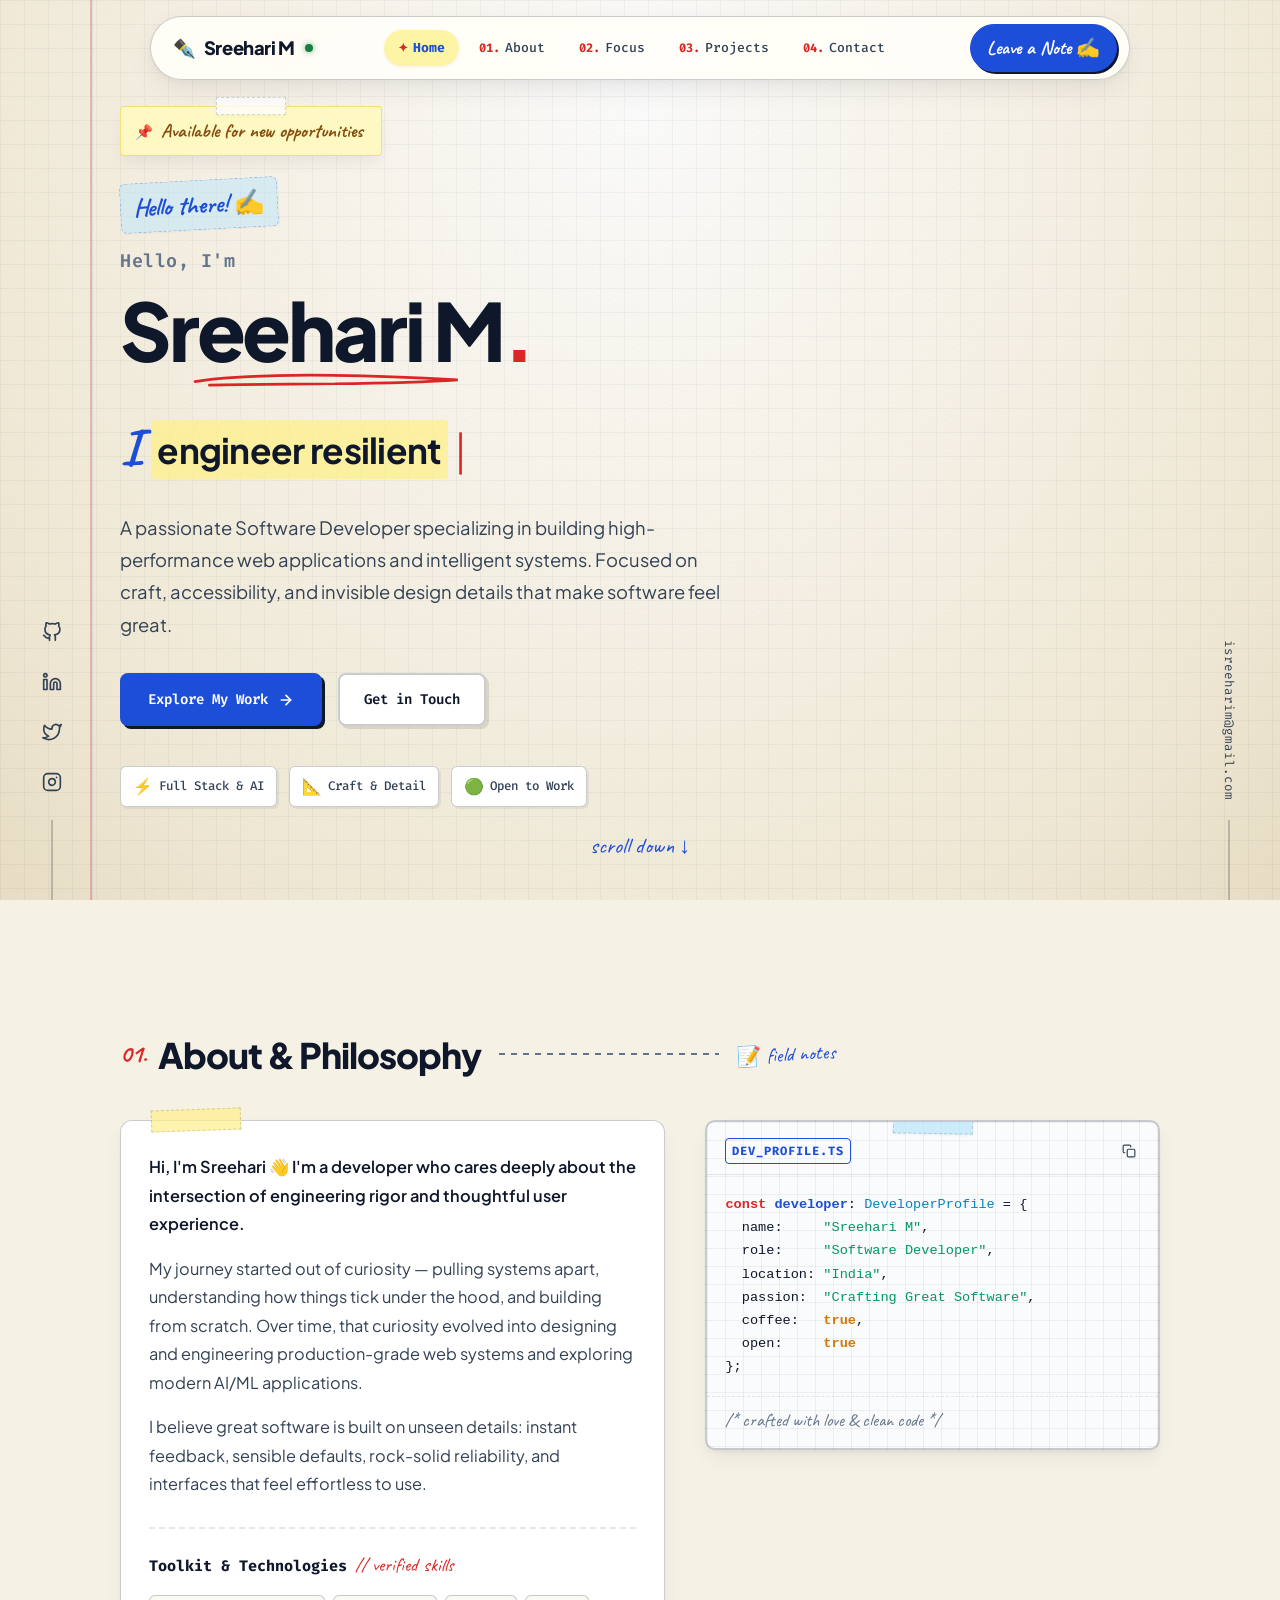
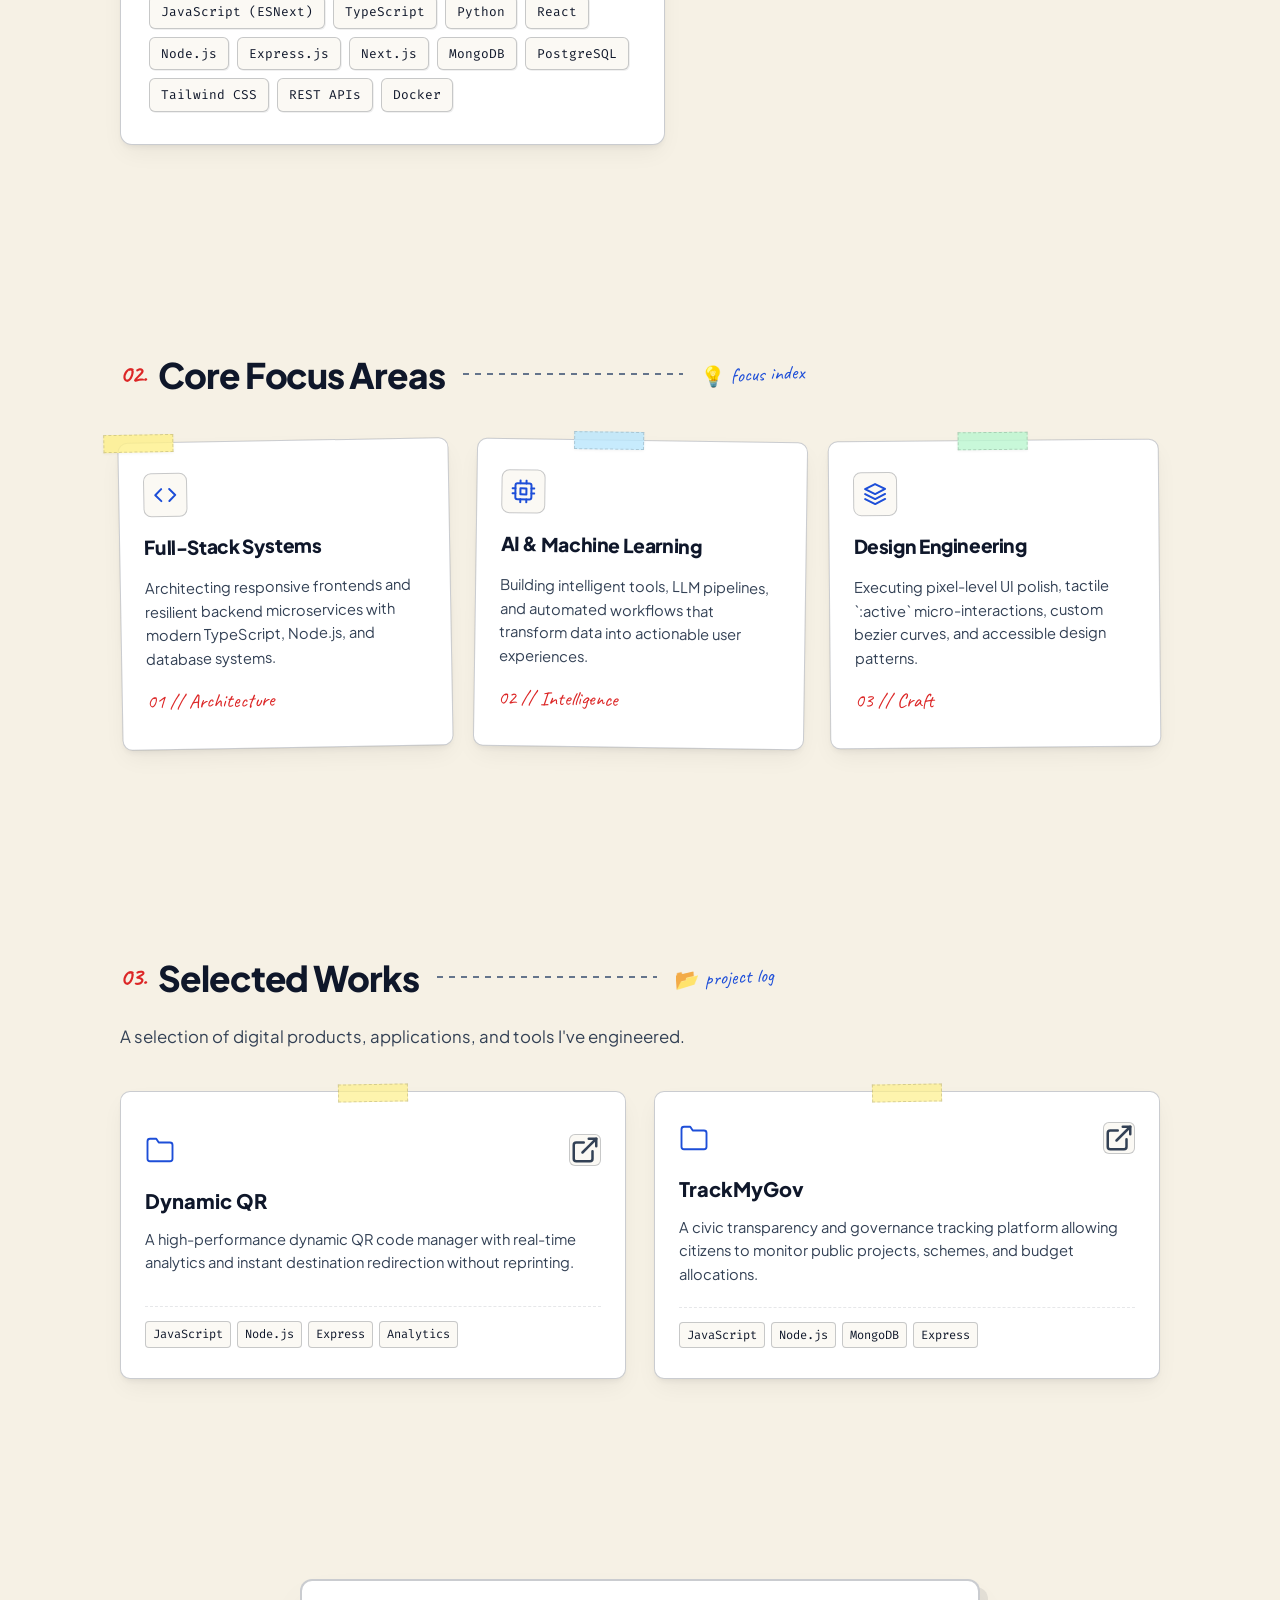
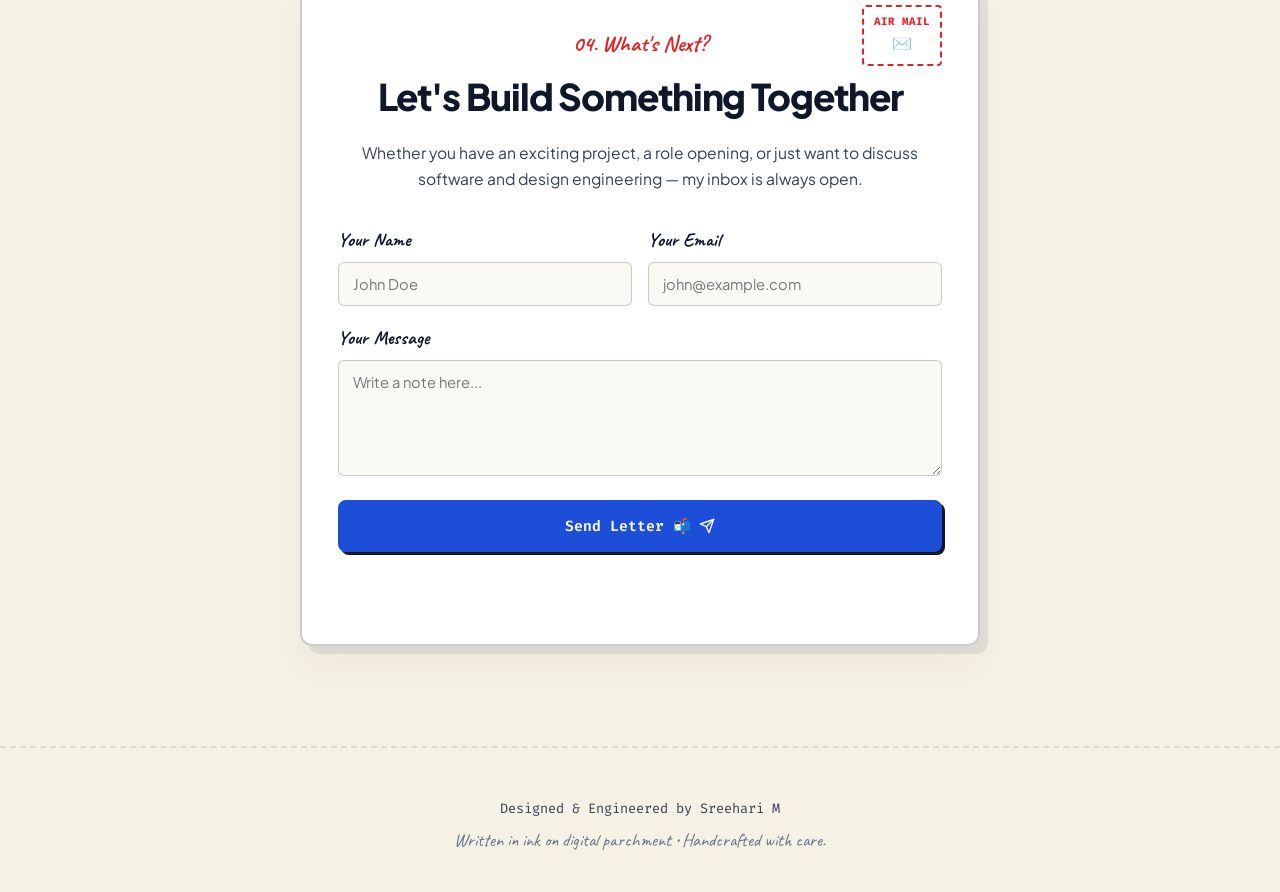
==== index.html @ 0501f44b "Facelift top navbar with capsule pill, unify brand name without dot separator, and fix spacing betwe" ====
<!DOCTYPE html>
<html lang="en">
<head>
    <meta charset="UTF-8">
    <meta name="viewport" content="width=device-width, initial-scale=1.0">
    <meta name="description" id="meta-desc" content="Sreehari M — Software Developer & Engineer. Notebook portfolio showcasing full-stack systems, AI/ML, and crafted software.">
    <title id="site-title">Sreehari M | Developer's Notebook</title>
    
    <!-- Design System Styles -->
    <link rel="stylesheet" href="styles.css">
    
    <!-- Typography: Caveat (Handwritten Ink) + Plus Jakarta Sans + Fira Code (Monospace Notes) -->
    <link rel="preconnect" href="https://fonts.googleapis.com">
    <link rel="preconnect" href="https://fonts.gstatic.com" crossorigin>
    <link href="https://fonts.googleapis.com/css2?family=Caveat:wght@400;500;600;700&family=Fira+Code:wght@400;500;600&family=Plus+Jakarta+Sans:wght@400;500;600;700;800&family=Space+Grotesk:wght@500;600;700&display=swap" rel="stylesheet">
    
    <!-- Data Store & Application Logic -->
    <script src="data.js"></script>
    <script src="script.js" defer></script>
</head>
<body class="site-body paper-theme">

    <!-- ── PAGE LOADER ───────────────────────────────────────────── -->
    <div id="loader" class="page-loader" aria-hidden="true">
        <div class="loader-inner">
            <div class="notebook-pen-icon">
                <svg xmlns="http://www.w3.org/2000/svg" width="36" height="36" viewBox="0 0 24 24" fill="none" stroke="currentColor" stroke-width="2" stroke-linecap="round" stroke-linejoin="round"><path d="M12 19l7-7 3 3-7 7-3-3z"></path><path d="M18 13l-1.5-7.5L2 2l3.5 14.5L13 18l5-5z"></path><path d="M2 2l7.586 7.586"></path><circle cx="11" cy="11" r="2"></circle></svg>
            </div>
            <div class="loader-mark" id="loader-logo">S<span>.</span></div>
            <div class="loader-subtext">Opening notebook...</div>
        </div>
    </div>

    <!-- ── NOTEBOOK DESK BACKGROUND & MARGIN LINE ────────────────── -->
    <div class="desk-canvas"></div>
    <div class="notebook-sheet-margin"></div>

    <!-- ── FLOATING NOTEBOOK TABS NAVBAR ─────────────────────────── -->
    <header class="navbar-wrapper" id="navbar">
        <div class="navbar-capsule">
            <a href="#hero" class="nav-logo" id="nav-logo" aria-label="Home">
                <span class="pen-icon">✒️</span>
                <span class="logo-text">Sreehari M</span>
                <span class="online-indicator" title="Available for opportunities"></span>
            </a>

            <nav class="nav-menu" aria-label="Main Navigation">
                <ul class="nav-links">
                    <li><a href="#hero" class="nav-link active"><span class="tab-doodle">✦</span> Home</a></li>
                    <li><a href="#about" class="nav-link"><span class="tab-num">01.</span> About</a></li>
                    <li><a href="#highlights" class="nav-link"><span class="tab-num">02.</span> Focus</a></li>
                    <li><a href="#projects" class="nav-link"><span class="tab-num">03.</span> Projects</a></li>
                    <li><a href="#contact" class="nav-link"><span class="tab-num">04.</span> Contact</a></li>
                </ul>
            </nav>

            <div class="nav-actions">
                <a href="#contact" class="nav-cta-btn">
                    <span>Leave a Note ✍️</span>
                </a>
                <button class="hamburger" id="hamburger" aria-label="Toggle Navigation Menu">
                    <span></span><span></span><span></span>
                </button>
            </div>
        </div>
    </header>

    <!-- ── MOBILE NAVIGATION DRAWER ──────────────────────────────── -->
    <div class="mobile-nav" id="mobile-nav">
        <div class="mobile-nav-header">
            <div class="mobile-brand">Sreehari M <span class="hand-tag">// notebook</span></div>
            <button class="mobile-nav-close" id="mobile-nav-close" aria-label="Close Menu">✕</button>
        </div>
        <ul class="mobile-links-list">
            <li><a href="#hero" class="mobile-link"><span>00.</span> Home Page</a></li>
            <li><a href="#about" class="mobile-link"><span>01.</span> About &amp; Story</a></li>
            <li><a href="#highlights" class="mobile-link"><span>02.</span> Focus Areas</a></li>
            <li><a href="#projects" class="mobile-link"><span>03.</span> Selected Works</a></li>
            <li><a href="#contact" class="mobile-link"><span>04.</span> Send a Message</a></li>
        </ul>
        <div class="mobile-nav-footer">
            <div class="hand-note">Ink &amp; Paper Edition</div>
            <a href="mailto:isreeharim@gmail.com" class="mobile-email" id="mobile-email-link">isreeharim@gmail.com</a>
        </div>
    </div>
    <div class="mobile-overlay" id="mobile-overlay"></div>

    <!-- ── FIXED DESKTOP SOCIAL BAR (LEFT) ───────────────────────── -->
    <div class="fixed-side side-left" id="social-sidebar-left">
        <div class="side-icons-stack">
            <a href="https://github.com/isreeharim" target="_blank" rel="noopener noreferrer" aria-label="GitHub Profile" id="social-github" class="side-icon-link" title="GitHub">
                <svg xmlns="http://www.w3.org/2000/svg" viewBox="0 0 24 24" fill="none" stroke="currentColor" stroke-width="2" stroke-linecap="round" stroke-linejoin="round"><path d="M9 19c-5 1.5-5-2.5-7-3m14 6v-3.87a3.37 3.37 0 0 0-.94-2.61c3.14-.35 6.44-1.54 6.44-7A5.44 5.44 0 0 0 20 4.77 5.07 5.07 0 0 0 19.91 1S18.73.65 16 2.48a13.38 13.38 0 0 0-7 0C6.27.65 5.09 1 5.09 1A5.07 5.07 0 0 0 5 4.77a5.44 5.44 0 0 0-1.5 3.78c0 5.42 3.3 6.61 6.44 7A3.37 3.37 0 0 0 9 18.13V22"></path></svg>
            </a>
            <a href="https://www.linkedin.com/in/isreeharim/" target="_blank" rel="noopener noreferrer" aria-label="LinkedIn Profile" id="social-linkedin" class="side-icon-link" title="LinkedIn">
                <svg xmlns="http://www.w3.org/2000/svg" viewBox="0 0 24 24" fill="none" stroke="currentColor" stroke-width="2" stroke-linecap="round" stroke-linejoin="round"><path d="M16 8a6 6 0 0 1 6 6v7h-4v-7a2 2 0 0 0-2-2 2 2 0 0 0-2 2v7h-4v-7a6 6 0 0 1 6-6z"></path><rect x="2" y="9" width="4" height="12"></rect><circle cx="4" cy="4" r="2"></circle></svg>
            </a>
            <a href="https://x.com/iamsreehari_" target="_blank" rel="noopener noreferrer" aria-label="Twitter / X Profile" id="social-twitter" class="side-icon-link" title="X / Twitter">
                <svg xmlns="http://www.w3.org/2000/svg" viewBox="0 0 24 24" fill="none" stroke="currentColor" stroke-width="2" stroke-linecap="round" stroke-linejoin="round"><path d="M23 3a10.9 10.9 0 0 1-3.14 1.53 4.48 4.48 0 0 0-7.86 3v1A10.66 10.66 0 0 1 3 4s-4 9 5 13a11.64 11.64 0 0 1-7 2c9 5 20 0 20-11.5a4.5 4.5 0 0 0-.08-.83A7.72 7.72 0 0 0 23 3z"></path></svg>
            </a>
            <a href="https://www.instagram.com/iamsreehari_/" target="_blank" rel="noopener noreferrer" aria-label="Instagram Profile" id="social-instagram" class="side-icon-link" title="Instagram">
                <svg xmlns="http://www.w3.org/2000/svg" viewBox="0 0 24 24" fill="none" stroke="currentColor" stroke-width="2" stroke-linecap="round" stroke-linejoin="round"><rect x="2" y="2" width="20" height="20" rx="5" ry="5"></rect><path d="M16 11.37A4 4 0 1 1 12.63 8 4 4 0 0 1 16 11.37z"></path><line x1="17.5" y1="6.5" x2="17.51" y2="6.5"></line></svg>
            </a>
        </div>
        <div class="side-line"></div>
    </div>

    <!-- ── FIXED DESKTOP EMAIL BAR (RIGHT) ──────────────────────── -->
    <div class="fixed-side side-right" id="email-sidebar-right">
        <a href="mailto:isreeharim@gmail.com" class="side-email-text" id="sidebar-email-link">isreeharim@gmail.com</a>
        <div class="side-line"></div>
    </div>

    <!-- ── MAIN NOTEBOOK CONTENT ─────────────────────────────────── -->
    <main id="main-content" class="notebook-container">

        <!-- ════ SECTION: HERO ════ -->
        <section id="hero" class="hero-section">
            <div class="hero-container">

                <!-- Post-It Sticky Status Note -->
                <div class="sticky-status-note fade-up" id="hero-status-note" style="--delay: 0.1s">
                    <span class="washi-tape-strip"></span>
                    <span class="pin-dot">📌</span>
                    <span class="status-text" id="hero-badge">Available for new opportunities</span>
                </div>

                <!-- Handwritten Greeting & Name -->
                <div class="hero-intro fade-up" style="--delay: 0.2s">
                    <div class="hand-annotation">Hello there! ✍️</div>
                    <p class="hero-greeting" id="hero-greeting">Hello, I'm</p>
                    <h1 class="hero-name" id="hero-name">
                        <span class="name-text">Sreehari M</span><span class="hero-period">.</span>
                        <svg class="hand-drawn-underline" viewBox="0 0 300 20" fill="none" xmlns="http://www.w3.org/2000/svg">
                            <path d="M4 14C50 6 150 4 296 12C210 18 100 16 20 18" stroke="#dc2626" stroke-width="3" stroke-linecap="round"/>
                        </svg>
                    </h1>
                </div>

                <!-- Dynamic Typewriter Line with Inked Cursor -->
                <div class="hero-typewriter-wrapper fade-up" style="--delay: 0.3s">
                    <span class="typewriter-prefix">I </span>
                    <span class="typewriter-content highlighter-highlight" id="typed-text">engineer resilient full-stack systems.</span>
                    <span class="typewriter-cursor">|</span>
                </div>

                <!-- Bio Summary Inked Paragraph -->
                <p class="hero-summary fade-up" id="hero-summary" style="--delay: 0.4s">
                    A passionate Software Developer specializing in building high-performance web applications and intelligent systems. Focused on craft, accessibility, and invisible design details that make software feel great.
                </p>

                <!-- Stamped CTA Buttons -->
                <div class="hero-actions fade-up" style="--delay: 0.5s">
                    <a href="#projects" class="btn-stamped-primary" id="hero-projects-btn">
                        <span>Explore My Work</span>
                        <svg xmlns="http://www.w3.org/2000/svg" width="16" height="16" viewBox="0 0 24 24" fill="none" stroke="currentColor" stroke-width="2.5" stroke-linecap="round" stroke-linejoin="round"><line x1="5" y1="12" x2="19" y2="12"></line><polyline points="12 5 19 12 12 19"></polyline></svg>
                    </a>
                    <a href="#contact" class="btn-paper-secondary" id="hero-contact-btn">
                        <span>Get in Touch</span>
                    </a>
                </div>

                <!-- Quick Metric Notebook Tags -->
                <div class="hero-metrics-row fade-up" id="hero-metrics" style="--delay: 0.6s">
                    <div class="metric-pill">
                        <span class="metric-icon">⚡</span>
                        <span class="metric-label">Full Stack &amp; AI</span>
                    </div>
                    <div class="metric-pill">
                        <span class="metric-icon">📐</span>
                        <span class="metric-label">Craft &amp; Detail</span>
                    </div>
                    <div class="metric-pill">
                        <span class="metric-icon">🟢</span>
                        <span class="metric-label">Open to Work</span>
                    </div>
                </div>

            </div>

            <!-- Scroll Cue -->
            <div class="scroll-cue">
                <a href="#about" aria-label="Scroll to About Section">
                    <span class="hand-scroll-text">scroll down ↓</span>
                </a>
            </div>
        </section>

        <!-- ════ SECTION: ABOUT & PHILOSOPHY ════ -->
        <section id="about" class="section-layout reveal-on-scroll">
            <div class="section-header">
                <h2 class="section-title">
                    <span class="section-num">01.</span>
                    <span id="about-title-text">About &amp; Philosophy</span>
                </h2>
                <div class="section-title-line"></div>
                <div class="header-doodle">📝 field notes</div>
            </div>

            <div class="about-grid">
                <!-- Narrative Text & Skills -->
                <div class="about-text-column paper-card">
                    <div class="washi-tape-top"></div>
                    <div class="about-paragraphs-flow" id="about-paragraphs">
                        <p>Hi, I'm Sreehari 👋 I'm a developer who cares deeply about the intersection of engineering rigor and thoughtful user experience.</p>
                        <p>My journey started out of curiosity — pulling systems apart, understanding how things tick under the hood, and building from scratch. Over time, that curiosity evolved into designing and engineering production-grade web systems and exploring modern AI/ML applications.</p>
                        <p>I believe great software is built on unseen details: instant feedback, sensible defaults, rock-solid reliability, and interfaces that feel effortless to use.</p>
                    </div>

                    <div class="skills-showcase-box">
                        <div class="skills-box-title">
                            <span>Toolkit &amp; Technologies</span>
                            <span class="hand-sub">// verified skills</span>
                        </div>
                        <ul class="skills-pills-cloud" id="skills-list">
                            <li>JavaScript (ESNext)</li>
                            <li>TypeScript</li>
                            <li>Python</li>
                            <li>React</li>
                            <li>Node.js</li>
                            <li>Express.js</li>
                            <li>Next.js</li>
                            <li>MongoDB</li>
                            <li>PostgreSQL</li>
                            <li>Tailwind CSS</li>
                            <li>REST APIs</li>
                            <li>Docker</li>
                        </ul>
                    </div>
                </div>

                <!-- Engineering Graph Paper Code Sheet -->
                <div class="about-card-column">
                    <div class="graph-sheet-card" id="code-card">
                        <div class="washi-tape-strip top-center"></div>
                        <div class="graph-topbar">
                            <div class="sheet-stamp">DEV_PROFILE.TS</div>
                            <button type="button" class="terminal-copy-btn" id="copy-code-btn" title="Copy code snippet" aria-label="Copy Code">
                                <svg xmlns="http://www.w3.org/2000/svg" width="14" height="14" viewBox="0 0 24 24" fill="none" stroke="currentColor" stroke-width="2" stroke-linecap="round" stroke-linejoin="round"><rect x="9" y="9" width="13" height="13" rx="2" ry="2"></rect><path d="M5 15H4a2 2 0 0 1-2-2V4a2 2 0 0 1 2-2h9a2 2 0 0 1 2 2v1"></path></svg>
                                <span class="copy-tooltip">Copied!</span>
                            </button>
                        </div>
                        <div class="graph-body">
                            <pre><code id="code-card-content"><span class="t-kw">const</span> <span class="t-fn">developer</span>: <span class="t-type">DeveloperProfile</span> = {
  name:     <span class="t-str">"Sreehari M"</span>,
  role:     <span class="t-str">"Software Developer"</span>,
  location: <span class="t-str">"India"</span>,
  passion:  <span class="t-str">"Crafting Great Software"</span>,
  coffee:   <span class="t-bool">true</span>,
  open:     <span class="t-bool">true</span>
};</code></pre>
                        </div>
                        <div class="graph-footer-note">
                            <span class="hand-comment">/* crafted with love &amp; clean code */</span>
                        </div>
                    </div>
                </div>
            </div>
        </section>

        <!-- ════ SECTION: HIGHLIGHTS & FOCUS ════ -->
        <section id="highlights" class="section-layout reveal-on-scroll">
            <div class="section-header">
                <h2 class="section-title">
                    <span class="section-num">02.</span>
                    <span>Core Focus Areas</span>
                </h2>
                <div class="section-title-line"></div>
                <div class="header-doodle">💡 focus index</div>
            </div>

            <div class="highlights-grid">
                <div class="highlight-paper-card card-tilt-left">
                    <div class="washi-tape-strip tape-left"></div>
                    <div class="highlight-icon-box">
                        <svg xmlns="http://www.w3.org/2000/svg" width="24" height="24" viewBox="0 0 24 24" fill="none" stroke="currentColor" stroke-width="2" stroke-linecap="round" stroke-linejoin="round"><polyline points="16 18 22 12 16 6"></polyline><polyline points="8 6 2 12 8 18"></polyline></svg>
                    </div>
                    <h3>Full-Stack Systems</h3>
                    <p>Architecting responsive frontends and resilient backend microservices with modern TypeScript, Node.js, and database systems.</p>
                    <div class="card-hand-tag">01 // Architecture</div>
                </div>

                <div class="highlight-paper-card card-tilt-center">
                    <div class="washi-tape-strip tape-center"></div>
                    <div class="highlight-icon-box">
                        <svg xmlns="http://www.w3.org/2000/svg" width="24" height="24" viewBox="0 0 24 24" fill="none" stroke="currentColor" stroke-width="2" stroke-linecap="round" stroke-linejoin="round"><rect x="4" y="4" width="16" height="16" rx="2" ry="2"></rect><rect x="9" y="9" width="6" height="6"></rect><line x1="9" y1="1" x2="9" y2="4"></line><line x1="15" y1="1" x2="15" y2="4"></line><line x1="9" y1="20" x2="9" y2="23"></line><line x1="15" y1="20" x2="15" y2="23"></line><line x1="20" y1="9" x2="23" y2="9"></line><line x1="20" y1="14" x2="23" y2="14"></line><line x1="1" y1="9" x2="4" y2="9"></line><line x1="1" y1="14" x2="4" y2="14"></line></svg>
                    </div>
                    <h3>AI &amp; Machine Learning</h3>
                    <p>Building intelligent tools, LLM pipelines, and automated workflows that transform data into actionable user experiences.</p>
                    <div class="card-hand-tag">02 // Intelligence</div>
                </div>

                <div class="highlight-paper-card card-tilt-right">
                    <div class="washi-tape-strip tape-right"></div>
                    <div class="highlight-icon-box">
                        <svg xmlns="http://www.w3.org/2000/svg" width="24" height="24" viewBox="0 0 24 24" fill="none" stroke="currentColor" stroke-width="2" stroke-linecap="round" stroke-linejoin="round"><polygon points="12 2 2 7 12 12 22 7 12 2"></polygon><polyline points="2 17 12 22 22 17"></polyline><polyline points="2 12 12 17 22 12"></polyline></svg>
                    </div>
                    <h3>Design Engineering</h3>
                    <p>Executing pixel-level UI polish, tactile `:active` micro-interactions, custom bezier curves, and accessible design patterns.</p>
                    <div class="card-hand-tag">03 // Craft</div>
                </div>
            </div>
        </section>

        <!-- ════ SECTION: PROJECTS (CRUD RENDER) ════ -->
        <section id="projects" class="section-layout reveal-on-scroll">
            <div class="section-header">
                <h2 class="section-title">
                    <span class="section-num">03.</span>
                    <span>Selected Works</span>
                </h2>
                <div class="section-title-line"></div>
                <div class="header-doodle">📂 project log</div>
            </div>

            <p class="section-subtitle">
                A selection of digital products, applications, and tools I've engineered.
            </p>

            <div class="project-grid" id="project-grid">
                <!-- Dynamically hydrated from data.js -->
            </div>
        </section>

        <!-- ════ SECTION: CONTACT (AIRMAIL / MEMO STYLE) ════ -->
        <section id="contact" class="section-layout reveal-on-scroll contact-section">
            <div class="postcard-wrapper">
                <div class="postcard-stamp-box">
                    <div class="postage-stamp">
                        <span>AIR MAIL</span>
                        <div class="stamp-icon">✉️</div>
                    </div>
                    <div class="postage-lines"></div>
                </div>

                <div class="postcard-inner">
                    <p class="contact-overline" id="contact-overline">04. What's Next?</p>
                    <h2 class="contact-heading" id="contact-heading">Let's Build Something Together</h2>
                    <p class="contact-desc" id="contact-desc">
                        Whether you have an exciting project, a role opening, or just want to discuss software and design engineering — my inbox is always open.
                    </p>

                    <form id="contact-form" class="contact-form">
                        <div class="form-row-2">
                            <div class="form-field-group">
                                <label for="contact-name">Your Name</label>
                                <input type="text" id="contact-name" name="name" required placeholder="John Doe">
                            </div>
                            <div class="form-field-group">
                                <label for="contact-email">Your Email</label>
                                <input type="email" id="contact-email" name="email" required placeholder="john@example.com">
                            </div>
                        </div>

                        <div class="form-field-group">
                            <label for="contact-message">Your Message</label>
                            <textarea id="contact-message" name="message" required rows="5" placeholder="Write a note here..."></textarea>
                        </div>

                        <button type="submit" class="btn-submit-stamp" id="submit-btn">
                            <span id="submit-btn-text">Send Letter 📬</span>
                            <svg xmlns="http://www.w3.org/2000/svg" width="16" height="16" viewBox="0 0 24 24" fill="none" stroke="currentColor" stroke-width="2" stroke-linecap="round" stroke-linejoin="round"><line x1="22" y1="2" x2="11" y2="13"></line><polygon points="22 2 15 22 11 13 2 9 22 2"></polygon></svg>
                        </button>

                        <div id="form-status" class="form-status" role="alert"></div>
                    </form>
                </div>
            </div>
        </section>

    </main>

    <!-- ── FOOTER ────────────────────────────────────────────────── -->
    <footer class="site-footer">
        <div class="footer-content">
            <p class="footer-copy" id="footer-text">Designed &amp; Engineered by <span class="ink-blue-text">Sreehari M</span></p>
            <p class="footer-sub" id="footer-subtext">Written in ink on digital parchment • Handcrafted with care.</p>
        </div>
    </footer>

</body>
</html>
---- styles.css ----
/* ============================================================
   PORTFOLIO DESIGN SYSTEM — Paper & Pen Notebook Theme
   Warm Parchment, Fountain Pen Inks, Washi Tape & Handwritten Notes
============================================================ */

/* ── 1. DESIGN TOKENS ────────────────────────────────────────── */
:root {
  /* Paper Canvas & Surfaces */
  --bg-desk:           #f2eee5;
  --bg-paper:          #fbf9f4;
  --bg-card:           #ffffff;
  --bg-card-hover:     #fffdfa;
  --bg-sticky:         #fef9c3;
  --bg-sticky-cyan:    #e0f2fe;

  /* Inks & Colors */
  --ink-primary:       #0f172a;  /* Deep Fountain Pen Charcoal */
  --ink-secondary:     #334155;  /* Deep Slate Ink */
  --ink-muted:         #64748b;  /* Graphite Pencil Gray */
  --ink-blue:          #1d4ed8;  /* Royal Ballpoint Blue */
  --ink-blue-hover:    #1e40af;
  --ink-red:           #dc2626;  /* Teacher's Red Margin Pencil */
  --ink-green:         #15803d;  /* Stamp Green */
  
  /* Highlighter Markers */
  --highlighter-yellow: rgba(254, 240, 138, 0.75);
  --highlighter-cyan:   rgba(186, 230, 253, 0.75);
  --highlighter-green:  rgba(187, 247, 208, 0.75);
  --highlighter-rose:   rgba(254, 205, 211, 0.75);

  /* Washi Tape & Borders */
  --washi-tape:        rgba(255, 255, 255, 0.85);
  --border-paper:      rgba(15, 23, 42, 0.1);
  --border-ink:        rgba(15, 23, 42, 0.22);
  --border-red-margin: rgba(220, 38, 38, 0.25);

  /* Paper Shadows */
  --shadow-paper:      0 4px 6px -1px rgba(0, 0, 0, 0.05), 0 2px 4px -2px rgba(0, 0, 0, 0.04), 0 10px 25px -4px rgba(15, 23, 42, 0.06);
  --shadow-paper-lift: 0 16px 32px -6px rgba(15, 23, 42, 0.1), 0 4px 8px -2px rgba(15, 23, 42, 0.04);
  --shadow-sticky:     0 8px 16px -4px rgba(15, 23, 42, 0.08);

  /* Typography */
  --font-hand:         'Caveat', 'Patrick Hand', cursive;
  --font-sans:         'Plus Jakarta Sans', 'Inter', -apple-system, sans-serif;
  --font-mono:         'Fira Code', ui-monospace, monospace;

  /* Emil Kowalski Physics Easing */
  --ease-out:          cubic-bezier(0.23, 1, 0.32, 1);
  --ease-in-out:       cubic-bezier(0.77, 0, 0.175, 1);
  --ease-drawer:       cubic-bezier(0.32, 0.72, 0, 1);
  --ease-spring:       cubic-bezier(0.175, 0.885, 0.32, 1.15);

  /* Layout */
  --nav-height:        76px;
  --side-width:        55px;
  --container-max:     1120px;
}

/* ── 2. RESET & NOTEBOOK CANVAS ──────────────────────────────── */
*, *::before, *::after {
  margin: 0;
  padding: 0;
  box-sizing: border-box;
}

html {
  scroll-behavior: smooth;
  scrollbar-width: thin;
  scrollbar-color: var(--ink-blue) var(--bg-paper);
  background-color: var(--bg-paper);
}

::-webkit-scrollbar { width: 7px; }
::-webkit-scrollbar-track { background: var(--bg-desk); }
::-webkit-scrollbar-thumb { background: rgba(29, 78, 216, 0.4); border-radius: 4px; }
::-webkit-scrollbar-thumb:hover { background: var(--ink-blue); }

body.paper-theme {
  background-color: #f6f1e5;
  color: var(--ink-primary);
  font-family: var(--font-sans);
  line-height: 1.68;
  overflow-x: hidden;
  position: relative;
  min-height: 100vh;
}

/* Authentic Paper Texture Canvas */
.desk-canvas {
  position: fixed;
  inset: 0;
  pointer-events: none;
  z-index: 1;
  background-image: 
    /* 1. Organic Paper Fiber Noise */
    url("data:image/svg+xml,%3Csvg viewBox='0 0 200 200' xmlns='http://www.w3.org/2000/svg'%3E%3Cfilter id='paperNoise'%3E%3CfeTurbulence type='fractalNoise' baseFrequency='0.75' numOctaves='4' stitchTiles='stitch'/%3E%3CfeColorMatrix type='matrix' values='0 0 0 0 0.12 0 0 0 0 0.10 0 0 0 0 0.08 0 0 0 0.065 0'/%3E%3C/filter%3E%3Crect width='100%25' height='100%25' filter='url(%23paperNoise)'/%3E%3C/svg%3E"),
    /* 2. Faint Graph Notebook Grid */
    linear-gradient(rgba(15, 23, 42, 0.038) 1px, transparent 1px),
    linear-gradient(90deg, rgba(15, 23, 42, 0.038) 1px, transparent 1px),
    /* 3. Warm Ambient Desk Lamp Light on Parchment */
    radial-gradient(ellipse at 50% 12%, #ffffff 0%, #faf6eb 40%, #f3ebd7 80%, #ebe0c7 100%);
  background-size: 160px 160px, 24px 24px, 24px 24px, 100% 100%;
}

/* Red Margin Line on the left side of the notebook */
.notebook-sheet-margin {
  position: fixed;
  top: 0;
  bottom: 0;
  left: 90px;
  width: 3px;
  border-left: 2px solid rgba(220, 38, 38, 0.28);
  border-right: 1px solid rgba(37, 99, 235, 0.1);
  pointer-events: none;
  z-index: 2;
}

@media (max-width: 1100px) {
  .notebook-sheet-margin { display: none; }
}

a {
  color: var(--ink-blue);
  text-decoration: none;
  transition: color 0.18s var(--ease-out);
}

ul { list-style: none; }
button { font-family: inherit; }

::selection {
  background: var(--highlighter-yellow);
  color: var(--ink-primary);
}

/* ── 3. PAGE LOADER ─────────────────────────────────────────── */
.page-loader {
  position: fixed;
  inset: 0;
  background: var(--bg-paper);
  z-index: 10000;
  display: flex;
  align-items: center;
  justify-content: center;
  transition: opacity 0.4s var(--ease-out), visibility 0.4s var(--ease-out);
}

.page-loader.hidden {
  opacity: 0;
  visibility: hidden;
  pointer-events: none;
}

.loader-inner {
  display: flex;
  flex-direction: column;
  align-items: center;
  gap: 12px;
}

.notebook-pen-icon {
  color: var(--ink-blue);
  animation: writePen 1.2s infinite ease-in-out;
}

@keyframes writePen {
  0%   { transform: rotate(0deg) translateY(0); }
  50%  { transform: rotate(-8deg) translateY(-6px); }
  100% { transform: rotate(0deg) translateY(0); }
}

.loader-mark {
  font-size: 3rem;
  font-weight: 800;
  font-family: var(--font-hand);
  color: var(--ink-primary);
}

.loader-mark span { color: var(--ink-red); }

.loader-subtext {
  font-family: var(--font-hand);
  font-size: 1.2rem;
  color: var(--ink-muted);
}

/* ── 4. FLOATING NOTEBOOK TABS NAVBAR ────────────────────────── */
.navbar-wrapper {
  position: fixed;
  top: 16px;
  left: 0;
  right: 0;
  z-index: 1000;
  display: flex;
  justify-content: center;
  padding: 0 24px;
  transition: transform 0.3s var(--ease-out);
}

.navbar-wrapper.scroll-down {
  transform: translateY(-120%);
}

.navbar-capsule {
  background: rgba(255, 254, 248, 0.92);
  backdrop-filter: blur(16px);
  -webkit-backdrop-filter: blur(16px);
  border: 1.5px solid var(--border-ink);
  border-radius: 999px;
  padding: 7px 12px 7px 22px;
  display: flex;
  align-items: center;
  justify-content: space-between;
  gap: 32px;
  box-shadow: 0 10px 30px -6px rgba(15, 23, 42, 0.1), 0 2px 6px rgba(0, 0, 0, 0.04);
  max-width: 980px;
  width: 100%;
  transition: all 0.2s var(--ease-out);
}

.nav-logo {
  display: inline-flex;
  align-items: center;
  gap: 8px;
  font-family: var(--font-sans);
  font-size: 1.15rem;
  font-weight: 800;
  color: var(--ink-primary);
  text-decoration: none;
  letter-spacing: -0.02em;
  white-space: nowrap;
}

.pen-icon {
  font-size: 1.15rem;
  transition: transform 0.2s ease;
}

.nav-logo:hover .pen-icon {
  transform: rotate(-12deg) scale(1.1);
}

.nav-logo:hover .logo-text {
  color: var(--ink-blue);
}

.online-indicator {
  width: 8px;
  height: 8px;
  border-radius: 50%;
  background: var(--ink-green);
  box-shadow: 0 0 6px rgba(21, 128, 61, 0.6);
  margin-left: 2px;
}

.nav-links {
  display: flex;
  align-items: center;
  gap: 6px;
}

.nav-link {
  font-family: var(--font-mono);
  font-size: 0.82rem;
  font-weight: 500;
  color: var(--ink-secondary);
  padding: 7px 14px;
  border-radius: 999px;
  transition: all 0.18s var(--ease-out);
  display: inline-flex;
  align-items: center;
  gap: 5px;
  white-space: nowrap;
}

.nav-link .tab-doodle, .nav-link .tab-num {
  color: var(--ink-red);
  font-size: 0.76rem;
  font-weight: 700;
}

.nav-link:hover {
  color: var(--ink-blue);
  background: var(--highlighter-yellow);
  transform: translateY(-1px);
}

.nav-link.active {
  color: var(--ink-blue);
  background: var(--highlighter-yellow);
  font-weight: 700;
  box-shadow: 0 1px 3px rgba(0,0,0,0.06);
}

.nav-cta-btn {
  display: inline-flex;
  align-items: center;
  gap: 6px;
  background: var(--ink-blue);
  color: #ffffff !important;
  border: 1.5px solid var(--ink-blue);
  padding: 7px 16px;
  border-radius: 999px;
  font-family: var(--font-hand);
  font-size: 1.2rem;
  font-weight: 700;
  box-shadow: 2px 2px 0 var(--ink-primary);
  transition: all 0.18s var(--ease-out);
  white-space: nowrap;
}

.nav-cta-btn:hover {
  background: var(--ink-blue-hover);
  transform: translate(-1px, -1px) rotate(-1deg);
  box-shadow: 3px 3px 0 var(--ink-primary);
}

.nav-cta-btn:active {
  transform: translate(1px, 1px);
  box-shadow: 0px 0px 0 var(--ink-primary);
  transition-duration: 60ms;
}

/* ── 5. FIXED SIDEBARS (DESKTOP) ─────────────────────────────── */
.fixed-side {
  position: fixed;
  bottom: 0;
  z-index: 50;
  display: flex;
  flex-direction: column;
  align-items: center;
  width: var(--side-width);
}

.side-left { left: 24px; }
.side-right { right: 24px; }

.side-icons-stack {
  display: flex;
  flex-direction: column;
  align-items: center;
  gap: 14px;
  margin-bottom: 20px;
}

.side-icon-link {
  color: var(--ink-secondary);
  display: flex;
  align-items: center;
  justify-content: center;
  width: 36px;
  height: 36px;
  border-radius: 8px;
  border: 1px solid transparent;
  transition: transform 0.18s var(--ease-out), color 0.18s ease, background 0.18s ease;
}

.side-icon-link svg { width: 20px; height: 20px; }

.side-icon-link:hover {
  color: var(--ink-blue);
  background: var(--highlighter-yellow);
  border-color: var(--border-ink);
  transform: translateY(-2px) rotate(3deg);
}

.side-email-text {
  writing-mode: vertical-rl;
  font-family: var(--font-mono);
  font-size: 0.78rem;
  letter-spacing: 0.08em;
  color: var(--ink-secondary);
  margin-bottom: 20px;
  transition: all 0.18s ease;
}

.side-email-text:hover {
  color: var(--ink-blue);
  transform: translateY(-3px);
}

.side-line {
  width: 2px;
  height: 80px;
  background: var(--border-ink);
}

/* ── 6. MAIN LAYOUT & SECTIONS ───────────────────────────────── */
main#main-content {
  position: relative;
  z-index: 10;
  padding: 0 40px;
  max-width: var(--container-max);
  margin: 0 auto;
}

.section-layout {
  padding: 100px 0;
  position: relative;
}

.section-header {
  display: flex;
  align-items: center;
  gap: 18px;
  margin-bottom: 36px;
}

.section-title {
  font-size: clamp(1.6rem, 3.5vw, 2.2rem);
  font-weight: 800;
  color: var(--ink-primary);
  letter-spacing: -0.03em;
  display: flex;
  align-items: center;
  gap: 12px;
}

.section-num {
  font-family: var(--font-hand);
  color: var(--ink-red);
  font-size: 1.6rem;
  font-weight: 700;
}

.section-title-line {
  height: 2px;
  flex: 1;
  max-width: 220px;
  background: repeating-linear-gradient(90deg, var(--ink-muted) 0, var(--ink-muted) 6px, transparent 6px, transparent 12px);
}

.header-doodle {
  font-family: var(--font-hand);
  font-size: 1.25rem;
  color: var(--ink-blue);
  transform: rotate(-3deg);
}

.section-subtitle {
  font-size: 1.05rem;
  color: var(--ink-secondary);
  margin-top: -20px;
  margin-bottom: 40px;
  max-width: 600px;
}

/* ── 7. HERO SECTION ─────────────────────────────────────────── */
.hero-section {
  min-height: 94vh;
  display: flex;
  flex-direction: column;
  justify-content: center;
  padding-top: calc(var(--nav-height) + 30px);
  padding-bottom: 60px;
}

.hero-container {
  display: flex;
  flex-direction: column;
  align-items: flex-start;
}

/* Sticky Status Note */
.sticky-status-note {
  position: relative;
  background: var(--bg-sticky);
  border: 1px solid rgba(234, 179, 8, 0.4);
  padding: 8px 18px 8px 14px;
  border-radius: 4px;
  box-shadow: var(--shadow-sticky);
  transform: rotate(-1.5deg);
  margin-bottom: 24px;
  display: inline-flex;
  align-items: center;
  gap: 8px;
}

.washi-tape-strip {
  position: absolute;
  top: -10px;
  left: 50%;
  transform: translateX(-50%);
  width: 70px;
  height: 18px;
  background: rgba(255, 255, 255, 0.75);
  border: 1px dashed rgba(0, 0, 0, 0.15);
  box-shadow: 0 1px 3px rgba(0,0,0,0.05);
}

.pin-dot { font-size: 0.9rem; }

.status-text {
  font-family: var(--font-hand);
  font-size: 1.2rem;
  font-weight: 700;
  color: #854d0e;
}

/* Hero Intro & Underline */
.hero-intro {
  position: relative;
  margin-bottom: 16px;
  display: flex;
  flex-direction: column;
  align-items: flex-start;
  gap: 10px;
}

.hand-annotation {
  font-family: var(--font-hand);
  font-size: 1.55rem;
  font-weight: 700;
  color: var(--ink-blue);
  transform: rotate(-3deg);
  display: inline-block;
  padding: 3px 12px;
  background: rgba(186, 230, 253, 0.5);
  border: 1.5px dashed rgba(29, 78, 216, 0.3);
  border-radius: 6px;
  margin-bottom: 6px;
  box-shadow: 1px 1px 0 rgba(0,0,0,0.04);
}

.hero-greeting {
  font-family: var(--font-mono);
  color: var(--ink-muted);
  font-size: clamp(1rem, 2vw, 1.15rem);
  font-weight: 600;
  letter-spacing: 0.03em;
  margin: 0;
}

.hero-name {
  font-size: clamp(2.8rem, 6.5vw, 5rem);
  font-weight: 800;
  letter-spacing: -0.04em;
  color: var(--ink-primary);
  line-height: 1.08;
  position: relative;
  display: inline-block;
}

.hero-period { color: var(--ink-red); }

.hand-drawn-underline {
  position: absolute;
  bottom: -14px;
  left: 0;
  width: 100%;
  height: 18px;
  pointer-events: none;
}

/* Dynamic Typewriter with Highlighter & Rubber Eraser */
.hero-typewriter-wrapper {
  font-size: clamp(1.3rem, 3.5vw, 2.2rem);
  font-weight: 700;
  color: var(--ink-secondary);
  letter-spacing: -0.02em;
  margin-top: 14px;
  margin-bottom: 20px;
  min-height: 1.3em;
  display: flex;
  align-items: baseline;
  flex-wrap: wrap;
  position: relative;
}

.typewriter-prefix {
  font-family: var(--font-hand);
  font-size: 1.5em;
  color: var(--ink-blue);
  margin-right: 10px;
}

.typewriter-content.highlighter-highlight {
  background: var(--highlighter-yellow);
  padding: 0 6px;
  border-radius: 4px;
  color: var(--ink-primary);
  transition: filter 0.1s ease, opacity 0.1s ease;
}

/* Rubber Eraser Effect */
.hero-typewriter-wrapper.is-erasing .typewriter-content.highlighter-highlight {
  filter: blur(0.7px);
  opacity: 0.8;
  background: rgba(254, 240, 138, 0.5);
  animation: eraserFriction 0.09s infinite linear alternate;
}

.typewriter-cursor {
  color: var(--ink-red);
  font-family: var(--font-mono);
  font-weight: 400;
  margin-left: 2px;
  animation: blinkCursor 0.85s infinite steps(2, start);
  display: inline-block;
}

.hero-typewriter-wrapper.is-erasing .typewriter-cursor {
  color: #f43f5e;
  animation: eraserRub 0.14s infinite ease-in-out !important;
  transform-origin: bottom center;
}

.hero-typewriter-wrapper.is-erasing .typewriter-cursor::after {
  content: ' 🧼';
  font-size: 0.65em;
  vertical-align: 2px;
}

@keyframes eraserFriction {
  0%   { transform: translate(-1.5px, 0.5px) rotate(-0.8deg); }
  100% { transform: translate(1.5px, -0.5px) rotate(0.8deg); }
}

@keyframes eraserRub {
  0%   { transform: rotate(-12deg) translateY(-2px); }
  50%  { transform: rotate(12deg) translateY(0); }
  100% { transform: rotate(-12deg) translateY(-2px); }
}

@keyframes blinkCursor {
  to { visibility: hidden; }
}

.sticky-status-note.hidden {
  display: none !important;
}

/* Bio Summary */
.hero-summary {
  font-size: clamp(1rem, 2vw, 1.15rem);
  color: var(--ink-secondary);
  max-width: 620px;
  line-height: 1.75;
  margin-bottom: 32px;
}

/* Stamped Buttons */
.hero-actions {
  display: flex;
  align-items: center;
  gap: 16px;
  flex-wrap: wrap;
  margin-bottom: 40px;
}

.btn-stamped-primary {
  display: inline-flex;
  align-items: center;
  gap: 10px;
  background: var(--ink-blue);
  color: #ffffff;
  font-family: var(--font-mono);
  font-size: 0.88rem;
  font-weight: 600;
  padding: 13px 26px;
  border-radius: 8px;
  cursor: pointer;
  border: 2px solid var(--ink-blue);
  box-shadow: 3px 3px 0 var(--ink-primary);
  transition: transform 0.15s var(--ease-out), box-shadow 0.15s var(--ease-out), background 0.15s ease;
}

.btn-stamped-primary:hover {
  background: var(--ink-blue-hover);
  transform: translate(-2px, -2px);
  box-shadow: 5px 5px 0 var(--ink-primary);
}

.btn-stamped-primary:active {
  transform: translate(2px, 2px);
  box-shadow: 1px 1px 0 var(--ink-primary);
  transition-duration: 60ms;
}

.btn-paper-secondary {
  display: inline-flex;
  align-items: center;
  gap: 8px;
  background: var(--bg-card);
  color: var(--ink-primary);
  font-family: var(--font-mono);
  font-size: 0.88rem;
  font-weight: 600;
  padding: 13px 24px;
  border-radius: 8px;
  border: 2px solid var(--border-ink);
  box-shadow: 3px 3px 0 rgba(0,0,0,0.1);
  transition: all 0.15s var(--ease-out);
}

.btn-paper-secondary:hover {
  color: var(--ink-blue);
  border-color: var(--ink-blue);
  background: var(--highlighter-yellow);
  transform: translate(-2px, -2px);
  box-shadow: 5px 5px 0 var(--border-ink);
}

.btn-paper-secondary:active {
  transform: translate(2px, 2px);
  box-shadow: 1px 1px 0 var(--border-ink);
  transition-duration: 60ms;
}

/* Quick Metrics Row */
.hero-metrics-row {
  display: flex;
  gap: 12px;
  flex-wrap: wrap;
}

.metric-pill {
  display: inline-flex;
  align-items: center;
  gap: 6px;
  background: var(--bg-card);
  border: 1px solid var(--border-ink);
  border-radius: 6px;
  padding: 6px 12px;
  box-shadow: 2px 2px 0 rgba(0,0,0,0.06);
}

.metric-label {
  font-family: var(--font-mono);
  font-size: 0.78rem;
  color: var(--ink-secondary);
  font-weight: 500;
}

/* Scroll Cue */
.scroll-cue {
  text-align: center;
  margin-top: 20px;
}

.hand-scroll-text {
  font-family: var(--font-hand);
  font-size: 1.4rem;
  color: var(--ink-blue);
  display: inline-block;
  animation: bounceDown 1.5s infinite;
}

@keyframes bounceDown {
  0%, 100% { transform: translateY(0); }
  50%      { transform: translateY(6px); }
}

/* ── 8. ABOUT SECTION ────────────────────────────────────────── */
.about-grid {
  display: grid;
  grid-template-columns: 1.2fr 1fr;
  gap: 40px;
  align-items: start;
}

.paper-card {
  background: var(--bg-card);
  border: 1px solid var(--border-ink);
  border-radius: 12px;
  padding: 32px 28px;
  box-shadow: var(--shadow-paper);
  position: relative;
}

.washi-tape-top {
  position: absolute;
  top: -12px;
  left: 30px;
  width: 90px;
  height: 22px;
  background: rgba(254, 240, 138, 0.7);
  border: 1px dashed rgba(0,0,0,0.15);
  transform: rotate(-2deg);
}

.about-paragraphs-flow {
  display: flex;
  flex-direction: column;
  gap: 16px;
  font-size: 1.02rem;
  color: var(--ink-secondary);
  line-height: 1.75;
}

.about-paragraphs-flow p:first-of-type {
  font-weight: 600;
  color: var(--ink-primary);
}

.skills-showcase-box {
  margin-top: 28px;
  padding-top: 20px;
  border-top: 2px dashed var(--border-paper);
}

.skills-box-title {
  display: flex;
  align-items: baseline;
  gap: 8px;
  font-size: 0.95rem;
  font-family: var(--font-mono);
  font-weight: 700;
  color: var(--ink-primary);
  margin-bottom: 14px;
}

.hand-sub {
  font-family: var(--font-hand);
  font-size: 1.2rem;
  color: var(--ink-red);
  font-weight: normal;
}

.skills-pills-cloud {
  display: flex;
  flex-wrap: wrap;
  gap: 8px;
}

.skills-pills-cloud li {
  font-family: var(--font-mono);
  font-size: 0.8rem;
  background: var(--bg-paper);
  border: 1px solid var(--border-ink);
  color: var(--ink-primary);
  padding: 5px 11px;
  border-radius: 6px;
  box-shadow: 1px 1px 0 rgba(0,0,0,0.06);
  transition: all 0.15s var(--ease-out);
}

.skills-pills-cloud li:hover {
  background: var(--highlighter-yellow);
  border-color: var(--ink-blue);
  color: var(--ink-blue);
  transform: translateY(-2px) rotate(1deg);
}

/* Engineering Graph Paper Card */
.graph-sheet-card {
  background-color: #fafbfc;
  background-image: 
    linear-gradient(rgba(30, 41, 59, 0.06) 1px, transparent 1px),
    linear-gradient(90deg, rgba(30, 41, 59, 0.06) 1px, transparent 1px);
  background-size: 18px 18px;
  border: 2px solid var(--border-ink);
  border-radius: 10px;
  box-shadow: var(--shadow-paper);
  position: relative;
  overflow: hidden;
  transition: transform 0.2s var(--ease-out), box-shadow 0.2s ease;
}

.graph-sheet-card:hover {
  transform: translateY(-3px) rotate(0.5deg);
  box-shadow: var(--shadow-paper-lift);
}

.washi-tape-strip.top-center {
  position: absolute;
  top: -8px;
  left: 50%;
  transform: translateX(-50%) rotate(1deg);
  width: 80px;
  height: 20px;
  background: rgba(186, 230, 253, 0.7);
  border: 1px dashed rgba(0,0,0,0.15);
}

.graph-topbar {
  display: flex;
  align-items: center;
  justify-content: space-between;
  padding: 16px 18px 10px;
  border-bottom: 1px solid var(--border-paper);
}

.sheet-stamp {
  font-family: var(--font-mono);
  font-size: 0.75rem;
  font-weight: 700;
  letter-spacing: 0.08em;
  color: var(--ink-blue);
  border: 1px solid var(--ink-blue);
  padding: 2px 6px;
  border-radius: 4px;
}

.terminal-copy-btn {
  background: transparent;
  border: none;
  color: var(--ink-secondary);
  cursor: pointer;
  padding: 4px;
  border-radius: 4px;
  display: flex;
  align-items: center;
  position: relative;
}

.terminal-copy-btn:hover { color: var(--ink-blue); }

.copy-tooltip {
  position: absolute;
  top: -24px;
  right: 0;
  background: var(--ink-primary);
  color: #ffffff;
  font-family: var(--font-hand);
  font-size: 1rem;
  padding: 1px 6px;
  border-radius: 4px;
  opacity: 0;
  visibility: hidden;
  transition: opacity 0.2s ease;
}

.terminal-copy-btn.copied .copy-tooltip {
  opacity: 1;
  visibility: visible;
}

.graph-body {
  padding: 18px;
  font-family: var(--font-mono);
  font-size: 0.85rem;
  line-height: 1.7;
}

.graph-body pre { margin: 0; overflow-x: auto; }

/* Hand-inked Syntax Highlighting */
.t-kw   { color: var(--ink-red); font-weight: 600; }
.t-fn   { color: var(--ink-blue); font-weight: 600; }
.t-type { color: #0284c7; }
.t-str  { color: #059669; }
.t-bool { color: #d97706; font-weight: 600; }

.graph-footer-note {
  padding: 8px 18px 12px;
  border-top: 1px dashed var(--border-paper);
}

.hand-comment {
  font-family: var(--font-hand);
  font-size: 1.15rem;
  color: var(--ink-muted);
}

/* ── 9. HIGHLIGHTS / FOCUS AREAS ─────────────────────────────── */
.highlights-grid {
  display: grid;
  grid-template-columns: repeat(3, 1fr);
  gap: 24px;
}

.highlight-paper-card {
  background: var(--bg-card);
  border: 1px solid var(--border-ink);
  border-radius: 10px;
  padding: 30px 24px;
  box-shadow: var(--shadow-paper);
  position: relative;
  display: flex;
  flex-direction: column;
  gap: 14px;
  transition: transform 0.2s var(--ease-out), box-shadow 0.2s ease;
}

.card-tilt-left   { transform: rotate(-1deg); }
.card-tilt-center { transform: rotate(0.8deg); }
.card-tilt-right  { transform: rotate(-0.5deg); }

.highlight-paper-card:hover {
  transform: translateY(-4px) rotate(0deg);
  box-shadow: var(--shadow-paper-lift);
}

.washi-tape-strip.tape-left   { top: -9px; left: 20px; background: rgba(254, 240, 138, 0.8); }
.washi-tape-strip.tape-center { top: -9px; left: 40%; transform: translateX(-50%); background: rgba(186, 230, 253, 0.8); }
.washi-tape-strip.tape-right  { top: -9px; right: 20px; background: rgba(187, 247, 208, 0.8); }

.highlight-icon-box {
  width: 44px;
  height: 44px;
  border-radius: 8px;
  background: var(--bg-paper);
  border: 1px solid var(--border-ink);
  color: var(--ink-blue);
  display: flex;
  align-items: center;
  justify-content: center;
}

.highlight-paper-card h3 {
  font-size: 1.2rem;
  font-weight: 800;
  color: var(--ink-primary);
  letter-spacing: -0.02em;
}

.highlight-paper-card p {
  font-size: 0.92rem;
  color: var(--ink-secondary);
  line-height: 1.6;
}

.card-hand-tag {
  font-family: var(--font-hand);
  font-size: 1.25rem;
  color: var(--ink-red);
  margin-top: auto;
}

/* ── 10. PROJECTS GRID & CARDS ───────────────────────────────── */
.project-grid {
  display: grid;
  grid-template-columns: repeat(auto-fill, minmax(340px, 1fr));
  gap: 28px;
}

.project-card {
  background: var(--bg-card);
  border: 1px solid var(--border-ink);
  border-radius: 10px;
  padding: 30px 24px;
  display: flex;
  flex-direction: column;
  justify-content: space-between;
  position: relative;
  box-shadow: var(--shadow-paper);
  transition: transform 0.2s var(--ease-out), box-shadow 0.2s ease;
  min-height: 280px;
}

.project-card::before {
  content: '';
  position: absolute;
  top: -8px;
  left: 50%;
  transform: translateX(-50%) rotate(-1deg);
  width: 70px;
  height: 18px;
  background: rgba(254, 240, 138, 0.7);
  border: 1px dashed rgba(0,0,0,0.15);
}

.project-card:hover {
  transform: translateY(-4px) rotate(0deg);
  box-shadow: var(--shadow-paper-lift);
}

.project-card:active {
  transform: scale(0.98) translateY(-2px);
  transition-duration: 80ms;
}

.project-top {
  display: flex;
  align-items: center;
  justify-content: space-between;
  margin-bottom: 18px;
}

.folder-icon {
  color: var(--ink-blue);
  display: flex;
  align-items: center;
}

.folder-icon svg { width: 30px; height: 30px; }

.project-links {
  display: flex;
  align-items: center;
  gap: 8px;
}

.icon-btn {
  color: var(--ink-secondary);
  display: flex;
  align-items: center;
  justify-content: center;
  width: 32px;
  height: 32px;
  border-radius: 6px;
  background: var(--bg-paper);
  border: 1px solid var(--border-ink);
  transition: all 0.15s ease;
}

.icon-btn:hover {
  color: var(--ink-blue);
  background: var(--highlighter-yellow);
  transform: translateY(-2px);
}

.project-title {
  font-size: 1.25rem;
  font-weight: 800;
  color: var(--ink-primary);
  margin-bottom: 10px;
}

.project-description {
  font-size: 0.92rem;
  color: var(--ink-secondary);
  line-height: 1.6;
  margin-bottom: 20px;
}

.project-tech-list {
  display: flex;
  flex-wrap: wrap;
  gap: 6px;
  padding-top: 14px;
  border-top: 1px dashed var(--border-paper);
}

.project-tech-list li {
  font-family: var(--font-mono);
  font-size: 0.75rem;
  color: var(--ink-primary);
  background: var(--bg-paper);
  border: 1px solid var(--border-ink);
  padding: 2px 7px;
  border-radius: 4px;
}

/* ── 11. CONTACT SECTION (AIRMAIL POSTCARD) ──────────────────── */
.contact-section {
  display: flex;
  justify-content: center;
}

.postcard-wrapper {
  position: relative;
  width: 100%;
  max-width: 680px;
  background: #ffffff;
  border: 2px solid var(--border-ink);
  border-radius: 12px;
  padding: 44px 36px;
  box-shadow: 8px 8px 0 rgba(15, 23, 42, 0.08), 0 20px 40px rgba(0, 0, 0, 0.04);
}

.postcard-stamp-box {
  position: absolute;
  top: 24px;
  right: 28px;
  display: flex;
  align-items: center;
  gap: 8px;
}

.postage-stamp {
  border: 2px dashed var(--ink-red);
  padding: 6px 10px;
  border-radius: 4px;
  text-align: center;
  font-family: var(--font-mono);
  font-size: 0.68rem;
  font-weight: 700;
  color: var(--ink-red);
}

.stamp-icon { font-size: 1rem; }

.postcard-inner { text-align: center; }

.contact-overline {
  font-family: var(--font-hand);
  font-size: 1.4rem;
  color: var(--ink-red);
  font-weight: 700;
  margin-bottom: 4px;
}

.contact-heading {
  font-size: clamp(1.8rem, 4vw, 2.3rem);
  font-weight: 800;
  color: var(--ink-primary);
  letter-spacing: -0.03em;
  margin-bottom: 12px;
}

.contact-desc {
  font-size: 0.98rem;
  color: var(--ink-secondary);
  line-height: 1.65;
  margin-bottom: 32px;
}

.contact-form {
  display: flex;
  flex-direction: column;
  gap: 16px;
  text-align: left;
}

.form-row-2 {
  display: grid;
  grid-template-columns: repeat(2, 1fr);
  gap: 16px;
}

.form-field-group {
  display: flex;
  flex-direction: column;
  gap: 6px;
}

.form-field-group label {
  font-family: var(--font-hand);
  font-size: 1.2rem;
  color: var(--ink-primary);
  font-weight: 700;
}

.form-field-group input,
.form-field-group textarea {
  width: 100%;
  background: var(--bg-paper);
  border: 1px solid var(--border-ink);
  border-radius: 6px;
  padding: 12px 14px;
  color: var(--ink-primary);
  font-family: var(--font-sans);
  font-size: 0.92rem;
  outline: none;
  transition: all 0.18s ease;
}

.form-field-group input:focus,
.form-field-group textarea:focus {
  border-color: var(--ink-blue);
  background: #ffffff;
  box-shadow: 0 0 0 3px rgba(29, 78, 216, 0.12);
}

.btn-submit-stamp {
  display: inline-flex;
  align-items: center;
  justify-content: center;
  gap: 8px;
  background: var(--ink-blue);
  color: #ffffff;
  font-family: var(--font-mono);
  font-size: 0.92rem;
  font-weight: 600;
  padding: 14px 28px;
  border-radius: 8px;
  border: 2px solid var(--ink-blue);
  box-shadow: 3px 3px 0 var(--ink-primary);
  cursor: pointer;
  margin-top: 8px;
  transition: all 0.15s var(--ease-out);
}

.btn-submit-stamp:hover {
  background: var(--ink-blue-hover);
  transform: translate(-2px, -2px);
  box-shadow: 5px 5px 0 var(--ink-primary);
}

.btn-submit-stamp:active {
  transform: translate(2px, 2px);
  box-shadow: 1px 1px 0 var(--ink-primary);
  transition-duration: 60ms;
}

.form-status {
  font-family: var(--font-hand);
  font-size: 1.25rem;
  text-align: center;
  min-height: 24px;
  margin-top: 8px;
}

/* ── 12. SITE FOOTER ─────────────────────────────────────────── */
.site-footer {
  text-align: center;
  padding: 50px 20px 36px;
  position: relative;
  z-index: 10;
  border-top: 2px dashed var(--border-paper);
}

.footer-copy {
  font-family: var(--font-mono);
  font-size: 0.85rem;
  color: var(--ink-secondary);
  margin-bottom: 4px;
}

.ink-blue-text {
  color: var(--ink-blue);
  font-weight: 600;
}

.footer-sub {
  font-family: var(--font-hand);
  font-size: 1.15rem;
  color: var(--ink-muted);
}

/* ── 13. ANIMATIONS & REVEALS ────────────────────────────────── */
.fade-up {
  opacity: 0;
  transform: translateY(20px);
  transition: opacity 0.45s var(--ease-out), transform 0.45s var(--ease-out);
  transition-delay: var(--delay, 0s);
}

.fade-up.visible {
  opacity: 1;
  transform: translateY(0);
}

.reveal-on-scroll {
  opacity: 0;
  transform: translateY(24px);
  transition: opacity 0.5s var(--ease-out), transform 0.5s var(--ease-out);
}

.reveal-on-scroll.show {
  opacity: 1;
  transform: translateY(0);
}

/* ── 14. MOBILE NAVIGATION ───────────────────────────────────── */
.hamburger {
  display: none;
  flex-direction: column;
  justify-content: space-between;
  width: 24px;
  height: 16px;
  background: transparent;
  border: none;
  cursor: pointer;
  padding: 0;
}

.hamburger span {
  display: block;
  width: 100%;
  height: 2px;
  background: var(--ink-primary);
  border-radius: 2px;
}

.mobile-nav {
  position: fixed;
  top: 0;
  right: -100%;
  width: 80vw;
  max-width: 320px;
  height: 100vh;
  background: var(--bg-paper);
  z-index: 2000;
  display: flex;
  flex-direction: column;
  justify-content: space-between;
  padding: 36px 28px;
  border-left: 2px solid var(--border-ink);
  box-shadow: -10px 0 30px rgba(0,0,0,0.1);
  transition: right 0.35s var(--ease-drawer);
}

.mobile-nav.open { right: 0; }

.mobile-nav-header {
  display: flex;
  align-items: center;
  justify-content: space-between;
}

.mobile-brand {
  font-size: 1.15rem;
  font-weight: 800;
  color: var(--ink-primary);
}

.mobile-brand .dot { color: var(--ink-red); }
.hand-tag { font-family: var(--font-hand); font-size: 1rem; color: var(--ink-blue); }

.mobile-nav-close {
  background: transparent;
  border: none;
  color: var(--ink-primary);
  font-size: 1.4rem;
  cursor: pointer;
}

.mobile-links-list {
  display: flex;
  flex-direction: column;
  gap: 18px;
}

.mobile-link {
  font-family: var(--font-mono);
  font-size: 1.05rem;
  color: var(--ink-primary);
  display: flex;
  align-items: center;
  gap: 8px;
}

.mobile-link span { color: var(--ink-red); font-size: 0.85rem; }

.mobile-nav-footer {
  padding-top: 16px;
  border-top: 1px dashed var(--border-ink);
}

.hand-note {
  font-family: var(--font-hand);
  font-size: 1.2rem;
  color: var(--ink-muted);
}

.mobile-email {
  font-family: var(--font-mono);
  font-size: 0.82rem;
  color: var(--ink-blue);
}

.mobile-overlay {
  display: none;
  position: fixed;
  inset: 0;
  background: rgba(15, 23, 42, 0.4);
  z-index: 1500;
  backdrop-filter: blur(2px);
}

.mobile-overlay.open { display: block; }

/* ── 15. RESPONSIVE BREAKPOINTS ──────────────────────────────── */
@media (max-width: 1100px) {
  .fixed-side { display: none; }
  main#main-content { padding: 0 24px; }
}

@media (max-width: 900px) {
  .about-grid { grid-template-columns: 1fr; }
  .highlights-grid { grid-template-columns: 1fr; }
  .postcard-wrapper { padding: 36px 24px; }
}

@media (max-width: 768px) {
  .nav-menu { display: none; }
  .hamburger { display: flex; }
  .navbar-capsule { padding: 8px 14px; gap: 14px; }
  .form-row-2 { grid-template-columns: 1fr; }
  .hero-section { padding-top: calc(var(--nav-height) + 10px); }
  .postcard-stamp-box { position: static; margin-bottom: 18px; justify-content: center; }
}
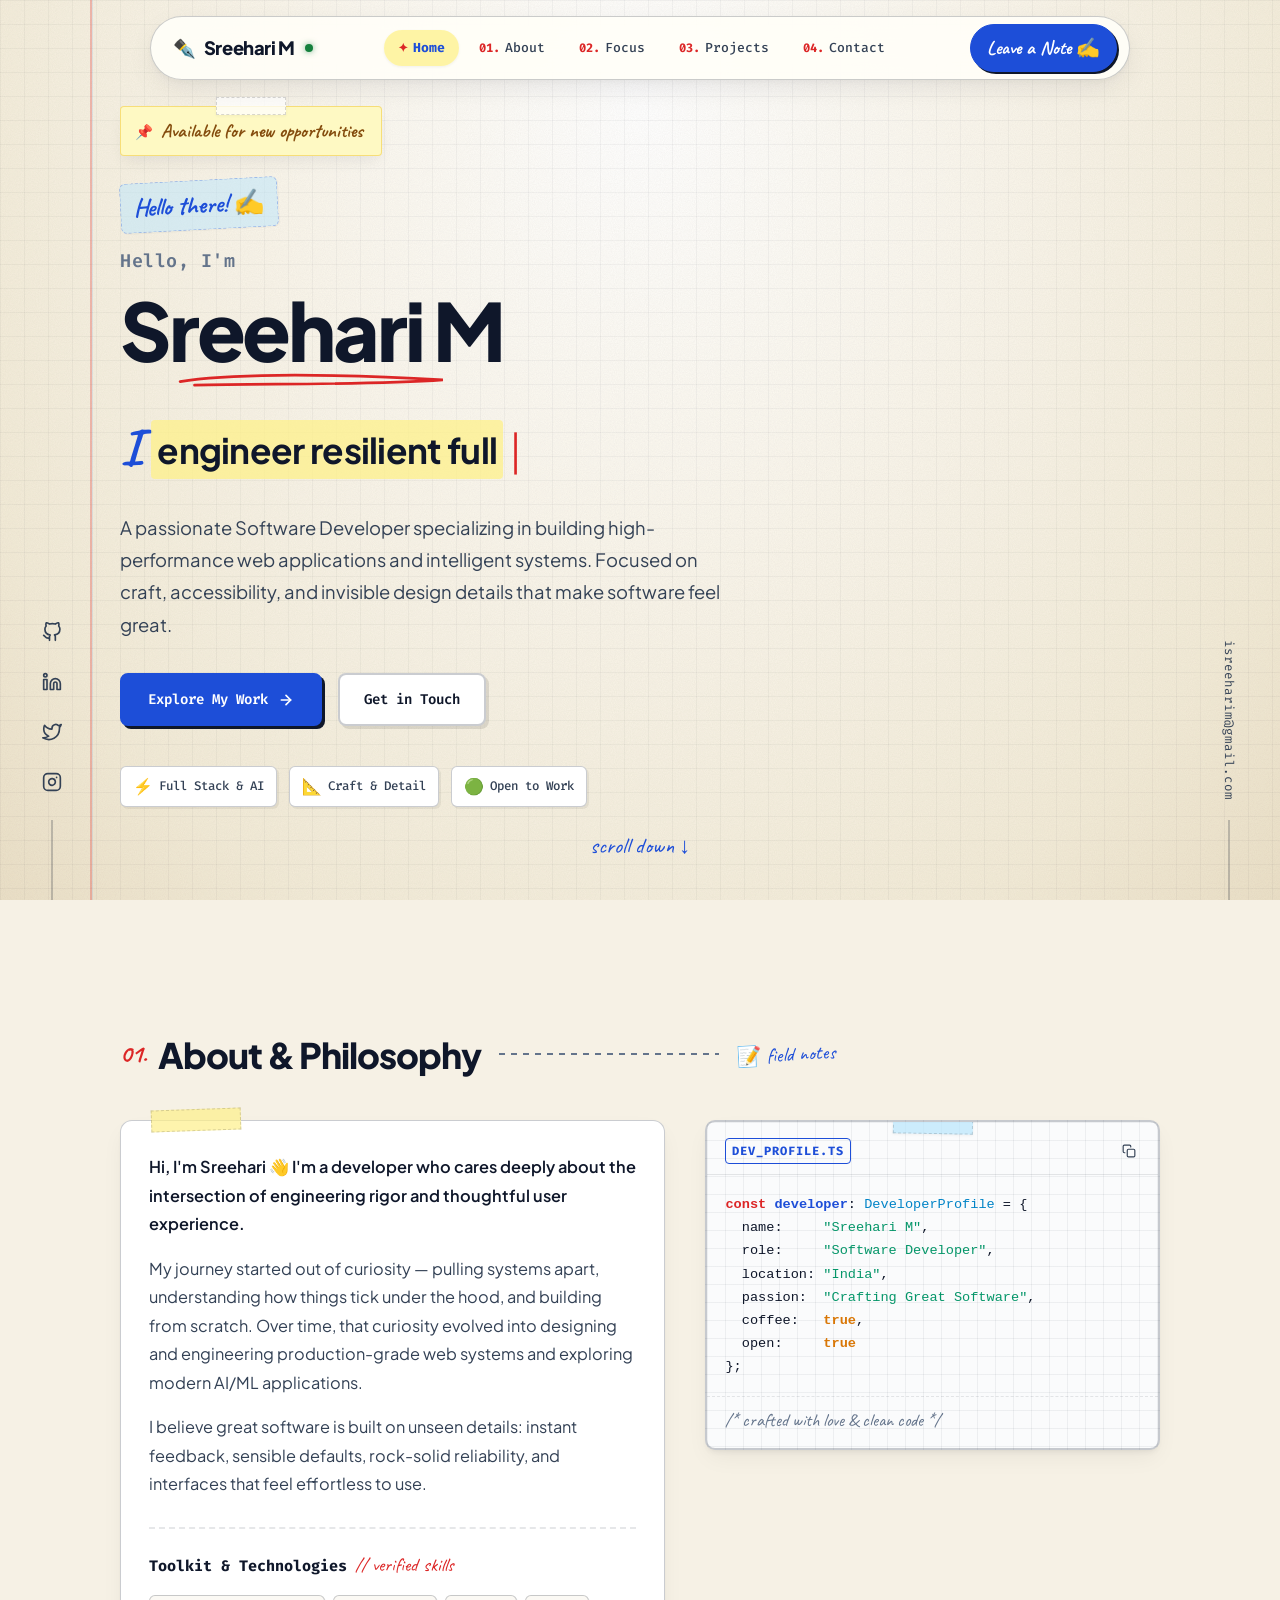
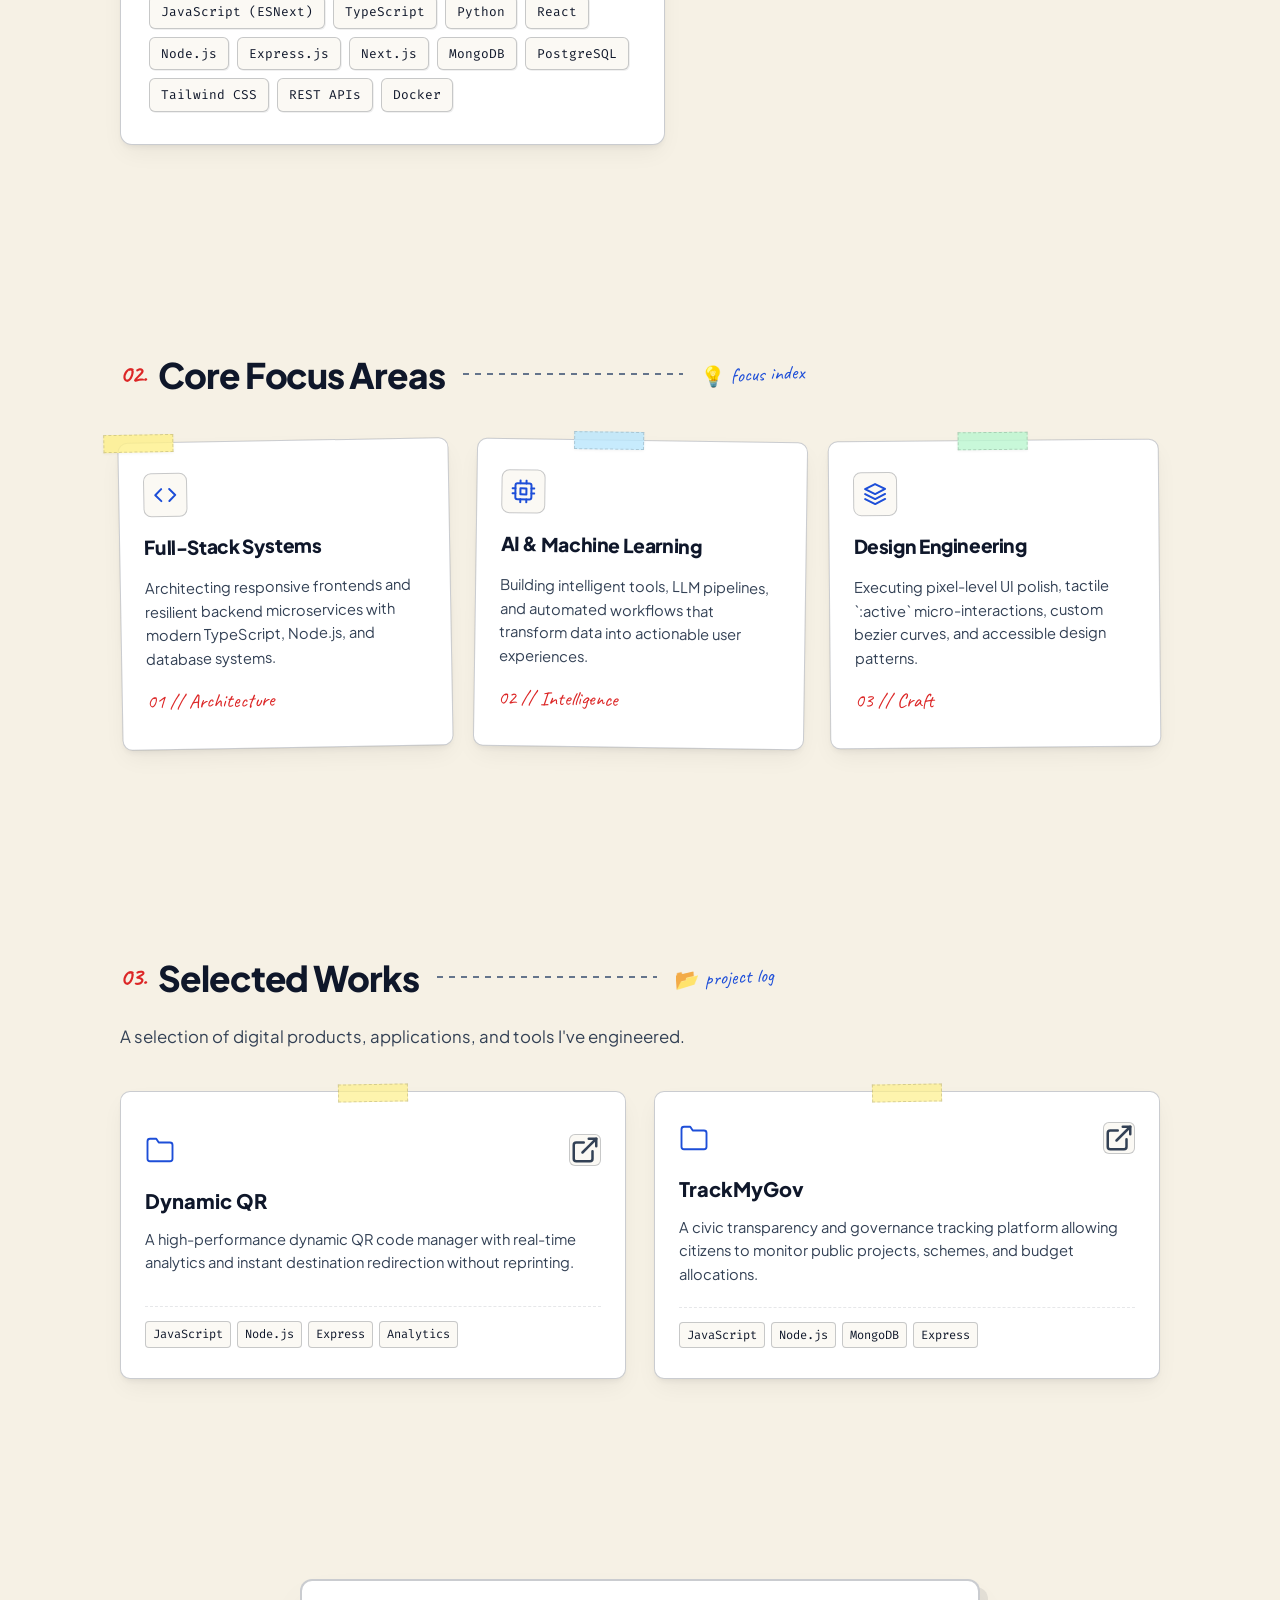
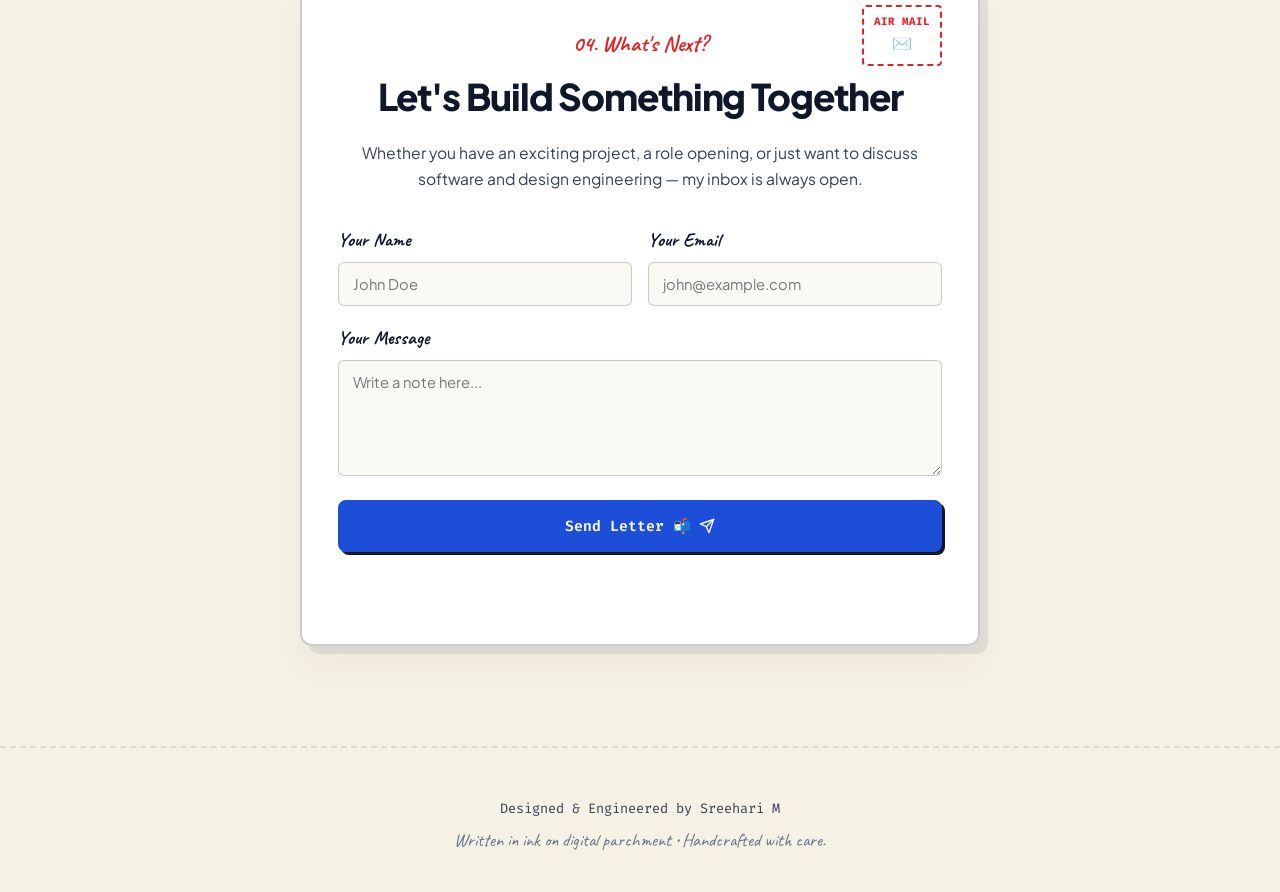
==== commit 7940bbb3: "Remove trailing period from hero title and unify name across portfolio and admin studio" ====
--- a/index.html
+++ b/index.html
@@ -129,7 +129,7 @@
                     <div class="hand-annotation">Hello there! ✍️</div>
                     <p class="hero-greeting" id="hero-greeting">Hello, I'm</p>
                     <h1 class="hero-name" id="hero-name">
-                        <span class="name-text">Sreehari M</span><span class="hero-period">.</span>
+                        <span class="name-text">Sreehari M</span>
                         <svg class="hand-drawn-underline" viewBox="0 0 300 20" fill="none" xmlns="http://www.w3.org/2000/svg">
                             <path d="M4 14C50 6 150 4 296 12C210 18 100 16 20 18" stroke="#dc2626" stroke-width="3" stroke-linecap="round"/>
                         </svg>
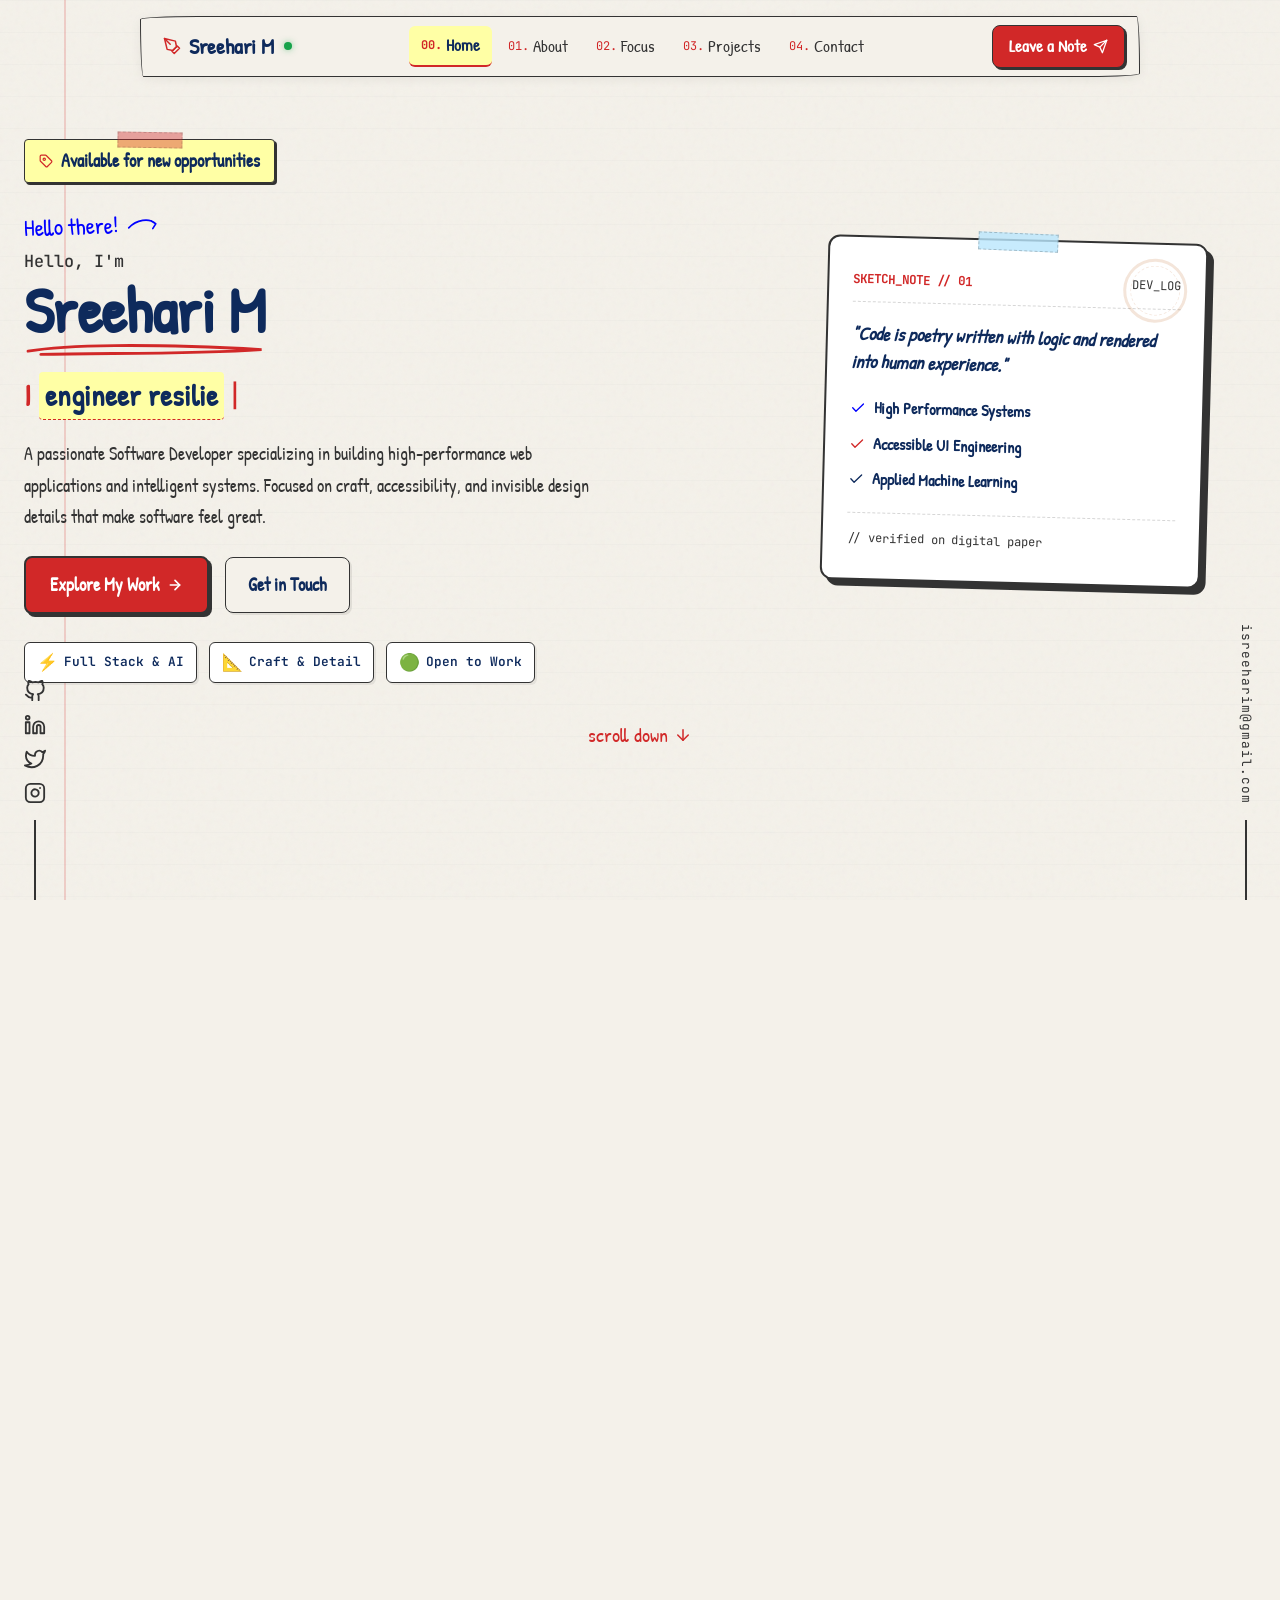
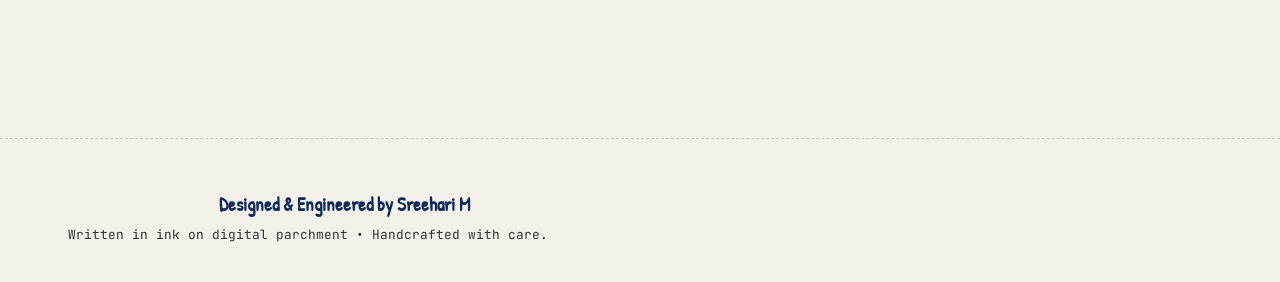
==== commit 8bb07081: "Implement Hand-Drawn Sketch-Note design system with Patrick Hand & JetBrains Mono typography, asymme" ====
--- a/index.html
+++ b/index.html
@@ -3,60 +3,64 @@
 <head>
     <meta charset="UTF-8">
     <meta name="viewport" content="width=device-width, initial-scale=1.0">
-    <meta name="description" id="meta-desc" content="Sreehari M — Software Developer & Engineer. Notebook portfolio showcasing full-stack systems, AI/ML, and crafted software.">
-    <title id="site-title">Sreehari M | Developer's Notebook</title>
+    <meta name="description" id="meta-desc" content="Sreehari M — Software Developer & Engineer. Hand-drawn sketchnote portfolio showcasing full-stack systems, machine learning, and crafted digital tools.">
+    <title id="site-title">Sreehari M | Sketchnote Portfolio</title>
     
-    <!-- Design System Styles -->
+    <!-- Design System Stylesheet -->
     <link rel="stylesheet" href="styles.css">
     
-    <!-- Typography: Caveat (Handwritten Ink) + Plus Jakarta Sans + Fira Code (Monospace Notes) -->
+    <!-- Typography: Patrick Hand (Handwritten Display & Body) + JetBrains Mono (Technical Monospace) -->
     <link rel="preconnect" href="https://fonts.googleapis.com">
     <link rel="preconnect" href="https://fonts.gstatic.com" crossorigin>
-    <link href="https://fonts.googleapis.com/css2?family=Caveat:wght@400;500;600;700&family=Fira+Code:wght@400;500;600&family=Plus+Jakarta+Sans:wght@400;500;600;700;800&family=Space+Grotesk:wght@500;600;700&display=swap" rel="stylesheet">
+    <link href="https://fonts.googleapis.com/css2?family=JetBrains+Mono:wght@400;500;600;700&family=Patrick+Hand&display=swap" rel="stylesheet">
     
-    <!-- Data Store & Application Logic -->
+    <!-- State Management & App Logic -->
     <script src="data.js"></script>
     <script src="script.js" defer></script>
 </head>
-<body class="site-body paper-theme">
+<body class="site-body sketch-theme">
 
     <!-- ── PAGE LOADER ───────────────────────────────────────────── -->
     <div id="loader" class="page-loader" aria-hidden="true">
         <div class="loader-inner">
-            <div class="notebook-pen-icon">
+            <div class="sketch-pen-icon">
                 <svg xmlns="http://www.w3.org/2000/svg" width="36" height="36" viewBox="0 0 24 24" fill="none" stroke="currentColor" stroke-width="2" stroke-linecap="round" stroke-linejoin="round"><path d="M12 19l7-7 3 3-7 7-3-3z"></path><path d="M18 13l-1.5-7.5L2 2l3.5 14.5L13 18l5-5z"></path><path d="M2 2l7.586 7.586"></path><circle cx="11" cy="11" r="2"></circle></svg>
             </div>
-            <div class="loader-mark" id="loader-logo">S<span>.</span></div>
-            <div class="loader-subtext">Opening notebook...</div>
+            <div class="loader-mark" id="loader-logo">Sreehari M</div>
+            <div class="loader-subtext">Sketching notebook...</div>
         </div>
     </div>
 
-    <!-- ── NOTEBOOK DESK BACKGROUND & MARGIN LINE ────────────────── -->
+    <!-- ── DESK & MATTE PAPER TEXTURE CANVAS ─────────────────────── -->
     <div class="desk-canvas"></div>
+    <div class="notebook-ruled-lines"></div>
     <div class="notebook-sheet-margin"></div>
 
-    <!-- ── FLOATING NOTEBOOK TABS NAVBAR ─────────────────────────── -->
+    <!-- ── FLOATING SKETCH NAVBAR ────────────────────────────────── -->
     <header class="navbar-wrapper" id="navbar">
         <div class="navbar-capsule">
             <a href="#hero" class="nav-logo" id="nav-logo" aria-label="Home">
-                <span class="pen-icon">✒️</span>
+                <span class="logo-icon-svg">
+                    <svg xmlns="http://www.w3.org/2000/svg" width="18" height="18" viewBox="0 0 24 24" fill="none" stroke="currentColor" stroke-width="2" stroke-linecap="round" stroke-linejoin="round"><path d="M12 19l7-7 3 3-7 7-3-3z"></path><path d="M18 13l-1.5-7.5L2 2l3.5 14.5L13 18l5-5z"></path><path d="M2 2l7.586 7.586"></path></svg>
+                </span>
                 <span class="logo-text">Sreehari M</span>
                 <span class="online-indicator" title="Available for opportunities"></span>
             </a>
 
             <nav class="nav-menu" aria-label="Main Navigation">
                 <ul class="nav-links">
-                    <li><a href="#hero" class="nav-link active"><span class="tab-doodle">✦</span> Home</a></li>
-                    <li><a href="#about" class="nav-link"><span class="tab-num">01.</span> About</a></li>
-                    <li><a href="#highlights" class="nav-link"><span class="tab-num">02.</span> Focus</a></li>
-                    <li><a href="#projects" class="nav-link"><span class="tab-num">03.</span> Projects</a></li>
-                    <li><a href="#contact" class="nav-link"><span class="tab-num">04.</span> Contact</a></li>
+                    <li><a href="#hero" class="nav-link active"><span class="tab-marker">00.</span> Home</a></li>
+                    <li><a href="#about" class="nav-link"><span class="tab-marker">01.</span> About</a></li>
+                    <li><a href="#highlights" class="nav-link"><span class="tab-marker">02.</span> Focus</a></li>
+                    <li><a href="#projects" class="nav-link"><span class="tab-marker">03.</span> Projects</a></li>
+                    <li><a href="#contact" class="nav-link"><span class="tab-marker">04.</span> Contact</a></li>
                 </ul>
             </nav>
 
             <div class="nav-actions">
                 <a href="#contact" class="nav-cta-btn">
-                    <span>Leave a Note ✍️</span>
+                    <span>Leave a Note</span>
+                    <svg xmlns="http://www.w3.org/2000/svg" width="15" height="15" viewBox="0 0 24 24" fill="none" stroke="currentColor" stroke-width="2" stroke-linecap="round" stroke-linejoin="round"><line x1="22" y1="2" x2="11" y2="13"></line><polygon points="22 2 15 22 11 13 2 9 22 2"></polygon></svg>
                 </a>
                 <button class="hamburger" id="hamburger" aria-label="Toggle Navigation Menu">
                     <span></span><span></span><span></span>
@@ -68,7 +72,7 @@
     <!-- ── MOBILE NAVIGATION DRAWER ──────────────────────────────── -->
     <div class="mobile-nav" id="mobile-nav">
         <div class="mobile-nav-header">
-            <div class="mobile-brand">Sreehari M <span class="hand-tag">// notebook</span></div>
+            <div class="mobile-brand">Sreehari M <span class="hand-tag">// sketch</span></div>
             <button class="mobile-nav-close" id="mobile-nav-close" aria-label="Close Menu">✕</button>
         </div>
         <ul class="mobile-links-list">
@@ -76,10 +80,10 @@
             <li><a href="#about" class="mobile-link"><span>01.</span> About &amp; Story</a></li>
             <li><a href="#highlights" class="mobile-link"><span>02.</span> Focus Areas</a></li>
             <li><a href="#projects" class="mobile-link"><span>03.</span> Selected Works</a></li>
-            <li><a href="#contact" class="mobile-link"><span>04.</span> Send a Message</a></li>
+            <li><a href="#contact" class="mobile-link"><span>04.</span> Send Message</a></li>
         </ul>
         <div class="mobile-nav-footer">
-            <div class="hand-note">Ink &amp; Paper Edition</div>
+            <div class="hand-note">Sketchnote Edition</div>
             <a href="mailto:isreeharim@gmail.com" class="mobile-email" id="mobile-email-link">isreeharim@gmail.com</a>
         </div>
     </div>
@@ -110,68 +114,120 @@
         <div class="side-line"></div>
     </div>
 
-    <!-- ── MAIN NOTEBOOK CONTENT ─────────────────────────────────── -->
-    <main id="main-content" class="notebook-container">
-
-        <!-- ════ SECTION: HERO ════ -->
+    <!-- ── MAIN NOTEBOOK CONTAINER ───────────────────────────────── -->
+    <main id="main-content" class="sketch-container">
+
+        <!-- ════ SECTION: HERO (ASYMMETRIC COMPOSITION) ════ -->
         <section id="hero" class="hero-section">
-            <div class="hero-container">
-
-                <!-- Post-It Sticky Status Note -->
-                <div class="sticky-status-note fade-up" id="hero-status-note" style="--delay: 0.1s">
-                    <span class="washi-tape-strip"></span>
-                    <span class="pin-dot">📌</span>
-                    <span class="status-text" id="hero-badge">Available for new opportunities</span>
-                </div>
-
-                <!-- Handwritten Greeting & Name -->
-                <div class="hero-intro fade-up" style="--delay: 0.2s">
-                    <div class="hand-annotation">Hello there! ✍️</div>
-                    <p class="hero-greeting" id="hero-greeting">Hello, I'm</p>
-                    <h1 class="hero-name" id="hero-name">
-                        <span class="name-text">Sreehari M</span>
-                        <svg class="hand-drawn-underline" viewBox="0 0 300 20" fill="none" xmlns="http://www.w3.org/2000/svg">
-                            <path d="M4 14C50 6 150 4 296 12C210 18 100 16 20 18" stroke="#dc2626" stroke-width="3" stroke-linecap="round"/>
-                        </svg>
-                    </h1>
-                </div>
-
-                <!-- Dynamic Typewriter Line with Inked Cursor -->
-                <div class="hero-typewriter-wrapper fade-up" style="--delay: 0.3s">
-                    <span class="typewriter-prefix">I </span>
-                    <span class="typewriter-content highlighter-highlight" id="typed-text">engineer resilient full-stack systems.</span>
-                    <span class="typewriter-cursor">|</span>
-                </div>
-
-                <!-- Bio Summary Inked Paragraph -->
-                <p class="hero-summary fade-up" id="hero-summary" style="--delay: 0.4s">
-                    A passionate Software Developer specializing in building high-performance web applications and intelligent systems. Focused on craft, accessibility, and invisible design details that make software feel great.
-                </p>
-
-                <!-- Stamped CTA Buttons -->
-                <div class="hero-actions fade-up" style="--delay: 0.5s">
-                    <a href="#projects" class="btn-stamped-primary" id="hero-projects-btn">
-                        <span>Explore My Work</span>
-                        <svg xmlns="http://www.w3.org/2000/svg" width="16" height="16" viewBox="0 0 24 24" fill="none" stroke="currentColor" stroke-width="2.5" stroke-linecap="round" stroke-linejoin="round"><line x1="5" y1="12" x2="19" y2="12"></line><polyline points="12 5 19 12 12 19"></polyline></svg>
-                    </a>
-                    <a href="#contact" class="btn-paper-secondary" id="hero-contact-btn">
-                        <span>Get in Touch</span>
-                    </a>
-                </div>
-
-                <!-- Quick Metric Notebook Tags -->
-                <div class="hero-metrics-row fade-up" id="hero-metrics" style="--delay: 0.6s">
-                    <div class="metric-pill">
-                        <span class="metric-icon">⚡</span>
-                        <span class="metric-label">Full Stack &amp; AI</span>
-                    </div>
-                    <div class="metric-pill">
-                        <span class="metric-icon">📐</span>
-                        <span class="metric-label">Craft &amp; Detail</span>
-                    </div>
-                    <div class="metric-pill">
-                        <span class="metric-icon">🟢</span>
-                        <span class="metric-label">Open to Work</span>
+            <div class="hero-layout-grid">
+
+                <!-- Left Column: Primary Content -->
+                <div class="hero-content-col">
+
+                    <!-- Sticky Status Tag (Yellow Highlighter Surface) -->
+                    <div class="sticky-status-note fade-up" id="hero-status-note" style="--delay: 0.1s">
+                        <span class="washi-tape-strip"></span>
+                        <span class="status-pin-icon">
+                            <svg xmlns="http://www.w3.org/2000/svg" width="14" height="14" viewBox="0 0 24 24" fill="none" stroke="currentColor" stroke-width="2" stroke-linecap="round" stroke-linejoin="round"><path d="M21.41 11.58l-9-9C12.05 2.22 11.55 2 11 2H4a2 2 0 0 0-2 2v7c0 .55.22 1.05.59 1.42l9 9c.36.36.86.58 1.41.58.55 0 1.05-.22 1.41-.59l7-7c.37-.36.59-.86.59-1.41 0-.55-.23-1.06-.59-1.42z"></path><circle cx="9" cy="9" r="2"></circle></svg>
+                        </span>
+                        <span class="status-text" id="hero-badge">Available for new opportunities</span>
+                    </div>
+
+                    <!-- Greeting & Main Name Title -->
+                    <div class="hero-intro fade-up" style="--delay: 0.2s">
+                        <div class="hand-annotation">
+                            <span>Hello there!</span>
+                            <svg class="hand-arrow-svg" viewBox="0 0 40 20" fill="none" xmlns="http://www.w3.org/2000/svg">
+                                <path d="M2 14C12 4 28 2 36 10M36 10L30 6M36 10L32 16" stroke="#0000FF" stroke-width="2" stroke-linecap="round" stroke-linejoin="round"/>
+                            </svg>
+                        </div>
+                        <p class="hero-greeting" id="hero-greeting">Hello, I'm</p>
+                        <h1 class="hero-name" id="hero-name">
+                            <span class="name-text">Sreehari M</span>
+                            <svg class="hand-drawn-underline" viewBox="0 0 300 20" fill="none" xmlns="http://www.w3.org/2000/svg">
+                                <path d="M4 14C50 6 150 4 296 12C210 18 100 16 20 18" stroke="#D12828" stroke-width="3.5" stroke-linecap="round"/>
+                            </svg>
+                        </h1>
+                    </div>
+
+                    <!-- Dynamic Typewriter Line with Highlighter Swash -->
+                    <div class="hero-typewriter-wrapper fade-up" style="--delay: 0.3s">
+                        <span class="typewriter-prefix">I </span>
+                        <span class="typewriter-content highlighter-highlight" id="typed-text">engineer resilient full-stack systems.</span>
+                        <span class="typewriter-cursor">|</span>
+                    </div>
+
+                    <!-- Bio Summary -->
+                    <p class="hero-summary fade-up" id="hero-summary" style="--delay: 0.4s">
+                        A passionate Software Developer specializing in building high-performance web applications and intelligent systems. Focused on craft, accessibility, and invisible design details that make software feel great.
+                    </p>
+
+                    <!-- Stamped Action Buttons -->
+                    <div class="hero-actions fade-up" style="--delay: 0.5s">
+                        <a href="#projects" class="btn-primary-sketch" id="hero-projects-btn">
+                            <span>Explore My Work</span>
+                            <svg xmlns="http://www.w3.org/2000/svg" width="16" height="16" viewBox="0 0 24 24" fill="none" stroke="currentColor" stroke-width="2.5" stroke-linecap="round" stroke-linejoin="round"><line x1="5" y1="12" x2="19" y2="12"></line><polyline points="12 5 19 12 12 19"></polyline></svg>
+                        </a>
+                        <a href="#contact" class="btn-secondary-sketch" id="hero-contact-btn">
+                            <span>Get in Touch</span>
+                        </a>
+                    </div>
+
+                    <!-- Quick Metric Focus Pills -->
+                    <div class="hero-metrics-row fade-up" id="hero-metrics" style="--delay: 0.6s">
+                        <div class="metric-pill">
+                            <span class="metric-icon-svg">
+                                <svg xmlns="http://www.w3.org/2000/svg" width="14" height="14" viewBox="0 0 24 24" fill="none" stroke="currentColor" stroke-width="2" stroke-linecap="round" stroke-linejoin="round"><polygon points="13 2 3 14 12 14 11 22 21 10 12 10 13 2"></polygon></svg>
+                            </span>
+                            <span class="metric-label">Full Stack &amp; AI</span>
+                        </div>
+                        <div class="metric-pill">
+                            <span class="metric-icon-svg">
+                                <svg xmlns="http://www.w3.org/2000/svg" width="14" height="14" viewBox="0 0 24 24" fill="none" stroke="currentColor" stroke-width="2" stroke-linecap="round" stroke-linejoin="round"><path d="M12 20h9"></path><path d="M16.5 3.5a2.121 2.121 0 0 1 3 3L7 19l-4 1 1-4L16.5 3.5z"></path></svg>
+                            </span>
+                            <span class="metric-label">Craft &amp; Detail</span>
+                        </div>
+                        <div class="metric-pill">
+                            <span class="metric-icon-svg">
+                                <svg xmlns="http://www.w3.org/2000/svg" width="14" height="14" viewBox="0 0 24 24" fill="none" stroke="currentColor" stroke-width="2" stroke-linecap="round" stroke-linejoin="round"><circle cx="12" cy="12" r="10"></circle><polyline points="12 6 12 12 14 14"></polyline></svg>
+                            </span>
+                            <span class="metric-label">Open to Work</span>
+                        </div>
+                    </div>
+
+                </div>
+
+                <!-- Right Column: Sketchnote Sticky Graphic & Doodle Card -->
+                <div class="hero-sketch-col fade-up" style="--delay: 0.35s">
+                    <div class="sketch-doodle-card">
+                        <div class="washi-tape-strip top-center"></div>
+                        <div class="coffee-ring-accent"></div>
+                        <div class="sketch-card-header">
+                            <span class="sketch-tag">SKETCH_NOTE // 01</span>
+                            <span class="sketch-date">DEV_LOG</span>
+                        </div>
+                        <div class="sketch-doodle-body">
+                            <div class="doodle-quote">
+                                "Code is poetry written with logic and rendered into human experience."
+                            </div>
+                            <div class="doodle-traits-list">
+                                <div class="trait-item">
+                                    <svg xmlns="http://www.w3.org/2000/svg" width="16" height="16" viewBox="0 0 24 24" fill="none" stroke="#0000FF" stroke-width="2" stroke-linecap="round" stroke-linejoin="round"><polyline points="20 6 9 17 4 12"></polyline></svg>
+                                    <span>High Performance Systems</span>
+                                </div>
+                                <div class="trait-item">
+                                    <svg xmlns="http://www.w3.org/2000/svg" width="16" height="16" viewBox="0 0 24 24" fill="none" stroke="#D12828" stroke-width="2" stroke-linecap="round" stroke-linejoin="round"><polyline points="20 6 9 17 4 12"></polyline></svg>
+                                    <span>Accessible UI Engineering</span>
+                                </div>
+                                <div class="trait-item">
+                                    <svg xmlns="http://www.w3.org/2000/svg" width="16" height="16" viewBox="0 0 24 24" fill="none" stroke="#0E2A5C" stroke-width="2" stroke-linecap="round" stroke-linejoin="round"><polyline points="20 6 9 17 4 12"></polyline></svg>
+                                    <span>Applied Machine Learning</span>
+                                </div>
+                            </div>
+                        </div>
+                        <div class="sketch-card-footer">
+                            <span class="hand-footnote">// verified on digital paper</span>
+                        </div>
                     </div>
                 </div>
 
@@ -180,12 +236,13 @@
             <!-- Scroll Cue -->
             <div class="scroll-cue">
                 <a href="#about" aria-label="Scroll to About Section">
-                    <span class="hand-scroll-text">scroll down ↓</span>
+                    <span class="hand-scroll-text">scroll down</span>
+                    <svg xmlns="http://www.w3.org/2000/svg" width="18" height="18" viewBox="0 0 24 24" fill="none" stroke="currentColor" stroke-width="2" stroke-linecap="round" stroke-linejoin="round"><line x1="12" y1="5" x2="12" y2="19"></line><polyline points="19 12 12 19 5 12"></polyline></svg>
                 </a>
             </div>
         </section>
 
-        <!-- ════ SECTION: ABOUT & PHILOSOPHY ════ -->
+        <!-- ════ SECTION: ABOUT & PHILOSOPHY (ZIGZAG COMPOSITION) ════ -->
         <section id="about" class="section-layout reveal-on-scroll">
             <div class="section-header">
                 <h2 class="section-title">
@@ -193,15 +250,15 @@
                     <span id="about-title-text">About &amp; Philosophy</span>
                 </h2>
                 <div class="section-title-line"></div>
-                <div class="header-doodle">📝 field notes</div>
-            </div>
-
-            <div class="about-grid">
+                <div class="header-doodle">field notes</div>
+            </div>
+
+            <div class="about-zigzag-grid">
                 <!-- Narrative Text & Skills -->
-                <div class="about-text-column paper-card">
+                <div class="about-text-column sketch-card">
                     <div class="washi-tape-top"></div>
                     <div class="about-paragraphs-flow" id="about-paragraphs">
-                        <p>Hi, I'm Sreehari 👋 I'm a developer who cares deeply about the intersection of engineering rigor and thoughtful user experience.</p>
+                        <p>Hi, I'm Sreehari. I'm a developer who cares deeply about the intersection of engineering rigor and thoughtful user experience.</p>
                         <p>My journey started out of curiosity — pulling systems apart, understanding how things tick under the hood, and building from scratch. Over time, that curiosity evolved into designing and engineering production-grade web systems and exploring modern AI/ML applications.</p>
                         <p>I believe great software is built on unseen details: instant feedback, sensible defaults, rock-solid reliability, and interfaces that feel effortless to use.</p>
                     </div>
@@ -228,7 +285,7 @@
                     </div>
                 </div>
 
-                <!-- Engineering Graph Paper Code Sheet -->
+                <!-- Code Sheet Box -->
                 <div class="about-card-column">
                     <div class="graph-sheet-card" id="code-card">
                         <div class="washi-tape-strip top-center"></div>
@@ -250,14 +307,14 @@
 };</code></pre>
                         </div>
                         <div class="graph-footer-note">
-                            <span class="hand-comment">/* crafted with love &amp; clean code */</span>
+                            <span class="hand-comment">/* crafted with clean code and purpose */</span>
                         </div>
                     </div>
                 </div>
             </div>
         </section>
 
-        <!-- ════ SECTION: HIGHLIGHTS & FOCUS ════ -->
+        <!-- ════ SECTION: HIGHLIGHTS (ASYMMETRIC GRID — NO 3 EQUAL COLS) ════ -->
         <section id="highlights" class="section-layout reveal-on-scroll">
             <div class="section-header">
                 <h2 class="section-title">
@@ -265,21 +322,24 @@
                     <span>Core Focus Areas</span>
                 </h2>
                 <div class="section-title-line"></div>
-                <div class="header-doodle">💡 focus index</div>
-            </div>
-
-            <div class="highlights-grid">
-                <div class="highlight-paper-card card-tilt-left">
+                <div class="header-doodle">focus index</div>
+            </div>
+
+            <!-- Asymmetric Grid: 1 Wide Card + 2 Stacked/Offset Cards -->
+            <div class="highlights-asymmetric-grid">
+                <!-- Large Featured Focus Card -->
+                <div class="highlight-sketch-card featured-focus card-tilt-left">
                     <div class="washi-tape-strip tape-left"></div>
                     <div class="highlight-icon-box">
                         <svg xmlns="http://www.w3.org/2000/svg" width="24" height="24" viewBox="0 0 24 24" fill="none" stroke="currentColor" stroke-width="2" stroke-linecap="round" stroke-linejoin="round"><polyline points="16 18 22 12 16 6"></polyline><polyline points="8 6 2 12 8 18"></polyline></svg>
                     </div>
-                    <h3>Full-Stack Systems</h3>
-                    <p>Architecting responsive frontends and resilient backend microservices with modern TypeScript, Node.js, and database systems.</p>
+                    <h3>Full-Stack Systems Architecture</h3>
+                    <p>Architecting responsive frontends and resilient backend microservices with modern TypeScript, Node.js, REST endpoints, and relational/document databases.</p>
                     <div class="card-hand-tag">01 // Architecture</div>
                 </div>
 
-                <div class="highlight-paper-card card-tilt-center">
+                <!-- Secondary Focus Card A -->
+                <div class="highlight-sketch-card card-tilt-center">
                     <div class="washi-tape-strip tape-center"></div>
                     <div class="highlight-icon-box">
                         <svg xmlns="http://www.w3.org/2000/svg" width="24" height="24" viewBox="0 0 24 24" fill="none" stroke="currentColor" stroke-width="2" stroke-linecap="round" stroke-linejoin="round"><rect x="4" y="4" width="16" height="16" rx="2" ry="2"></rect><rect x="9" y="9" width="6" height="6"></rect><line x1="9" y1="1" x2="9" y2="4"></line><line x1="15" y1="1" x2="15" y2="4"></line><line x1="9" y1="20" x2="9" y2="23"></line><line x1="15" y1="20" x2="15" y2="23"></line><line x1="20" y1="9" x2="23" y2="9"></line><line x1="20" y1="14" x2="23" y2="14"></line><line x1="1" y1="9" x2="4" y2="9"></line><line x1="1" y1="14" x2="4" y2="14"></line></svg>
@@ -289,13 +349,14 @@
                     <div class="card-hand-tag">02 // Intelligence</div>
                 </div>
 
-                <div class="highlight-paper-card card-tilt-right">
+                <!-- Secondary Focus Card B -->
+                <div class="highlight-sketch-card card-tilt-right">
                     <div class="washi-tape-strip tape-right"></div>
                     <div class="highlight-icon-box">
                         <svg xmlns="http://www.w3.org/2000/svg" width="24" height="24" viewBox="0 0 24 24" fill="none" stroke="currentColor" stroke-width="2" stroke-linecap="round" stroke-linejoin="round"><polygon points="12 2 2 7 12 12 22 7 12 2"></polygon><polyline points="2 17 12 22 22 17"></polyline><polyline points="2 12 12 17 22 12"></polyline></svg>
                     </div>
                     <h3>Design Engineering</h3>
-                    <p>Executing pixel-level UI polish, tactile `:active` micro-interactions, custom bezier curves, and accessible design patterns.</p>
+                    <p>Executing pixel-level UI polish, tactile active micro-interactions, custom bezier curves, and accessible design patterns.</p>
                     <div class="card-hand-tag">03 // Craft</div>
                 </div>
             </div>
@@ -309,7 +370,7 @@
                     <span>Selected Works</span>
                 </h2>
                 <div class="section-title-line"></div>
-                <div class="header-doodle">📂 project log</div>
+                <div class="header-doodle">project log</div>
             </div>
 
             <p class="section-subtitle">
@@ -321,13 +382,15 @@
             </div>
         </section>
 
-        <!-- ════ SECTION: CONTACT (AIRMAIL / MEMO STYLE) ════ -->
+        <!-- ════ SECTION: CONTACT (SKETCH MEMO & AIRMAIL) ════ -->
         <section id="contact" class="section-layout reveal-on-scroll contact-section">
             <div class="postcard-wrapper">
                 <div class="postcard-stamp-box">
                     <div class="postage-stamp">
                         <span>AIR MAIL</span>
-                        <div class="stamp-icon">✉️</div>
+                        <div class="stamp-icon-svg">
+                            <svg xmlns="http://www.w3.org/2000/svg" width="16" height="16" viewBox="0 0 24 24" fill="none" stroke="currentColor" stroke-width="2" stroke-linecap="round" stroke-linejoin="round"><path d="M4 4h16c1.1 0 2 .9 2 2v12c0 1.1-.9 2-2 2H4c-1.1 0-2-.9-2-2V6c0-1.1.9-2 2-2z"></path><polyline points="22,6 12,13 2,6"></polyline></svg>
+                        </div>
                     </div>
                     <div class="postage-lines"></div>
                 </div>
@@ -353,11 +416,11 @@
 
                         <div class="form-field-group">
                             <label for="contact-message">Your Message</label>
-                            <textarea id="contact-message" name="message" required rows="5" placeholder="Write a note here..."></textarea>
-                        </div>
-
-                        <button type="submit" class="btn-submit-stamp" id="submit-btn">
-                            <span id="submit-btn-text">Send Letter 📬</span>
+                            <textarea id="contact-message" name="message" required rows="5" placeholder="Write your note here..."></textarea>
+                        </div>
+
+                        <button type="submit" class="btn-primary-sketch" id="submit-btn">
+                            <span id="submit-btn-text">Send Message</span>
                             <svg xmlns="http://www.w3.org/2000/svg" width="16" height="16" viewBox="0 0 24 24" fill="none" stroke="currentColor" stroke-width="2" stroke-linecap="round" stroke-linejoin="round"><line x1="22" y1="2" x2="11" y2="13"></line><polygon points="22 2 15 22 11 13 2 9 22 2"></polygon></svg>
                         </button>
 
@@ -372,7 +435,7 @@
     <!-- ── FOOTER ────────────────────────────────────────────────── -->
     <footer class="site-footer">
         <div class="footer-content">
-            <p class="footer-copy" id="footer-text">Designed &amp; Engineered by <span class="ink-blue-text">Sreehari M</span></p>
+            <p class="footer-copy" id="footer-text">Designed &amp; Engineered by <span class="ink-accent-text">Sreehari M</span></p>
             <p class="footer-sub" id="footer-subtext">Written in ink on digital parchment • Handcrafted with care.</p>
         </div>
     </footer>
--- a/styles.css
+++ b/styles.css
@@ -1,148 +1,161 @@
-/* ============================================================
-   PORTFOLIO DESIGN SYSTEM — Paper & Pen Notebook Theme
-   Warm Parchment, Fountain Pen Inks, Washi Tape & Handwritten Notes
-============================================================ */
+/* ═══════════════════════════════════════════════════════════════════
+   HAND-DRAWN SKETCH-NOTE DESIGN SYSTEM
+   Version: Alpha
+   Theme: Notebook Paper, Sketch Style, Doodles, Patrick Hand & JetBrains Mono
+   ═══════════════════════════════════════════════════════════════════ */
 
 /* ── 1. DESIGN TOKENS ────────────────────────────────────────── */
 :root {
-  /* Paper Canvas & Surfaces */
-  --bg-desk:           #f2eee5;
-  --bg-paper:          #fbf9f4;
-  --bg-card:           #ffffff;
-  --bg-card-hover:     #fffdfa;
-  --bg-sticky:         #fef9c3;
-  --bg-sticky-cyan:    #e0f2fe;
-
-  /* Inks & Colors */
-  --ink-primary:       #0f172a;  /* Deep Fountain Pen Charcoal */
-  --ink-secondary:     #334155;  /* Deep Slate Ink */
-  --ink-muted:         #64748b;  /* Graphite Pencil Gray */
-  --ink-blue:          #1d4ed8;  /* Royal Ballpoint Blue */
-  --ink-blue-hover:    #1e40af;
-  --ink-red:           #dc2626;  /* Teacher's Red Margin Pencil */
-  --ink-green:         #15803d;  /* Stamp Green */
+  /* Color Palette */
+  --color-primary: #F4F1EA;       /* Primary notebook paper background surface */
+  --color-secondary: #0E2A5C;     /* Primary text color (Deep Navy Ink) */
+  --color-tertiary: #D12828;      /* Primary accent, CTAs, active marks (Red Ink) */
+  --color-neutral: #333333;       /* Graphite grey: secondary text, sketch borders */
+  --color-surface: #FFFFA5;       /* Highlighter yellow surface */
+  --color-accent-blue: #0000FF;   /* Ballpoint blue secondary accent */
   
-  /* Highlighter Markers */
-  --highlighter-yellow: rgba(254, 240, 138, 0.75);
-  --highlighter-cyan:   rgba(186, 230, 253, 0.75);
-  --highlighter-green:  rgba(187, 247, 208, 0.75);
-  --highlighter-rose:   rgba(254, 205, 211, 0.75);
-
-  /* Washi Tape & Borders */
-  --washi-tape:        rgba(255, 255, 255, 0.85);
-  --border-paper:      rgba(15, 23, 42, 0.1);
-  --border-ink:        rgba(15, 23, 42, 0.22);
-  --border-red-margin: rgba(220, 38, 38, 0.25);
-
-  /* Paper Shadows */
-  --shadow-paper:      0 4px 6px -1px rgba(0, 0, 0, 0.05), 0 2px 4px -2px rgba(0, 0, 0, 0.04), 0 10px 25px -4px rgba(15, 23, 42, 0.06);
-  --shadow-paper-lift: 0 16px 32px -6px rgba(15, 23, 42, 0.1), 0 4px 8px -2px rgba(15, 23, 42, 0.04);
-  --shadow-sticky:     0 8px 16px -4px rgba(15, 23, 42, 0.08);
+  --color-white: #FFFFFF;
+  --color-paper-card: #FFFFFF;
+  --color-border-sketch: #333333;
+  --color-border-muted: rgba(51, 51, 51, 0.2);
+  --color-text-muted: #555555;
 
   /* Typography */
-  --font-hand:         'Caveat', 'Patrick Hand', cursive;
-  --font-sans:         'Plus Jakarta Sans', 'Inter', -apple-system, sans-serif;
-  --font-mono:         'Fira Code', ui-monospace, monospace;
-
-  /* Emil Kowalski Physics Easing */
-  --ease-out:          cubic-bezier(0.23, 1, 0.32, 1);
-  --ease-in-out:       cubic-bezier(0.77, 0, 0.175, 1);
-  --ease-drawer:       cubic-bezier(0.32, 0.72, 0, 1);
-  --ease-spring:       cubic-bezier(0.175, 0.885, 0.32, 1.15);
-
-  /* Layout */
-  --nav-height:        76px;
-  --side-width:        55px;
-  --container-max:     1120px;
-}
-
-/* ── 2. RESET & NOTEBOOK CANVAS ──────────────────────────────── */
+  --font-display: 'Patrick Hand', cursive, sans-serif;
+  --font-body: 'Patrick Hand', cursive, sans-serif;
+  --font-mono: 'JetBrains Mono', monospace;
+
+  /* Spacing Rhythm (Base unit: 0.5rem = 8px) */
+  --space-1: 0.25rem;  /* 4px */
+  --space-2: 0.5rem;   /* 8px */
+  --space-3: 0.75rem;  /* 12px */
+  --space-4: 1rem;     /* 16px */
+  --space-5: 1.25rem;  /* 20px */
+  --space-6: 1.5rem;   /* 24px */
+  --space-8: 2rem;     /* 32px */
+  --space-10: 2.5rem;  /* 40px */
+  --space-12: 3rem;    /* 48px */
+  --space-16: 4rem;    /* 64px */
+
+  --section-gap: clamp(4rem, 8vw, 8rem);
+  --max-width: 1280px;
+  --nav-height: 72px;
+
+  /* Physics & Motion */
+  --ease-out: cubic-bezier(0.16, 1, 0.3, 1);
+  --transition-smooth: 220ms var(--ease-out);
+
+  /* Elevation Shadows */
+  --shadow-sketch: 0 2px 12px rgba(0, 0, 0, 0.06);
+  --shadow-sketch-lift: 0 10px 24px -4px rgba(14, 42, 92, 0.12);
+  --shadow-press: 0 1px 3px rgba(0, 0, 0, 0.1);
+
+  /* Z-Index Contract */
+  --z-base: 0;
+  --z-sticky-nav: 100;
+  --z-overlay: 200;
+  --z-modal: 300;
+  --z-toast: 500;
+}
+
+/* ── 2. BASE RESETS & DESK PAPER TEXTURE ──────────────────────── */
 *, *::before, *::after {
+  box-sizing: border-box;
   margin: 0;
   padding: 0;
-  box-sizing: border-box;
 }
 
 html {
   scroll-behavior: smooth;
-  scrollbar-width: thin;
-  scrollbar-color: var(--ink-blue) var(--bg-paper);
-  background-color: var(--bg-paper);
-}
-
-::-webkit-scrollbar { width: 7px; }
-::-webkit-scrollbar-track { background: var(--bg-desk); }
-::-webkit-scrollbar-thumb { background: rgba(29, 78, 216, 0.4); border-radius: 4px; }
-::-webkit-scrollbar-thumb:hover { background: var(--ink-blue); }
-
-body.paper-theme {
-  background-color: #f6f1e5;
-  color: var(--ink-primary);
-  font-family: var(--font-sans);
-  line-height: 1.68;
+  font-size: 16px;
+  -webkit-font-smoothing: antialiased;
+  -moz-osx-font-smoothing: grayscale;
+}
+
+body.site-body {
+  background-color: var(--color-primary);
+  color: var(--color-secondary);
+  font-family: var(--font-body);
+  font-size: 1.05rem;
+  line-height: 1.6;
+  min-height: 100dvh;
+  position: relative;
   overflow-x: hidden;
-  position: relative;
-  min-height: 100vh;
-}
-
-/* Authentic Paper Texture Canvas */
+}
+
+/* Matte Paper Grain Texture Canvas */
 .desk-canvas {
   position: fixed;
   inset: 0;
   pointer-events: none;
-  z-index: 1;
-  background-image: 
-    /* 1. Organic Paper Fiber Noise */
-    url("data:image/svg+xml,%3Csvg viewBox='0 0 200 200' xmlns='http://www.w3.org/2000/svg'%3E%3Cfilter id='paperNoise'%3E%3CfeTurbulence type='fractalNoise' baseFrequency='0.75' numOctaves='4' stitchTiles='stitch'/%3E%3CfeColorMatrix type='matrix' values='0 0 0 0 0.12 0 0 0 0 0.10 0 0 0 0 0.08 0 0 0 0.065 0'/%3E%3C/filter%3E%3Crect width='100%25' height='100%25' filter='url(%23paperNoise)'/%3E%3C/svg%3E"),
-    /* 2. Faint Graph Notebook Grid */
-    linear-gradient(rgba(15, 23, 42, 0.038) 1px, transparent 1px),
-    linear-gradient(90deg, rgba(15, 23, 42, 0.038) 1px, transparent 1px),
-    /* 3. Warm Ambient Desk Lamp Light on Parchment */
-    radial-gradient(ellipse at 50% 12%, #ffffff 0%, #faf6eb 40%, #f3ebd7 80%, #ebe0c7 100%);
-  background-size: 160px 160px, 24px 24px, 24px 24px, 100% 100%;
-}
-
-/* Red Margin Line on the left side of the notebook */
+  z-index: var(--z-base);
+  opacity: 0.45;
+  background-image: url("data:image/svg+xml,%3Csvg viewBox='0 0 200 200' xmlns='http://www.w3.org/2000/svg'%3E%3Cfilter id='noiseFilter'%3E%3CfeTurbulence type='fractalNoise' baseFrequency='0.8' numOctaves='3' stitchTiles='stitch'/%3E%3C/filter%3E%3Crect width='100%25' height='100%25' filter='url(%23noiseFilter)' opacity='0.08'/%3E%3C/svg%3E");
+}
+
+/* Horizontal Notebook Ruled Lines */
+.notebook-ruled-lines {
+  position: fixed;
+  inset: 0;
+  pointer-events: none;
+  z-index: var(--z-base);
+  opacity: 0.35;
+  background-image: linear-gradient(rgba(14, 42, 92, 0.04) 1px, transparent 1px);
+  background-size: 100% 32px;
+}
+
+/* Red Notebook Margin Guide */
 .notebook-sheet-margin {
   position: fixed;
   top: 0;
   bottom: 0;
-  left: 90px;
-  width: 3px;
-  border-left: 2px solid rgba(220, 38, 38, 0.28);
-  border-right: 1px solid rgba(37, 99, 235, 0.1);
+  left: 64px;
+  width: 2px;
+  background-color: rgba(209, 40, 40, 0.18);
   pointer-events: none;
-  z-index: 2;
-}
-
-@media (max-width: 1100px) {
-  .notebook-sheet-margin { display: none; }
+  z-index: var(--z-base);
+}
+
+@media (max-width: 768px) {
+  .notebook-sheet-margin { left: 20px; opacity: 0.6; }
+}
+
+/* ── 3. TYPOGRAPHY & HEADINGS ────────────────────────────────── */
+h1, h2, h3, h4, h5, h6 {
+  font-family: var(--font-display);
+  color: var(--color-secondary);
+  font-weight: 700;
+  line-height: 1.15;
+  letter-spacing: -0.01em;
+}
+
+h1 { font-size: 2.25rem; }
+h2 { font-size: 1.65rem; }
+h3 { font-size: 1.35rem; }
+
+p {
+  max-width: 72ch;
+  color: var(--color-secondary);
 }
 
 a {
-  color: var(--ink-blue);
+  color: inherit;
   text-decoration: none;
-  transition: color 0.18s var(--ease-out);
+  transition: color var(--transition-smooth);
 }
 
 ul { list-style: none; }
-button { font-family: inherit; }
-
-::selection {
-  background: var(--highlighter-yellow);
-  color: var(--ink-primary);
-}
-
-/* ── 3. PAGE LOADER ─────────────────────────────────────────── */
+
+/* ── 4. PAGE LOADER ───────────────────────────────────────────── */
 .page-loader {
   position: fixed;
   inset: 0;
-  background: var(--bg-paper);
-  z-index: 10000;
+  background-color: var(--color-primary);
   display: flex;
   align-items: center;
   justify-content: center;
-  transition: opacity 0.4s var(--ease-out), visibility 0.4s var(--ease-out);
+  z-index: var(--z-toast);
+  transition: opacity 0.3s ease, visibility 0.3s ease;
 }
 
 .page-loader.hidden {
@@ -152,176 +165,266 @@
 }
 
 .loader-inner {
+  text-align: center;
   display: flex;
   flex-direction: column;
   align-items: center;
   gap: 12px;
 }
 
-.notebook-pen-icon {
-  color: var(--ink-blue);
-  animation: writePen 1.2s infinite ease-in-out;
-}
-
-@keyframes writePen {
-  0%   { transform: rotate(0deg) translateY(0); }
-  50%  { transform: rotate(-8deg) translateY(-6px); }
-  100% { transform: rotate(0deg) translateY(0); }
+.sketch-pen-icon {
+  color: var(--color-tertiary);
+  animation: sketchBob 1.2s infinite ease-in-out alternate;
+}
+
+@keyframes sketchBob {
+  0% { transform: translateY(0) rotate(0deg); }
+  100% { transform: translateY(-8px) rotate(12deg); }
 }
 
 .loader-mark {
-  font-size: 3rem;
-  font-weight: 800;
-  font-family: var(--font-hand);
-  color: var(--ink-primary);
-}
-
-.loader-mark span { color: var(--ink-red); }
+  font-family: var(--font-display);
+  font-size: 2.2rem;
+  font-weight: 700;
+  color: var(--color-secondary);
+  border-bottom: 2px solid var(--color-tertiary);
+  padding-bottom: 4px;
+}
 
 .loader-subtext {
-  font-family: var(--font-hand);
-  font-size: 1.2rem;
-  color: var(--ink-muted);
-}
-
-/* ── 4. FLOATING NOTEBOOK TABS NAVBAR ────────────────────────── */
+  font-family: var(--font-mono);
+  font-size: 0.85rem;
+  color: var(--color-neutral);
+}
+
+/* ── 5. FLOATING SKETCH NAVBAR ────────────────────────────────── */
 .navbar-wrapper {
   position: fixed;
   top: 16px;
   left: 0;
   right: 0;
-  z-index: 1000;
+  z-index: var(--z-sticky-nav);
   display: flex;
   justify-content: center;
-  padding: 0 24px;
-  transition: transform 0.3s var(--ease-out);
+  padding: 0 1.5rem;
+  transition: transform 0.28s var(--ease-out);
 }
 
 .navbar-wrapper.scroll-down {
-  transform: translateY(-120%);
+  transform: translateY(-125%);
 }
 
 .navbar-capsule {
-  background: rgba(255, 254, 248, 0.92);
-  backdrop-filter: blur(16px);
-  -webkit-backdrop-filter: blur(16px);
-  border: 1.5px solid var(--border-ink);
-  border-radius: 999px;
-  padding: 7px 12px 7px 22px;
+  background: rgba(244, 241, 234, 0.95);
+  backdrop-filter: blur(12px);
+  -webkit-backdrop-filter: blur(12px);
+  border: 1.5px solid var(--color-border-sketch);
+  border-radius: 255px 15px 225px 15px/15px 225px 15px 255px; /* Sketched pill */
+  padding: 8px 14px 8px 22px;
   display: flex;
   align-items: center;
   justify-content: space-between;
-  gap: 32px;
-  box-shadow: 0 10px 30px -6px rgba(15, 23, 42, 0.1), 0 2px 6px rgba(0, 0, 0, 0.04);
-  max-width: 980px;
+  gap: 28px;
+  box-shadow: var(--shadow-sketch);
+  max-width: 1000px;
   width: 100%;
-  transition: all 0.2s var(--ease-out);
 }
 
 .nav-logo {
   display: inline-flex;
   align-items: center;
   gap: 8px;
-  font-family: var(--font-sans);
-  font-size: 1.15rem;
-  font-weight: 800;
-  color: var(--ink-primary);
-  text-decoration: none;
-  letter-spacing: -0.02em;
+  font-family: var(--font-display);
+  font-size: 1.35rem;
+  font-weight: 700;
+  color: var(--color-secondary);
   white-space: nowrap;
 }
 
-.pen-icon {
-  font-size: 1.15rem;
-  transition: transform 0.2s ease;
-}
-
-.nav-logo:hover .pen-icon {
-  transform: rotate(-12deg) scale(1.1);
-}
-
-.nav-logo:hover .logo-text {
-  color: var(--ink-blue);
+.logo-icon-svg {
+  color: var(--color-tertiary);
+  display: flex;
+  align-items: center;
 }
 
 .online-indicator {
   width: 8px;
   height: 8px;
   border-radius: 50%;
-  background: var(--ink-green);
-  box-shadow: 0 0 6px rgba(21, 128, 61, 0.6);
+  background: #16a34a;
+  box-shadow: 0 0 6px rgba(22, 163, 74, 0.5);
   margin-left: 2px;
 }
 
 .nav-links {
   display: flex;
   align-items: center;
-  gap: 6px;
+  gap: 4px;
 }
 
 .nav-link {
-  font-family: var(--font-mono);
-  font-size: 0.82rem;
-  font-weight: 500;
-  color: var(--ink-secondary);
-  padding: 7px 14px;
-  border-radius: 999px;
-  transition: all 0.18s var(--ease-out);
+  font-family: var(--font-display);
+  font-size: 1.05rem;
+  color: var(--color-neutral);
+  padding: 6px 12px;
+  border-radius: 6px;
+  transition: all var(--transition-smooth);
   display: inline-flex;
   align-items: center;
-  gap: 5px;
+  gap: 4px;
   white-space: nowrap;
 }
 
-.nav-link .tab-doodle, .nav-link .tab-num {
-  color: var(--ink-red);
-  font-size: 0.76rem;
-  font-weight: 700;
+.tab-marker {
+  font-family: var(--font-mono);
+  font-size: 0.75rem;
+  color: var(--color-tertiary);
 }
 
 .nav-link:hover {
-  color: var(--ink-blue);
-  background: var(--highlighter-yellow);
-  transform: translateY(-1px);
+  color: var(--color-secondary);
+  background: var(--color-surface);
 }
 
 .nav-link.active {
-  color: var(--ink-blue);
-  background: var(--highlighter-yellow);
-  font-weight: 700;
-  box-shadow: 0 1px 3px rgba(0,0,0,0.06);
+  color: var(--color-secondary);
+  background: var(--color-surface);
+  font-weight: 700;
+  border-bottom: 2px solid var(--color-tertiary);
 }
 
 .nav-cta-btn {
   display: inline-flex;
   align-items: center;
   gap: 6px;
-  background: var(--ink-blue);
-  color: #ffffff !important;
-  border: 1.5px solid var(--ink-blue);
+  background: var(--color-tertiary);
+  color: #FFFFFF !important;
+  border: 1.5px solid var(--color-border-sketch);
   padding: 7px 16px;
-  border-radius: 999px;
-  font-family: var(--font-hand);
-  font-size: 1.2rem;
-  font-weight: 700;
-  box-shadow: 2px 2px 0 var(--ink-primary);
-  transition: all 0.18s var(--ease-out);
+  border-radius: 8px;
+  font-family: var(--font-display);
+  font-size: 1.05rem;
+  font-weight: 700;
+  box-shadow: 2px 2px 0 var(--color-border-sketch);
+  transition: transform 0.15s ease, box-shadow 0.15s ease;
   white-space: nowrap;
 }
 
 .nav-cta-btn:hover {
-  background: var(--ink-blue-hover);
-  transform: translate(-1px, -1px) rotate(-1deg);
-  box-shadow: 3px 3px 0 var(--ink-primary);
+  background: #b91c1c;
+  transform: translate(-1px, -1px);
+  box-shadow: 3px 3px 0 var(--color-border-sketch);
 }
 
 .nav-cta-btn:active {
   transform: translate(1px, 1px);
-  box-shadow: 0px 0px 0 var(--ink-primary);
-  transition-duration: 60ms;
-}
-
-/* ── 5. FIXED SIDEBARS (DESKTOP) ─────────────────────────────── */
+  box-shadow: 0 0 0 var(--color-border-sketch);
+}
+
+.hamburger {
+  display: none;
+  flex-direction: column;
+  justify-content: space-between;
+  width: 26px;
+  height: 18px;
+  background: transparent;
+  border: none;
+  cursor: pointer;
+  padding: 0;
+}
+
+.hamburger span {
+  display: block;
+  height: 2.5px;
+  width: 100%;
+  background: var(--color-secondary);
+  border-radius: 2px;
+}
+
+/* Mobile Nav Drawer */
+.mobile-nav {
+  position: fixed;
+  top: 0;
+  right: -320px;
+  width: 290px;
+  height: 100dvh;
+  background: var(--color-primary);
+  border-left: 2px solid var(--color-border-sketch);
+  z-index: var(--z-modal);
+  padding: 24px;
+  display: flex;
+  flex-direction: column;
+  justify-content: space-between;
+  transition: right 0.3s var(--ease-out);
+  box-shadow: -8px 0 24px rgba(0, 0, 0, 0.08);
+}
+
+.mobile-nav.open { right: 0; }
+
+.mobile-nav-header {
+  display: flex;
+  align-items: center;
+  justify-content: space-between;
+  border-bottom: 1.5px dashed var(--color-border-muted);
+  padding-bottom: 16px;
+}
+
+.mobile-brand {
+  font-family: var(--font-display);
+  font-size: 1.3rem;
+  font-weight: 700;
+  color: var(--color-secondary);
+}
+
+.mobile-nav-close {
+  background: transparent;
+  border: 1px solid var(--color-border-sketch);
+  border-radius: 6px;
+  width: 32px;
+  height: 32px;
+  cursor: pointer;
+  font-size: 1.1rem;
+}
+
+.mobile-links-list {
+  display: flex;
+  flex-direction: column;
+  gap: 16px;
+  margin: 32px 0;
+}
+
+.mobile-link {
+  font-family: var(--font-display);
+  font-size: 1.3rem;
+  color: var(--color-secondary);
+  display: flex;
+  align-items: center;
+  gap: 8px;
+}
+
+.mobile-link span {
+  font-family: var(--font-mono);
+  font-size: 0.85rem;
+  color: var(--color-tertiary);
+}
+
+.mobile-overlay {
+  position: fixed;
+  inset: 0;
+  background: rgba(14, 42, 92, 0.3);
+  backdrop-filter: blur(4px);
+  z-index: var(--z-overlay);
+  opacity: 0;
+  visibility: hidden;
+  transition: opacity 0.25s ease;
+}
+
+.mobile-overlay.open {
+  opacity: 1;
+  visibility: visible;
+}
+
+/* ── 6. FIXED SIDEBARS ───────────────────────────────────────── */
 .fixed-side {
   position: fixed;
   bottom: 0;
@@ -329,7 +432,7 @@
   display: flex;
   flex-direction: column;
   align-items: center;
-  width: var(--side-width);
+  gap: 16px;
 }
 
 .side-left { left: 24px; }
@@ -338,124 +441,126 @@
 .side-icons-stack {
   display: flex;
   flex-direction: column;
-  align-items: center;
-  gap: 14px;
-  margin-bottom: 20px;
+  gap: 12px;
 }
 
 .side-icon-link {
-  color: var(--ink-secondary);
+  color: var(--color-neutral);
+  width: 22px;
+  height: 22px;
   display: flex;
   align-items: center;
   justify-content: center;
-  width: 36px;
-  height: 36px;
-  border-radius: 8px;
-  border: 1px solid transparent;
-  transition: transform 0.18s var(--ease-out), color 0.18s ease, background 0.18s ease;
-}
-
-.side-icon-link svg { width: 20px; height: 20px; }
+  transition: transform 0.2s ease, color 0.2s ease;
+}
 
 .side-icon-link:hover {
-  color: var(--ink-blue);
-  background: var(--highlighter-yellow);
-  border-color: var(--border-ink);
-  transform: translateY(-2px) rotate(3deg);
+  color: var(--color-tertiary);
+  transform: translateY(-2px);
 }
 
 .side-email-text {
+  font-family: var(--font-mono);
+  font-size: 0.8rem;
+  color: var(--color-neutral);
   writing-mode: vertical-rl;
-  font-family: var(--font-mono);
-  font-size: 0.78rem;
   letter-spacing: 0.08em;
-  color: var(--ink-secondary);
-  margin-bottom: 20px;
-  transition: all 0.18s ease;
+  transition: color 0.2s ease, transform 0.2s ease;
 }
 
 .side-email-text:hover {
-  color: var(--ink-blue);
-  transform: translateY(-3px);
+  color: var(--color-tertiary);
+  transform: translateY(-2px);
 }
 
 .side-line {
-  width: 2px;
+  width: 1.5px;
   height: 80px;
-  background: var(--border-ink);
-}
-
-/* ── 6. MAIN LAYOUT & SECTIONS ───────────────────────────────── */
-main#main-content {
+  background-color: var(--color-border-sketch);
+}
+
+@media (max-width: 1024px) {
+  .fixed-side { display: none; }
+}
+
+/* ── 7. MAIN LAYOUT & SECTIONS ───────────────────────────────── */
+.sketch-container {
+  max-width: var(--max-width);
+  margin: 0 auto;
+  padding: 0 1.5rem;
   position: relative;
   z-index: 10;
-  padding: 0 40px;
-  max-width: var(--container-max);
-  margin: 0 auto;
 }
 
 .section-layout {
-  padding: 100px 0;
-  position: relative;
+  padding: var(--section-gap) 0 0;
 }
 
 .section-header {
   display: flex;
   align-items: center;
-  gap: 18px;
+  gap: 16px;
   margin-bottom: 36px;
 }
 
 .section-title {
-  font-size: clamp(1.6rem, 3.5vw, 2.2rem);
-  font-weight: 800;
-  color: var(--ink-primary);
-  letter-spacing: -0.03em;
-  display: flex;
-  align-items: center;
-  gap: 12px;
+  font-size: 1.8rem;
+  font-weight: 700;
+  color: var(--color-secondary);
+  display: inline-flex;
+  align-items: center;
+  gap: 8px;
+  white-space: nowrap;
 }
 
 .section-num {
-  font-family: var(--font-hand);
-  color: var(--ink-red);
-  font-size: 1.6rem;
-  font-weight: 700;
+  font-family: var(--font-mono);
+  font-size: 1.1rem;
+  color: var(--color-tertiary);
 }
 
 .section-title-line {
-  height: 2px;
-  flex: 1;
-  max-width: 220px;
-  background: repeating-linear-gradient(90deg, var(--ink-muted) 0, var(--ink-muted) 6px, transparent 6px, transparent 12px);
+  flex-grow: 1;
+  height: 1.5px;
+  background-image: linear-gradient(90deg, var(--color-border-sketch) 50%, transparent 50%);
+  background-size: 8px 1.5px;
+  max-width: 380px;
 }
 
 .header-doodle {
-  font-family: var(--font-hand);
-  font-size: 1.25rem;
-  color: var(--ink-blue);
-  transform: rotate(-3deg);
+  font-family: var(--font-mono);
+  font-size: 0.82rem;
+  color: var(--color-tertiary);
+  border: 1px dashed var(--color-tertiary);
+  padding: 2px 8px;
+  border-radius: 4px;
+  transform: rotate(-1.5deg);
 }
 
 .section-subtitle {
-  font-size: 1.05rem;
-  color: var(--ink-secondary);
-  margin-top: -20px;
-  margin-bottom: 40px;
-  max-width: 600px;
-}
-
-/* ── 7. HERO SECTION ─────────────────────────────────────────── */
+  font-size: 1.15rem;
+  color: var(--color-neutral);
+  margin-bottom: 32px;
+}
+
+/* ── 8. HERO SECTION (ASYMMETRIC COMPOSITION) ────────────────── */
 .hero-section {
-  min-height: 94vh;
+  min-height: calc(100dvh - var(--nav-height));
   display: flex;
   flex-direction: column;
   justify-content: center;
   padding-top: calc(var(--nav-height) + 30px);
-  padding-bottom: 60px;
-}
-
-.hero-container {
+  padding-bottom: 40px;
+}
+
+.hero-layout-grid {
+  display: grid;
+  grid-template-columns: 1.3fr 0.9fr;
+  gap: 48px;
+  align-items: center;
+}
+
+.hero-content-col {
   display: flex;
   flex-direction: column;
   align-items: flex-start;
@@ -464,11 +569,11 @@
 /* Sticky Status Note */
 .sticky-status-note {
   position: relative;
-  background: var(--bg-sticky);
-  border: 1px solid rgba(234, 179, 8, 0.4);
-  padding: 8px 18px 8px 14px;
+  background: var(--color-surface);
+  border: 1.5px solid var(--color-border-sketch);
+  padding: 6px 14px;
   border-radius: 4px;
-  box-shadow: var(--shadow-sticky);
+  box-shadow: 2px 2px 0 var(--color-border-sketch);
   transform: rotate(-1.5deg);
   margin-bottom: 24px;
   display: inline-flex;
@@ -478,236 +583,186 @@
 
 .washi-tape-strip {
   position: absolute;
-  top: -10px;
+  top: -8px;
   left: 50%;
-  transform: translateX(-50%);
-  width: 70px;
-  height: 18px;
-  background: rgba(255, 255, 255, 0.75);
+  transform: translateX(-50%) rotate(1deg);
+  width: 65px;
+  height: 16px;
+  background: rgba(209, 40, 40, 0.4);
   border: 1px dashed rgba(0, 0, 0, 0.15);
-  box-shadow: 0 1px 3px rgba(0,0,0,0.05);
-}
-
-.pin-dot { font-size: 0.9rem; }
+  pointer-events: none;
+}
+
+.status-pin-icon {
+  color: var(--color-tertiary);
+  display: flex;
+  align-items: center;
+}
 
 .status-text {
-  font-family: var(--font-hand);
-  font-size: 1.2rem;
-  font-weight: 700;
-  color: #854d0e;
-}
-
-/* Hero Intro & Underline */
+  font-family: var(--font-display);
+  font-size: 1.15rem;
+  font-weight: 700;
+  color: var(--color-secondary);
+}
+
+/* Hero Intro & Name */
 .hero-intro {
-  position: relative;
-  margin-bottom: 16px;
-  display: flex;
-  flex-direction: column;
-  align-items: flex-start;
-  gap: 10px;
+  margin-bottom: 14px;
 }
 
 .hand-annotation {
-  font-family: var(--font-hand);
-  font-size: 1.55rem;
-  font-weight: 700;
-  color: var(--ink-blue);
-  transform: rotate(-3deg);
-  display: inline-block;
-  padding: 3px 12px;
-  background: rgba(186, 230, 253, 0.5);
-  border: 1.5px dashed rgba(29, 78, 216, 0.3);
-  border-radius: 6px;
-  margin-bottom: 6px;
-  box-shadow: 1px 1px 0 rgba(0,0,0,0.04);
+  font-family: var(--font-display);
+  font-size: 1.45rem;
+  color: var(--color-accent-blue);
+  display: inline-flex;
+  align-items: center;
+  gap: 8px;
+  transform: rotate(-2deg);
+  margin-bottom: 4px;
+}
+
+.hand-arrow-svg {
+  width: 32px;
+  height: 16px;
 }
 
 .hero-greeting {
   font-family: var(--font-mono);
-  color: var(--ink-muted);
-  font-size: clamp(1rem, 2vw, 1.15rem);
-  font-weight: 600;
-  letter-spacing: 0.03em;
-  margin: 0;
+  color: var(--color-neutral);
+  font-size: 1.05rem;
+  font-weight: 500;
 }
 
 .hero-name {
-  font-size: clamp(2.8rem, 6.5vw, 5rem);
-  font-weight: 800;
-  letter-spacing: -0.04em;
-  color: var(--ink-primary);
+  font-size: clamp(2.5rem, 5vw, 4rem);
+  font-weight: 700;
+  color: var(--color-secondary);
   line-height: 1.08;
   position: relative;
   display: inline-block;
 }
 
-.hero-period { color: var(--ink-red); }
-
 .hand-drawn-underline {
   position: absolute;
-  bottom: -14px;
+  bottom: -12px;
   left: 0;
   width: 100%;
-  height: 18px;
+  height: 16px;
   pointer-events: none;
 }
 
-/* Dynamic Typewriter with Highlighter & Rubber Eraser */
+/* Dynamic Typewriter */
 .hero-typewriter-wrapper {
-  font-size: clamp(1.3rem, 3.5vw, 2.2rem);
-  font-weight: 700;
-  color: var(--ink-secondary);
-  letter-spacing: -0.02em;
+  font-size: clamp(1.3rem, 3vw, 1.85rem);
+  font-weight: 700;
+  color: var(--color-secondary);
   margin-top: 14px;
-  margin-bottom: 20px;
-  min-height: 1.3em;
+  margin-bottom: 18px;
+  min-height: 1.4em;
   display: flex;
   align-items: baseline;
   flex-wrap: wrap;
-  position: relative;
 }
 
 .typewriter-prefix {
-  font-family: var(--font-hand);
-  font-size: 1.5em;
-  color: var(--ink-blue);
-  margin-right: 10px;
+  font-family: var(--font-display);
+  color: var(--color-tertiary);
+  margin-right: 8px;
 }
 
 .typewriter-content.highlighter-highlight {
-  background: var(--highlighter-yellow);
+  background: var(--color-surface);
   padding: 0 6px;
   border-radius: 4px;
-  color: var(--ink-primary);
-  transition: filter 0.1s ease, opacity 0.1s ease;
-}
-
-/* Rubber Eraser Effect */
-.hero-typewriter-wrapper.is-erasing .typewriter-content.highlighter-highlight {
-  filter: blur(0.7px);
-  opacity: 0.8;
-  background: rgba(254, 240, 138, 0.5);
-  animation: eraserFriction 0.09s infinite linear alternate;
+  border-bottom: 1.5px dashed var(--color-tertiary);
 }
 
 .typewriter-cursor {
-  color: var(--ink-red);
+  color: var(--color-tertiary);
   font-family: var(--font-mono);
   font-weight: 400;
   margin-left: 2px;
   animation: blinkCursor 0.85s infinite steps(2, start);
-  display: inline-block;
-}
-
-.hero-typewriter-wrapper.is-erasing .typewriter-cursor {
-  color: #f43f5e;
-  animation: eraserRub 0.14s infinite ease-in-out !important;
-  transform-origin: bottom center;
-}
-
-.hero-typewriter-wrapper.is-erasing .typewriter-cursor::after {
-  content: ' 🧼';
-  font-size: 0.65em;
-  vertical-align: 2px;
-}
-
-@keyframes eraserFriction {
-  0%   { transform: translate(-1.5px, 0.5px) rotate(-0.8deg); }
-  100% { transform: translate(1.5px, -0.5px) rotate(0.8deg); }
-}
-
-@keyframes eraserRub {
-  0%   { transform: rotate(-12deg) translateY(-2px); }
-  50%  { transform: rotate(12deg) translateY(0); }
-  100% { transform: rotate(-12deg) translateY(-2px); }
 }
 
 @keyframes blinkCursor {
-  to { visibility: hidden; }
-}
-
-.sticky-status-note.hidden {
-  display: none !important;
-}
-
-/* Bio Summary */
+  0%, 100% { opacity: 1; }
+  50% { opacity: 0; }
+}
+
 .hero-summary {
-  font-size: clamp(1rem, 2vw, 1.15rem);
-  color: var(--ink-secondary);
-  max-width: 620px;
-  line-height: 1.75;
-  margin-bottom: 32px;
-}
-
-/* Stamped Buttons */
+  font-size: 1.15rem;
+  color: var(--color-neutral);
+  line-height: 1.7;
+  margin-bottom: 24px;
+}
+
+/* Action Buttons */
 .hero-actions {
   display: flex;
-  align-items: center;
   gap: 16px;
+  align-items: center;
   flex-wrap: wrap;
-  margin-bottom: 40px;
-}
-
-.btn-stamped-primary {
+  margin-bottom: 28px;
+}
+
+.btn-primary-sketch {
   display: inline-flex;
   align-items: center;
-  gap: 10px;
-  background: var(--ink-blue);
-  color: #ffffff;
-  font-family: var(--font-mono);
-  font-size: 0.88rem;
-  font-weight: 600;
-  padding: 13px 26px;
+  gap: 8px;
+  background: var(--color-tertiary);
+  color: #FFFFFF !important;
+  font-family: var(--font-display);
+  font-size: 1.15rem;
+  font-weight: 700;
+  padding: 12px 24px;
   border-radius: 8px;
+  border: 2px solid var(--color-border-sketch);
+  box-shadow: 3px 3px 0 var(--color-border-sketch);
   cursor: pointer;
-  border: 2px solid var(--ink-blue);
-  box-shadow: 3px 3px 0 var(--ink-primary);
-  transition: transform 0.15s var(--ease-out), box-shadow 0.15s var(--ease-out), background 0.15s ease;
-}
-
-.btn-stamped-primary:hover {
-  background: var(--ink-blue-hover);
+  transition: transform 0.15s ease, box-shadow 0.15s ease;
+}
+
+.btn-primary-sketch:hover {
+  background: #b91c1c;
   transform: translate(-2px, -2px);
-  box-shadow: 5px 5px 0 var(--ink-primary);
-}
-
-.btn-stamped-primary:active {
+  box-shadow: 5px 5px 0 var(--color-border-sketch);
+}
+
+.btn-primary-sketch:active {
   transform: translate(2px, 2px);
-  box-shadow: 1px 1px 0 var(--ink-primary);
-  transition-duration: 60ms;
-}
-
-.btn-paper-secondary {
+  box-shadow: 1px 1px 0 var(--color-border-sketch);
+}
+
+.btn-secondary-sketch {
   display: inline-flex;
   align-items: center;
   gap: 8px;
-  background: var(--bg-card);
-  color: var(--ink-primary);
-  font-family: var(--font-mono);
-  font-size: 0.88rem;
-  font-weight: 600;
-  padding: 13px 24px;
+  background: var(--color-primary);
+  color: var(--color-secondary);
+  font-family: var(--font-display);
+  font-size: 1.15rem;
+  font-weight: 700;
+  padding: 12px 22px;
   border-radius: 8px;
-  border: 2px solid var(--border-ink);
-  box-shadow: 3px 3px 0 rgba(0,0,0,0.1);
-  transition: all 0.15s var(--ease-out);
-}
-
-.btn-paper-secondary:hover {
-  color: var(--ink-blue);
-  border-color: var(--ink-blue);
-  background: var(--highlighter-yellow);
+  border: 1.5px solid var(--color-border-sketch);
+  box-shadow: 2px 2px 0 rgba(0, 0, 0, 0.08);
+  transition: all 0.15s ease;
+}
+
+.btn-secondary-sketch:hover {
+  background: var(--color-surface);
   transform: translate(-2px, -2px);
-  box-shadow: 5px 5px 0 var(--border-ink);
-}
-
-.btn-paper-secondary:active {
-  transform: translate(2px, 2px);
-  box-shadow: 1px 1px 0 var(--border-ink);
-  transition-duration: 60ms;
-}
-
-/* Quick Metrics Row */
+  box-shadow: 4px 4px 0 var(--color-border-sketch);
+}
+
+.btn-secondary-sketch:active {
+  transform: translate(1px, 1px);
+  box-shadow: 1px 1px 0 var(--color-border-sketch);
+}
+
+/* Metric Row */
 .hero-metrics-row {
   display: flex;
   gap: 12px;
@@ -718,64 +773,174 @@
   display: inline-flex;
   align-items: center;
   gap: 6px;
-  background: var(--bg-card);
-  border: 1px solid var(--border-ink);
+  background: #FFFFFF;
+  border: 1.5px solid var(--color-border-sketch);
   border-radius: 6px;
   padding: 6px 12px;
-  box-shadow: 2px 2px 0 rgba(0,0,0,0.06);
+  box-shadow: 2px 2px 0 rgba(0, 0, 0, 0.06);
+}
+
+.metric-icon-svg {
+  color: var(--color-tertiary);
+  display: flex;
+  align-items: center;
 }
 
 .metric-label {
   font-family: var(--font-mono);
+  font-size: 0.8rem;
+  color: var(--color-secondary);
+  font-weight: 600;
+}
+
+/* Hero Right Column: Sketchnote Sticky Graphic */
+.hero-sketch-col {
+  display: flex;
+  justify-content: center;
+}
+
+.sketch-doodle-card {
+  width: 100%;
+  max-width: 380px;
+  background: #FFFFFF;
+  border: 2px solid var(--color-border-sketch);
+  border-radius: 12px;
+  padding: 32px 24px 28px;
+  position: relative;
+  box-shadow: 6px 6px 0 var(--color-border-sketch);
+  transform: rotate(1.5deg);
+  transition: transform 0.2s ease, box-shadow 0.2s ease;
+}
+
+.sketch-doodle-card:hover {
+  transform: translateY(-4px) rotate(0deg);
+  box-shadow: 8px 8px 0 var(--color-border-sketch);
+}
+
+.coffee-ring-accent {
+  position: absolute;
+  top: 14px;
+  right: 18px;
+  width: 64px;
+  height: 64px;
+  border-radius: 50%;
+  border: 3px solid rgba(180, 83, 9, 0.25);
+  pointer-events: none;
+  opacity: 0.6;
+}
+
+.coffee-ring-accent::after {
+  content: '';
+  position: absolute;
+  inset: 4px;
+  border-radius: 50%;
+  border: 1.5px dashed rgba(180, 83, 9, 0.2);
+}
+
+.sketch-card-header {
+  display: flex;
+  align-items: center;
+  justify-content: space-between;
+  border-bottom: 1.5px dashed var(--color-border-muted);
+  padding-bottom: 12px;
+  margin-bottom: 18px;
+}
+
+.sketch-tag {
+  font-family: var(--font-mono);
   font-size: 0.78rem;
-  color: var(--ink-secondary);
-  font-weight: 500;
+  font-weight: 700;
+  color: var(--color-tertiary);
+}
+
+.sketch-date {
+  font-family: var(--font-mono);
+  font-size: 0.75rem;
+  color: var(--color-neutral);
+}
+
+.doodle-quote {
+  font-size: 1.15rem;
+  font-weight: 700;
+  color: var(--color-secondary);
+  line-height: 1.5;
+  margin-bottom: 20px;
+  font-style: italic;
+}
+
+.doodle-traits-list {
+  display: flex;
+  flex-direction: column;
+  gap: 10px;
+  margin-bottom: 20px;
+}
+
+.trait-item {
+  display: flex;
+  align-items: center;
+  gap: 8px;
+  font-size: 1rem;
+  color: var(--color-secondary);
+  font-weight: 600;
+}
+
+.sketch-card-footer {
+  border-top: 1.5px dashed var(--color-border-muted);
+  padding-top: 10px;
+}
+
+.hand-footnote {
+  font-family: var(--font-mono);
+  font-size: 0.75rem;
+  color: var(--color-neutral);
 }
 
 /* Scroll Cue */
 .scroll-cue {
   text-align: center;
-  margin-top: 20px;
-}
-
-.hand-scroll-text {
-  font-family: var(--font-hand);
-  font-size: 1.4rem;
-  color: var(--ink-blue);
-  display: inline-block;
+  margin-top: 36px;
+}
+
+.scroll-cue a {
+  display: inline-flex;
+  align-items: center;
+  gap: 6px;
+  font-family: var(--font-display);
+  font-size: 1.25rem;
+  color: var(--color-tertiary);
   animation: bounceDown 1.5s infinite;
 }
 
 @keyframes bounceDown {
   0%, 100% { transform: translateY(0); }
-  50%      { transform: translateY(6px); }
-}
-
-/* ── 8. ABOUT SECTION ────────────────────────────────────────── */
-.about-grid {
+  50% { transform: translateY(6px); }
+}
+
+/* ── 9. ABOUT SECTION (ZIGZAG COMPOSITION) ───────────────────── */
+.about-zigzag-grid {
   display: grid;
   grid-template-columns: 1.2fr 1fr;
   gap: 40px;
   align-items: start;
 }
 
-.paper-card {
-  background: var(--bg-card);
-  border: 1px solid var(--border-ink);
-  border-radius: 12px;
-  padding: 32px 28px;
-  box-shadow: var(--shadow-paper);
+.sketch-card {
+  background: #FFFFFF;
+  border: 2px solid var(--color-border-sketch);
+  border-radius: 10px;
+  padding: 34px 28px;
   position: relative;
+  box-shadow: var(--shadow-sketch);
 }
 
 .washi-tape-top {
   position: absolute;
-  top: -12px;
-  left: 30px;
+  top: -10px;
+  left: 36px;
   width: 90px;
-  height: 22px;
-  background: rgba(254, 240, 138, 0.7);
-  border: 1px dashed rgba(0,0,0,0.15);
+  height: 20px;
+  background: rgba(255, 255, 165, 0.85);
+  border: 1px dashed rgba(0, 0, 0, 0.2);
   transform: rotate(-2deg);
 }
 
@@ -783,37 +948,30 @@
   display: flex;
   flex-direction: column;
   gap: 16px;
-  font-size: 1.02rem;
-  color: var(--ink-secondary);
-  line-height: 1.75;
-}
-
-.about-paragraphs-flow p:first-of-type {
-  font-weight: 600;
-  color: var(--ink-primary);
+  font-size: 1.1rem;
+  line-height: 1.7;
 }
 
 .skills-showcase-box {
   margin-top: 28px;
   padding-top: 20px;
-  border-top: 2px dashed var(--border-paper);
+  border-top: 1.5px dashed var(--color-border-muted);
 }
 
 .skills-box-title {
   display: flex;
   align-items: baseline;
   gap: 8px;
-  font-size: 0.95rem;
-  font-family: var(--font-mono);
-  font-weight: 700;
-  color: var(--ink-primary);
+  font-size: 1.15rem;
+  font-weight: 700;
+  color: var(--color-secondary);
   margin-bottom: 14px;
 }
 
 .hand-sub {
-  font-family: var(--font-hand);
-  font-size: 1.2rem;
-  color: var(--ink-red);
+  font-family: var(--font-mono);
+  font-size: 0.8rem;
+  color: var(--color-tertiary);
   font-weight: normal;
 }
 
@@ -826,19 +984,19 @@
 .skills-pills-cloud li {
   font-family: var(--font-mono);
   font-size: 0.8rem;
-  background: var(--bg-paper);
-  border: 1px solid var(--border-ink);
-  color: var(--ink-primary);
-  padding: 5px 11px;
-  border-radius: 6px;
-  box-shadow: 1px 1px 0 rgba(0,0,0,0.06);
-  transition: all 0.15s var(--ease-out);
+  background: var(--color-primary);
+  border: 1.5px solid var(--color-border-sketch);
+  color: var(--color-secondary);
+  padding: 5px 12px;
+  border-radius: 4px;
+  box-shadow: 1.5px 1.5px 0 rgba(0, 0, 0, 0.08);
+  transition: all 0.15s ease;
 }
 
 .skills-pills-cloud li:hover {
-  background: var(--highlighter-yellow);
-  border-color: var(--ink-blue);
-  color: var(--ink-blue);
+  background: var(--color-surface);
+  border-color: var(--color-tertiary);
+  color: var(--color-tertiary);
   transform: translateY(-2px) rotate(1deg);
 }
 
@@ -846,20 +1004,14 @@
 .graph-sheet-card {
   background-color: #fafbfc;
   background-image: 
-    linear-gradient(rgba(30, 41, 59, 0.06) 1px, transparent 1px),
-    linear-gradient(90deg, rgba(30, 41, 59, 0.06) 1px, transparent 1px);
+    linear-gradient(rgba(14, 42, 92, 0.05) 1px, transparent 1px),
+    linear-gradient(90deg, rgba(14, 42, 92, 0.05) 1px, transparent 1px);
   background-size: 18px 18px;
-  border: 2px solid var(--border-ink);
+  border: 2px solid var(--color-border-sketch);
   border-radius: 10px;
-  box-shadow: var(--shadow-paper);
   position: relative;
+  box-shadow: var(--shadow-sketch);
   overflow: hidden;
-  transition: transform 0.2s var(--ease-out), box-shadow 0.2s ease;
-}
-
-.graph-sheet-card:hover {
-  transform: translateY(-3px) rotate(0.5deg);
-  box-shadow: var(--shadow-paper-lift);
 }
 
 .washi-tape-strip.top-center {
@@ -868,9 +1020,9 @@
   left: 50%;
   transform: translateX(-50%) rotate(1deg);
   width: 80px;
-  height: 20px;
-  background: rgba(186, 230, 253, 0.7);
-  border: 1px dashed rgba(0,0,0,0.15);
+  height: 18px;
+  background: rgba(186, 230, 253, 0.8);
+  border: 1px dashed rgba(0, 0, 0, 0.2);
 }
 
 .graph-topbar {
@@ -878,16 +1030,15 @@
   align-items: center;
   justify-content: space-between;
   padding: 16px 18px 10px;
-  border-bottom: 1px solid var(--border-paper);
+  border-bottom: 1.5px solid var(--color-border-muted);
 }
 
 .sheet-stamp {
   font-family: var(--font-mono);
   font-size: 0.75rem;
   font-weight: 700;
-  letter-spacing: 0.08em;
-  color: var(--ink-blue);
-  border: 1px solid var(--ink-blue);
+  color: var(--color-tertiary);
+  border: 1px solid var(--color-tertiary);
   padding: 2px 6px;
   border-radius: 4px;
 }
@@ -895,26 +1046,25 @@
 .terminal-copy-btn {
   background: transparent;
   border: none;
-  color: var(--ink-secondary);
+  color: var(--color-neutral);
   cursor: pointer;
   padding: 4px;
-  border-radius: 4px;
   display: flex;
   align-items: center;
   position: relative;
 }
 
-.terminal-copy-btn:hover { color: var(--ink-blue); }
+.terminal-copy-btn:hover { color: var(--color-tertiary); }
 
 .copy-tooltip {
   position: absolute;
   top: -24px;
   right: 0;
-  background: var(--ink-primary);
-  color: #ffffff;
-  font-family: var(--font-hand);
-  font-size: 1rem;
-  padding: 1px 6px;
+  background: var(--color-secondary);
+  color: #FFFFFF;
+  font-family: var(--font-mono);
+  font-size: 0.75rem;
+  padding: 2px 6px;
   border-radius: 4px;
   opacity: 0;
   visibility: hidden;
@@ -936,106 +1086,111 @@
 .graph-body pre { margin: 0; overflow-x: auto; }
 
 /* Hand-inked Syntax Highlighting */
-.t-kw   { color: var(--ink-red); font-weight: 600; }
-.t-fn   { color: var(--ink-blue); font-weight: 600; }
+.t-kw   { color: var(--color-tertiary); font-weight: 600; }
+.t-fn   { color: var(--color-accent-blue); font-weight: 600; }
 .t-type { color: #0284c7; }
 .t-str  { color: #059669; }
 .t-bool { color: #d97706; font-weight: 600; }
 
 .graph-footer-note {
   padding: 8px 18px 12px;
-  border-top: 1px dashed var(--border-paper);
+  border-top: 1.5px dashed var(--color-border-muted);
 }
 
 .hand-comment {
-  font-family: var(--font-hand);
+  font-family: var(--font-display);
   font-size: 1.15rem;
-  color: var(--ink-muted);
-}
-
-/* ── 9. HIGHLIGHTS / FOCUS AREAS ─────────────────────────────── */
-.highlights-grid {
+  color: var(--color-neutral);
+}
+
+/* ── 10. HIGHLIGHTS (ASYMMETRIC GRID — NO 3 EQUAL COLS) ───────── */
+.highlights-asymmetric-grid {
   display: grid;
-  grid-template-columns: repeat(3, 1fr);
+  grid-template-columns: 1.4fr 1fr 1fr;
   gap: 24px;
 }
 
-.highlight-paper-card {
-  background: var(--bg-card);
-  border: 1px solid var(--border-ink);
+.highlight-sketch-card {
+  background: #FFFFFF;
+  border: 2px solid var(--color-border-sketch);
   border-radius: 10px;
   padding: 30px 24px;
-  box-shadow: var(--shadow-paper);
   position: relative;
   display: flex;
   flex-direction: column;
   gap: 14px;
-  transition: transform 0.2s var(--ease-out), box-shadow 0.2s ease;
+  box-shadow: var(--shadow-sketch);
+  transition: transform 0.2s ease, box-shadow 0.2s ease;
+}
+
+.highlight-sketch-card.featured-focus {
+  background: #fffdf5;
+  border-color: var(--color-border-sketch);
 }
 
 .card-tilt-left   { transform: rotate(-1deg); }
 .card-tilt-center { transform: rotate(0.8deg); }
-.card-tilt-right  { transform: rotate(-0.5deg); }
-
-.highlight-paper-card:hover {
+.card-tilt-right  { transform: rotate(-0.6deg); }
+
+.highlight-sketch-card:hover {
   transform: translateY(-4px) rotate(0deg);
-  box-shadow: var(--shadow-paper-lift);
-}
-
-.washi-tape-strip.tape-left   { top: -9px; left: 20px; background: rgba(254, 240, 138, 0.8); }
-.washi-tape-strip.tape-center { top: -9px; left: 40%; transform: translateX(-50%); background: rgba(186, 230, 253, 0.8); }
-.washi-tape-strip.tape-right  { top: -9px; right: 20px; background: rgba(187, 247, 208, 0.8); }
+  box-shadow: var(--shadow-sketch-lift);
+}
+
+.washi-tape-strip.tape-left   { top: -8px; left: 20px; background: rgba(255, 255, 165, 0.85); }
+.washi-tape-strip.tape-center { top: -8px; left: 40%; transform: translateX(-50%); background: rgba(186, 230, 253, 0.85); }
+.washi-tape-strip.tape-right  { top: -8px; right: 20px; background: rgba(187, 247, 208, 0.85); }
 
 .highlight-icon-box {
   width: 44px;
   height: 44px;
   border-radius: 8px;
-  background: var(--bg-paper);
-  border: 1px solid var(--border-ink);
-  color: var(--ink-blue);
+  background: var(--color-primary);
+  border: 1.5px solid var(--color-border-sketch);
+  color: var(--color-tertiary);
   display: flex;
   align-items: center;
   justify-content: center;
 }
 
-.highlight-paper-card h3 {
-  font-size: 1.2rem;
-  font-weight: 800;
-  color: var(--ink-primary);
-  letter-spacing: -0.02em;
-}
-
-.highlight-paper-card p {
-  font-size: 0.92rem;
-  color: var(--ink-secondary);
+.highlight-sketch-card h3 {
+  font-size: 1.35rem;
+  font-weight: 700;
+  color: var(--color-secondary);
+}
+
+.highlight-sketch-card p {
+  font-size: 1.05rem;
+  color: var(--color-neutral);
   line-height: 1.6;
 }
 
 .card-hand-tag {
-  font-family: var(--font-hand);
-  font-size: 1.25rem;
-  color: var(--ink-red);
+  font-family: var(--font-mono);
+  font-size: 0.85rem;
+  font-weight: 700;
+  color: var(--color-tertiary);
   margin-top: auto;
 }
 
-/* ── 10. PROJECTS GRID & CARDS ───────────────────────────────── */
+/* ── 11. PROJECTS GRID (ASYMMETRIC & SKETCH CARD TILES) ──────── */
 .project-grid {
   display: grid;
   grid-template-columns: repeat(auto-fill, minmax(340px, 1fr));
-  gap: 28px;
+  gap: 30px;
 }
 
 .project-card {
-  background: var(--bg-card);
-  border: 1px solid var(--border-ink);
+  background: #FFFFFF;
+  border: 2px solid var(--color-border-sketch);
   border-radius: 10px;
   padding: 30px 24px;
   display: flex;
   flex-direction: column;
   justify-content: space-between;
   position: relative;
-  box-shadow: var(--shadow-paper);
-  transition: transform 0.2s var(--ease-out), box-shadow 0.2s ease;
+  box-shadow: var(--shadow-sketch);
+  transition: transform 0.2s ease, box-shadow 0.2s ease;
   min-height: 280px;
 }
 
@@ -1046,19 +1201,18 @@
   left: 50%;
   transform: translateX(-50%) rotate(-1deg);
   width: 70px;
-  height: 18px;
-  background: rgba(254, 240, 138, 0.7);
-  border: 1px dashed rgba(0,0,0,0.15);
+  height: 16px;
+  background: rgba(255, 255, 165, 0.8);
+  border: 1px dashed rgba(0, 0, 0, 0.2);
 }
 
 .project-card:hover {
   transform: translateY(-4px) rotate(0deg);
-  box-shadow: var(--shadow-paper-lift);
+  box-shadow: var(--shadow-sketch-lift);
 }
 
 .project-card:active {
-  transform: scale(0.98) translateY(-2px);
-  transition-duration: 80ms;
+  transform: scale(0.98) translateY(-1px);
 }
 
 .project-top {
@@ -1069,12 +1223,12 @@
 }
 
 .folder-icon {
-  color: var(--ink-blue);
-  display: flex;
-  align-items: center;
-}
-
-.folder-icon svg { width: 30px; height: 30px; }
+  color: var(--color-tertiary);
+  display: flex;
+  align-items: center;
+}
+
+.folder-icon svg { width: 28px; height: 28px; }
 
 .project-links {
   display: flex;
@@ -1083,34 +1237,34 @@
 }
 
 .icon-btn {
-  color: var(--ink-secondary);
+  color: var(--color-neutral);
   display: flex;
   align-items: center;
   justify-content: center;
   width: 32px;
   height: 32px;
   border-radius: 6px;
-  background: var(--bg-paper);
-  border: 1px solid var(--border-ink);
+  background: var(--color-primary);
+  border: 1.5px solid var(--color-border-sketch);
   transition: all 0.15s ease;
 }
 
 .icon-btn:hover {
-  color: var(--ink-blue);
-  background: var(--highlighter-yellow);
+  color: var(--color-tertiary);
+  background: var(--color-surface);
   transform: translateY(-2px);
 }
 
 .project-title {
-  font-size: 1.25rem;
-  font-weight: 800;
-  color: var(--ink-primary);
-  margin-bottom: 10px;
+  font-size: 1.4rem;
+  font-weight: 700;
+  color: var(--color-secondary);
+  margin-bottom: 8px;
 }
 
 .project-description {
-  font-size: 0.92rem;
-  color: var(--ink-secondary);
+  font-size: 1.05rem;
+  color: var(--color-neutral);
   line-height: 1.6;
   margin-bottom: 20px;
 }
@@ -1120,20 +1274,20 @@
   flex-wrap: wrap;
   gap: 6px;
   padding-top: 14px;
-  border-top: 1px dashed var(--border-paper);
+  border-top: 1.5px dashed var(--color-border-muted);
 }
 
 .project-tech-list li {
   font-family: var(--font-mono);
   font-size: 0.75rem;
-  color: var(--ink-primary);
-  background: var(--bg-paper);
-  border: 1px solid var(--border-ink);
-  padding: 2px 7px;
+  color: var(--color-secondary);
+  background: var(--color-primary);
+  border: 1px solid var(--color-border-sketch);
+  padding: 2px 8px;
   border-radius: 4px;
 }
 
-/* ── 11. CONTACT SECTION (AIRMAIL POSTCARD) ──────────────────── */
+/* ── 12. CONTACT SECTION (AIRMAIL SKETCH MEMO) ───────────────── */
 .contact-section {
   display: flex;
   justify-content: center;
@@ -1143,11 +1297,11 @@
   position: relative;
   width: 100%;
   max-width: 680px;
-  background: #ffffff;
-  border: 2px solid var(--border-ink);
+  background: #FFFFFF;
+  border: 2px solid var(--color-border-sketch);
   border-radius: 12px;
   padding: 44px 36px;
-  box-shadow: 8px 8px 0 rgba(15, 23, 42, 0.08), 0 20px 40px rgba(0, 0, 0, 0.04);
+  box-shadow: 6px 6px 0 var(--color-border-sketch);
 }
 
 .postcard-stamp-box {
@@ -1160,39 +1314,45 @@
 }
 
 .postage-stamp {
-  border: 2px dashed var(--ink-red);
+  border: 1.5px dashed var(--color-tertiary);
   padding: 6px 10px;
   border-radius: 4px;
   text-align: center;
   font-family: var(--font-mono);
-  font-size: 0.68rem;
-  font-weight: 700;
-  color: var(--ink-red);
-}
-
-.stamp-icon { font-size: 1rem; }
+  font-size: 0.7rem;
+  font-weight: 700;
+  color: var(--color-tertiary);
+  background: #fff5f5;
+  display: flex;
+  align-items: center;
+  gap: 4px;
+}
+
+.stamp-icon-svg {
+  display: flex;
+  align-items: center;
+}
 
 .postcard-inner { text-align: center; }
 
 .contact-overline {
-  font-family: var(--font-hand);
-  font-size: 1.4rem;
-  color: var(--ink-red);
+  font-family: var(--font-mono);
+  font-size: 0.9rem;
+  color: var(--color-tertiary);
   font-weight: 700;
   margin-bottom: 4px;
 }
 
 .contact-heading {
   font-size: clamp(1.8rem, 4vw, 2.3rem);
-  font-weight: 800;
-  color: var(--ink-primary);
-  letter-spacing: -0.03em;
+  font-weight: 700;
+  color: var(--color-secondary);
   margin-bottom: 12px;
 }
 
 .contact-desc {
-  font-size: 0.98rem;
-  color: var(--ink-secondary);
+  font-size: 1.1rem;
+  color: var(--color-neutral);
   line-height: 1.65;
   margin-bottom: 32px;
 }
@@ -1217,249 +1377,123 @@
 }
 
 .form-field-group label {
-  font-family: var(--font-hand);
-  font-size: 1.2rem;
-  color: var(--ink-primary);
+  font-family: var(--font-display);
+  font-size: 1.25rem;
+  color: var(--color-secondary);
   font-weight: 700;
 }
 
 .form-field-group input,
 .form-field-group textarea {
   width: 100%;
-  background: var(--bg-paper);
-  border: 1px solid var(--border-ink);
+  background: var(--color-primary);
+  border: 1.5px solid var(--color-border-sketch);
   border-radius: 6px;
   padding: 12px 14px;
-  color: var(--ink-primary);
-  font-family: var(--font-sans);
-  font-size: 0.92rem;
+  color: var(--color-secondary);
+  font-family: var(--font-body);
+  font-size: 1.05rem;
   outline: none;
   transition: all 0.18s ease;
 }
 
 .form-field-group input:focus,
 .form-field-group textarea:focus {
-  border-color: var(--ink-blue);
-  background: #ffffff;
-  box-shadow: 0 0 0 3px rgba(29, 78, 216, 0.12);
-}
-
-.btn-submit-stamp {
-  display: inline-flex;
-  align-items: center;
-  justify-content: center;
-  gap: 8px;
-  background: var(--ink-blue);
-  color: #ffffff;
-  font-family: var(--font-mono);
-  font-size: 0.92rem;
-  font-weight: 600;
-  padding: 14px 28px;
-  border-radius: 8px;
-  border: 2px solid var(--ink-blue);
-  box-shadow: 3px 3px 0 var(--ink-primary);
-  cursor: pointer;
-  margin-top: 8px;
-  transition: all 0.15s var(--ease-out);
-}
-
-.btn-submit-stamp:hover {
-  background: var(--ink-blue-hover);
-  transform: translate(-2px, -2px);
-  box-shadow: 5px 5px 0 var(--ink-primary);
-}
-
-.btn-submit-stamp:active {
-  transform: translate(2px, 2px);
-  box-shadow: 1px 1px 0 var(--ink-primary);
-  transition-duration: 60ms;
+  border-color: var(--color-accent-blue);
+  background: #FFFFFF;
+  box-shadow: 0 0 0 2px var(--color-accent-blue);
 }
 
 .form-status {
-  font-family: var(--font-hand);
+  font-family: var(--font-display);
   font-size: 1.25rem;
   text-align: center;
   min-height: 24px;
   margin-top: 8px;
 }
 
-/* ── 12. SITE FOOTER ─────────────────────────────────────────── */
+/* ── 13. SITE FOOTER ─────────────────────────────────────────── */
 .site-footer {
   text-align: center;
   padding: 50px 20px 36px;
   position: relative;
   z-index: 10;
-  border-top: 2px dashed var(--border-paper);
+  border-top: 1.5px dashed var(--color-border-muted);
+  margin-top: 60px;
 }
 
 .footer-copy {
-  font-family: var(--font-mono);
-  font-size: 0.85rem;
-  color: var(--ink-secondary);
-  margin-bottom: 4px;
-}
-
-.ink-blue-text {
-  color: var(--ink-blue);
-  font-weight: 600;
-}
+  font-size: 1.2rem;
+  color: var(--color-secondary);
+  font-weight: 700;
+  margin-bottom: 6px;
+}
+
+.ink-accent-text { color: var(--color-tertiary); }
 
 .footer-sub {
-  font-family: var(--font-hand);
-  font-size: 1.15rem;
-  color: var(--ink-muted);
-}
-
-/* ── 13. ANIMATIONS & REVEALS ────────────────────────────────── */
-.fade-up {
-  opacity: 0;
-  transform: translateY(20px);
-  transition: opacity 0.45s var(--ease-out), transform 0.45s var(--ease-out);
-  transition-delay: var(--delay, 0s);
-}
-
-.fade-up.visible {
-  opacity: 1;
-  transform: translateY(0);
-}
-
-.reveal-on-scroll {
-  opacity: 0;
-  transform: translateY(24px);
-  transition: opacity 0.5s var(--ease-out), transform 0.5s var(--ease-out);
-}
-
-.reveal-on-scroll.show {
-  opacity: 1;
-  transform: translateY(0);
-}
-
-/* ── 14. MOBILE NAVIGATION ───────────────────────────────────── */
-.hamburger {
-  display: none;
-  flex-direction: column;
-  justify-content: space-between;
-  width: 24px;
-  height: 16px;
-  background: transparent;
-  border: none;
-  cursor: pointer;
-  padding: 0;
-}
-
-.hamburger span {
-  display: block;
-  width: 100%;
-  height: 2px;
-  background: var(--ink-primary);
-  border-radius: 2px;
-}
-
-.mobile-nav {
-  position: fixed;
-  top: 0;
-  right: -100%;
-  width: 80vw;
-  max-width: 320px;
-  height: 100vh;
-  background: var(--bg-paper);
-  z-index: 2000;
-  display: flex;
-  flex-direction: column;
-  justify-content: space-between;
-  padding: 36px 28px;
-  border-left: 2px solid var(--border-ink);
-  box-shadow: -10px 0 30px rgba(0,0,0,0.1);
-  transition: right 0.35s var(--ease-drawer);
-}
-
-.mobile-nav.open { right: 0; }
-
-.mobile-nav-header {
-  display: flex;
-  align-items: center;
-  justify-content: space-between;
-}
-
-.mobile-brand {
-  font-size: 1.15rem;
-  font-weight: 800;
-  color: var(--ink-primary);
-}
-
-.mobile-brand .dot { color: var(--ink-red); }
-.hand-tag { font-family: var(--font-hand); font-size: 1rem; color: var(--ink-blue); }
-
-.mobile-nav-close {
-  background: transparent;
-  border: none;
-  color: var(--ink-primary);
-  font-size: 1.4rem;
-  cursor: pointer;
-}
-
-.mobile-links-list {
-  display: flex;
-  flex-direction: column;
-  gap: 18px;
-}
-
-.mobile-link {
-  font-family: var(--font-mono);
-  font-size: 1.05rem;
-  color: var(--ink-primary);
-  display: flex;
-  align-items: center;
-  gap: 8px;
-}
-
-.mobile-link span { color: var(--ink-red); font-size: 0.85rem; }
-
-.mobile-nav-footer {
-  padding-top: 16px;
-  border-top: 1px dashed var(--border-ink);
-}
-
-.hand-note {
-  font-family: var(--font-hand);
-  font-size: 1.2rem;
-  color: var(--ink-muted);
-}
-
-.mobile-email {
-  font-family: var(--font-mono);
-  font-size: 0.82rem;
-  color: var(--ink-blue);
-}
-
-.mobile-overlay {
-  display: none;
-  position: fixed;
-  inset: 0;
-  background: rgba(15, 23, 42, 0.4);
-  z-index: 1500;
-  backdrop-filter: blur(2px);
-}
-
-.mobile-overlay.open { display: block; }
-
-/* ── 15. RESPONSIVE BREAKPOINTS ──────────────────────────────── */
-@media (max-width: 1100px) {
-  .fixed-side { display: none; }
-  main#main-content { padding: 0 24px; }
-}
-
-@media (max-width: 900px) {
-  .about-grid { grid-template-columns: 1fr; }
-  .highlights-grid { grid-template-columns: 1fr; }
-  .postcard-wrapper { padding: 36px 24px; }
+  font-family: var(--font-mono);
+  font-size: 0.8rem;
+  color: var(--color-neutral);
+}
+
+/* ── 14. RESPONSIVE BREAKPOINTS (COLLAPSE UNDER 768px) ───────── */
+@media (max-width: 1024px) {
+  .hero-layout-grid {
+    grid-template-columns: 1fr;
+    gap: 36px;
+  }
+  .about-zigzag-grid {
+    grid-template-columns: 1fr;
+  }
+  .highlights-asymmetric-grid {
+    grid-template-columns: 1fr 1fr;
+  }
 }
 
 @media (max-width: 768px) {
   .nav-menu { display: none; }
   .hamburger { display: flex; }
-  .navbar-capsule { padding: 8px 14px; gap: 14px; }
-  .form-row-2 { grid-template-columns: 1fr; }
-  .hero-section { padding-top: calc(var(--nav-height) + 10px); }
-  .postcard-stamp-box { position: static; margin-bottom: 18px; justify-content: center; }
-}
+  
+  .highlights-asymmetric-grid {
+    grid-template-columns: 1fr;
+  }
+  
+  .form-row-2 {
+    grid-template-columns: 1fr;
+  }
+  
+  .project-grid {
+    grid-template-columns: 1fr;
+  }
+  
+  .postcard-wrapper {
+    padding: 32px 20px;
+  }
+}
+
+/* ── 15. SCROLL REVEAL ANIMATIONS ────────────────────────────── */
+.fade-up {
+  opacity: 0;
+  transform: translateY(16px);
+  animation: fadeUpIn 420ms var(--ease-out) forwards;
+  animation-delay: var(--delay, 0s);
+}
+
+@keyframes fadeUpIn {
+  to {
+    opacity: 1;
+    transform: translateY(0);
+  }
+}
+
+.reveal-on-scroll {
+  opacity: 0;
+  transform: translateY(16px);
+  transition: opacity 420ms var(--ease-out), transform 420ms var(--ease-out);
+}
+
+.reveal-on-scroll.is-revealed {
+  opacity: 1;
+  transform: translateY(0);
+}
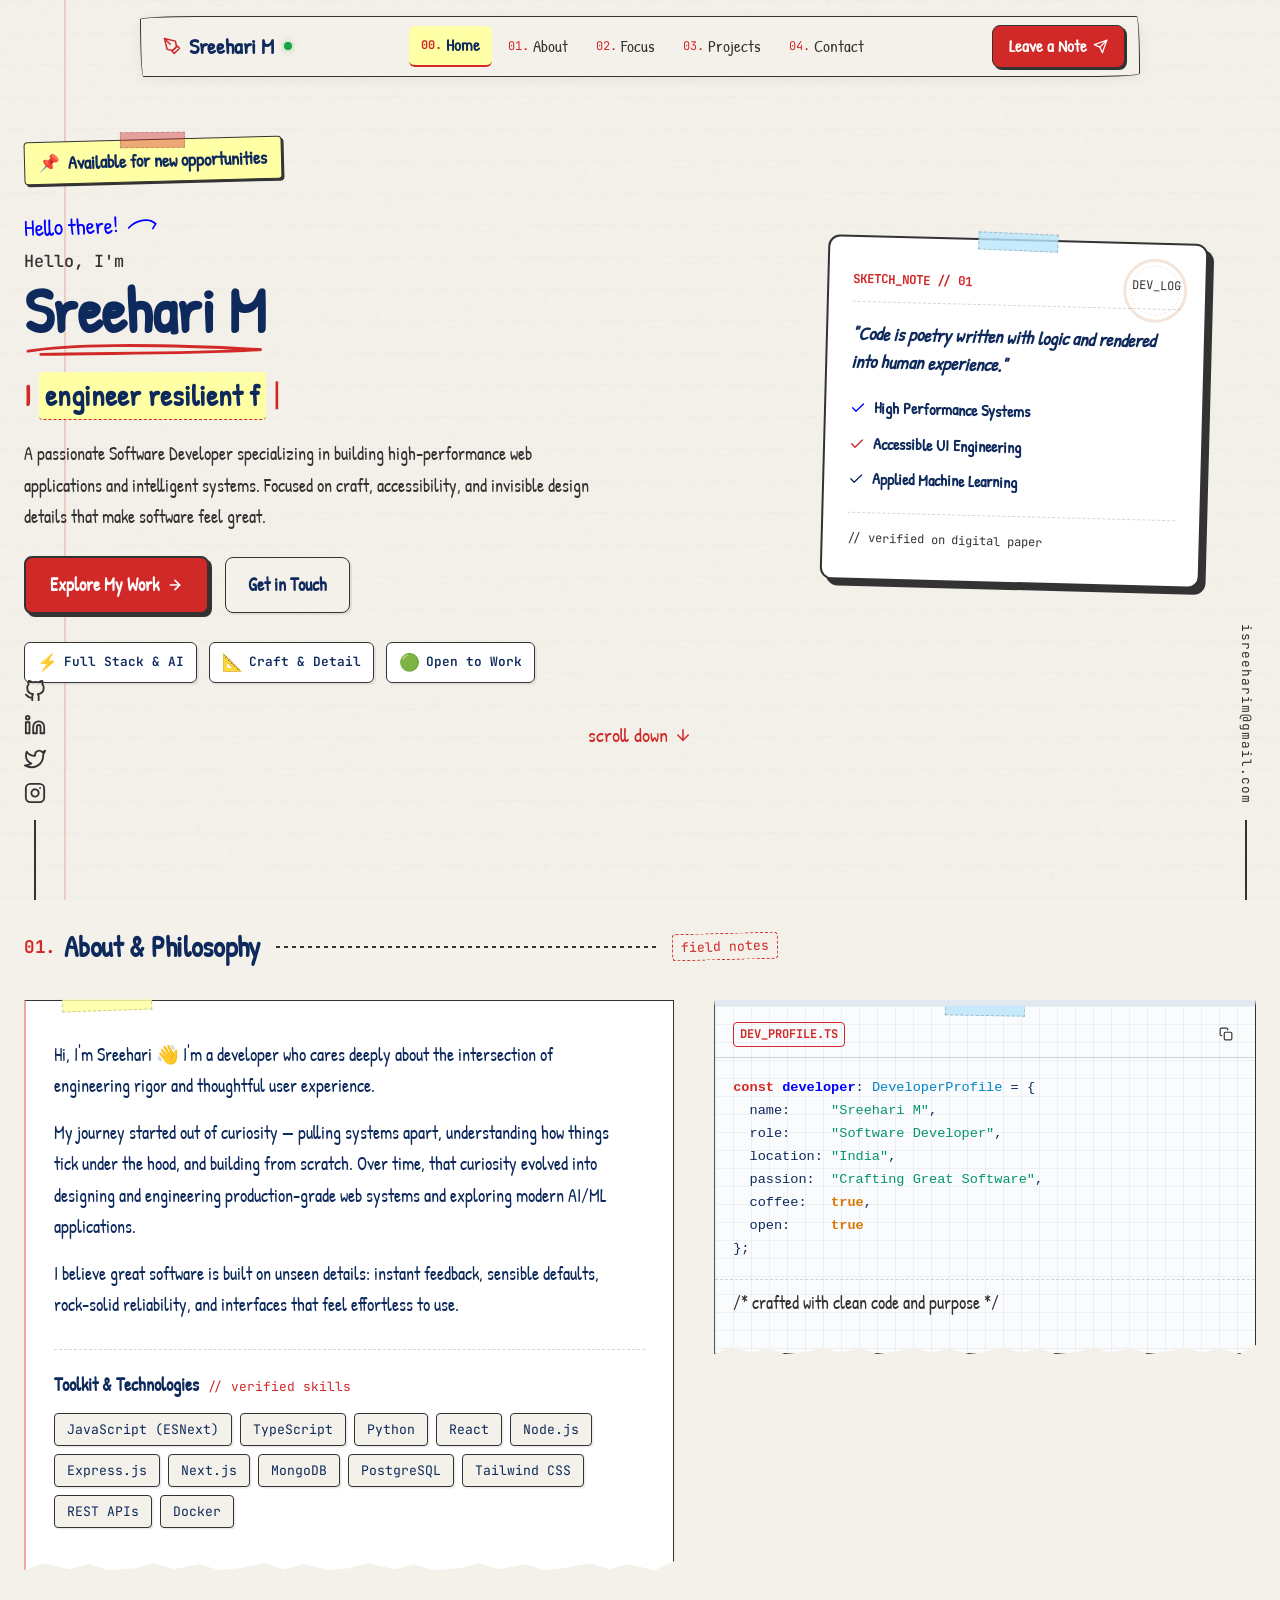
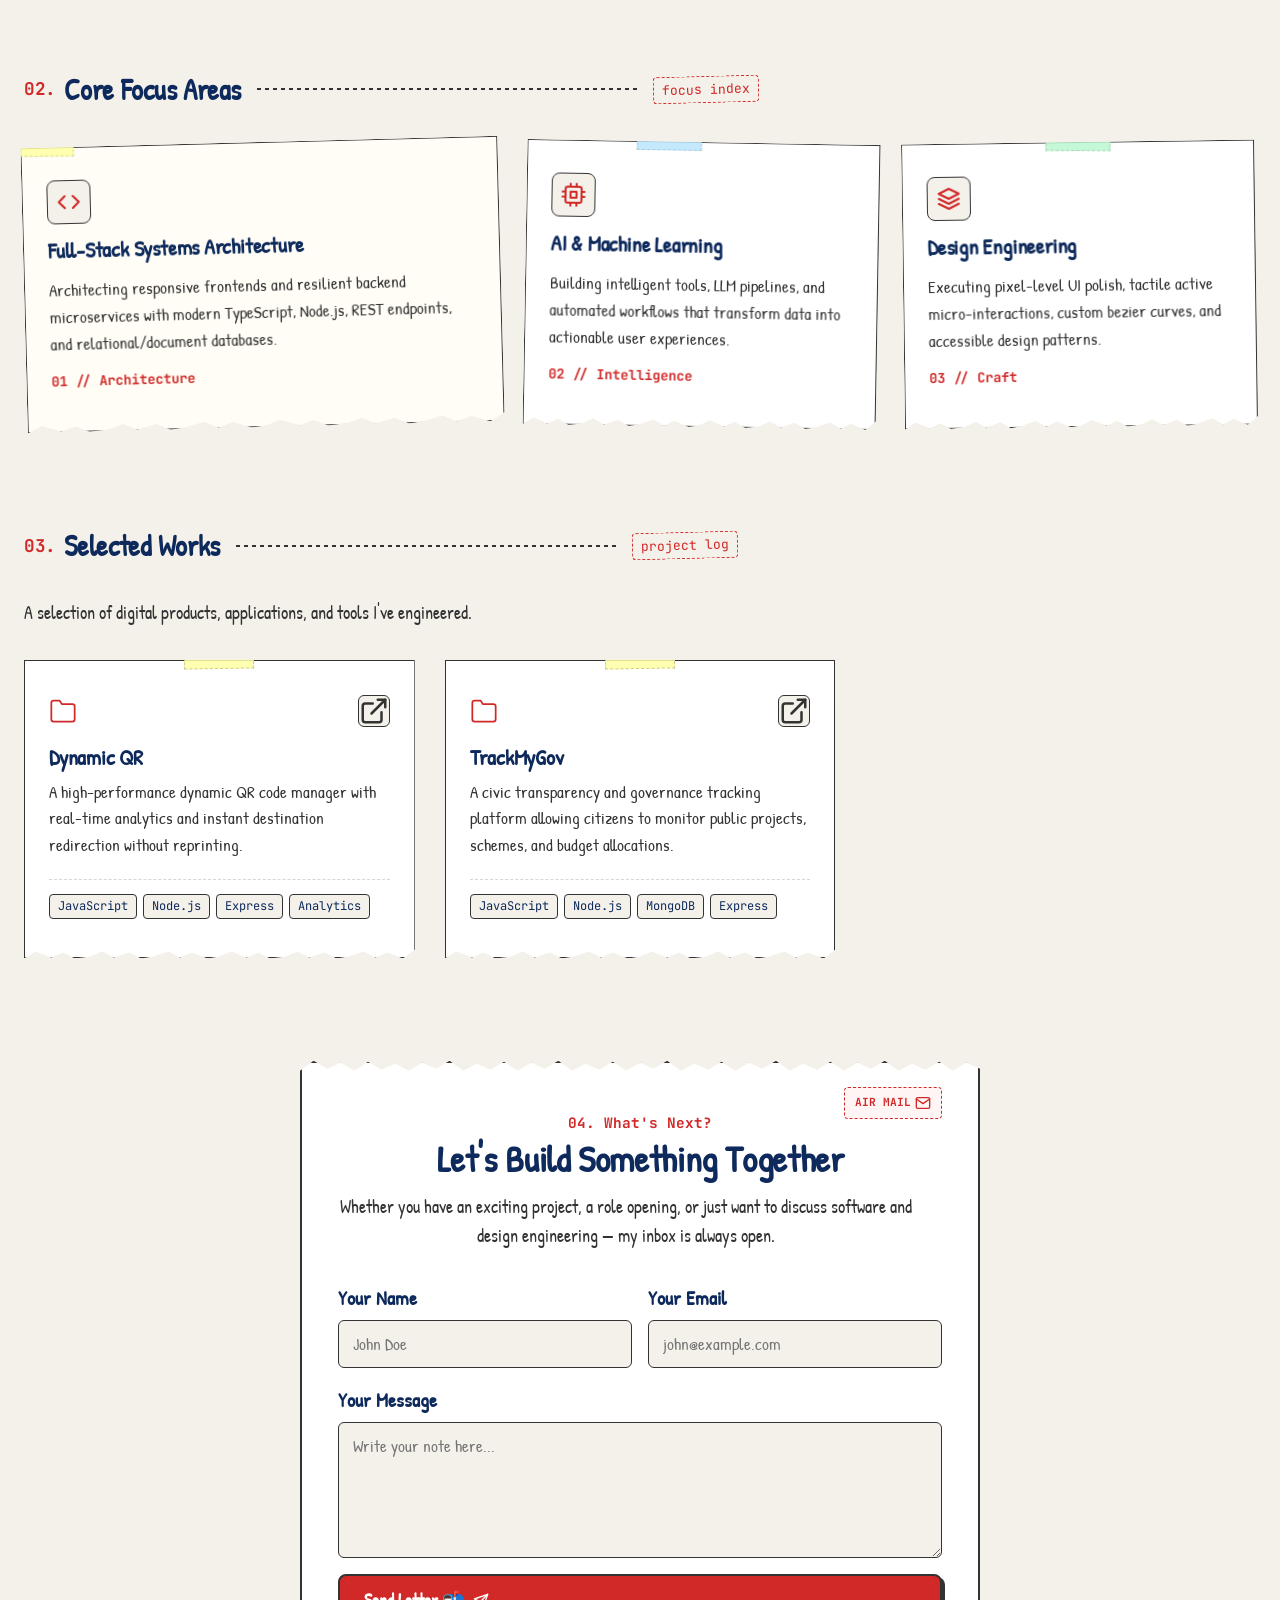
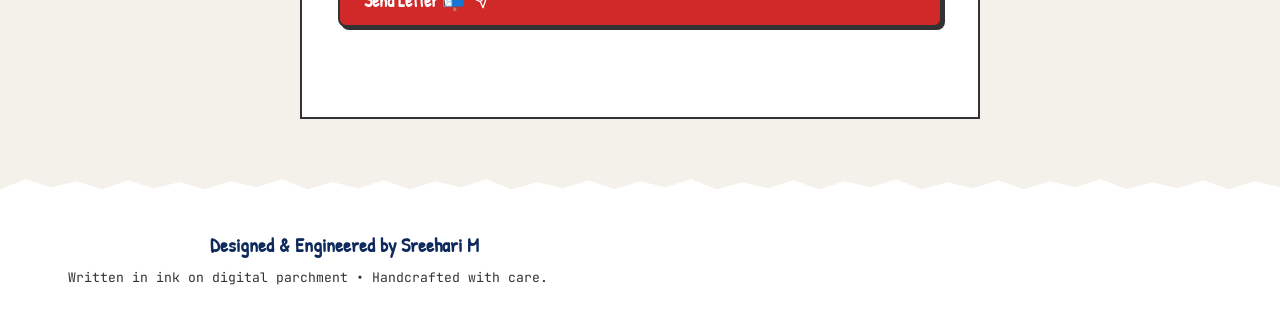
==== commit 131f505d: "Fix status sticky note toggle and display on landing page, and add instant tactile visual feedback o" ====
--- a/index.html
+++ b/index.html
@@ -127,9 +127,7 @@
                     <!-- Sticky Status Tag (Yellow Highlighter Surface) -->
                     <div class="sticky-status-note fade-up" id="hero-status-note" style="--delay: 0.1s">
                         <span class="washi-tape-strip"></span>
-                        <span class="status-pin-icon">
-                            <svg xmlns="http://www.w3.org/2000/svg" width="14" height="14" viewBox="0 0 24 24" fill="none" stroke="currentColor" stroke-width="2" stroke-linecap="round" stroke-linejoin="round"><path d="M21.41 11.58l-9-9C12.05 2.22 11.55 2 11 2H4a2 2 0 0 0-2 2v7c0 .55.22 1.05.59 1.42l9 9c.36.36.86.58 1.41.58.55 0 1.05-.22 1.41-.59l7-7c.37-.36.59-.86.59-1.41 0-.55-.23-1.06-.59-1.42z"></path><circle cx="9" cy="9" r="2"></circle></svg>
-                        </span>
+                        <span class="status-pin-icon">📌</span>
                         <span class="status-text" id="hero-badge">Available for new opportunities</span>
                     </div>
 
--- a/styles.css
+++ b/styles.css
@@ -56,6 +56,25 @@
   --z-overlay: 200;
   --z-modal: 300;
   --z-toast: 500;
+
+  /* Paper & Pen Notebook Ledger Tokens (for Admin Studio) */
+  --ink-primary: #0f172a;
+  --ink-secondary: #334155;
+  --ink-blue: #1d4ed8;
+  --ink-blue-hover: #1e40af;
+  --ink-red: #dc2626;
+  --ink-green: #15803d;
+  --ink-muted: #64748b;
+  --bg-paper: #fefcf7;
+  --bg-card: #ffffff;
+  --bg-sticky: #fef08a;
+  --border-ink: #334155;
+  --border-paper: #e2e8f0;
+  --highlighter-yellow: #fef08a;
+  --shadow-paper: 4px 4px 0 rgba(15, 23, 42, 0.08);
+  --shadow-paper-lift: 8px 8px 0 rgba(15, 23, 42, 0.12);
+  --font-hand: 'Caveat', cursive;
+  --font-sans: 'Plus Jakarta Sans', -apple-system, BlinkMacSystemFont, sans-serif;
 }
 
 /* ── 2. BASE RESETS & DESK PAPER TEXTURE ──────────────────────── */
@@ -156,6 +175,12 @@
   justify-content: center;
   z-index: var(--z-toast);
   transition: opacity 0.3s ease, visibility 0.3s ease;
+}
+
+.hidden,
+#hero-status-note.hidden,
+.sticky-status-note.hidden {
+  display: none !important;
 }
 
 .page-loader.hidden {
@@ -916,7 +941,7 @@
   50% { transform: translateY(6px); }
 }
 
-/* ── 9. ABOUT SECTION (ZIGZAG COMPOSITION) ───────────────────── */
+/* ── 9. ABOUT SECTION (TORN NOTEPAD & GRAPH SHEET) ───────────── */
 .about-zigzag-grid {
   display: grid;
   grid-template-columns: 1.2fr 1fr;
@@ -926,11 +951,26 @@
 
 .sketch-card {
   background: #FFFFFF;
-  border: 2px solid var(--color-border-sketch);
-  border-radius: 10px;
-  padding: 34px 28px;
+  border-left: 2.5px solid rgba(209, 40, 40, 0.4);
+  border-right: 1.5px solid var(--color-border-sketch);
+  border-top: 1.5px solid var(--color-border-sketch);
+  padding: 38px 28px 42px;
   position: relative;
-  box-shadow: var(--shadow-sketch);
+  clip-path: polygon(
+    0% 0%, 100% 0%, 100% calc(100% - 9px), 97% 100%, 93% calc(100% - 6px), 90% calc(100% - 1px),
+    87% calc(100% - 7px), 83% calc(100% - 2px), 80% 100%, 77% calc(100% - 6px), 73% calc(100% - 1px),
+    70% calc(100% - 7px), 67% calc(100% - 2px), 63% 100%, 60% calc(100% - 6px), 57% calc(100% - 1px),
+    53% calc(100% - 7px), 50% calc(100% - 2px), 47% 100%, 43% calc(100% - 6px), 40% calc(100% - 1px),
+    37% calc(100% - 7px), 33% calc(100% - 2px), 30% 100%, 27% calc(100% - 6px), 23% calc(100% - 1px),
+    20% calc(100% - 7px), 17% calc(100% - 2px), 13% 100%, 10% calc(100% - 6px), 7% calc(100% - 1px),
+    3% calc(100% - 7px), 0% 100%
+  );
+  filter: drop-shadow(0 10px 20px rgba(14, 42, 92, 0.08));
+  transition: transform 0.2s ease;
+}
+
+.sketch-card:hover {
+  transform: translateY(-3px);
 }
 
 .washi-tape-top {
@@ -942,13 +982,14 @@
   background: rgba(255, 255, 165, 0.85);
   border: 1px dashed rgba(0, 0, 0, 0.2);
   transform: rotate(-2deg);
+  z-index: 10;
 }
 
 .about-paragraphs-flow {
   display: flex;
   flex-direction: column;
   gap: 16px;
-  font-size: 1.1rem;
+  font-size: 1.15rem;
   line-height: 1.7;
 }
 
@@ -983,7 +1024,7 @@
 
 .skills-pills-cloud li {
   font-family: var(--font-mono);
-  font-size: 0.8rem;
+  font-size: 0.82rem;
   background: var(--color-primary);
   border: 1.5px solid var(--color-border-sketch);
   color: var(--color-secondary);
@@ -1000,17 +1041,27 @@
   transform: translateY(-2px) rotate(1deg);
 }
 
-/* Engineering Graph Paper Card */
+/* Engineering Graph Paper Card with Torn Deckled Bottom */
 .graph-sheet-card {
   background-color: #fafbfc;
   background-image: 
     linear-gradient(rgba(14, 42, 92, 0.05) 1px, transparent 1px),
     linear-gradient(90deg, rgba(14, 42, 92, 0.05) 1px, transparent 1px);
   background-size: 18px 18px;
-  border: 2px solid var(--color-border-sketch);
-  border-radius: 10px;
+  border: 1.5px solid var(--color-border-sketch);
+  border-top: 6px solid #e2e8f0;
   position: relative;
-  box-shadow: var(--shadow-sketch);
+  padding-bottom: 24px;
+  clip-path: polygon(
+    0% 0%, 100% 0%, 100% calc(100% - 9px), 97% 100%, 93% calc(100% - 6px), 90% calc(100% - 1px),
+    87% calc(100% - 7px), 83% calc(100% - 2px), 80% 100%, 77% calc(100% - 6px), 73% calc(100% - 1px),
+    70% calc(100% - 7px), 67% calc(100% - 2px), 63% 100%, 60% calc(100% - 6px), 57% calc(100% - 1px),
+    53% calc(100% - 7px), 50% calc(100% - 2px), 47% 100%, 43% calc(100% - 6px), 40% calc(100% - 1px),
+    37% calc(100% - 7px), 33% calc(100% - 2px), 30% 100%, 27% calc(100% - 6px), 23% calc(100% - 1px),
+    20% calc(100% - 7px), 17% calc(100% - 2px), 13% 100%, 10% calc(100% - 6px), 7% calc(100% - 1px),
+    3% calc(100% - 7px), 0% 100%
+  );
+  filter: drop-shadow(0 10px 20px rgba(14, 42, 92, 0.08));
   overflow: hidden;
 }
 
@@ -1023,6 +1074,7 @@
   height: 18px;
   background: rgba(186, 230, 253, 0.8);
   border: 1px dashed rgba(0, 0, 0, 0.2);
+  z-index: 10;
 }
 
 .graph-topbar {
@@ -1106,40 +1158,47 @@
 /* ── 10. HIGHLIGHTS (ASYMMETRIC GRID — NO 3 EQUAL COLS) ───────── */
 .highlights-asymmetric-grid {
   display: grid;
-  grid-template-columns: 1.4fr 1fr 1fr;
+  grid-template-columns: 1.35fr 1fr 1fr;
   gap: 24px;
 }
 
 .highlight-sketch-card {
   background: #FFFFFF;
-  border: 2px solid var(--color-border-sketch);
-  border-radius: 10px;
-  padding: 30px 24px;
+  border: 1.5px solid var(--color-border-sketch);
+  padding: 32px 24px 38px;
   position: relative;
   display: flex;
   flex-direction: column;
   gap: 14px;
-  box-shadow: var(--shadow-sketch);
-  transition: transform 0.2s ease, box-shadow 0.2s ease;
+  clip-path: polygon(
+    0% 0%, 100% 0%, 100% calc(100% - 9px), 97% 100%, 93% calc(100% - 6px), 90% calc(100% - 1px),
+    87% calc(100% - 7px), 83% calc(100% - 2px), 80% 100%, 77% calc(100% - 6px), 73% calc(100% - 1px),
+    70% calc(100% - 7px), 67% calc(100% - 2px), 63% 100%, 60% calc(100% - 6px), 57% calc(100% - 1px),
+    53% calc(100% - 7px), 50% calc(100% - 2px), 47% 100%, 43% calc(100% - 6px), 40% calc(100% - 1px),
+    37% calc(100% - 7px), 33% calc(100% - 2px), 30% 100%, 27% calc(100% - 6px), 23% calc(100% - 1px),
+    20% calc(100% - 7px), 17% calc(100% - 2px), 13% 100%, 10% calc(100% - 6px), 7% calc(100% - 1px),
+    3% calc(100% - 7px), 0% 100%
+  );
+  filter: drop-shadow(0 10px 20px rgba(14, 42, 92, 0.08));
+  transition: transform 0.2s ease, filter 0.2s ease;
 }
 
 .highlight-sketch-card.featured-focus {
   background: #fffdf5;
-  border-color: var(--color-border-sketch);
-}
-
-.card-tilt-left   { transform: rotate(-1deg); }
-.card-tilt-center { transform: rotate(0.8deg); }
-.card-tilt-right  { transform: rotate(-0.6deg); }
+}
+
+.card-tilt-left   { transform: rotate(-1.5deg); }
+.card-tilt-center { transform: rotate(1deg); }
+.card-tilt-right  { transform: rotate(-0.8deg); }
 
 .highlight-sketch-card:hover {
   transform: translateY(-4px) rotate(0deg);
-  box-shadow: var(--shadow-sketch-lift);
-}
-
-.washi-tape-strip.tape-left   { top: -8px; left: 20px; background: rgba(255, 255, 165, 0.85); }
-.washi-tape-strip.tape-center { top: -8px; left: 40%; transform: translateX(-50%); background: rgba(186, 230, 253, 0.85); }
-.washi-tape-strip.tape-right  { top: -8px; right: 20px; background: rgba(187, 247, 208, 0.85); }
+  filter: drop-shadow(0 14px 28px rgba(14, 42, 92, 0.12));
+}
+
+.washi-tape-strip.tape-left   { top: -8px; left: 20px; background: rgba(255, 255, 165, 0.85); z-index: 5; }
+.washi-tape-strip.tape-center { top: -8px; left: 40%; transform: translateX(-50%); background: rgba(186, 230, 253, 0.85); z-index: 5; }
+.washi-tape-strip.tape-right  { top: -8px; right: 20px; background: rgba(187, 247, 208, 0.85); z-index: 5; }
 
 .highlight-icon-box {
   width: 44px;
@@ -1173,7 +1232,7 @@
   margin-top: auto;
 }
 
-/* ── 11. PROJECTS GRID (ASYMMETRIC & SKETCH CARD TILES) ──────── */
+/* ── 11. PROJECTS GRID (TORN INDEX CARDS) ─────────────────────── */
 .project-grid {
   display: grid;
   grid-template-columns: repeat(auto-fill, minmax(340px, 1fr));
@@ -1182,16 +1241,24 @@
 
 .project-card {
   background: #FFFFFF;
-  border: 2px solid var(--color-border-sketch);
-  border-radius: 10px;
-  padding: 30px 24px;
+  border: 1.5px solid var(--color-border-sketch);
+  padding: 34px 24px 38px;
   display: flex;
   flex-direction: column;
   justify-content: space-between;
   position: relative;
-  box-shadow: var(--shadow-sketch);
-  transition: transform 0.2s ease, box-shadow 0.2s ease;
   min-height: 280px;
+  clip-path: polygon(
+    0% 0%, 100% 0%, 100% calc(100% - 9px), 97% 100%, 93% calc(100% - 6px), 90% calc(100% - 1px),
+    87% calc(100% - 7px), 83% calc(100% - 2px), 80% 100%, 77% calc(100% - 6px), 73% calc(100% - 1px),
+    70% calc(100% - 7px), 67% calc(100% - 2px), 63% 100%, 60% calc(100% - 6px), 57% calc(100% - 1px),
+    53% calc(100% - 7px), 50% calc(100% - 2px), 47% 100%, 43% calc(100% - 6px), 40% calc(100% - 1px),
+    37% calc(100% - 7px), 33% calc(100% - 2px), 30% 100%, 27% calc(100% - 6px), 23% calc(100% - 1px),
+    20% calc(100% - 7px), 17% calc(100% - 2px), 13% 100%, 10% calc(100% - 6px), 7% calc(100% - 1px),
+    3% calc(100% - 7px), 0% 100%
+  );
+  filter: drop-shadow(0 10px 20px rgba(14, 42, 92, 0.08));
+  transition: transform 0.2s ease, filter 0.2s ease;
 }
 
 .project-card::before {
@@ -1202,13 +1269,14 @@
   transform: translateX(-50%) rotate(-1deg);
   width: 70px;
   height: 16px;
-  background: rgba(255, 255, 165, 0.8);
+  background: rgba(255, 255, 165, 0.85);
   border: 1px dashed rgba(0, 0, 0, 0.2);
+  z-index: 5;
 }
 
 .project-card:hover {
-  transform: translateY(-4px) rotate(0deg);
-  box-shadow: var(--shadow-sketch-lift);
+  transform: translateY(-4px) rotate(0.5deg);
+  filter: drop-shadow(0 16px 30px rgba(14, 42, 92, 0.12));
 }
 
 .project-card:active {
@@ -1287,7 +1355,7 @@
   border-radius: 4px;
 }
 
-/* ── 12. CONTACT SECTION (AIRMAIL SKETCH MEMO) ───────────────── */
+/* ── 12. CONTACT SECTION (TORN AIRMAIL SKETCH MEMO) ──────────── */
 .contact-section {
   display: flex;
   justify-content: center;
@@ -1299,9 +1367,16 @@
   max-width: 680px;
   background: #FFFFFF;
   border: 2px solid var(--color-border-sketch);
-  border-radius: 12px;
-  padding: 44px 36px;
-  box-shadow: 6px 6px 0 var(--color-border-sketch);
+  padding: 48px 36px 42px;
+  clip-path: polygon(
+    0% 10px, 2% 0px, 4% 8px, 6% 2px, 8% 10px, 10% 1px, 12% 9px, 14% 3px, 16% 10px, 18% 2px,
+    20% 8px, 22% 0px, 24% 10px, 26% 3px, 28% 9px, 30% 1px, 32% 10px, 34% 2px, 36% 8px, 38% 0px,
+    40% 10px, 42% 3px, 44% 9px, 46% 1px, 48% 10px, 50% 2px, 52% 8px, 54% 0px, 56% 10px, 58% 3px,
+    60% 9px, 62% 1px, 64% 10px, 66% 2px, 68% 8px, 70% 0px, 72% 10px, 74% 3px, 76% 9px, 78% 1px,
+    80% 10px, 82% 2px, 84% 8px, 86% 0px, 88% 10px, 90% 3px, 92% 9px, 94% 1px, 96% 10px, 98% 2px,
+    100% 8px, 100% 100%, 0% 100%
+  );
+  filter: drop-shadow(0 12px 28px rgba(14, 42, 92, 0.09));
 }
 
 .postcard-stamp-box {
@@ -1412,18 +1487,27 @@
   margin-top: 8px;
 }
 
-/* ── 13. SITE FOOTER ─────────────────────────────────────────── */
+/* ── 13. SITE FOOTER (TORN PAPER SCRAP) ──────────────────────── */
 .site-footer {
   text-align: center;
   padding: 50px 20px 36px;
   position: relative;
   z-index: 10;
-  border-top: 1.5px dashed var(--color-border-muted);
+  background: #FFFFFF;
+  clip-path: polygon(
+    0% 10px, 2% 0px, 4% 8px, 6% 2px, 8% 10px, 10% 1px, 12% 9px, 14% 3px, 16% 10px, 18% 2px,
+    20% 8px, 22% 0px, 24% 10px, 26% 3px, 28% 9px, 30% 1px, 32% 10px, 34% 2px, 36% 8px, 38% 0px,
+    40% 10px, 42% 3px, 44% 9px, 46% 1px, 48% 10px, 50% 2px, 52% 8px, 54% 0px, 56% 10px, 58% 3px,
+    60% 9px, 62% 1px, 64% 10px, 66% 2px, 68% 8px, 70% 0px, 72% 10px, 74% 3px, 76% 9px, 78% 1px,
+    80% 10px, 82% 2px, 84% 8px, 86% 0px, 88% 10px, 90% 3px, 92% 9px, 94% 1px, 96% 10px, 98% 2px,
+    100% 8px, 100% 100%, 0% 100%
+  );
+  filter: drop-shadow(0 -6px 16px rgba(14, 42, 92, 0.05));
   margin-top: 60px;
 }
 
 .footer-copy {
-  font-size: 1.2rem;
+  font-size: 1.25rem;
   color: var(--color-secondary);
   font-weight: 700;
   margin-bottom: 6px;
@@ -1433,7 +1517,7 @@
 
 .footer-sub {
   font-family: var(--font-mono);
-  font-size: 0.8rem;
+  font-size: 0.82rem;
   color: var(--color-neutral);
 }
 
@@ -1472,28 +1556,15 @@
   }
 }
 
-/* ── 15. SCROLL REVEAL ANIMATIONS ────────────────────────────── */
-.fade-up {
-  opacity: 0;
-  transform: translateY(16px);
-  animation: fadeUpIn 420ms var(--ease-out) forwards;
-  animation-delay: var(--delay, 0s);
-}
-
-@keyframes fadeUpIn {
-  to {
-    opacity: 1;
-    transform: translateY(0);
-  }
-}
-
+/* ── 15. SCROLL REVEAL ANIMATIONS (GUARANTEED VISIBILITY) ─────── */
 .reveal-on-scroll {
-  opacity: 0;
-  transform: translateY(16px);
-  transition: opacity 420ms var(--ease-out), transform 420ms var(--ease-out);
-}
-
-.reveal-on-scroll.is-revealed {
   opacity: 1;
   transform: translateY(0);
-}
+  transition: opacity 350ms var(--ease-out), transform 350ms var(--ease-out);
+}
+
+.reveal-on-scroll.show,
+.reveal-on-scroll.is-revealed {
+  opacity: 1 !important;
+  transform: translateY(0) !important;
+}
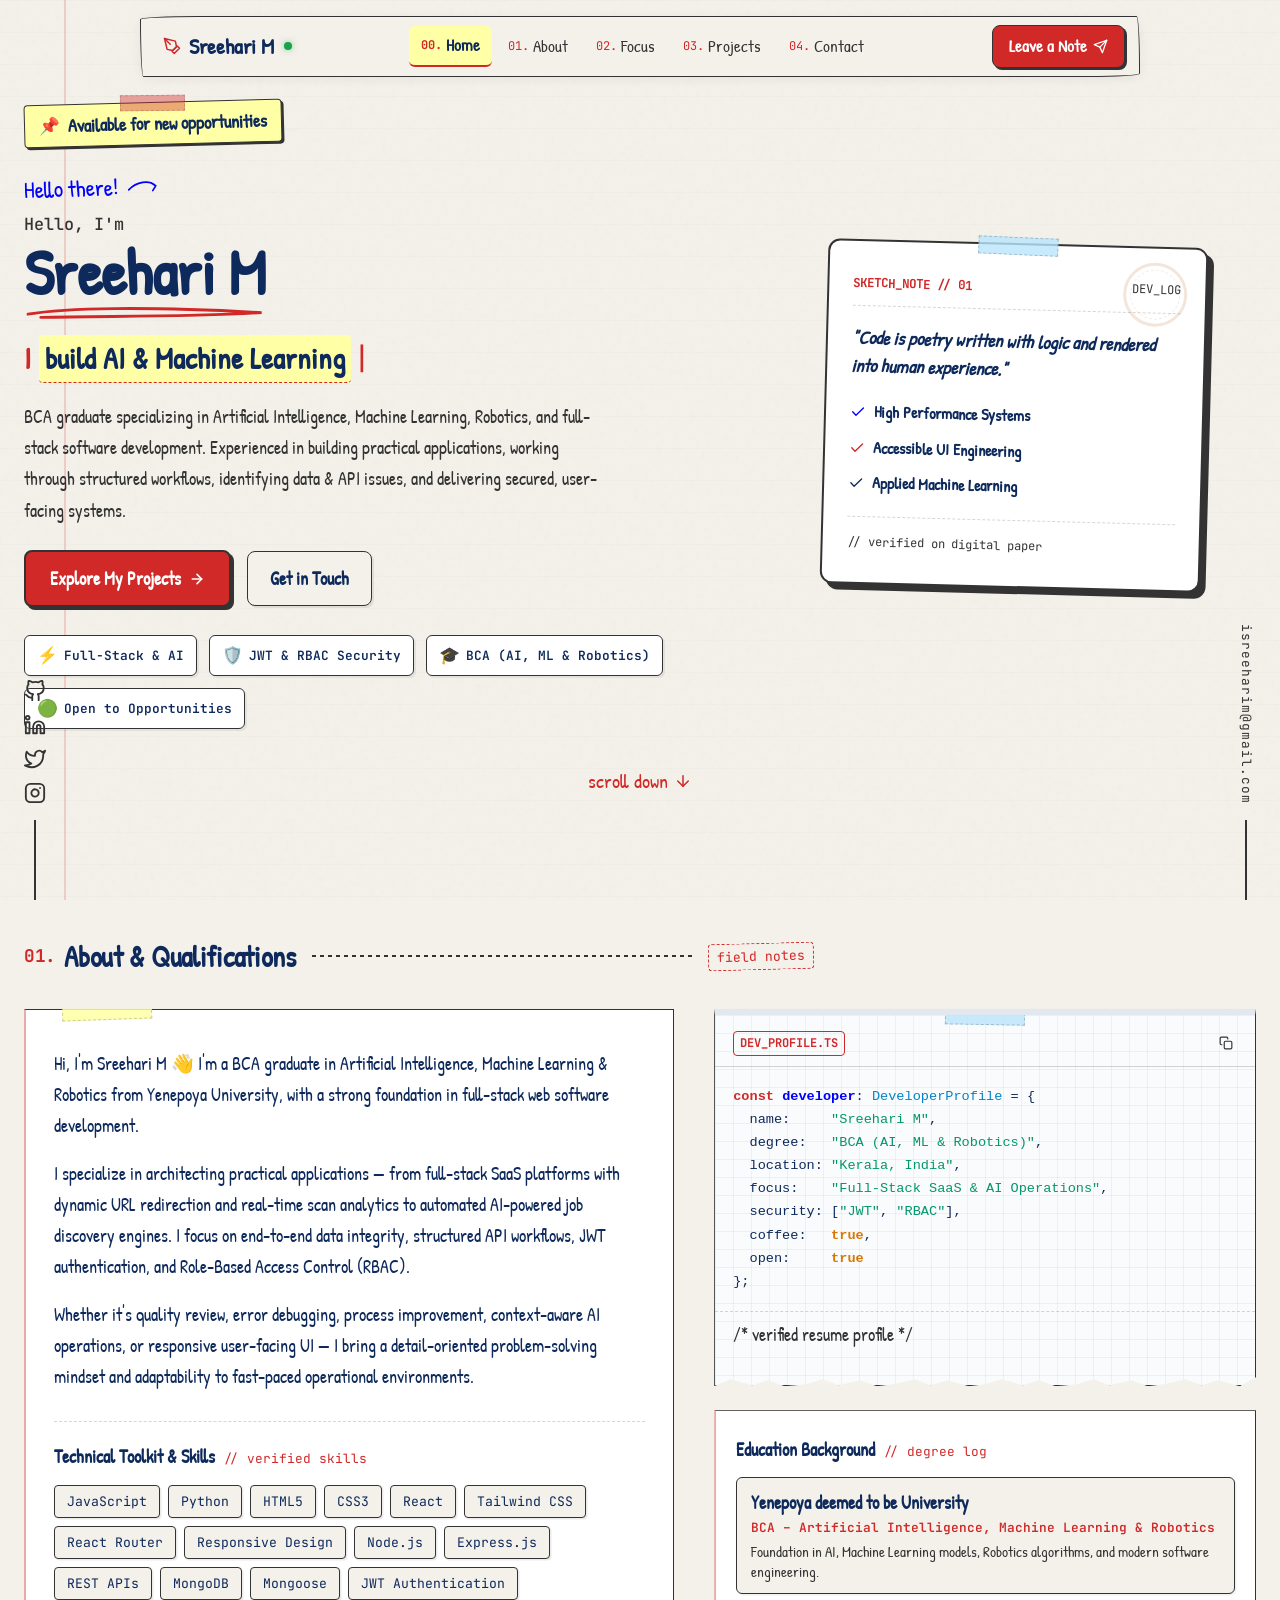
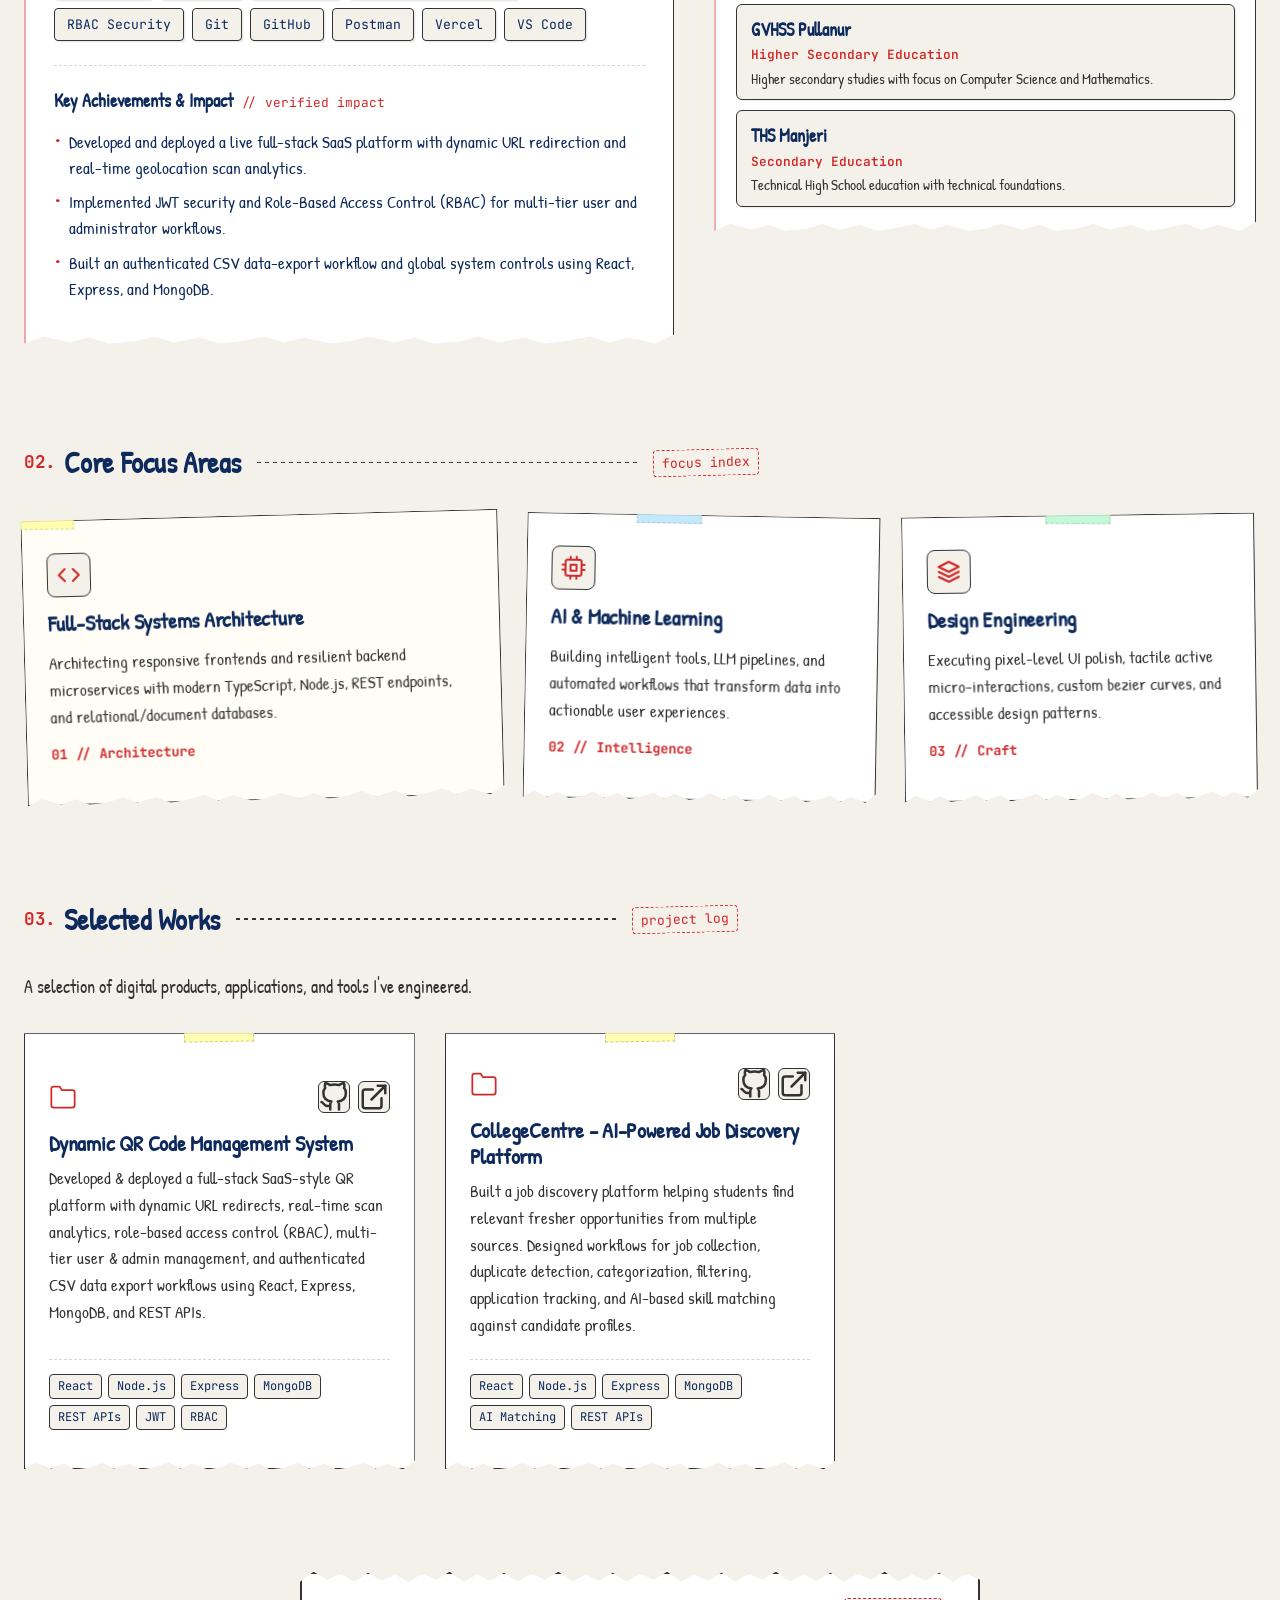
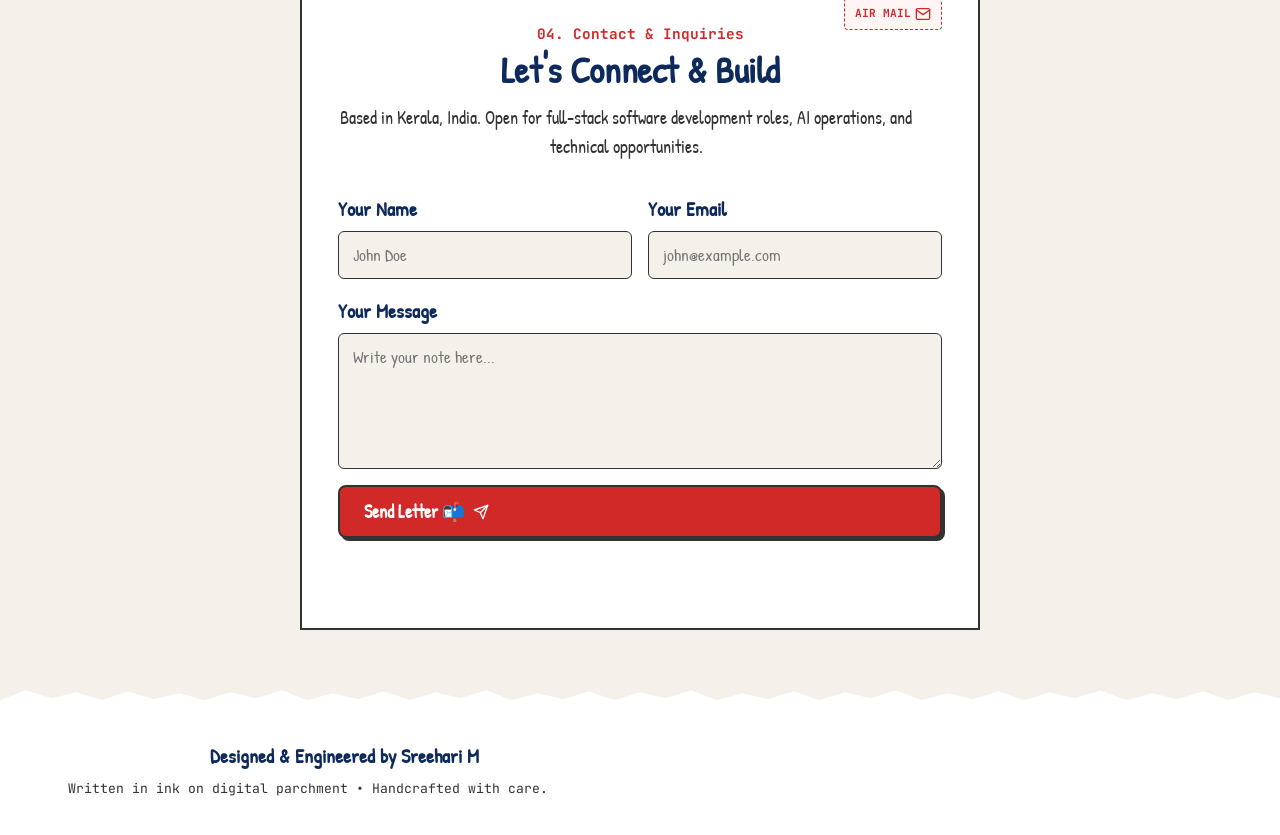
==== commit e2714553: "Update portfolio to 100% align with Sreehari M's official resume: education, SaaS projects, JWT/RBAC" ====
--- a/index.html
+++ b/index.html
@@ -256,35 +256,46 @@
                 <div class="about-text-column sketch-card">
                     <div class="washi-tape-top"></div>
                     <div class="about-paragraphs-flow" id="about-paragraphs">
-                        <p>Hi, I'm Sreehari. I'm a developer who cares deeply about the intersection of engineering rigor and thoughtful user experience.</p>
-                        <p>My journey started out of curiosity — pulling systems apart, understanding how things tick under the hood, and building from scratch. Over time, that curiosity evolved into designing and engineering production-grade web systems and exploring modern AI/ML applications.</p>
-                        <p>I believe great software is built on unseen details: instant feedback, sensible defaults, rock-solid reliability, and interfaces that feel effortless to use.</p>
+                        <p>Hi, I'm Sreehari M. I'm a BCA graduate in Artificial Intelligence, Machine Learning & Robotics from Yenepoya University, specializing in full-stack web software development.</p>
+                        <p>I build practical applications — from full-stack SaaS platforms with dynamic URL redirection and real-time analytics to automated AI-powered job discovery engines with JWT authentication and Role-Based Access Control (RBAC).</p>
                     </div>
 
                     <div class="skills-showcase-box">
                         <div class="skills-box-title">
-                            <span>Toolkit &amp; Technologies</span>
+                            <span>Technical Toolkit &amp; Skills</span>
                             <span class="hand-sub">// verified skills</span>
                         </div>
                         <ul class="skills-pills-cloud" id="skills-list">
-                            <li>JavaScript (ESNext)</li>
-                            <li>TypeScript</li>
+                            <li>JavaScript</li>
                             <li>Python</li>
                             <li>React</li>
+                            <li>Tailwind CSS</li>
                             <li>Node.js</li>
                             <li>Express.js</li>
-                            <li>Next.js</li>
+                            <li>REST APIs</li>
                             <li>MongoDB</li>
-                            <li>PostgreSQL</li>
-                            <li>Tailwind CSS</li>
-                            <li>REST APIs</li>
-                            <li>Docker</li>
+                            <li>JWT Auth</li>
+                            <li>RBAC Security</li>
+                            <li>Git &amp; GitHub</li>
+                            <li>VS Code</li>
                         </ul>
                     </div>
-                </div>
-
-                <!-- Code Sheet Box -->
-                <div class="about-card-column">
+
+                    <div class="achievements-showcase-box" style="margin-top:24px; padding-top:20px; border-top:1.5px dashed var(--color-border-muted);">
+                        <div class="skills-box-title">
+                            <span>Key Achievements &amp; Impact</span>
+                            <span class="hand-sub">// verified impact</span>
+                        </div>
+                        <ul class="achievements-list" id="achievements-list">
+                            <li class="achievement-item"><span class="achievement-bullet">•</span> <span>Developed &amp; deployed live full-stack SaaS platform with dynamic URL redirection &amp; real-time scan analytics.</span></li>
+                            <li class="achievement-item"><span class="achievement-bullet">•</span> <span>Implemented JWT security and Role-Based Access Control for multi-tier user &amp; administrator workflows.</span></li>
+                            <li class="achievement-item"><span class="achievement-bullet">•</span> <span>Built authenticated CSV data-export workflow &amp; global system controls using React, Express, &amp; MongoDB.</span></li>
+                        </ul>
+                    </div>
+                </div>
+
+                <!-- Code Sheet & Education Box -->
+                <div class="about-card-column" style="display:flex; flex-direction:column; gap:24px;">
                     <div class="graph-sheet-card" id="code-card">
                         <div class="washi-tape-strip top-center"></div>
                         <div class="graph-topbar">
@@ -297,15 +308,41 @@
                         <div class="graph-body">
                             <pre><code id="code-card-content"><span class="t-kw">const</span> <span class="t-fn">developer</span>: <span class="t-type">DeveloperProfile</span> = {
   name:     <span class="t-str">"Sreehari M"</span>,
-  role:     <span class="t-str">"Software Developer"</span>,
-  location: <span class="t-str">"India"</span>,
-  passion:  <span class="t-str">"Crafting Great Software"</span>,
+  degree:   <span class="t-str">"BCA (AI, ML & Robotics)"</span>,
+  location: <span class="t-str">"Kerala, India"</span>,
+  focus:    <span class="t-str">"Full-Stack SaaS & AI Operations"</span>,
+  security: [<span class="t-str">"JWT"</span>, <span class="t-str">"RBAC"</span>],
   coffee:   <span class="t-bool">true</span>,
   open:     <span class="t-bool">true</span>
 };</code></pre>
                         </div>
                         <div class="graph-footer-note">
-                            <span class="hand-comment">/* crafted with clean code and purpose */</span>
+                            <span class="hand-comment">/* verified resume profile */</span>
+                        </div>
+                    </div>
+
+                    <!-- Education Sketchnote Card -->
+                    <div class="sketch-card" style="padding: 24px 20px;">
+                        <div class="skills-box-title" style="margin-bottom:12px;">
+                            <span>Education Background</span>
+                            <span class="hand-sub">// degree log</span>
+                        </div>
+                        <div class="education-list" id="education-list">
+                            <div class="education-item">
+                                <div class="edu-institution">Yenepoya deemed to be University</div>
+                                <div class="edu-degree">BCA – Artificial Intelligence, Machine Learning &amp; Robotics</div>
+                                <div class="edu-detail">Foundation in AI algorithms, ML models, Robotics, and full-stack software development.</div>
+                            </div>
+                            <div class="education-item">
+                                <div class="edu-institution">GVHSS Pullanur</div>
+                                <div class="edu-degree">Higher Secondary Education</div>
+                                <div class="edu-detail">Higher secondary studies with Computer Science focus.</div>
+                            </div>
+                            <div class="education-item">
+                                <div class="edu-institution">THS Manjeri</div>
+                                <div class="edu-degree">Secondary Education</div>
+                                <div class="edu-detail">Technical High School education.</div>
+                            </div>
                         </div>
                     </div>
                 </div>
--- a/styles.css
+++ b/styles.css
@@ -1039,6 +1039,72 @@
   border-color: var(--color-tertiary);
   color: var(--color-tertiary);
   transform: translateY(-2px) rotate(1deg);
+}
+
+/* ── Education & Key Achievements Styles ──────────────────────── */
+.education-list {
+  display: flex;
+  flex-direction: column;
+  gap: 10px;
+}
+
+.education-item {
+  background: var(--color-primary);
+  border: 1.5px solid var(--color-border-sketch);
+  border-radius: 6px;
+  padding: 10px 14px;
+  box-shadow: 1.5px 1.5px 0 rgba(0, 0, 0, 0.06);
+  transition: transform 0.15s ease;
+}
+
+.education-item:hover {
+  transform: translateY(-2px);
+  border-color: var(--color-tertiary);
+}
+
+.edu-institution {
+  font-family: var(--font-display);
+  font-size: 1.15rem;
+  font-weight: 700;
+  color: var(--color-secondary);
+}
+
+.edu-degree {
+  font-family: var(--font-mono);
+  font-size: 0.8rem;
+  color: var(--color-tertiary);
+  font-weight: 600;
+  margin-top: 1px;
+}
+
+.edu-detail {
+  font-size: 0.92rem;
+  color: var(--color-neutral);
+  margin-top: 3px;
+  line-height: 1.4;
+}
+
+.achievements-list {
+  display: flex;
+  flex-direction: column;
+  gap: 8px;
+  margin-top: 10px;
+}
+
+.achievement-item {
+  display: flex;
+  align-items: flex-start;
+  gap: 8px;
+  font-size: 1.05rem;
+  color: var(--color-secondary);
+  line-height: 1.55;
+}
+
+.achievement-bullet {
+  color: var(--color-tertiary);
+  font-weight: 700;
+  font-size: 1.2rem;
+  line-height: 1;
 }
 
 /* Engineering Graph Paper Card with Torn Deckled Bottom */
@@ -1521,7 +1587,7 @@
   color: var(--color-neutral);
 }
 
-/* ── 14. RESPONSIVE BREAKPOINTS (COLLAPSE UNDER 768px) ───────── */
+/* ── 14. RESPONSIVE BREAKPOINTS (COMPREHENSIVE MOBILE SYSTEM) ── */
 @media (max-width: 1024px) {
   .hero-layout-grid {
     grid-template-columns: 1fr;
@@ -1529,30 +1595,263 @@
   }
   .about-zigzag-grid {
     grid-template-columns: 1fr;
+    gap: 32px;
   }
   .highlights-asymmetric-grid {
     grid-template-columns: 1fr 1fr;
-  }
+    gap: 20px;
+  }
+  .fixed-side { display: none; }
 }
 
 @media (max-width: 768px) {
+  .sketch-container {
+    padding: 0 16px;
+  }
+
+  .notebook-sheet-margin {
+    left: 10px;
+    opacity: 0.3;
+    width: 1.5px;
+  }
+
+  .section-layout {
+    padding: 3.5rem 0 0;
+  }
+
+  .section-header {
+    margin-bottom: 24px;
+    flex-wrap: wrap;
+    gap: 10px;
+  }
+
+  .section-title {
+    font-size: 1.5rem;
+    white-space: normal;
+  }
+
+  .section-title-line {
+    max-width: 120px;
+  }
+
+  .section-subtitle {
+    font-size: 1.05rem;
+    margin-bottom: 20px;
+  }
+
+  /* Navbar Mobile Layout */
+  .navbar-wrapper {
+    top: 10px;
+    padding: 0 12px;
+  }
+
+  .navbar-capsule {
+    padding: 6px 14px;
+    gap: 10px;
+  }
+
   .nav-menu { display: none; }
-  .hamburger { display: flex; }
-  
+
+  .hamburger {
+    display: flex;
+    width: 44px;
+    height: 44px;
+    align-items: center;
+    justify-content: center;
+    padding: 0;
+    touch-action: manipulation;
+  }
+
+  .hamburger span {
+    width: 22px;
+    height: 2.5px;
+  }
+
+  /* Hero Section Mobile */
+  .hero-section {
+    padding-top: calc(var(--nav-height) + 16px);
+    padding-bottom: 30px;
+    min-height: auto;
+  }
+
+  .hero-intro {
+    margin-bottom: 12px;
+  }
+
+  .hero-name {
+    font-size: clamp(2.4rem, 9vw, 3.2rem);
+    line-height: 1.15;
+  }
+
+  .hero-typewriter-wrapper {
+    font-size: clamp(1.2rem, 5vw, 1.55rem);
+    margin-bottom: 16px;
+  }
+
+  .hero-summary {
+    font-size: 1.1rem;
+    line-height: 1.6;
+    margin-bottom: 24px;
+  }
+
+  .hero-actions {
+    width: 100%;
+    margin-bottom: 24px;
+  }
+
+  .hero-metrics-row {
+    width: 100%;
+    gap: 8px;
+  }
+
+  .sketch-doodle-card {
+    max-width: 100%;
+    padding: 26px 18px 22px;
+    transform: none;
+  }
+
+  .sketch-doodle-card:hover {
+    transform: none;
+  }
+
+  /* Highlights & Projects Mobile */
   .highlights-asymmetric-grid {
     grid-template-columns: 1fr;
-  }
-  
+    gap: 20px;
+  }
+
+  .highlight-sketch-card {
+    transform: none !important;
+    padding: 28px 18px 32px;
+  }
+
+  .highlight-sketch-card:hover {
+    transform: translateY(-2px) !important;
+  }
+
+  .project-grid {
+    grid-template-columns: 1fr;
+    gap: 20px;
+  }
+
+  .project-card {
+    transform: none !important;
+    padding: 28px 18px 32px;
+    min-height: auto;
+  }
+
+  .project-card:hover {
+    transform: translateY(-2px) !important;
+  }
+
+  /* Contact Postcard Mobile */
+  .postcard-wrapper {
+    padding: 32px 18px 28px;
+  }
+
+  .postcard-stamp-box {
+    position: static;
+    margin-bottom: 16px;
+    justify-content: flex-end;
+  }
+
+  .contact-heading {
+    font-size: 1.75rem;
+  }
+
+  .contact-desc {
+    font-size: 1.05rem;
+    margin-bottom: 24px;
+  }
+
   .form-row-2 {
     grid-template-columns: 1fr;
-  }
-  
-  .project-grid {
-    grid-template-columns: 1fr;
-  }
-  
+    gap: 14px;
+  }
+
+  /* 16px font-size prevents iOS Safari zoom on focus */
+  .form-field-group input,
+  .form-field-group textarea {
+    font-size: 16px;
+    padding: 12px 14px;
+  }
+
+  .btn-primary-sketch,
+  .btn-secondary-sketch {
+    min-height: 48px;
+  }
+
+  /* Footer Mobile */
+  .site-footer {
+    padding: 38px 16px 28px;
+    margin-top: 40px;
+  }
+
+  .footer-copy {
+    font-size: 1.15rem;
+  }
+}
+
+@media (max-width: 480px) {
+  .nav-logo {
+    font-size: 1.2rem;
+  }
+
+  .nav-cta-btn {
+    display: none;
+  }
+
+  .hero-name {
+    font-size: 2.35rem;
+  }
+
+  .hero-greeting {
+    font-size: 1.2rem;
+  }
+
+  .hero-typewriter-wrapper {
+    font-size: 1.25rem;
+  }
+
+  .hero-actions {
+    flex-direction: column;
+    gap: 10px;
+  }
+
+  .btn-primary-sketch,
+  .btn-secondary-sketch {
+    width: 100%;
+    justify-content: center;
+    text-align: center;
+    padding: 12px 16px;
+    font-size: 1.15rem;
+  }
+
+  .metric-pill {
+    width: 100%;
+    justify-content: flex-start;
+    padding: 8px 12px;
+  }
+
+  .sketch-card {
+    padding: 24px 16px 30px;
+  }
+
+  .graph-topbar {
+    padding: 10px 12px;
+  }
+
+  .graph-body {
+    padding: 12px 10px;
+    font-size: 0.74rem;
+  }
+
   .postcard-wrapper {
-    padding: 32px 20px;
+    padding: 28px 14px 24px;
+  }
+
+  .contact-heading {
+    font-size: 1.55rem;
   }
 }
 
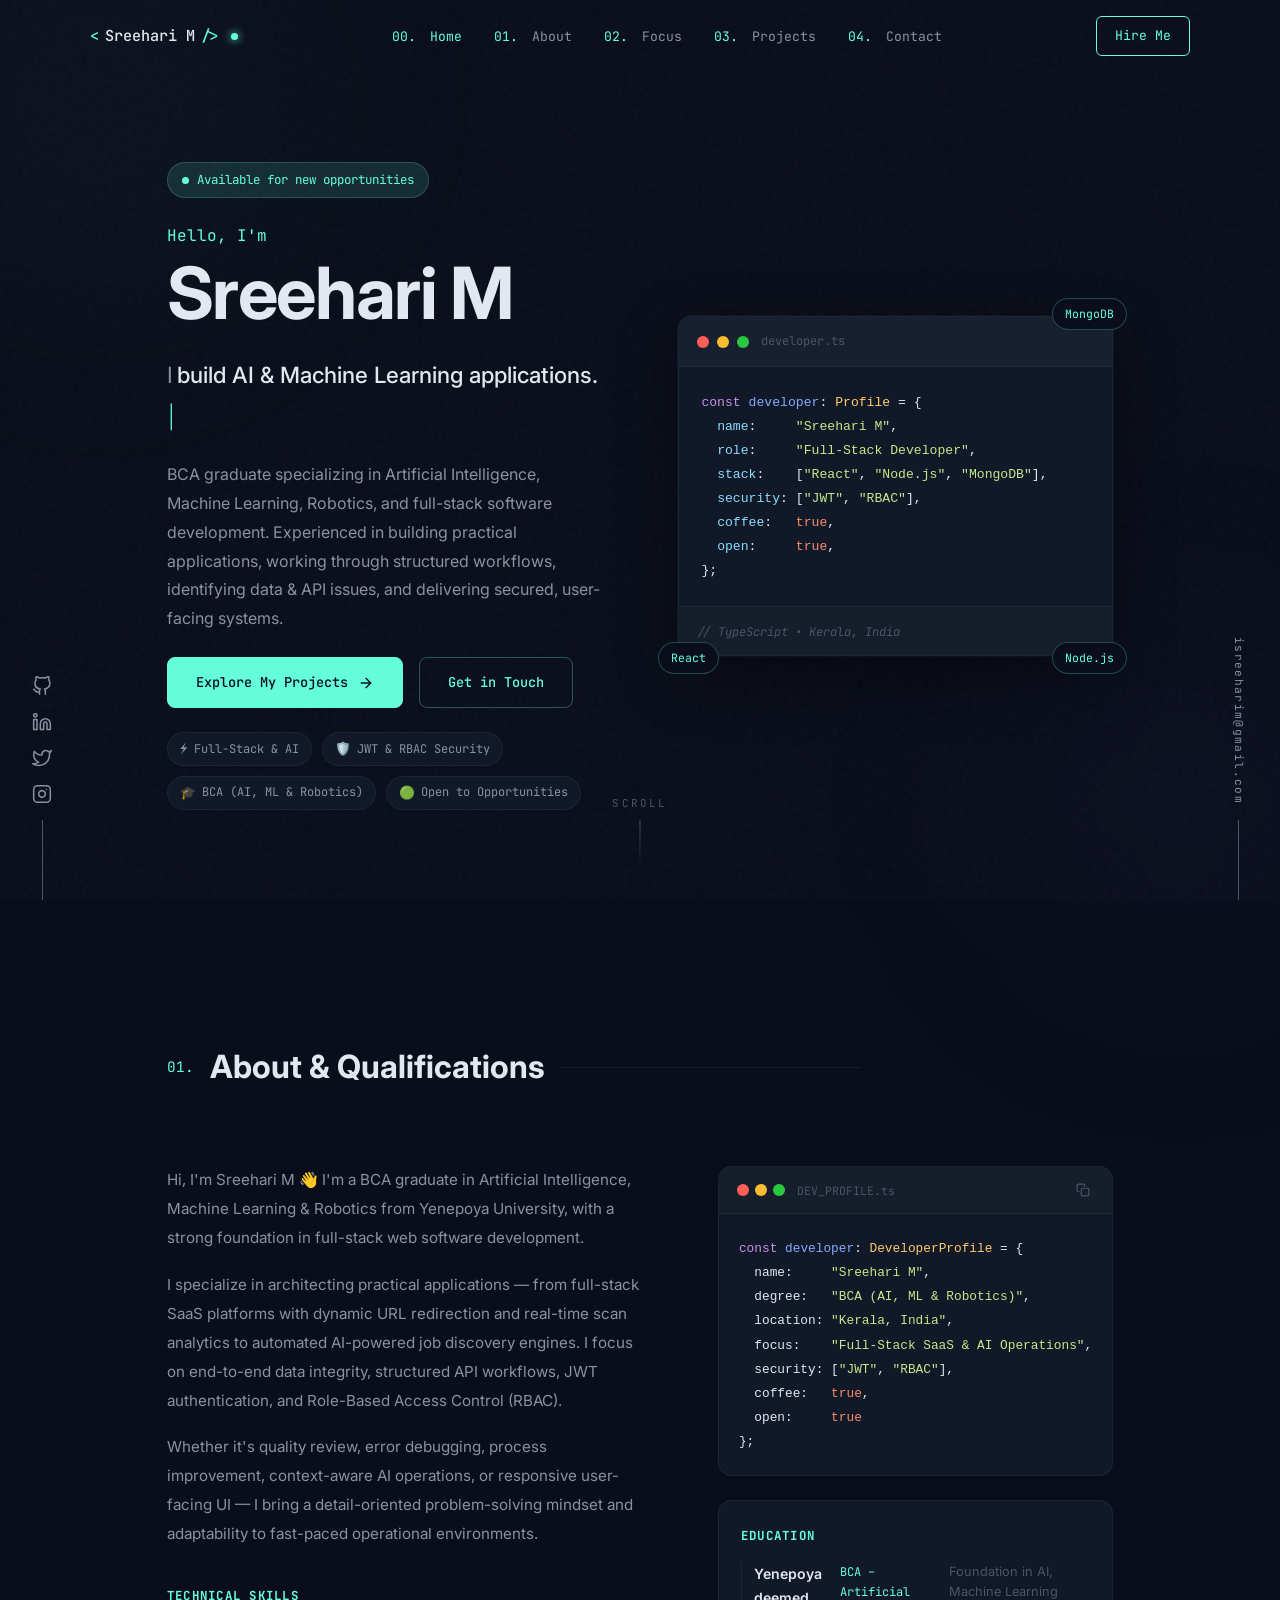
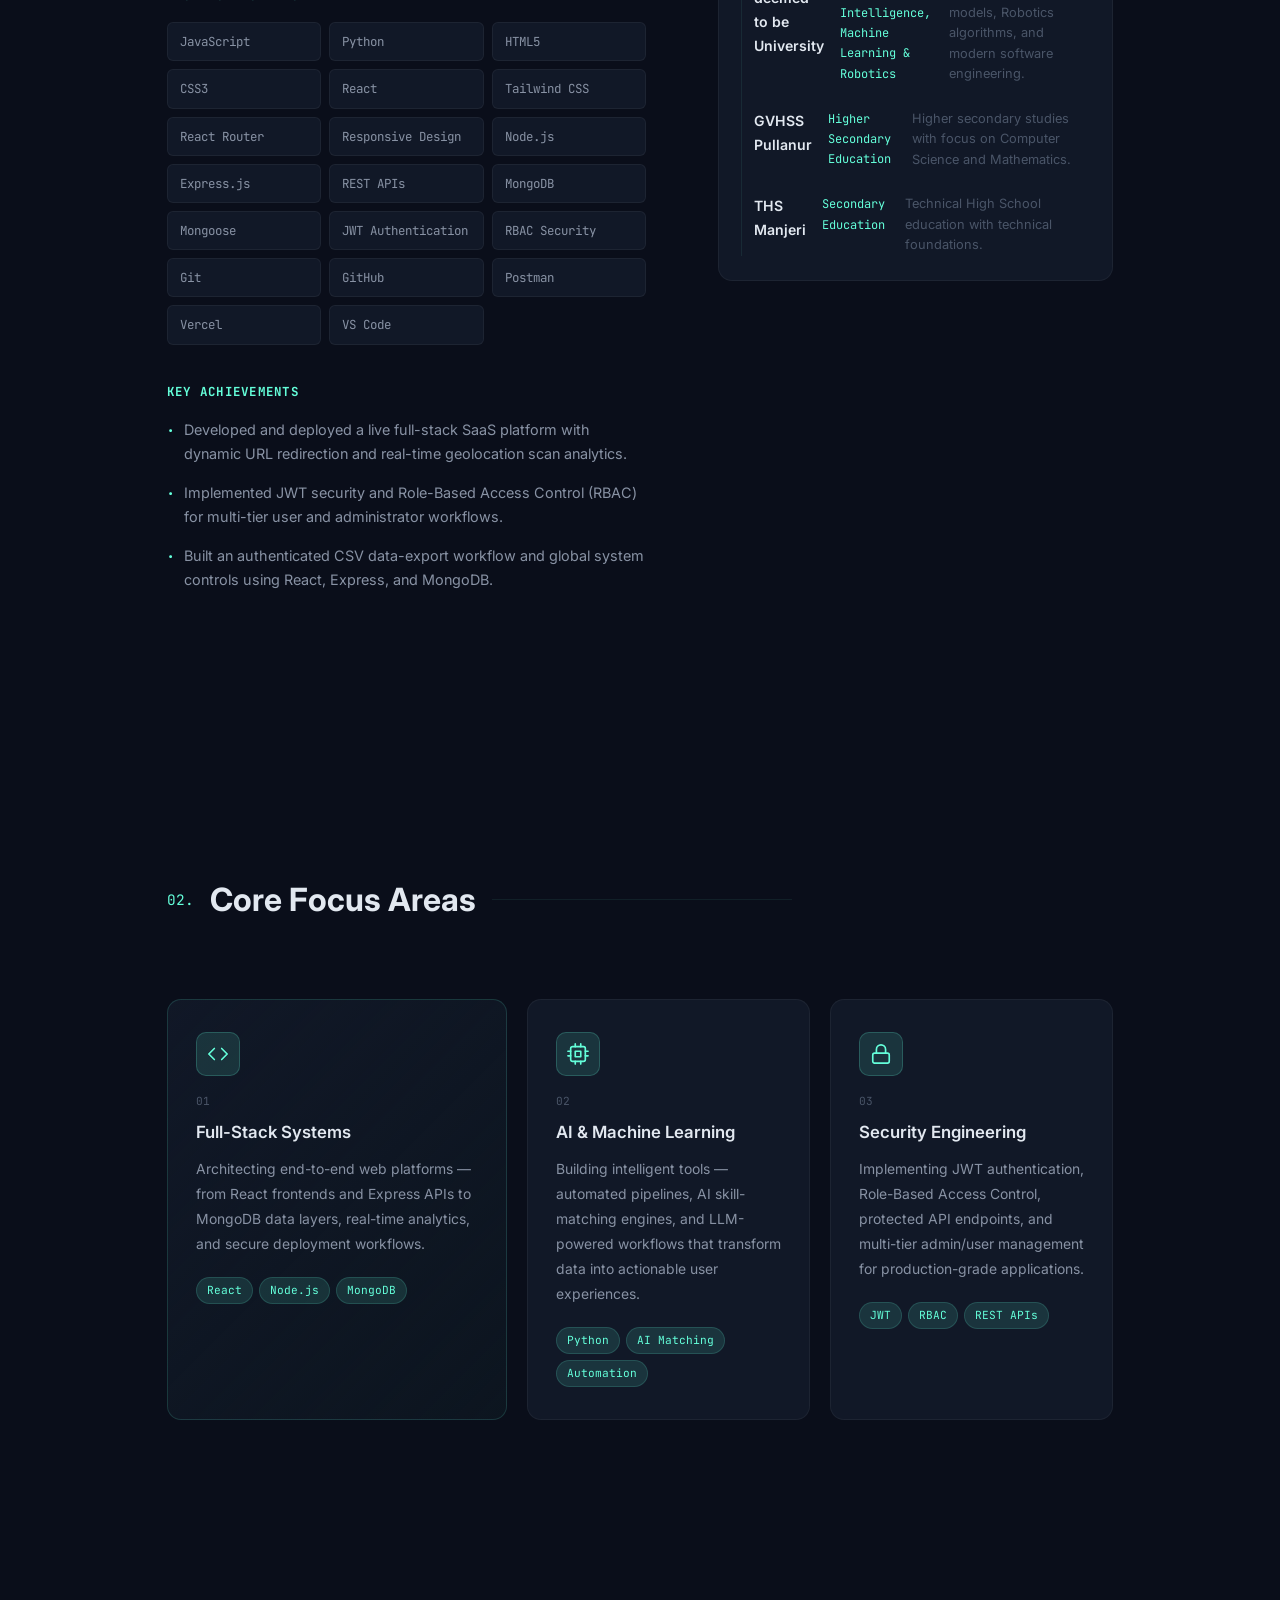
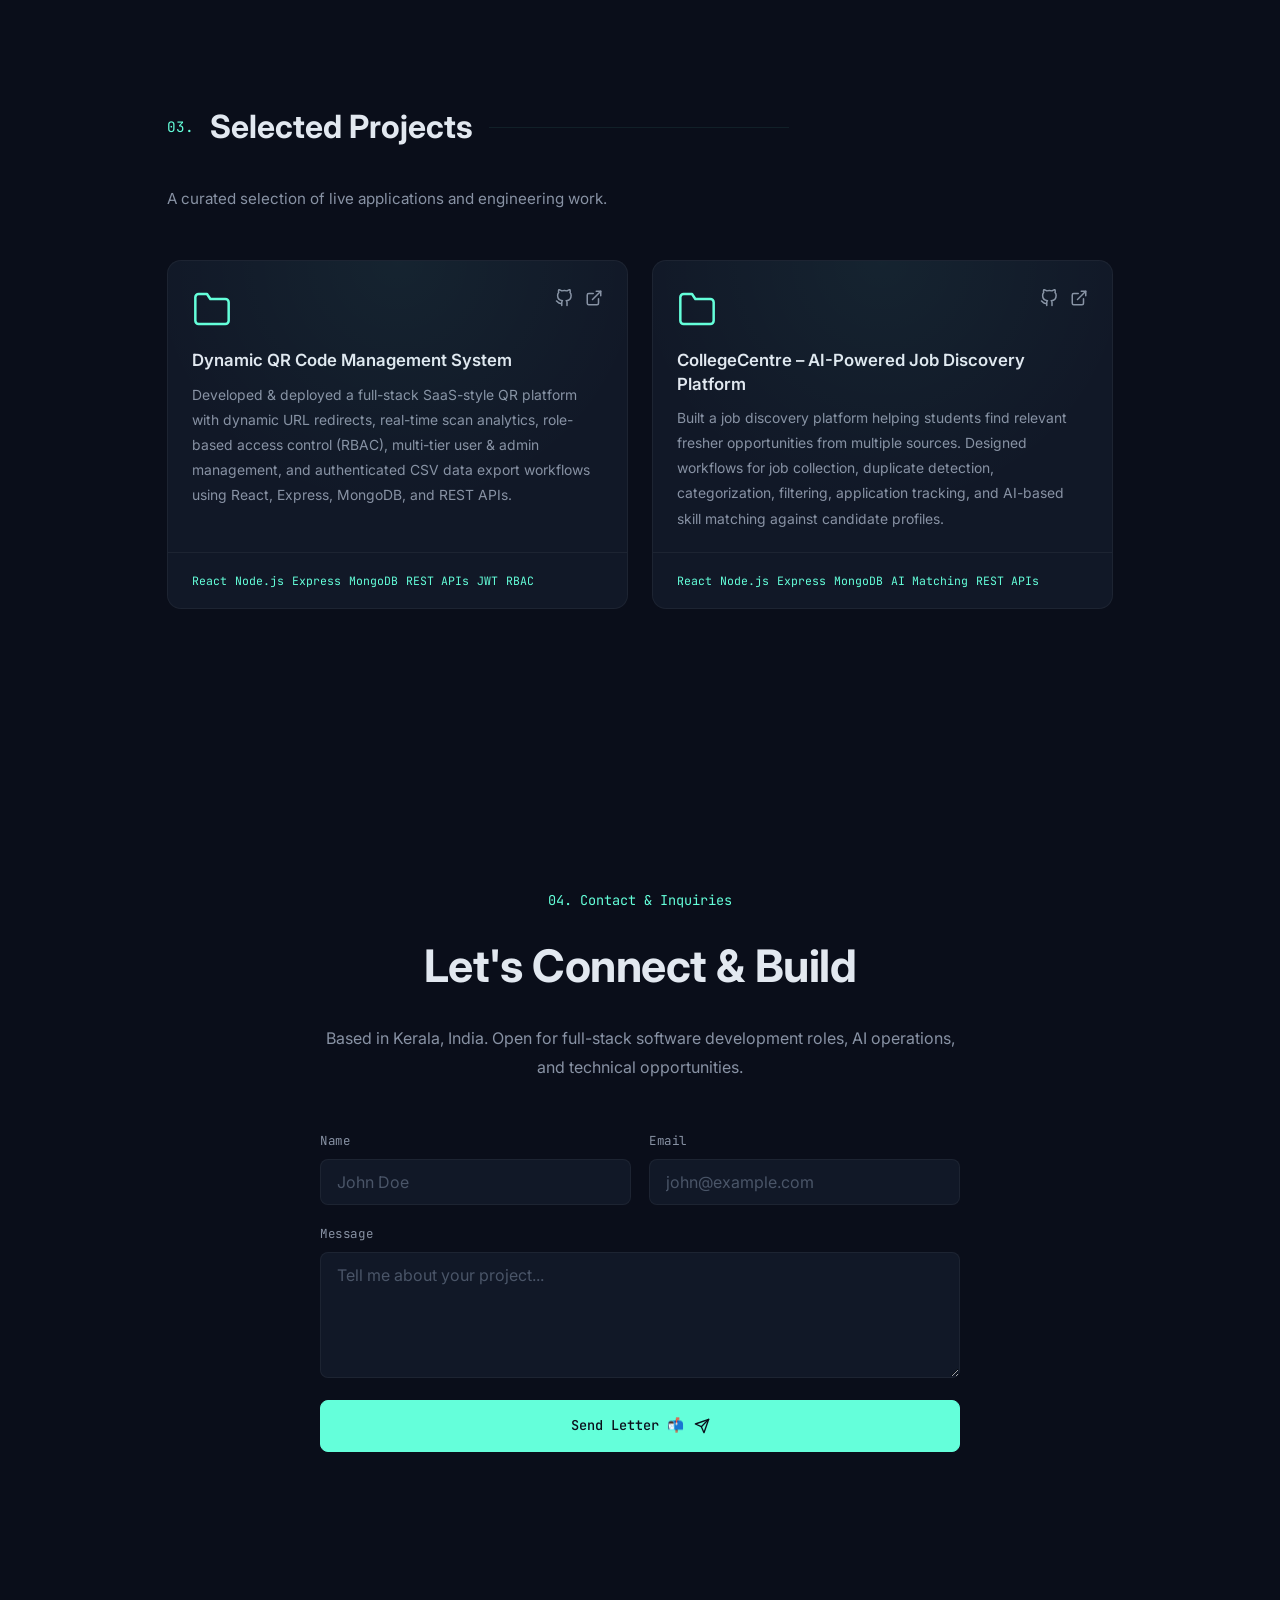
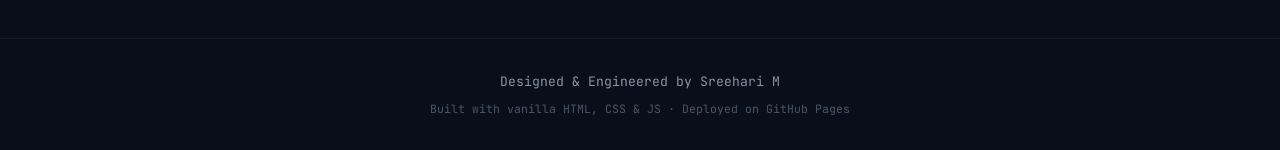
==== commit 5024e87a: "Redesign: premium dark developer portfolio UI from scratch" ====
--- a/index.html
+++ b/index.html
@@ -3,66 +3,61 @@
 <head>
     <meta charset="UTF-8">
     <meta name="viewport" content="width=device-width, initial-scale=1.0">
-    <meta name="description" id="meta-desc" content="Sreehari M — Software Developer & Engineer. Hand-drawn sketchnote portfolio showcasing full-stack systems, machine learning, and crafted digital tools.">
-    <title id="site-title">Sreehari M | Sketchnote Portfolio</title>
-    
-    <!-- Design System Stylesheet -->
+    <meta name="description" id="meta-desc" content="Sreehari M — Full-Stack & AI Software Developer. Building SaaS platforms, secured APIs, and intelligent systems with React, Node.js, and MongoDB.">
+    <title id="site-title">Sreehari M | Software Developer</title>
+
+    <!-- Stylesheet -->
     <link rel="stylesheet" href="styles.css">
-    
-    <!-- Typography: Patrick Hand (Handwritten Display & Body) + JetBrains Mono (Technical Monospace) -->
+
+    <!-- Typography: Inter (UI) + JetBrains Mono (Code) -->
     <link rel="preconnect" href="https://fonts.googleapis.com">
     <link rel="preconnect" href="https://fonts.gstatic.com" crossorigin>
-    <link href="https://fonts.googleapis.com/css2?family=JetBrains+Mono:wght@400;500;600;700&family=Patrick+Hand&display=swap" rel="stylesheet">
-    
-    <!-- State Management & App Logic -->
+    <link href="https://fonts.googleapis.com/css2?family=Inter:wght@300;400;500;600;700&family=JetBrains+Mono:wght@400;500;600&display=swap" rel="stylesheet">
+
+    <!-- Data Layer -->
     <script src="data.js"></script>
     <script src="script.js" defer></script>
 </head>
-<body class="site-body sketch-theme">
-
-    <!-- ── PAGE LOADER ───────────────────────────────────────────── -->
+<body class="site-body">
+
+    <!-- ── PAGE LOADER ──────────────────────────────────────────── -->
     <div id="loader" class="page-loader" aria-hidden="true">
         <div class="loader-inner">
-            <div class="sketch-pen-icon">
-                <svg xmlns="http://www.w3.org/2000/svg" width="36" height="36" viewBox="0 0 24 24" fill="none" stroke="currentColor" stroke-width="2" stroke-linecap="round" stroke-linejoin="round"><path d="M12 19l7-7 3 3-7 7-3-3z"></path><path d="M18 13l-1.5-7.5L2 2l3.5 14.5L13 18l5-5z"></path><path d="M2 2l7.586 7.586"></path><circle cx="11" cy="11" r="2"></circle></svg>
-            </div>
-            <div class="loader-mark" id="loader-logo">Sreehari M</div>
-            <div class="loader-subtext">Sketching notebook...</div>
+            <div class="loader-monogram" id="loader-logo">SM</div>
+            <div class="loader-bar"><span class="loader-bar-fill"></span></div>
         </div>
     </div>
 
-    <!-- ── DESK & MATTE PAPER TEXTURE CANVAS ─────────────────────── -->
-    <div class="desk-canvas"></div>
-    <div class="notebook-ruled-lines"></div>
-    <div class="notebook-sheet-margin"></div>
-
-    <!-- ── FLOATING SKETCH NAVBAR ────────────────────────────────── -->
+    <!-- ── NOISE TEXTURE OVERLAY ─────────────────────────────────── -->
+    <div class="noise-overlay" aria-hidden="true"></div>
+
+    <!-- ── GRADIENT ORBS ─────────────────────────────────────────── -->
+    <div class="orb orb-1" aria-hidden="true"></div>
+    <div class="orb orb-2" aria-hidden="true"></div>
+
+    <!-- ── NAVIGATION ────────────────────────────────────────────── -->
     <header class="navbar-wrapper" id="navbar">
-        <div class="navbar-capsule">
+        <div class="navbar-inner">
             <a href="#hero" class="nav-logo" id="nav-logo" aria-label="Home">
-                <span class="logo-icon-svg">
-                    <svg xmlns="http://www.w3.org/2000/svg" width="18" height="18" viewBox="0 0 24 24" fill="none" stroke="currentColor" stroke-width="2" stroke-linecap="round" stroke-linejoin="round"><path d="M12 19l7-7 3 3-7 7-3-3z"></path><path d="M18 13l-1.5-7.5L2 2l3.5 14.5L13 18l5-5z"></path><path d="M2 2l7.586 7.586"></path></svg>
-                </span>
+                <span class="logo-bracket">&lt;</span>
                 <span class="logo-text">Sreehari M</span>
-                <span class="online-indicator" title="Available for opportunities"></span>
+                <span class="logo-bracket">/&gt;</span>
+                <span class="online-dot" title="Available for opportunities"></span>
             </a>
 
             <nav class="nav-menu" aria-label="Main Navigation">
                 <ul class="nav-links">
-                    <li><a href="#hero" class="nav-link active"><span class="tab-marker">00.</span> Home</a></li>
-                    <li><a href="#about" class="nav-link"><span class="tab-marker">01.</span> About</a></li>
-                    <li><a href="#highlights" class="nav-link"><span class="tab-marker">02.</span> Focus</a></li>
-                    <li><a href="#projects" class="nav-link"><span class="tab-marker">03.</span> Projects</a></li>
-                    <li><a href="#contact" class="nav-link"><span class="tab-marker">04.</span> Contact</a></li>
+                    <li><a href="#hero"       class="nav-link active"><span class="nav-num">00.</span> Home</a></li>
+                    <li><a href="#about"      class="nav-link"><span class="nav-num">01.</span> About</a></li>
+                    <li><a href="#highlights" class="nav-link"><span class="nav-num">02.</span> Focus</a></li>
+                    <li><a href="#projects"   class="nav-link"><span class="nav-num">03.</span> Projects</a></li>
+                    <li><a href="#contact"    class="nav-link"><span class="nav-num">04.</span> Contact</a></li>
                 </ul>
             </nav>
 
             <div class="nav-actions">
-                <a href="#contact" class="nav-cta-btn">
-                    <span>Leave a Note</span>
-                    <svg xmlns="http://www.w3.org/2000/svg" width="15" height="15" viewBox="0 0 24 24" fill="none" stroke="currentColor" stroke-width="2" stroke-linecap="round" stroke-linejoin="round"><line x1="22" y1="2" x2="11" y2="13"></line><polygon points="22 2 15 22 11 13 2 9 22 2"></polygon></svg>
-                </a>
-                <button class="hamburger" id="hamburger" aria-label="Toggle Navigation Menu">
+                <a href="#contact" class="nav-cta">Hire Me</a>
+                <button class="hamburger" id="hamburger" aria-label="Toggle menu" aria-expanded="false">
                     <span></span><span></span><span></span>
                 </button>
             </div>
@@ -70,278 +65,253 @@
     </header>
 
     <!-- ── MOBILE NAVIGATION DRAWER ──────────────────────────────── -->
-    <div class="mobile-nav" id="mobile-nav">
+    <div class="mobile-nav" id="mobile-nav" role="dialog" aria-label="Navigation Menu">
         <div class="mobile-nav-header">
-            <div class="mobile-brand">Sreehari M <span class="hand-tag">// sketch</span></div>
-            <button class="mobile-nav-close" id="mobile-nav-close" aria-label="Close Menu">✕</button>
+            <span class="mobile-brand">Sreehari M</span>
+            <button class="mobile-nav-close" id="mobile-nav-close" aria-label="Close Menu">&times;</button>
         </div>
         <ul class="mobile-links-list">
-            <li><a href="#hero" class="mobile-link"><span>00.</span> Home Page</a></li>
-            <li><a href="#about" class="mobile-link"><span>01.</span> About &amp; Story</a></li>
-            <li><a href="#highlights" class="mobile-link"><span>02.</span> Focus Areas</a></li>
-            <li><a href="#projects" class="mobile-link"><span>03.</span> Selected Works</a></li>
-            <li><a href="#contact" class="mobile-link"><span>04.</span> Send Message</a></li>
+            <li><a href="#hero"       class="mobile-link"><span>00.</span> Home</a></li>
+            <li><a href="#about"      class="mobile-link"><span>01.</span> About</a></li>
+            <li><a href="#highlights" class="mobile-link"><span>02.</span> Focus</a></li>
+            <li><a href="#projects"   class="mobile-link"><span>03.</span> Projects</a></li>
+            <li><a href="#contact"    class="mobile-link"><span>04.</span> Contact</a></li>
         </ul>
         <div class="mobile-nav-footer">
-            <div class="hand-note">Sketchnote Edition</div>
             <a href="mailto:isreeharim@gmail.com" class="mobile-email" id="mobile-email-link">isreeharim@gmail.com</a>
         </div>
     </div>
     <div class="mobile-overlay" id="mobile-overlay"></div>
 
-    <!-- ── FIXED DESKTOP SOCIAL BAR (LEFT) ───────────────────────── -->
+    <!-- ── SOCIAL SIDEBAR LEFT ───────────────────────────────────── -->
     <div class="fixed-side side-left" id="social-sidebar-left">
         <div class="side-icons-stack">
-            <a href="https://github.com/isreeharim" target="_blank" rel="noopener noreferrer" aria-label="GitHub Profile" id="social-github" class="side-icon-link" title="GitHub">
-                <svg xmlns="http://www.w3.org/2000/svg" viewBox="0 0 24 24" fill="none" stroke="currentColor" stroke-width="2" stroke-linecap="round" stroke-linejoin="round"><path d="M9 19c-5 1.5-5-2.5-7-3m14 6v-3.87a3.37 3.37 0 0 0-.94-2.61c3.14-.35 6.44-1.54 6.44-7A5.44 5.44 0 0 0 20 4.77 5.07 5.07 0 0 0 19.91 1S18.73.65 16 2.48a13.38 13.38 0 0 0-7 0C6.27.65 5.09 1 5.09 1A5.07 5.07 0 0 0 5 4.77a5.44 5.44 0 0 0-1.5 3.78c0 5.42 3.3 6.61 6.44 7A3.37 3.37 0 0 0 9 18.13V22"></path></svg>
+            <a href="https://github.com/isreeharim" target="_blank" rel="noopener noreferrer" aria-label="GitHub" id="social-github" class="side-icon-link">
+                <svg viewBox="0 0 24 24" fill="none" stroke="currentColor" stroke-width="1.8" stroke-linecap="round" stroke-linejoin="round"><path d="M9 19c-5 1.5-5-2.5-7-3m14 6v-3.87a3.37 3.37 0 0 0-.94-2.61c3.14-.35 6.44-1.54 6.44-7A5.44 5.44 0 0 0 20 4.77 5.07 5.07 0 0 0 19.91 1S18.73.65 16 2.48a13.38 13.38 0 0 0-7 0C6.27.65 5.09 1 5.09 1A5.07 5.07 0 0 0 5 4.77a5.44 5.44 0 0 0-1.5 3.78c0 5.42 3.3 6.61 6.44 7A3.37 3.37 0 0 0 9 18.13V22"/></svg>
             </a>
-            <a href="https://www.linkedin.com/in/isreeharim/" target="_blank" rel="noopener noreferrer" aria-label="LinkedIn Profile" id="social-linkedin" class="side-icon-link" title="LinkedIn">
-                <svg xmlns="http://www.w3.org/2000/svg" viewBox="0 0 24 24" fill="none" stroke="currentColor" stroke-width="2" stroke-linecap="round" stroke-linejoin="round"><path d="M16 8a6 6 0 0 1 6 6v7h-4v-7a2 2 0 0 0-2-2 2 2 0 0 0-2 2v7h-4v-7a6 6 0 0 1 6-6z"></path><rect x="2" y="9" width="4" height="12"></rect><circle cx="4" cy="4" r="2"></circle></svg>
+            <a href="https://www.linkedin.com/in/isreeharim/" target="_blank" rel="noopener noreferrer" aria-label="LinkedIn" id="social-linkedin" class="side-icon-link">
+                <svg viewBox="0 0 24 24" fill="none" stroke="currentColor" stroke-width="1.8" stroke-linecap="round" stroke-linejoin="round"><path d="M16 8a6 6 0 0 1 6 6v7h-4v-7a2 2 0 0 0-2-2 2 2 0 0 0-2 2v7h-4v-7a6 6 0 0 1 6-6z"/><rect x="2" y="9" width="4" height="12"/><circle cx="4" cy="4" r="2"/></svg>
             </a>
-            <a href="https://x.com/iamsreehari_" target="_blank" rel="noopener noreferrer" aria-label="Twitter / X Profile" id="social-twitter" class="side-icon-link" title="X / Twitter">
-                <svg xmlns="http://www.w3.org/2000/svg" viewBox="0 0 24 24" fill="none" stroke="currentColor" stroke-width="2" stroke-linecap="round" stroke-linejoin="round"><path d="M23 3a10.9 10.9 0 0 1-3.14 1.53 4.48 4.48 0 0 0-7.86 3v1A10.66 10.66 0 0 1 3 4s-4 9 5 13a11.64 11.64 0 0 1-7 2c9 5 20 0 20-11.5a4.5 4.5 0 0 0-.08-.83A7.72 7.72 0 0 0 23 3z"></path></svg>
+            <a href="https://x.com/iamsreehari_" target="_blank" rel="noopener noreferrer" aria-label="X / Twitter" id="social-twitter" class="side-icon-link">
+                <svg viewBox="0 0 24 24" fill="none" stroke="currentColor" stroke-width="1.8" stroke-linecap="round" stroke-linejoin="round"><path d="M23 3a10.9 10.9 0 0 1-3.14 1.53 4.48 4.48 0 0 0-7.86 3v1A10.66 10.66 0 0 1 3 4s-4 9 5 13a11.64 11.64 0 0 1-7 2c9 5 20 0 20-11.5a4.5 4.5 0 0 0-.08-.83A7.72 7.72 0 0 0 23 3z"/></svg>
             </a>
-            <a href="https://www.instagram.com/iamsreehari_/" target="_blank" rel="noopener noreferrer" aria-label="Instagram Profile" id="social-instagram" class="side-icon-link" title="Instagram">
-                <svg xmlns="http://www.w3.org/2000/svg" viewBox="0 0 24 24" fill="none" stroke="currentColor" stroke-width="2" stroke-linecap="round" stroke-linejoin="round"><rect x="2" y="2" width="20" height="20" rx="5" ry="5"></rect><path d="M16 11.37A4 4 0 1 1 12.63 8 4 4 0 0 1 16 11.37z"></path><line x1="17.5" y1="6.5" x2="17.51" y2="6.5"></line></svg>
+            <a href="https://www.instagram.com/iamsreehari_/" target="_blank" rel="noopener noreferrer" aria-label="Instagram" id="social-instagram" class="side-icon-link">
+                <svg viewBox="0 0 24 24" fill="none" stroke="currentColor" stroke-width="1.8" stroke-linecap="round" stroke-linejoin="round"><rect x="2" y="2" width="20" height="20" rx="5" ry="5"/><path d="M16 11.37A4 4 0 1 1 12.63 8 4 4 0 0 1 16 11.37z"/><line x1="17.5" y1="6.5" x2="17.51" y2="6.5"/></svg>
             </a>
         </div>
         <div class="side-line"></div>
     </div>
 
-    <!-- ── FIXED DESKTOP EMAIL BAR (RIGHT) ──────────────────────── -->
+    <!-- ── EMAIL SIDEBAR RIGHT ───────────────────────────────────── -->
     <div class="fixed-side side-right" id="email-sidebar-right">
         <a href="mailto:isreeharim@gmail.com" class="side-email-text" id="sidebar-email-link">isreeharim@gmail.com</a>
         <div class="side-line"></div>
     </div>
 
-    <!-- ── MAIN NOTEBOOK CONTAINER ───────────────────────────────── -->
-    <main id="main-content" class="sketch-container">
-
-        <!-- ════ SECTION: HERO (ASYMMETRIC COMPOSITION) ════ -->
+    <!-- ── MAIN CONTENT ──────────────────────────────────────────── -->
+    <main id="main-content" class="main-content">
+
+        <!-- ═══════════════════════════════════════════════════════
+             SECTION 00 · HERO
+        ════════════════════════════════════════════════════════ -->
         <section id="hero" class="hero-section">
-            <div class="hero-layout-grid">
-
-                <!-- Left Column: Primary Content -->
-                <div class="hero-content-col">
-
-                    <!-- Sticky Status Tag (Yellow Highlighter Surface) -->
-                    <div class="sticky-status-note fade-up" id="hero-status-note" style="--delay: 0.1s">
-                        <span class="washi-tape-strip"></span>
-                        <span class="status-pin-icon">📌</span>
-                        <span class="status-text" id="hero-badge">Available for new opportunities</span>
-                    </div>
-
-                    <!-- Greeting & Main Name Title -->
-                    <div class="hero-intro fade-up" style="--delay: 0.2s">
-                        <div class="hand-annotation">
-                            <span>Hello there!</span>
-                            <svg class="hand-arrow-svg" viewBox="0 0 40 20" fill="none" xmlns="http://www.w3.org/2000/svg">
-                                <path d="M2 14C12 4 28 2 36 10M36 10L30 6M36 10L32 16" stroke="#0000FF" stroke-width="2" stroke-linecap="round" stroke-linejoin="round"/>
-                            </svg>
-                        </div>
+            <div class="hero-grid">
+
+                <!-- Left: Primary Content -->
+                <div class="hero-content">
+
+                    <!-- Status Badge -->
+                    <div class="status-badge fade-up" id="hero-status-note" style="--delay:0.1s">
+                        <span class="status-dot"></span>
+                        <span id="hero-badge">Available for new opportunities</span>
+                    </div>
+
+                    <!-- Greeting + Name -->
+                    <div class="hero-intro fade-up" style="--delay:0.2s">
                         <p class="hero-greeting" id="hero-greeting">Hello, I'm</p>
                         <h1 class="hero-name" id="hero-name">
                             <span class="name-text">Sreehari M</span>
-                            <svg class="hand-drawn-underline" viewBox="0 0 300 20" fill="none" xmlns="http://www.w3.org/2000/svg">
-                                <path d="M4 14C50 6 150 4 296 12C210 18 100 16 20 18" stroke="#D12828" stroke-width="3.5" stroke-linecap="round"/>
-                            </svg>
                         </h1>
                     </div>
 
-                    <!-- Dynamic Typewriter Line with Highlighter Swash -->
-                    <div class="hero-typewriter-wrapper fade-up" style="--delay: 0.3s">
+                    <!-- Typewriter -->
+                    <div class="hero-typewriter fade-up" style="--delay:0.3s">
                         <span class="typewriter-prefix">I </span>
-                        <span class="typewriter-content highlighter-highlight" id="typed-text">engineer resilient full-stack systems.</span>
+                        <span class="typewriter-content" id="typed-text">engineer resilient full-stack systems.</span>
                         <span class="typewriter-cursor">|</span>
                     </div>
 
-                    <!-- Bio Summary -->
-                    <p class="hero-summary fade-up" id="hero-summary" style="--delay: 0.4s">
-                        A passionate Software Developer specializing in building high-performance web applications and intelligent systems. Focused on craft, accessibility, and invisible design details that make software feel great.
+                    <!-- Summary -->
+                    <p class="hero-summary fade-up" id="hero-summary" style="--delay:0.4s">
+                        BCA graduate in AI, ML & Robotics. I build full-stack SaaS platforms, secured REST APIs, and intelligent systems — focused on clean architecture, developer craft, and real-world impact.
                     </p>
 
-                    <!-- Stamped Action Buttons -->
-                    <div class="hero-actions fade-up" style="--delay: 0.5s">
-                        <a href="#projects" class="btn-primary-sketch" id="hero-projects-btn">
-                            <span>Explore My Work</span>
-                            <svg xmlns="http://www.w3.org/2000/svg" width="16" height="16" viewBox="0 0 24 24" fill="none" stroke="currentColor" stroke-width="2.5" stroke-linecap="round" stroke-linejoin="round"><line x1="5" y1="12" x2="19" y2="12"></line><polyline points="12 5 19 12 12 19"></polyline></svg>
+                    <!-- CTAs -->
+                    <div class="hero-actions fade-up" style="--delay:0.5s">
+                        <a href="#projects" class="btn-primary" id="hero-projects-btn">
+                            <span>View Projects</span>
+                            <svg width="16" height="16" viewBox="0 0 24 24" fill="none" stroke="currentColor" stroke-width="2" stroke-linecap="round" stroke-linejoin="round"><line x1="5" y1="12" x2="19" y2="12"/><polyline points="12 5 19 12 12 19"/></svg>
                         </a>
-                        <a href="#contact" class="btn-secondary-sketch" id="hero-contact-btn">
+                        <a href="#contact" class="btn-secondary" id="hero-contact-btn">
                             <span>Get in Touch</span>
                         </a>
                     </div>
 
-                    <!-- Quick Metric Focus Pills -->
-                    <div class="hero-metrics-row fade-up" id="hero-metrics" style="--delay: 0.6s">
-                        <div class="metric-pill">
-                            <span class="metric-icon-svg">
-                                <svg xmlns="http://www.w3.org/2000/svg" width="14" height="14" viewBox="0 0 24 24" fill="none" stroke="currentColor" stroke-width="2" stroke-linecap="round" stroke-linejoin="round"><polygon points="13 2 3 14 12 14 11 22 21 10 12 10 13 2"></polygon></svg>
-                            </span>
-                            <span class="metric-label">Full Stack &amp; AI</span>
-                        </div>
-                        <div class="metric-pill">
-                            <span class="metric-icon-svg">
-                                <svg xmlns="http://www.w3.org/2000/svg" width="14" height="14" viewBox="0 0 24 24" fill="none" stroke="currentColor" stroke-width="2" stroke-linecap="round" stroke-linejoin="round"><path d="M12 20h9"></path><path d="M16.5 3.5a2.121 2.121 0 0 1 3 3L7 19l-4 1 1-4L16.5 3.5z"></path></svg>
-                            </span>
-                            <span class="metric-label">Craft &amp; Detail</span>
-                        </div>
-                        <div class="metric-pill">
-                            <span class="metric-icon-svg">
-                                <svg xmlns="http://www.w3.org/2000/svg" width="14" height="14" viewBox="0 0 24 24" fill="none" stroke="currentColor" stroke-width="2" stroke-linecap="round" stroke-linejoin="round"><circle cx="12" cy="12" r="10"></circle><polyline points="12 6 12 12 14 14"></polyline></svg>
-                            </span>
-                            <span class="metric-label">Open to Work</span>
-                        </div>
-                    </div>
-
-                </div>
-
-                <!-- Right Column: Sketchnote Sticky Graphic & Doodle Card -->
-                <div class="hero-sketch-col fade-up" style="--delay: 0.35s">
-                    <div class="sketch-doodle-card">
-                        <div class="washi-tape-strip top-center"></div>
-                        <div class="coffee-ring-accent"></div>
-                        <div class="sketch-card-header">
-                            <span class="sketch-tag">SKETCH_NOTE // 01</span>
-                            <span class="sketch-date">DEV_LOG</span>
-                        </div>
-                        <div class="sketch-doodle-body">
-                            <div class="doodle-quote">
-                                "Code is poetry written with logic and rendered into human experience."
+                    <!-- Stat Pills -->
+                    <div class="hero-metrics fade-up" id="hero-metrics" style="--delay:0.6s">
+                        <div class="metric-pill"><span class="metric-icon">⚡</span><span class="metric-label">Full-Stack & AI</span></div>
+                        <div class="metric-pill"><span class="metric-icon">🛡️</span><span class="metric-label">JWT & RBAC</span></div>
+                        <div class="metric-pill"><span class="metric-icon">🟢</span><span class="metric-label">Open to Work</span></div>
+                    </div>
+                </div>
+
+                <!-- Right: Code Terminal Card -->
+                <div class="hero-visual fade-up" style="--delay:0.35s">
+                    <div class="terminal-card">
+                        <div class="terminal-titlebar">
+                            <span class="dot dot-red"></span>
+                            <span class="dot dot-yellow"></span>
+                            <span class="dot dot-green"></span>
+                            <span class="terminal-label">developer.ts</span>
+                        </div>
+                        <div class="terminal-body">
+                            <pre><code><span class="t-kw">const</span> <span class="t-fn">developer</span>: <span class="t-type">Profile</span> = {
+  <span class="t-prop">name</span>:     <span class="t-str">"Sreehari M"</span>,
+  <span class="t-prop">role</span>:     <span class="t-str">"Full-Stack Developer"</span>,
+  <span class="t-prop">stack</span>:    [<span class="t-str">"React"</span>, <span class="t-str">"Node.js"</span>, <span class="t-str">"MongoDB"</span>],
+  <span class="t-prop">security</span>: [<span class="t-str">"JWT"</span>, <span class="t-str">"RBAC"</span>],
+  <span class="t-prop">coffee</span>:   <span class="t-bool">true</span>,
+  <span class="t-prop">open</span>:     <span class="t-bool">true</span>,
+};</code></pre>
+                        </div>
+                        <div class="terminal-statusbar">
+                            <span class="t-comment">// TypeScript • Kerala, India</span>
+                        </div>
+                    </div>
+
+                    <!-- Floating chips -->
+                    <div class="chip chip-1">React</div>
+                    <div class="chip chip-2">Node.js</div>
+                    <div class="chip chip-3">MongoDB</div>
+                </div>
+
+            </div>
+
+            <!-- Scroll indicator -->
+            <div class="scroll-indicator">
+                <a href="#about" aria-label="Scroll to About">
+                    <span class="scroll-text">scroll</span>
+                    <span class="scroll-line"></span>
+                </a>
+            </div>
+        </section>
+
+        <!-- ═══════════════════════════════════════════════════════
+             SECTION 01 · ABOUT
+        ════════════════════════════════════════════════════════ -->
+        <section id="about" class="section reveal-on-scroll">
+            <div class="section-header">
+                <span class="section-num">01.</span>
+                <h2 class="section-title"><span id="about-title-text">About Me</span></h2>
+                <div class="section-line"></div>
+            </div>
+
+            <div class="about-grid">
+                <!-- Bio + Skills + Achievements -->
+                <div class="about-bio-col">
+                    <div class="bio-text" id="about-paragraphs">
+                        <p>Hi, I'm Sreehari M — a BCA graduate in Artificial Intelligence, Machine Learning & Robotics from Yenepoya University. I specialize in full-stack web development with a focus on practical, production-grade systems.</p>
+                        <p>I build end-to-end platforms — from SaaS applications with real-time analytics and RBAC to AI-powered job discovery engines. My work lives at the intersection of clean backend engineering and thoughtful frontend design.</p>
+                        <p>I'm driven by the craft: structured APIs, secure authentication flows, and user-facing interfaces that just work.</p>
+                    </div>
+
+                    <!-- Skills Cloud -->
+                    <div class="skills-block">
+                        <h3 class="block-label">Technical Skills</h3>
+                        <ul class="skills-grid" id="skills-list">
+                            <li>JavaScript</li><li>Python</li><li>React</li>
+                            <li>Tailwind CSS</li><li>Node.js</li><li>Express.js</li>
+                            <li>REST APIs</li><li>MongoDB</li><li>JWT Auth</li>
+                            <li>RBAC Security</li><li>Git & GitHub</li><li>Postman</li>
+                        </ul>
+                    </div>
+
+                    <!-- Achievements -->
+                    <div class="achievements-block">
+                        <h3 class="block-label">Key Achievements</h3>
+                        <ul class="achievements-list" id="achievements-list">
+                            <li class="achievement-item">
+                                <span class="achievement-bullet">▸</span>
+                                <span>Deployed a live full-stack SaaS with dynamic URL redirection & real-time scan analytics.</span>
+                            </li>
+                            <li class="achievement-item">
+                                <span class="achievement-bullet">▸</span>
+                                <span>Implemented JWT + RBAC for multi-tier user & administrator workflows.</span>
+                            </li>
+                            <li class="achievement-item">
+                                <span class="achievement-bullet">▸</span>
+                                <span>Built authenticated CSV export & global system controls with React, Express & MongoDB.</span>
+                            </li>
+                        </ul>
+                    </div>
+                </div>
+
+                <!-- Code Card + Education -->
+                <div class="about-card-col">
+                    <!-- Code Profile Card -->
+                    <div class="code-card">
+                        <div class="code-card-header">
+                            <div class="dot-row">
+                                <span class="dot dot-red"></span>
+                                <span class="dot dot-yellow"></span>
+                                <span class="dot dot-green"></span>
                             </div>
-                            <div class="doodle-traits-list">
-                                <div class="trait-item">
-                                    <svg xmlns="http://www.w3.org/2000/svg" width="16" height="16" viewBox="0 0 24 24" fill="none" stroke="#0000FF" stroke-width="2" stroke-linecap="round" stroke-linejoin="round"><polyline points="20 6 9 17 4 12"></polyline></svg>
-                                    <span>High Performance Systems</span>
-                                </div>
-                                <div class="trait-item">
-                                    <svg xmlns="http://www.w3.org/2000/svg" width="16" height="16" viewBox="0 0 24 24" fill="none" stroke="#D12828" stroke-width="2" stroke-linecap="round" stroke-linejoin="round"><polyline points="20 6 9 17 4 12"></polyline></svg>
-                                    <span>Accessible UI Engineering</span>
-                                </div>
-                                <div class="trait-item">
-                                    <svg xmlns="http://www.w3.org/2000/svg" width="16" height="16" viewBox="0 0 24 24" fill="none" stroke="#0E2A5C" stroke-width="2" stroke-linecap="round" stroke-linejoin="round"><polyline points="20 6 9 17 4 12"></polyline></svg>
-                                    <span>Applied Machine Learning</span>
-                                </div>
-                            </div>
-                        </div>
-                        <div class="sketch-card-footer">
-                            <span class="hand-footnote">// verified on digital paper</span>
-                        </div>
-                    </div>
-                </div>
-
-            </div>
-
-            <!-- Scroll Cue -->
-            <div class="scroll-cue">
-                <a href="#about" aria-label="Scroll to About Section">
-                    <span class="hand-scroll-text">scroll down</span>
-                    <svg xmlns="http://www.w3.org/2000/svg" width="18" height="18" viewBox="0 0 24 24" fill="none" stroke="currentColor" stroke-width="2" stroke-linecap="round" stroke-linejoin="round"><line x1="12" y1="5" x2="12" y2="19"></line><polyline points="19 12 12 19 5 12"></polyline></svg>
-                </a>
-            </div>
-        </section>
-
-        <!-- ════ SECTION: ABOUT & PHILOSOPHY (ZIGZAG COMPOSITION) ════ -->
-        <section id="about" class="section-layout reveal-on-scroll">
-            <div class="section-header">
-                <h2 class="section-title">
-                    <span class="section-num">01.</span>
-                    <span id="about-title-text">About &amp; Philosophy</span>
-                </h2>
-                <div class="section-title-line"></div>
-                <div class="header-doodle">field notes</div>
-            </div>
-
-            <div class="about-zigzag-grid">
-                <!-- Narrative Text & Skills -->
-                <div class="about-text-column sketch-card">
-                    <div class="washi-tape-top"></div>
-                    <div class="about-paragraphs-flow" id="about-paragraphs">
-                        <p>Hi, I'm Sreehari M. I'm a BCA graduate in Artificial Intelligence, Machine Learning & Robotics from Yenepoya University, specializing in full-stack web software development.</p>
-                        <p>I build practical applications — from full-stack SaaS platforms with dynamic URL redirection and real-time analytics to automated AI-powered job discovery engines with JWT authentication and Role-Based Access Control (RBAC).</p>
-                    </div>
-
-                    <div class="skills-showcase-box">
-                        <div class="skills-box-title">
-                            <span>Technical Toolkit &amp; Skills</span>
-                            <span class="hand-sub">// verified skills</span>
-                        </div>
-                        <ul class="skills-pills-cloud" id="skills-list">
-                            <li>JavaScript</li>
-                            <li>Python</li>
-                            <li>React</li>
-                            <li>Tailwind CSS</li>
-                            <li>Node.js</li>
-                            <li>Express.js</li>
-                            <li>REST APIs</li>
-                            <li>MongoDB</li>
-                            <li>JWT Auth</li>
-                            <li>RBAC Security</li>
-                            <li>Git &amp; GitHub</li>
-                            <li>VS Code</li>
-                        </ul>
-                    </div>
-
-                    <div class="achievements-showcase-box" style="margin-top:24px; padding-top:20px; border-top:1.5px dashed var(--color-border-muted);">
-                        <div class="skills-box-title">
-                            <span>Key Achievements &amp; Impact</span>
-                            <span class="hand-sub">// verified impact</span>
-                        </div>
-                        <ul class="achievements-list" id="achievements-list">
-                            <li class="achievement-item"><span class="achievement-bullet">•</span> <span>Developed &amp; deployed live full-stack SaaS platform with dynamic URL redirection &amp; real-time scan analytics.</span></li>
-                            <li class="achievement-item"><span class="achievement-bullet">•</span> <span>Implemented JWT security and Role-Based Access Control for multi-tier user &amp; administrator workflows.</span></li>
-                            <li class="achievement-item"><span class="achievement-bullet">•</span> <span>Built authenticated CSV data-export workflow &amp; global system controls using React, Express, &amp; MongoDB.</span></li>
-                        </ul>
-                    </div>
-                </div>
-
-                <!-- Code Sheet & Education Box -->
-                <div class="about-card-column" style="display:flex; flex-direction:column; gap:24px;">
-                    <div class="graph-sheet-card" id="code-card">
-                        <div class="washi-tape-strip top-center"></div>
-                        <div class="graph-topbar">
-                            <div class="sheet-stamp">DEV_PROFILE.TS</div>
-                            <button type="button" class="terminal-copy-btn" id="copy-code-btn" title="Copy code snippet" aria-label="Copy Code">
-                                <svg xmlns="http://www.w3.org/2000/svg" width="14" height="14" viewBox="0 0 24 24" fill="none" stroke="currentColor" stroke-width="2" stroke-linecap="round" stroke-linejoin="round"><rect x="9" y="9" width="13" height="13" rx="2" ry="2"></rect><path d="M5 15H4a2 2 0 0 1-2-2V4a2 2 0 0 1 2-2h9a2 2 0 0 1 2 2v1"></path></svg>
+                            <span class="code-filename">DEV_PROFILE.ts</span>
+                            <button class="copy-btn" id="copy-code-btn" title="Copy snippet" aria-label="Copy code">
+                                <svg width="14" height="14" viewBox="0 0 24 24" fill="none" stroke="currentColor" stroke-width="2" stroke-linecap="round" stroke-linejoin="round"><rect x="9" y="9" width="13" height="13" rx="2"/><path d="M5 15H4a2 2 0 0 1-2-2V4a2 2 0 0 1 2-2h9a2 2 0 0 1 2 2v1"/></svg>
                                 <span class="copy-tooltip">Copied!</span>
                             </button>
                         </div>
-                        <div class="graph-body">
+                        <div class="code-card-body">
                             <pre><code id="code-card-content"><span class="t-kw">const</span> <span class="t-fn">developer</span>: <span class="t-type">DeveloperProfile</span> = {
   name:     <span class="t-str">"Sreehari M"</span>,
-  degree:   <span class="t-str">"BCA (AI, ML & Robotics)"</span>,
+  degree:   <span class="t-str">"BCA (AI, ML &amp; Robotics)"</span>,
   location: <span class="t-str">"Kerala, India"</span>,
-  focus:    <span class="t-str">"Full-Stack SaaS & AI Operations"</span>,
+  focus:    <span class="t-str">"Full-Stack SaaS &amp; AI Operations"</span>,
   security: [<span class="t-str">"JWT"</span>, <span class="t-str">"RBAC"</span>],
   coffee:   <span class="t-bool">true</span>,
   open:     <span class="t-bool">true</span>
 };</code></pre>
                         </div>
-                        <div class="graph-footer-note">
-                            <span class="hand-comment">/* verified resume profile */</span>
-                        </div>
-                    </div>
-
-                    <!-- Education Sketchnote Card -->
-                    <div class="sketch-card" style="padding: 24px 20px;">
-                        <div class="skills-box-title" style="margin-bottom:12px;">
-                            <span>Education Background</span>
-                            <span class="hand-sub">// degree log</span>
-                        </div>
+                    </div>
+
+                    <!-- Education Timeline -->
+                    <div class="education-card">
+                        <h3 class="block-label">Education</h3>
                         <div class="education-list" id="education-list">
                             <div class="education-item">
-                                <div class="edu-institution">Yenepoya deemed to be University</div>
-                                <div class="edu-degree">BCA – Artificial Intelligence, Machine Learning &amp; Robotics</div>
-                                <div class="edu-detail">Foundation in AI algorithms, ML models, Robotics, and full-stack software development.</div>
+                                <div class="edu-dot"></div>
+                                <div class="edu-content">
+                                    <div class="edu-institution">Yenepoya deemed to be University</div>
+                                    <div class="edu-degree">BCA – AI, Machine Learning & Robotics</div>
+                                    <div class="edu-detail">Foundation in AI, ML, Robotics & full-stack engineering</div>
+                                </div>
                             </div>
                             <div class="education-item">
-                                <div class="edu-institution">GVHSS Pullanur</div>
-                                <div class="edu-degree">Higher Secondary Education</div>
-                                <div class="edu-detail">Higher secondary studies with Computer Science focus.</div>
+                                <div class="edu-dot"></div>
+                                <div class="edu-content">
+                                    <div class="edu-institution">GVHSS Pullanur</div>
+                                    <div class="edu-degree">Higher Secondary Education</div>
+                                    <div class="edu-detail">Computer Science & Mathematics</div>
+                                </div>
                             </div>
                             <div class="education-item">
-                                <div class="edu-institution">THS Manjeri</div>
-                                <div class="edu-degree">Secondary Education</div>
-                                <div class="edu-detail">Technical High School education.</div>
+                                <div class="edu-dot"></div>
+                                <div class="edu-content">
+                                    <div class="edu-institution">THS Manjeri</div>
+                                    <div class="edu-degree">Secondary Education</div>
+                                    <div class="edu-detail">Technical High School foundations</div>
+                                </div>
                             </div>
                         </div>
                     </div>
@@ -349,129 +319,114 @@
             </div>
         </section>
 
-        <!-- ════ SECTION: HIGHLIGHTS (ASYMMETRIC GRID — NO 3 EQUAL COLS) ════ -->
-        <section id="highlights" class="section-layout reveal-on-scroll">
+        <!-- ═══════════════════════════════════════════════════════
+             SECTION 02 · FOCUS AREAS
+        ════════════════════════════════════════════════════════ -->
+        <section id="highlights" class="section reveal-on-scroll">
             <div class="section-header">
-                <h2 class="section-title">
-                    <span class="section-num">02.</span>
-                    <span>Core Focus Areas</span>
-                </h2>
-                <div class="section-title-line"></div>
-                <div class="header-doodle">focus index</div>
-            </div>
-
-            <!-- Asymmetric Grid: 1 Wide Card + 2 Stacked/Offset Cards -->
-            <div class="highlights-asymmetric-grid">
-                <!-- Large Featured Focus Card -->
-                <div class="highlight-sketch-card featured-focus card-tilt-left">
-                    <div class="washi-tape-strip tape-left"></div>
-                    <div class="highlight-icon-box">
-                        <svg xmlns="http://www.w3.org/2000/svg" width="24" height="24" viewBox="0 0 24 24" fill="none" stroke="currentColor" stroke-width="2" stroke-linecap="round" stroke-linejoin="round"><polyline points="16 18 22 12 16 6"></polyline><polyline points="8 6 2 12 8 18"></polyline></svg>
-                    </div>
-                    <h3>Full-Stack Systems Architecture</h3>
-                    <p>Architecting responsive frontends and resilient backend microservices with modern TypeScript, Node.js, REST endpoints, and relational/document databases.</p>
-                    <div class="card-hand-tag">01 // Architecture</div>
-                </div>
-
-                <!-- Secondary Focus Card A -->
-                <div class="highlight-sketch-card card-tilt-center">
-                    <div class="washi-tape-strip tape-center"></div>
-                    <div class="highlight-icon-box">
-                        <svg xmlns="http://www.w3.org/2000/svg" width="24" height="24" viewBox="0 0 24 24" fill="none" stroke="currentColor" stroke-width="2" stroke-linecap="round" stroke-linejoin="round"><rect x="4" y="4" width="16" height="16" rx="2" ry="2"></rect><rect x="9" y="9" width="6" height="6"></rect><line x1="9" y1="1" x2="9" y2="4"></line><line x1="15" y1="1" x2="15" y2="4"></line><line x1="9" y1="20" x2="9" y2="23"></line><line x1="15" y1="20" x2="15" y2="23"></line><line x1="20" y1="9" x2="23" y2="9"></line><line x1="20" y1="14" x2="23" y2="14"></line><line x1="1" y1="9" x2="4" y2="9"></line><line x1="1" y1="14" x2="4" y2="14"></line></svg>
-                    </div>
-                    <h3>AI &amp; Machine Learning</h3>
-                    <p>Building intelligent tools, LLM pipelines, and automated workflows that transform data into actionable user experiences.</p>
-                    <div class="card-hand-tag">02 // Intelligence</div>
-                </div>
-
-                <!-- Secondary Focus Card B -->
-                <div class="highlight-sketch-card card-tilt-right">
-                    <div class="washi-tape-strip tape-right"></div>
-                    <div class="highlight-icon-box">
-                        <svg xmlns="http://www.w3.org/2000/svg" width="24" height="24" viewBox="0 0 24 24" fill="none" stroke="currentColor" stroke-width="2" stroke-linecap="round" stroke-linejoin="round"><polygon points="12 2 2 7 12 12 22 7 12 2"></polygon><polyline points="2 17 12 22 22 17"></polyline><polyline points="2 12 12 17 22 12"></polyline></svg>
-                    </div>
-                    <h3>Design Engineering</h3>
-                    <p>Executing pixel-level UI polish, tactile active micro-interactions, custom bezier curves, and accessible design patterns.</p>
-                    <div class="card-hand-tag">03 // Craft</div>
+                <span class="section-num">02.</span>
+                <h2 class="section-title">Core Focus Areas</h2>
+                <div class="section-line"></div>
+            </div>
+
+            <div class="highlights-grid">
+                <div class="highlight-card featured-card">
+                    <div class="highlight-icon">
+                        <svg width="22" height="22" viewBox="0 0 24 24" fill="none" stroke="currentColor" stroke-width="1.8" stroke-linecap="round" stroke-linejoin="round"><polyline points="16 18 22 12 16 6"/><polyline points="8 6 2 12 8 18"/></svg>
+                    </div>
+                    <div class="highlight-num">01</div>
+                    <h3>Full-Stack Systems</h3>
+                    <p>Architecting end-to-end web platforms — from React frontends and Express APIs to MongoDB data layers, real-time analytics, and secure deployment workflows.</p>
+                    <div class="highlight-tags">
+                        <span>React</span><span>Node.js</span><span>MongoDB</span>
+                    </div>
+                </div>
+
+                <div class="highlight-card">
+                    <div class="highlight-icon">
+                        <svg width="22" height="22" viewBox="0 0 24 24" fill="none" stroke="currentColor" stroke-width="1.8" stroke-linecap="round" stroke-linejoin="round"><rect x="4" y="4" width="16" height="16" rx="2"/><rect x="9" y="9" width="6" height="6"/><line x1="9" y1="1" x2="9" y2="4"/><line x1="15" y1="1" x2="15" y2="4"/><line x1="9" y1="20" x2="9" y2="23"/><line x1="15" y1="20" x2="15" y2="23"/><line x1="20" y1="9" x2="23" y2="9"/><line x1="20" y1="14" x2="23" y2="14"/><line x1="1" y1="9" x2="4" y2="9"/><line x1="1" y1="14" x2="4" y2="14"/></svg>
+                    </div>
+                    <div class="highlight-num">02</div>
+                    <h3>AI & Machine Learning</h3>
+                    <p>Building intelligent tools — automated pipelines, AI skill-matching engines, and LLM-powered workflows that transform data into actionable user experiences.</p>
+                    <div class="highlight-tags">
+                        <span>Python</span><span>AI Matching</span><span>Automation</span>
+                    </div>
+                </div>
+
+                <div class="highlight-card">
+                    <div class="highlight-icon">
+                        <svg width="22" height="22" viewBox="0 0 24 24" fill="none" stroke="currentColor" stroke-width="1.8" stroke-linecap="round" stroke-linejoin="round"><rect x="3" y="11" width="18" height="11" rx="2" ry="2"/><path d="M7 11V7a5 5 0 0 1 10 0v4"/></svg>
+                    </div>
+                    <div class="highlight-num">03</div>
+                    <h3>Security Engineering</h3>
+                    <p>Implementing JWT authentication, Role-Based Access Control, protected API endpoints, and multi-tier admin/user management for production-grade applications.</p>
+                    <div class="highlight-tags">
+                        <span>JWT</span><span>RBAC</span><span>REST APIs</span>
+                    </div>
                 </div>
             </div>
         </section>
 
-        <!-- ════ SECTION: PROJECTS (CRUD RENDER) ════ -->
-        <section id="projects" class="section-layout reveal-on-scroll">
+        <!-- ═══════════════════════════════════════════════════════
+             SECTION 03 · PROJECTS
+        ════════════════════════════════════════════════════════ -->
+        <section id="projects" class="section reveal-on-scroll">
             <div class="section-header">
-                <h2 class="section-title">
-                    <span class="section-num">03.</span>
-                    <span>Selected Works</span>
-                </h2>
-                <div class="section-title-line"></div>
-                <div class="header-doodle">project log</div>
-            </div>
-
-            <p class="section-subtitle">
-                A selection of digital products, applications, and tools I've engineered.
-            </p>
+                <span class="section-num">03.</span>
+                <h2 class="section-title">Selected Projects</h2>
+                <div class="section-line"></div>
+            </div>
+
+            <p class="section-subtitle">A curated selection of live applications and engineering work.</p>
 
             <div class="project-grid" id="project-grid">
-                <!-- Dynamically hydrated from data.js -->
+                <!-- Hydrated from data.js -->
             </div>
         </section>
 
-        <!-- ════ SECTION: CONTACT (SKETCH MEMO & AIRMAIL) ════ -->
-        <section id="contact" class="section-layout reveal-on-scroll contact-section">
-            <div class="postcard-wrapper">
-                <div class="postcard-stamp-box">
-                    <div class="postage-stamp">
-                        <span>AIR MAIL</span>
-                        <div class="stamp-icon-svg">
-                            <svg xmlns="http://www.w3.org/2000/svg" width="16" height="16" viewBox="0 0 24 24" fill="none" stroke="currentColor" stroke-width="2" stroke-linecap="round" stroke-linejoin="round"><path d="M4 4h16c1.1 0 2 .9 2 2v12c0 1.1-.9 2-2 2H4c-1.1 0-2-.9-2-2V6c0-1.1.9-2 2-2z"></path><polyline points="22,6 12,13 2,6"></polyline></svg>
-                        </div>
-                    </div>
-                    <div class="postage-lines"></div>
-                </div>
-
-                <div class="postcard-inner">
-                    <p class="contact-overline" id="contact-overline">04. What's Next?</p>
-                    <h2 class="contact-heading" id="contact-heading">Let's Build Something Together</h2>
-                    <p class="contact-desc" id="contact-desc">
-                        Whether you have an exciting project, a role opening, or just want to discuss software and design engineering — my inbox is always open.
-                    </p>
-
-                    <form id="contact-form" class="contact-form">
-                        <div class="form-row-2">
-                            <div class="form-field-group">
-                                <label for="contact-name">Your Name</label>
-                                <input type="text" id="contact-name" name="name" required placeholder="John Doe">
-                            </div>
-                            <div class="form-field-group">
-                                <label for="contact-email">Your Email</label>
-                                <input type="email" id="contact-email" name="email" required placeholder="john@example.com">
-                            </div>
-                        </div>
-
-                        <div class="form-field-group">
-                            <label for="contact-message">Your Message</label>
-                            <textarea id="contact-message" name="message" required rows="5" placeholder="Write your note here..."></textarea>
-                        </div>
-
-                        <button type="submit" class="btn-primary-sketch" id="submit-btn">
-                            <span id="submit-btn-text">Send Message</span>
-                            <svg xmlns="http://www.w3.org/2000/svg" width="16" height="16" viewBox="0 0 24 24" fill="none" stroke="currentColor" stroke-width="2" stroke-linecap="round" stroke-linejoin="round"><line x1="22" y1="2" x2="11" y2="13"></line><polygon points="22 2 15 22 11 13 2 9 22 2"></polygon></svg>
-                        </button>
-
-                        <div id="form-status" class="form-status" role="alert"></div>
-                    </form>
-                </div>
+        <!-- ═══════════════════════════════════════════════════════
+             SECTION 04 · CONTACT
+        ════════════════════════════════════════════════════════ -->
+        <section id="contact" class="section reveal-on-scroll contact-section">
+            <div class="contact-wrapper">
+                <p class="contact-overline" id="contact-overline">04. What's Next?</p>
+                <h2 class="contact-heading" id="contact-heading">Let's Build Something Together</h2>
+                <p class="contact-desc" id="contact-desc">
+                    Whether you have a project in mind, an open role, or just want to connect — I'd love to hear from you.
+                </p>
+
+                <form id="contact-form" class="contact-form">
+                    <div class="form-row">
+                        <div class="form-group">
+                            <label for="contact-name">Name</label>
+                            <input type="text" id="contact-name" name="name" required placeholder="John Doe">
+                        </div>
+                        <div class="form-group">
+                            <label for="contact-email">Email</label>
+                            <input type="email" id="contact-email" name="email" required placeholder="john@example.com">
+                        </div>
+                    </div>
+                    <div class="form-group">
+                        <label for="contact-message">Message</label>
+                        <textarea id="contact-message" name="message" required rows="5" placeholder="Tell me about your project..."></textarea>
+                    </div>
+                    <button type="submit" class="btn-primary submit-btn" id="submit-btn">
+                        <span id="submit-btn-text">Send Message</span>
+                        <svg width="16" height="16" viewBox="0 0 24 24" fill="none" stroke="currentColor" stroke-width="2" stroke-linecap="round" stroke-linejoin="round"><line x1="22" y1="2" x2="11" y2="13"/><polygon points="22 2 15 22 11 13 2 9 22 2"/></svg>
+                    </button>
+                    <div id="form-status" class="form-status" role="alert"></div>
+                </form>
             </div>
         </section>
 
     </main>
 
-    <!-- ── FOOTER ────────────────────────────────────────────────── -->
+    <!-- ── FOOTER ─────────────────────────────────────────────────── -->
     <footer class="site-footer">
-        <div class="footer-content">
-            <p class="footer-copy" id="footer-text">Designed &amp; Engineered by <span class="ink-accent-text">Sreehari M</span></p>
-            <p class="footer-sub" id="footer-subtext">Written in ink on digital parchment • Handcrafted with care.</p>
+        <div class="footer-inner">
+            <p class="footer-copy" id="footer-text">Designed &amp; Engineered by <span class="accent-text">Sreehari M</span></p>
+            <p class="footer-sub" id="footer-subtext">Built with vanilla HTML, CSS & JS · Deployed on GitHub Pages</p>
         </div>
     </footer>
 
--- a/styles.css
+++ b/styles.css
@@ -1,1869 +1,1294 @@
-/* ═══════════════════════════════════════════════════════════════════
-   HAND-DRAWN SKETCH-NOTE DESIGN SYSTEM
-   Version: Alpha
-   Theme: Notebook Paper, Sketch Style, Doodles, Patrick Hand & JetBrains Mono
-   ═══════════════════════════════════════════════════════════════════ */
-
-/* ── 1. DESIGN TOKENS ────────────────────────────────────────── */
+/* ============================================================
+   SREEHARI M — PREMIUM DEVELOPER PORTFOLIO
+   Design: Dark • Minimal • Professional
+   Stack: Inter UI + JetBrains Mono + CSS Custom Properties
+============================================================ */
+
+/* ── DESIGN TOKENS ──────────────────────────────────────────── */
 :root {
   /* Color Palette */
-  --color-primary: #F4F1EA;       /* Primary notebook paper background surface */
-  --color-secondary: #0E2A5C;     /* Primary text color (Deep Navy Ink) */
-  --color-tertiary: #D12828;      /* Primary accent, CTAs, active marks (Red Ink) */
-  --color-neutral: #333333;       /* Graphite grey: secondary text, sketch borders */
-  --color-surface: #FFFFA5;       /* Highlighter yellow surface */
-  --color-accent-blue: #0000FF;   /* Ballpoint blue secondary accent */
-  
-  --color-white: #FFFFFF;
-  --color-paper-card: #FFFFFF;
-  --color-border-sketch: #333333;
-  --color-border-muted: rgba(51, 51, 51, 0.2);
-  --color-text-muted: #555555;
+  --bg-primary:       #0a0e1a;
+  --bg-secondary:     #0d1224;
+  --bg-card:          #111827;
+  --bg-card-hover:    #161f35;
+  --bg-glass:         rgba(17, 24, 39, 0.7);
+
+  --accent:           #64ffda;
+  --accent-dim:       rgba(100, 255, 218, 0.12);
+  --accent-glow:      rgba(100, 255, 218, 0.06);
+
+  --text-primary:     #e2e8f0;
+  --text-secondary:   #8892a4;
+  --text-muted:       #4a5568;
+  --text-accent:      #64ffda;
+
+  --border:           rgba(100, 255, 218, 0.08);
+  --border-hover:     rgba(100, 255, 218, 0.2);
+  --border-card:      rgba(255, 255, 255, 0.05);
 
   /* Typography */
-  --font-display: 'Patrick Hand', cursive, sans-serif;
-  --font-body: 'Patrick Hand', cursive, sans-serif;
-  --font-mono: 'JetBrains Mono', monospace;
-
-  /* Spacing Rhythm (Base unit: 0.5rem = 8px) */
-  --space-1: 0.25rem;  /* 4px */
-  --space-2: 0.5rem;   /* 8px */
-  --space-3: 0.75rem;  /* 12px */
-  --space-4: 1rem;     /* 16px */
-  --space-5: 1.25rem;  /* 20px */
-  --space-6: 1.5rem;   /* 24px */
-  --space-8: 2rem;     /* 32px */
-  --space-10: 2.5rem;  /* 40px */
-  --space-12: 3rem;    /* 48px */
-  --space-16: 4rem;    /* 64px */
-
-  --section-gap: clamp(4rem, 8vw, 8rem);
-  --max-width: 1280px;
-  --nav-height: 72px;
-
-  /* Physics & Motion */
-  --ease-out: cubic-bezier(0.16, 1, 0.3, 1);
-  --transition-smooth: 220ms var(--ease-out);
-
-  /* Elevation Shadows */
-  --shadow-sketch: 0 2px 12px rgba(0, 0, 0, 0.06);
-  --shadow-sketch-lift: 0 10px 24px -4px rgba(14, 42, 92, 0.12);
-  --shadow-press: 0 1px 3px rgba(0, 0, 0, 0.1);
-
-  /* Z-Index Contract */
-  --z-base: 0;
-  --z-sticky-nav: 100;
-  --z-overlay: 200;
-  --z-modal: 300;
-  --z-toast: 500;
-
-  /* Paper & Pen Notebook Ledger Tokens (for Admin Studio) */
-  --ink-primary: #0f172a;
-  --ink-secondary: #334155;
-  --ink-blue: #1d4ed8;
-  --ink-blue-hover: #1e40af;
-  --ink-red: #dc2626;
-  --ink-green: #15803d;
-  --ink-muted: #64748b;
-  --bg-paper: #fefcf7;
-  --bg-card: #ffffff;
-  --bg-sticky: #fef08a;
-  --border-ink: #334155;
-  --border-paper: #e2e8f0;
-  --highlighter-yellow: #fef08a;
-  --shadow-paper: 4px 4px 0 rgba(15, 23, 42, 0.08);
-  --shadow-paper-lift: 8px 8px 0 rgba(15, 23, 42, 0.12);
-  --font-hand: 'Caveat', cursive;
-  --font-sans: 'Plus Jakarta Sans', -apple-system, BlinkMacSystemFont, sans-serif;
-}
-
-/* ── 2. BASE RESETS & DESK PAPER TEXTURE ──────────────────────── */
-*, *::before, *::after {
-  box-sizing: border-box;
-  margin: 0;
-  padding: 0;
-}
+  --font-sans:        'Inter', -apple-system, BlinkMacSystemFont, sans-serif;
+  --font-mono:        'JetBrains Mono', 'Fira Code', 'Cascadia Code', monospace;
+
+  /* Spacing */
+  --section-py:       clamp(80px, 12vw, 140px);
+  --content-px:       clamp(20px, 6vw, 80px);
+  --max-width:        1100px;
+
+  /* Sidebar */
+  --sidebar-w:        60px;
+
+  /* Easing */
+  --ease-out:         cubic-bezier(0.16, 1, 0.3, 1);
+  --ease-in-out:      cubic-bezier(0.4, 0, 0.2, 1);
+
+  /* Z-index */
+  --z-loader:         1000;
+  --z-navbar:         100;
+  --z-mobile-nav:     200;
+  --z-sidebar:        80;
+
+  /* Admin / shared ink tokens (used by admin.css) */
+  --ink-primary:      #1a1a2e;
+  --ink-blue:         #0E2A5C;
+  --ink-red:          #D12828;
+  --bg-paper:         #fdf8f0;
+  --border-ink:       rgba(26, 26, 46, 0.2);
+  --font-hand:        'Caveat', cursive;
+}
+
+/* ── RESET & BASE ────────────────────────────────────────────── */
+*, *::before, *::after { box-sizing: border-box; margin: 0; padding: 0; }
 
 html {
   scroll-behavior: smooth;
-  font-size: 16px;
+  scroll-padding-top: 80px;
+  -webkit-text-size-adjust: 100%;
+}
+
+body {
+  font-family: var(--font-sans);
+  background-color: var(--bg-primary);
+  color: var(--text-primary);
+  line-height: 1.7;
+  overflow-x: hidden;
   -webkit-font-smoothing: antialiased;
   -moz-osx-font-smoothing: grayscale;
 }
 
-body.site-body {
-  background-color: var(--color-primary);
-  color: var(--color-secondary);
-  font-family: var(--font-body);
-  font-size: 1.05rem;
-  line-height: 1.6;
-  min-height: 100dvh;
-  position: relative;
-  overflow-x: hidden;
-}
-
-/* Matte Paper Grain Texture Canvas */
-.desk-canvas {
+a  { color: inherit; text-decoration: none; }
+ul { list-style: none; }
+img, svg { display: block; }
+button { cursor: pointer; border: none; background: none; font: inherit; }
+
+/* ── GLOBAL UTILITY ──────────────────────────────────────────── */
+.hidden { display: none !important; }
+
+/* ── NOISE TEXTURE OVERLAY ───────────────────────────────────── */
+.noise-overlay {
   position: fixed;
   inset: 0;
+  z-index: 1;
   pointer-events: none;
-  z-index: var(--z-base);
-  opacity: 0.45;
-  background-image: url("data:image/svg+xml,%3Csvg viewBox='0 0 200 200' xmlns='http://www.w3.org/2000/svg'%3E%3Cfilter id='noiseFilter'%3E%3CfeTurbulence type='fractalNoise' baseFrequency='0.8' numOctaves='3' stitchTiles='stitch'/%3E%3C/filter%3E%3Crect width='100%25' height='100%25' filter='url(%23noiseFilter)' opacity='0.08'/%3E%3C/svg%3E");
-}
-
-/* Horizontal Notebook Ruled Lines */
-.notebook-ruled-lines {
+  opacity: 0.03;
+  background-image: url("data:image/svg+xml,%3Csvg viewBox='0 0 200 200' xmlns='http://www.w3.org/2000/svg'%3E%3Cfilter id='noise'%3E%3CfeTurbulence type='fractalNoise' baseFrequency='0.9' numOctaves='4' stitchTiles='stitch'/%3E%3C/filter%3E%3Crect width='100%25' height='100%25' filter='url(%23noise)'/%3E%3C/svg%3E");
+}
+
+/* ── AMBIENT GRADIENT ORBS ───────────────────────────────────── */
+.orb {
   position: fixed;
-  inset: 0;
+  border-radius: 50%;
+  filter: blur(120px);
   pointer-events: none;
-  z-index: var(--z-base);
-  opacity: 0.35;
-  background-image: linear-gradient(rgba(14, 42, 92, 0.04) 1px, transparent 1px);
-  background-size: 100% 32px;
-}
-
-/* Red Notebook Margin Guide */
-.notebook-sheet-margin {
-  position: fixed;
-  top: 0;
-  bottom: 0;
-  left: 64px;
-  width: 2px;
-  background-color: rgba(209, 40, 40, 0.18);
-  pointer-events: none;
-  z-index: var(--z-base);
-}
-
-@media (max-width: 768px) {
-  .notebook-sheet-margin { left: 20px; opacity: 0.6; }
-}
-
-/* ── 3. TYPOGRAPHY & HEADINGS ────────────────────────────────── */
-h1, h2, h3, h4, h5, h6 {
-  font-family: var(--font-display);
-  color: var(--color-secondary);
-  font-weight: 700;
-  line-height: 1.15;
-  letter-spacing: -0.01em;
-}
-
-h1 { font-size: 2.25rem; }
-h2 { font-size: 1.65rem; }
-h3 { font-size: 1.35rem; }
-
-p {
-  max-width: 72ch;
-  color: var(--color-secondary);
-}
-
-a {
-  color: inherit;
-  text-decoration: none;
-  transition: color var(--transition-smooth);
-}
-
-ul { list-style: none; }
-
-/* ── 4. PAGE LOADER ───────────────────────────────────────────── */
+  z-index: 0;
+}
+.orb-1 {
+  width: 600px; height: 600px;
+  top: -200px; left: -200px;
+  background: radial-gradient(circle, rgba(100, 255, 218, 0.04) 0%, transparent 70%);
+}
+.orb-2 {
+  width: 500px; height: 500px;
+  bottom: -150px; right: -150px;
+  background: radial-gradient(circle, rgba(79, 70, 229, 0.06) 0%, transparent 70%);
+}
+
+/* ── PAGE LOADER ─────────────────────────────────────────────── */
 .page-loader {
   position: fixed;
   inset: 0;
-  background-color: var(--color-primary);
+  z-index: var(--z-loader);
+  background: var(--bg-primary);
   display: flex;
   align-items: center;
   justify-content: center;
-  z-index: var(--z-toast);
-  transition: opacity 0.3s ease, visibility 0.3s ease;
-}
-
-.hidden,
-#hero-status-note.hidden,
-.sticky-status-note.hidden {
-  display: none !important;
-}
-
+  transition: opacity 0.5s var(--ease-out), visibility 0.5s;
+}
 .page-loader.hidden {
   opacity: 0;
   visibility: hidden;
   pointer-events: none;
 }
 
-.loader-inner {
-  text-align: center;
-  display: flex;
-  flex-direction: column;
-  align-items: center;
-  gap: 12px;
-}
-
-.sketch-pen-icon {
-  color: var(--color-tertiary);
-  animation: sketchBob 1.2s infinite ease-in-out alternate;
-}
-
-@keyframes sketchBob {
-  0% { transform: translateY(0) rotate(0deg); }
-  100% { transform: translateY(-8px) rotate(12deg); }
-}
-
-.loader-mark {
-  font-family: var(--font-display);
-  font-size: 2.2rem;
-  font-weight: 700;
-  color: var(--color-secondary);
-  border-bottom: 2px solid var(--color-tertiary);
-  padding-bottom: 4px;
-}
-
-.loader-subtext {
-  font-family: var(--font-mono);
-  font-size: 0.85rem;
-  color: var(--color-neutral);
-}
-
-/* ── 5. FLOATING SKETCH NAVBAR ────────────────────────────────── */
+.loader-inner { text-align: center; }
+
+.loader-monogram {
+  font-family: var(--font-mono);
+  font-size: 2.5rem;
+  font-weight: 600;
+  color: var(--accent);
+  letter-spacing: 0.05em;
+  margin-bottom: 24px;
+  animation: pulse-glow 1.5s ease-in-out infinite;
+}
+
+.loader-bar {
+  width: 160px;
+  height: 2px;
+  background: var(--border-card);
+  border-radius: 2px;
+  overflow: hidden;
+  margin: 0 auto;
+}
+.loader-bar-fill {
+  display: block;
+  height: 100%;
+  width: 0%;
+  background: var(--accent);
+  border-radius: 2px;
+  animation: bar-fill 0.7s var(--ease-out) 0.1s forwards;
+}
+
+@keyframes bar-fill { to { width: 100%; } }
+@keyframes pulse-glow {
+  0%, 100% { text-shadow: 0 0 20px rgba(100, 255, 218, 0.3); }
+  50%       { text-shadow: 0 0 40px rgba(100, 255, 218, 0.6); }
+}
+
+/* ── NAVIGATION ──────────────────────────────────────────────── */
 .navbar-wrapper {
   position: fixed;
-  top: 16px;
-  left: 0;
-  right: 0;
-  z-index: var(--z-sticky-nav);
-  display: flex;
-  justify-content: center;
-  padding: 0 1.5rem;
-  transition: transform 0.28s var(--ease-out);
-}
-
+  top: 0; left: 0; right: 0;
+  z-index: var(--z-navbar);
+  padding: 0 var(--content-px);
+  transition: background 0.3s var(--ease-in-out), box-shadow 0.3s;
+}
+
+.navbar-wrapper.scrolled,
 .navbar-wrapper.scroll-down {
-  transform: translateY(-125%);
-}
-
-.navbar-capsule {
-  background: rgba(244, 241, 234, 0.95);
-  backdrop-filter: blur(12px);
-  -webkit-backdrop-filter: blur(12px);
-  border: 1.5px solid var(--color-border-sketch);
-  border-radius: 255px 15px 225px 15px/15px 225px 15px 255px; /* Sketched pill */
-  padding: 8px 14px 8px 22px;
+  background: rgba(10, 14, 26, 0.95);
+  backdrop-filter: blur(20px);
+  -webkit-backdrop-filter: blur(20px);
+  box-shadow: 0 1px 0 var(--border);
+}
+
+.navbar-inner {
+  max-width: var(--max-width);
+  margin: 0 auto;
+  height: 72px;
   display: flex;
   align-items: center;
   justify-content: space-between;
-  gap: 28px;
-  box-shadow: var(--shadow-sketch);
-  max-width: 1000px;
-  width: 100%;
-}
-
+  gap: 24px;
+}
+
+/* Logo */
 .nav-logo {
-  display: inline-flex;
-  align-items: center;
-  gap: 8px;
-  font-family: var(--font-display);
-  font-size: 1.35rem;
-  font-weight: 700;
-  color: var(--color-secondary);
+  display: flex;
+  align-items: center;
+  gap: 6px;
+  font-family: var(--font-mono);
+  font-size: 0.95rem;
+  font-weight: 500;
+  color: var(--text-primary);
   white-space: nowrap;
-}
-
-.logo-icon-svg {
-  color: var(--color-tertiary);
-  display: flex;
-  align-items: center;
-}
-
-.online-indicator {
-  width: 8px;
-  height: 8px;
+  transition: color 0.2s;
+  position: relative;
+}
+.nav-logo:hover { color: var(--accent); }
+.logo-bracket { color: var(--accent); }
+.logo-text { color: var(--text-primary); transition: color 0.2s; }
+.nav-logo:hover .logo-text { color: var(--accent); }
+
+.online-dot {
+  width: 7px; height: 7px;
   border-radius: 50%;
-  background: #16a34a;
-  box-shadow: 0 0 6px rgba(22, 163, 74, 0.5);
-  margin-left: 2px;
-}
-
-.nav-links {
-  display: flex;
-  align-items: center;
-  gap: 4px;
-}
-
+  background: var(--accent);
+  display: inline-block;
+  margin-left: 6px;
+  box-shadow: 0 0 8px var(--accent);
+  animation: blink 2.5s ease-in-out infinite;
+}
+@keyframes blink { 0%,100%{opacity:1;} 50%{opacity:0.3;} }
+
+/* Nav Links */
+.nav-menu { display: flex; }
+.nav-links { display: flex; align-items: center; gap: 4px; }
 .nav-link {
-  font-family: var(--font-display);
-  font-size: 1.05rem;
-  color: var(--color-neutral);
-  padding: 6px 12px;
+  font-family: var(--font-mono);
+  font-size: 0.82rem;
+  color: var(--text-secondary);
+  padding: 8px 14px;
   border-radius: 6px;
-  transition: all var(--transition-smooth);
-  display: inline-flex;
-  align-items: center;
-  gap: 4px;
+  transition: color 0.2s, background 0.2s;
   white-space: nowrap;
 }
-
-.tab-marker {
-  font-family: var(--font-mono);
-  font-size: 0.75rem;
-  color: var(--color-tertiary);
-}
-
-.nav-link:hover {
-  color: var(--color-secondary);
-  background: var(--color-surface);
-}
-
-.nav-link.active {
-  color: var(--color-secondary);
-  background: var(--color-surface);
-  font-weight: 700;
-  border-bottom: 2px solid var(--color-tertiary);
-}
-
-.nav-cta-btn {
-  display: inline-flex;
-  align-items: center;
-  gap: 6px;
-  background: var(--color-tertiary);
-  color: #FFFFFF !important;
-  border: 1.5px solid var(--color-border-sketch);
-  padding: 7px 16px;
-  border-radius: 8px;
-  font-family: var(--font-display);
-  font-size: 1.05rem;
-  font-weight: 700;
-  box-shadow: 2px 2px 0 var(--color-border-sketch);
-  transition: transform 0.15s ease, box-shadow 0.15s ease;
+.nav-link:hover, .nav-link.active { color: var(--accent); }
+.nav-num { color: var(--accent); margin-right: 6px; }
+
+/* CTA button */
+.nav-cta {
+  font-family: var(--font-mono);
+  font-size: 0.82rem;
+  color: var(--accent);
+  border: 1px solid var(--accent);
+  padding: 8px 18px;
+  border-radius: 6px;
+  transition: background 0.2s, color 0.2s;
   white-space: nowrap;
 }
-
-.nav-cta-btn:hover {
-  background: #b91c1c;
-  transform: translate(-1px, -1px);
-  box-shadow: 3px 3px 0 var(--color-border-sketch);
-}
-
-.nav-cta-btn:active {
-  transform: translate(1px, 1px);
-  box-shadow: 0 0 0 var(--color-border-sketch);
-}
-
+.nav-cta:hover {
+  background: var(--accent-dim);
+}
+
+/* Hamburger */
 .hamburger {
   display: none;
   flex-direction: column;
-  justify-content: space-between;
-  width: 26px;
-  height: 18px;
-  background: transparent;
-  border: none;
-  cursor: pointer;
-  padding: 0;
-}
-
+  gap: 5px;
+  width: 28px;
+  padding: 4px;
+}
 .hamburger span {
   display: block;
-  height: 2.5px;
-  width: 100%;
-  background: var(--color-secondary);
+  height: 1.5px;
+  background: var(--text-primary);
   border-radius: 2px;
-}
-
-/* Mobile Nav Drawer */
+  transition: transform 0.3s var(--ease-out), opacity 0.2s;
+}
+
+.nav-actions { display: flex; align-items: center; gap: 12px; }
+
+/* Scrolled state handled by JS adding .scrolled class */
+
+/* ── MOBILE NAV DRAWER ───────────────────────────────────────── */
 .mobile-nav {
   position: fixed;
-  top: 0;
-  right: -320px;
-  width: 290px;
+  top: 0; right: 0;
+  width: min(320px, 85vw);
   height: 100dvh;
-  background: var(--color-primary);
-  border-left: 2px solid var(--color-border-sketch);
-  z-index: var(--z-modal);
-  padding: 24px;
+  background: var(--bg-card);
+  border-left: 1px solid var(--border-card);
+  z-index: var(--z-mobile-nav);
+  transform: translateX(100%);
+  transition: transform 0.4s var(--ease-out);
   display: flex;
   flex-direction: column;
-  justify-content: space-between;
-  transition: right 0.3s var(--ease-out);
-  box-shadow: -8px 0 24px rgba(0, 0, 0, 0.08);
-}
-
-.mobile-nav.open { right: 0; }
-
-.mobile-nav-header {
-  display: flex;
-  align-items: center;
-  justify-content: space-between;
-  border-bottom: 1.5px dashed var(--color-border-muted);
-  padding-bottom: 16px;
-}
-
-.mobile-brand {
-  font-family: var(--font-display);
-  font-size: 1.3rem;
-  font-weight: 700;
-  color: var(--color-secondary);
-}
-
-.mobile-nav-close {
-  background: transparent;
-  border: 1px solid var(--color-border-sketch);
-  border-radius: 6px;
-  width: 32px;
-  height: 32px;
-  cursor: pointer;
-  font-size: 1.1rem;
-}
-
-.mobile-links-list {
-  display: flex;
-  flex-direction: column;
-  gap: 16px;
-  margin: 32px 0;
-}
-
-.mobile-link {
-  font-family: var(--font-display);
-  font-size: 1.3rem;
-  color: var(--color-secondary);
-  display: flex;
-  align-items: center;
-  gap: 8px;
-}
-
-.mobile-link span {
-  font-family: var(--font-mono);
-  font-size: 0.85rem;
-  color: var(--color-tertiary);
-}
+  padding: 28px 32px;
+}
+.mobile-nav.open { transform: translateX(0); }
 
 .mobile-overlay {
   position: fixed;
   inset: 0;
-  background: rgba(14, 42, 92, 0.3);
+  background: rgba(10, 14, 26, 0.7);
   backdrop-filter: blur(4px);
-  z-index: var(--z-overlay);
+  z-index: calc(var(--z-mobile-nav) - 1);
   opacity: 0;
   visibility: hidden;
-  transition: opacity 0.25s ease;
-}
-
-.mobile-overlay.open {
-  opacity: 1;
-  visibility: visible;
-}
-
-/* ── 6. FIXED SIDEBARS ───────────────────────────────────────── */
+  transition: opacity 0.3s, visibility 0.3s;
+}
+.mobile-overlay.open { opacity: 1; visibility: visible; }
+
+.mobile-nav-header {
+  display: flex;
+  justify-content: space-between;
+  align-items: center;
+  margin-bottom: 48px;
+}
+.mobile-brand {
+  font-family: var(--font-mono);
+  font-size: 1rem;
+  font-weight: 600;
+  color: var(--accent);
+}
+.mobile-nav-close {
+  font-size: 1.5rem;
+  color: var(--text-secondary);
+  transition: color 0.2s;
+  line-height: 1;
+}
+.mobile-nav-close:hover { color: var(--text-primary); }
+
+.mobile-links-list { flex: 1; display: flex; flex-direction: column; gap: 8px; }
+.mobile-link {
+  display: flex;
+  align-items: center;
+  gap: 14px;
+  font-family: var(--font-mono);
+  font-size: 1rem;
+  color: var(--text-secondary);
+  padding: 12px 0;
+  border-bottom: 1px solid var(--border-card);
+  transition: color 0.2s;
+}
+.mobile-link:hover { color: var(--accent); }
+.mobile-link span { color: var(--accent); font-size: 0.8rem; }
+
+.mobile-nav-footer { padding-top: 32px; margin-top: auto; }
+.mobile-email {
+  font-family: var(--font-mono);
+  font-size: 0.78rem;
+  color: var(--text-secondary);
+  transition: color 0.2s;
+}
+.mobile-email:hover { color: var(--accent); }
+
+/* ── SOCIAL SIDEBARS ─────────────────────────────────────────── */
 .fixed-side {
   position: fixed;
   bottom: 0;
-  z-index: 50;
+  z-index: var(--z-sidebar);
   display: flex;
   flex-direction: column;
   align-items: center;
   gap: 16px;
 }
-
-.side-left { left: 24px; }
-.side-right { right: 24px; }
+.side-left  { left: clamp(16px, 2.5vw, 32px); }
+.side-right { right: clamp(16px, 2.5vw, 32px); }
 
 .side-icons-stack {
   display: flex;
   flex-direction: column;
-  gap: 12px;
-}
-
+  align-items: center;
+  gap: 16px;
+}
 .side-icon-link {
-  color: var(--color-neutral);
-  width: 22px;
-  height: 22px;
+  width: 20px; height: 20px;
+  color: var(--text-secondary);
+  transition: color 0.2s, transform 0.2s;
   display: flex;
   align-items: center;
   justify-content: center;
-  transition: transform 0.2s ease, color 0.2s ease;
-}
-
-.side-icon-link:hover {
-  color: var(--color-tertiary);
-  transform: translateY(-2px);
-}
+}
+.side-icon-link:hover { color: var(--accent); transform: translateY(-3px); }
+.side-icon-link svg { width: 100%; height: 100%; }
 
 .side-email-text {
   font-family: var(--font-mono);
-  font-size: 0.8rem;
-  color: var(--color-neutral);
+  font-size: 0.7rem;
+  color: var(--text-secondary);
+  letter-spacing: 0.12em;
   writing-mode: vertical-rl;
-  letter-spacing: 0.08em;
-  transition: color 0.2s ease, transform 0.2s ease;
-}
-
-.side-email-text:hover {
-  color: var(--color-tertiary);
-  transform: translateY(-2px);
-}
+  transition: color 0.2s;
+}
+.side-email-text:hover { color: var(--accent); }
 
 .side-line {
-  width: 1.5px;
+  width: 1px;
   height: 80px;
-  background-color: var(--color-border-sketch);
-}
-
-@media (max-width: 1024px) {
-  .fixed-side { display: none; }
-}
-
-/* ── 7. MAIN LAYOUT & SECTIONS ───────────────────────────────── */
-.sketch-container {
+  background: var(--text-muted);
+  flex-shrink: 0;
+}
+
+/* ── MAIN LAYOUT ─────────────────────────────────────────────── */
+.main-content {
+  position: relative;
+  z-index: 2;
+  padding-left: var(--sidebar-w);
+  padding-right: var(--sidebar-w);
+}
+
+/* Sections */
+.section {
   max-width: var(--max-width);
   margin: 0 auto;
-  padding: 0 1.5rem;
+  padding: var(--section-py) var(--content-px);
+}
+
+/* Section Header */
+.section-header {
+  display: flex;
+  align-items: center;
+  gap: 16px;
+  margin-bottom: clamp(48px, 8vw, 72px);
+}
+.section-num {
+  font-family: var(--font-mono);
+  font-size: 0.9rem;
+  color: var(--accent);
+  white-space: nowrap;
+}
+.section-title {
+  font-size: clamp(1.5rem, 3vw, 2rem);
+  font-weight: 700;
+  color: var(--text-primary);
+  white-space: nowrap;
+}
+.section-line {
+  flex: 1;
+  height: 1px;
+  background: var(--border);
+  max-width: 300px;
+}
+.section-subtitle {
+  font-size: 0.95rem;
+  color: var(--text-secondary);
+  margin-top: -40px;
+  margin-bottom: 48px;
+}
+
+/* Scroll reveal animation */
+.reveal-on-scroll {
+  opacity: 0;
+  transform: translateY(30px);
+  transition: opacity 0.7s var(--ease-out), transform 0.7s var(--ease-out);
+}
+.reveal-on-scroll.show,
+.reveal-on-scroll.is-revealed {
+  opacity: 1;
+  transform: translateY(0);
+}
+
+/* Fade-up elements in hero */
+.fade-up {
+  opacity: 0;
+  transform: translateY(20px);
+  transition: opacity 0.6s var(--ease-out) var(--delay, 0s),
+              transform 0.6s var(--ease-out) var(--delay, 0s);
+}
+.fade-up.visible {
+  opacity: 1;
+  transform: translateY(0);
+}
+
+/* ── HERO SECTION ────────────────────────────────────────────── */
+.hero-section {
   position: relative;
-  z-index: 10;
-}
-
-.section-layout {
-  padding: var(--section-gap) 0 0;
-}
-
-.section-header {
-  display: flex;
-  align-items: center;
-  gap: 16px;
-  margin-bottom: 36px;
-}
-
-.section-title {
-  font-size: 1.8rem;
-  font-weight: 700;
-  color: var(--color-secondary);
-  display: inline-flex;
-  align-items: center;
-  gap: 8px;
-  white-space: nowrap;
-}
-
-.section-num {
-  font-family: var(--font-mono);
-  font-size: 1.1rem;
-  color: var(--color-tertiary);
-}
-
-.section-title-line {
-  flex-grow: 1;
-  height: 1.5px;
-  background-image: linear-gradient(90deg, var(--color-border-sketch) 50%, transparent 50%);
-  background-size: 8px 1.5px;
-  max-width: 380px;
-}
-
-.header-doodle {
-  font-family: var(--font-mono);
-  font-size: 0.82rem;
-  color: var(--color-tertiary);
-  border: 1px dashed var(--color-tertiary);
-  padding: 2px 8px;
-  border-radius: 4px;
-  transform: rotate(-1.5deg);
-}
-
-.section-subtitle {
-  font-size: 1.15rem;
-  color: var(--color-neutral);
-  margin-bottom: 32px;
-}
-
-/* ── 8. HERO SECTION (ASYMMETRIC COMPOSITION) ────────────────── */
-.hero-section {
-  min-height: calc(100dvh - var(--nav-height));
+  min-height: 100dvh;
   display: flex;
   flex-direction: column;
   justify-content: center;
-  padding-top: calc(var(--nav-height) + 30px);
-  padding-bottom: 40px;
-}
-
-.hero-layout-grid {
+  padding: 0 var(--content-px);
+  max-width: var(--max-width);
+  margin: 0 auto;
+}
+
+.hero-grid {
   display: grid;
-  grid-template-columns: 1.3fr 0.9fr;
-  gap: 48px;
-  align-items: center;
-}
-
-.hero-content-col {
+  grid-template-columns: 1fr 1fr;
+  gap: clamp(40px, 6vw, 80px);
+  align-items: center;
+  padding-top: 72px;
+}
+
+/* Left: Content */
+.hero-content { display: flex; flex-direction: column; gap: 24px; }
+
+/* Status Badge */
+.status-badge {
+  display: inline-flex;
+  align-items: center;
+  gap: 8px;
+  font-family: var(--font-mono);
+  font-size: 0.78rem;
+  color: var(--accent);
+  background: var(--accent-dim);
+  border: 1px solid rgba(100, 255, 218, 0.2);
+  padding: 6px 14px;
+  border-radius: 100px;
+  width: fit-content;
+}
+.status-dot {
+  width: 7px; height: 7px;
+  border-radius: 50%;
+  background: var(--accent);
+  animation: blink 2s ease-in-out infinite;
+  flex-shrink: 0;
+}
+
+/* Hero Name */
+.hero-intro { display: flex; flex-direction: column; gap: 4px; }
+.hero-greeting {
+  font-family: var(--font-mono);
+  font-size: 1rem;
+  color: var(--accent);
+  font-weight: 400;
+}
+.hero-name {
+  font-size: clamp(2.8rem, 6vw, 4.5rem);
+  font-weight: 700;
+  line-height: 1.1;
+  color: var(--text-primary);
+  letter-spacing: -0.02em;
+}
+.name-text { display: block; }
+
+/* Typewriter */
+.hero-typewriter {
+  font-size: clamp(1rem, 2.2vw, 1.4rem);
+  color: var(--text-secondary);
+  font-weight: 400;
+  display: flex;
+  align-items: center;
+  gap: 4px;
+  flex-wrap: wrap;
+}
+.typewriter-prefix { color: var(--text-secondary); }
+.typewriter-content { color: var(--text-primary); font-weight: 500; }
+.typewriter-cursor {
+  color: var(--accent);
+  animation: cursor-blink 0.8s step-end infinite;
+  font-weight: 300;
+  margin-left: 1px;
+}
+@keyframes cursor-blink { 0%,100%{opacity:1;} 50%{opacity:0;} }
+
+/* Hero Summary */
+.hero-summary {
+  font-size: 1rem;
+  color: var(--text-secondary);
+  line-height: 1.8;
+  max-width: 520px;
+}
+
+/* Action Buttons */
+.hero-actions { display: flex; align-items: center; gap: 16px; flex-wrap: wrap; }
+
+.btn-primary {
+  display: inline-flex;
+  align-items: center;
+  gap: 10px;
+  font-family: var(--font-mono);
+  font-size: 0.85rem;
+  font-weight: 500;
+  color: var(--bg-primary);
+  background: var(--accent);
+  padding: 13px 28px;
+  border-radius: 8px;
+  border: 1px solid var(--accent);
+  transition: background 0.2s, box-shadow 0.2s, transform 0.15s;
+  white-space: nowrap;
+  cursor: pointer;
+}
+.btn-primary:hover {
+  background: #4de8c4;
+  box-shadow: 0 4px 24px rgba(100, 255, 218, 0.25);
+  transform: translateY(-1px);
+}
+.btn-primary svg { flex-shrink: 0; transition: transform 0.2s; }
+.btn-primary:hover svg { transform: translateX(3px); }
+
+.btn-secondary {
+  display: inline-flex;
+  align-items: center;
+  font-family: var(--font-mono);
+  font-size: 0.85rem;
+  font-weight: 500;
+  color: var(--accent);
+  background: transparent;
+  padding: 13px 28px;
+  border-radius: 8px;
+  border: 1px solid rgba(100, 255, 218, 0.3);
+  transition: border-color 0.2s, background 0.2s, transform 0.15s;
+  white-space: nowrap;
+}
+.btn-secondary:hover {
+  border-color: var(--accent);
+  background: var(--accent-dim);
+  transform: translateY(-1px);
+}
+
+/* Stat pills */
+.hero-metrics {
+  display: flex;
+  align-items: center;
+  gap: 10px;
+  flex-wrap: wrap;
+}
+.metric-pill {
+  display: inline-flex;
+  align-items: center;
+  gap: 6px;
+  font-family: var(--font-mono);
+  font-size: 0.75rem;
+  color: var(--text-secondary);
+  background: var(--bg-card);
+  border: 1px solid var(--border-card);
+  padding: 5px 12px;
+  border-radius: 100px;
+  white-space: nowrap;
+}
+.metric-icon { font-size: 0.8rem; }
+
+/* ── HERO RIGHT: Terminal Card ───────────────────────────────── */
+.hero-visual {
+  position: relative;
   display: flex;
   flex-direction: column;
   align-items: flex-start;
-}
-
-/* Sticky Status Note */
-.sticky-status-note {
+  gap: 0;
+}
+
+.terminal-card {
+  width: 100%;
+  background: var(--bg-card);
+  border: 1px solid var(--border-card);
+  border-radius: 14px;
+  overflow: hidden;
+  box-shadow: 0 20px 60px rgba(0, 0, 0, 0.4),
+              0 0 0 1px rgba(100, 255, 218, 0.05);
+}
+
+.terminal-titlebar {
+  display: flex;
+  align-items: center;
+  gap: 8px;
+  padding: 14px 18px;
+  background: rgba(255, 255, 255, 0.03);
+  border-bottom: 1px solid var(--border-card);
+}
+.dot { width: 12px; height: 12px; border-radius: 50%; flex-shrink: 0; }
+.dot-red    { background: #ff5f57; }
+.dot-yellow { background: #febc2e; }
+.dot-green  { background: #28c840; }
+
+.terminal-label {
+  font-family: var(--font-mono);
+  font-size: 0.75rem;
+  color: var(--text-muted);
+  margin-left: 4px;
+}
+
+.terminal-body {
+  padding: 24px 22px;
+}
+.terminal-body pre {
+  font-family: var(--font-mono);
+  font-size: 0.82rem;
+  line-height: 1.75;
+  overflow-x: auto;
+  white-space: pre;
+}
+
+.terminal-statusbar {
+  padding: 10px 18px;
+  border-top: 1px solid var(--border-card);
+  background: rgba(255, 255, 255, 0.02);
+}
+
+/* Syntax tokens */
+.t-kw   { color: #c792ea; }
+.t-fn   { color: #82aaff; }
+.t-type { color: #ffcb6b; }
+.t-prop { color: #89ddff; }
+.t-str  { color: #c3e88d; }
+.t-bool { color: #f78c6c; }
+.t-comment { color: var(--text-muted); font-style: italic; font-family: var(--font-mono); font-size: 0.75rem; }
+
+/* Floating tech chips */
+.chip {
+  position: absolute;
+  font-family: var(--font-mono);
+  font-size: 0.72rem;
+  color: var(--accent);
+  background: var(--bg-primary);
+  border: 1px solid rgba(100, 255, 218, 0.25);
+  padding: 5px 12px;
+  border-radius: 100px;
+  white-space: nowrap;
+  pointer-events: none;
+  backdrop-filter: blur(10px);
+}
+.chip-1 { bottom: -18px; left:  -20px; animation: float 4s ease-in-out infinite; }
+.chip-2 { bottom: -18px; right: -14px; animation: float 4s ease-in-out infinite 1.3s; }
+.chip-3 { top:  -18px;  right: -14px; animation: float 4s ease-in-out infinite 2.6s; }
+
+@keyframes float {
+  0%,100% { transform: translateY(0); }
+  50%      { transform: translateY(-8px); }
+}
+
+/* Scroll Indicator */
+.scroll-indicator {
+  position: absolute;
+  bottom: 32px;
+  left: 50%;
+  transform: translateX(-50%);
+}
+.scroll-indicator a {
+  display: flex;
+  flex-direction: column;
+  align-items: center;
+  gap: 8px;
+  font-family: var(--font-mono);
+  font-size: 0.68rem;
+  color: var(--text-muted);
+  letter-spacing: 0.12em;
+  text-transform: uppercase;
+  transition: color 0.2s;
+}
+.scroll-indicator a:hover { color: var(--accent); }
+.scroll-text { letter-spacing: 0.2em; }
+.scroll-line {
+  width: 1px;
+  height: 48px;
+  background: linear-gradient(to bottom, var(--text-muted), transparent);
+  animation: scroll-pulse 2s ease-in-out infinite;
+}
+@keyframes scroll-pulse {
+  0%,100% { opacity: 1; transform: scaleY(1); }
+  50%      { opacity: 0.4; transform: scaleY(0.7); }
+}
+
+/* ── ABOUT SECTION ───────────────────────────────────────────── */
+.about-grid {
+  display: grid;
+  grid-template-columns: 1.1fr 0.9fr;
+  gap: clamp(40px, 6vw, 72px);
+  align-items: start;
+}
+
+/* Bio */
+.bio-text {
+  display: flex;
+  flex-direction: column;
+  gap: 18px;
+  margin-bottom: 36px;
+}
+.bio-text p {
+  font-size: 0.95rem;
+  color: var(--text-secondary);
+  line-height: 1.9;
+}
+
+/* Block Label */
+.block-label {
+  font-family: var(--font-mono);
+  font-size: 0.78rem;
+  color: var(--accent);
+  letter-spacing: 0.1em;
+  text-transform: uppercase;
+  margin-bottom: 16px;
+}
+
+/* Skills Grid */
+.skills-block { margin-bottom: 36px; }
+.skills-grid {
+  display: grid;
+  grid-template-columns: repeat(auto-fill, minmax(130px, 1fr));
+  gap: 8px;
+}
+.skills-grid li {
+  font-family: var(--font-mono);
+  font-size: 0.78rem;
+  color: var(--text-secondary);
+  background: var(--bg-card);
+  border: 1px solid var(--border-card);
+  padding: 8px 12px;
+  border-radius: 6px;
+  transition: border-color 0.2s, color 0.2s;
+}
+.skills-grid li:hover {
+  border-color: var(--border-hover);
+  color: var(--accent);
+}
+
+/* Achievements */
+.achievements-block { }
+.achievements-list { display: flex; flex-direction: column; gap: 14px; }
+.achievement-item {
+  display: flex;
+  align-items: flex-start;
+  gap: 10px;
+  font-size: 0.9rem;
+  color: var(--text-secondary);
+  line-height: 1.7;
+}
+.achievement-bullet {
+  color: var(--accent);
+  font-family: var(--font-mono);
+  font-size: 0.75rem;
+  margin-top: 3px;
+  flex-shrink: 0;
+}
+
+/* Code Card */
+.about-card-col { display: flex; flex-direction: column; gap: 24px; }
+
+.code-card {
+  background: var(--bg-card);
+  border: 1px solid var(--border-card);
+  border-radius: 14px;
+  overflow: hidden;
+  transition: border-color 0.3s;
+}
+.code-card:hover { border-color: var(--border-hover); }
+
+.code-card-header {
+  display: flex;
+  align-items: center;
+  gap: 8px;
+  padding: 12px 18px;
+  background: rgba(255,255,255,0.02);
+  border-bottom: 1px solid var(--border-card);
+}
+.dot-row { display: flex; gap: 6px; }
+.code-filename {
+  font-family: var(--font-mono);
+  font-size: 0.72rem;
+  color: var(--text-muted);
+  margin-left: 4px;
+  flex: 1;
+}
+
+.copy-btn {
   position: relative;
-  background: var(--color-surface);
-  border: 1.5px solid var(--color-border-sketch);
-  padding: 6px 14px;
+  color: var(--text-muted);
+  transition: color 0.2s;
+  display: flex;
+  align-items: center;
+  padding: 4px;
+}
+.copy-btn:hover { color: var(--accent); }
+.copy-tooltip {
+  position: absolute;
+  right: 0;
+  top: -28px;
+  font-family: var(--font-mono);
+  font-size: 0.68rem;
+  color: var(--bg-primary);
+  background: var(--accent);
+  padding: 3px 8px;
   border-radius: 4px;
-  box-shadow: 2px 2px 0 var(--color-border-sketch);
-  transform: rotate(-1.5deg);
-  margin-bottom: 24px;
-  display: inline-flex;
-  align-items: center;
-  gap: 8px;
-}
-
-.washi-tape-strip {
-  position: absolute;
-  top: -8px;
-  left: 50%;
-  transform: translateX(-50%) rotate(1deg);
-  width: 65px;
-  height: 16px;
-  background: rgba(209, 40, 40, 0.4);
-  border: 1px dashed rgba(0, 0, 0, 0.15);
+  white-space: nowrap;
   pointer-events: none;
-}
-
-.status-pin-icon {
-  color: var(--color-tertiary);
-  display: flex;
-  align-items: center;
-}
-
-.status-text {
-  font-family: var(--font-display);
-  font-size: 1.15rem;
-  font-weight: 700;
-  color: var(--color-secondary);
-}
-
-/* Hero Intro & Name */
-.hero-intro {
-  margin-bottom: 14px;
-}
-
-.hand-annotation {
-  font-family: var(--font-display);
-  font-size: 1.45rem;
-  color: var(--color-accent-blue);
-  display: inline-flex;
-  align-items: center;
-  gap: 8px;
-  transform: rotate(-2deg);
-  margin-bottom: 4px;
-}
-
-.hand-arrow-svg {
-  width: 32px;
-  height: 16px;
-}
-
-.hero-greeting {
-  font-family: var(--font-mono);
-  color: var(--color-neutral);
-  font-size: 1.05rem;
-  font-weight: 500;
-}
-
-.hero-name {
-  font-size: clamp(2.5rem, 5vw, 4rem);
-  font-weight: 700;
-  color: var(--color-secondary);
-  line-height: 1.08;
+  opacity: 0;
+  transition: opacity 0.2s;
+}
+.copy-btn.copied .copy-tooltip { opacity: 1; }
+
+.code-card-body { padding: 22px 20px; }
+.code-card-body pre {
+  font-family: var(--font-mono);
+  font-size: 0.8rem;
+  line-height: 1.8;
+  overflow-x: auto;
+  white-space: pre;
+}
+
+/* Education Timeline */
+.education-card {
+  background: var(--bg-card);
+  border: 1px solid var(--border-card);
+  border-radius: 14px;
+  padding: 24px 22px;
+  transition: border-color 0.3s;
+}
+.education-card:hover { border-color: var(--border-hover); }
+
+.education-list {
+  display: flex;
+  flex-direction: column;
+  gap: 0;
+  padding-left: 12px;
+  border-left: 1px solid var(--border);
+  margin-top: 4px;
+}
+.education-item {
+  display: flex;
+  align-items: flex-start;
+  gap: 16px;
+  padding-bottom: 24px;
   position: relative;
-  display: inline-block;
-}
-
-.hand-drawn-underline {
-  position: absolute;
-  bottom: -12px;
-  left: 0;
-  width: 100%;
-  height: 16px;
-  pointer-events: none;
-}
-
-/* Dynamic Typewriter */
-.hero-typewriter-wrapper {
-  font-size: clamp(1.3rem, 3vw, 1.85rem);
-  font-weight: 700;
-  color: var(--color-secondary);
-  margin-top: 14px;
-  margin-bottom: 18px;
-  min-height: 1.4em;
-  display: flex;
-  align-items: baseline;
-  flex-wrap: wrap;
-}
-
-.typewriter-prefix {
-  font-family: var(--font-display);
-  color: var(--color-tertiary);
-  margin-right: 8px;
-}
-
-.typewriter-content.highlighter-highlight {
-  background: var(--color-surface);
-  padding: 0 6px;
-  border-radius: 4px;
-  border-bottom: 1.5px dashed var(--color-tertiary);
-}
-
-.typewriter-cursor {
-  color: var(--color-tertiary);
-  font-family: var(--font-mono);
-  font-weight: 400;
-  margin-left: 2px;
-  animation: blinkCursor 0.85s infinite steps(2, start);
-}
-
-@keyframes blinkCursor {
-  0%, 100% { opacity: 1; }
-  50% { opacity: 0; }
-}
-
-.hero-summary {
-  font-size: 1.15rem;
-  color: var(--color-neutral);
-  line-height: 1.7;
-  margin-bottom: 24px;
-}
-
-/* Action Buttons */
-.hero-actions {
-  display: flex;
-  gap: 16px;
-  align-items: center;
-  flex-wrap: wrap;
-  margin-bottom: 28px;
-}
-
-.btn-primary-sketch {
-  display: inline-flex;
-  align-items: center;
-  gap: 8px;
-  background: var(--color-tertiary);
-  color: #FFFFFF !important;
-  font-family: var(--font-display);
-  font-size: 1.15rem;
-  font-weight: 700;
-  padding: 12px 24px;
-  border-radius: 8px;
-  border: 2px solid var(--color-border-sketch);
-  box-shadow: 3px 3px 0 var(--color-border-sketch);
-  cursor: pointer;
-  transition: transform 0.15s ease, box-shadow 0.15s ease;
-}
-
-.btn-primary-sketch:hover {
-  background: #b91c1c;
-  transform: translate(-2px, -2px);
-  box-shadow: 5px 5px 0 var(--color-border-sketch);
-}
-
-.btn-primary-sketch:active {
-  transform: translate(2px, 2px);
-  box-shadow: 1px 1px 0 var(--color-border-sketch);
-}
-
-.btn-secondary-sketch {
-  display: inline-flex;
-  align-items: center;
-  gap: 8px;
-  background: var(--color-primary);
-  color: var(--color-secondary);
-  font-family: var(--font-display);
-  font-size: 1.15rem;
-  font-weight: 700;
-  padding: 12px 22px;
-  border-radius: 8px;
-  border: 1.5px solid var(--color-border-sketch);
-  box-shadow: 2px 2px 0 rgba(0, 0, 0, 0.08);
-  transition: all 0.15s ease;
-}
-
-.btn-secondary-sketch:hover {
-  background: var(--color-surface);
-  transform: translate(-2px, -2px);
-  box-shadow: 4px 4px 0 var(--color-border-sketch);
-}
-
-.btn-secondary-sketch:active {
-  transform: translate(1px, 1px);
-  box-shadow: 1px 1px 0 var(--color-border-sketch);
-}
-
-/* Metric Row */
-.hero-metrics-row {
-  display: flex;
-  gap: 12px;
-  flex-wrap: wrap;
-}
-
-.metric-pill {
-  display: inline-flex;
-  align-items: center;
-  gap: 6px;
-  background: #FFFFFF;
-  border: 1.5px solid var(--color-border-sketch);
-  border-radius: 6px;
-  padding: 6px 12px;
-  box-shadow: 2px 2px 0 rgba(0, 0, 0, 0.06);
-}
-
-.metric-icon-svg {
-  color: var(--color-tertiary);
-  display: flex;
-  align-items: center;
-}
-
-.metric-label {
-  font-family: var(--font-mono);
+}
+.education-item:last-child { padding-bottom: 0; }
+.edu-dot {
+  width: 8px; height: 8px;
+  border-radius: 50%;
+  background: var(--accent);
+  margin-left: -16px;
+  margin-top: 6px;
+  flex-shrink: 0;
+  box-shadow: 0 0 8px rgba(100,255,218,0.4);
+}
+.edu-content { display: flex; flex-direction: column; gap: 3px; }
+.edu-institution {
+  font-size: 0.88rem;
+  font-weight: 600;
+  color: var(--text-primary);
+}
+.edu-degree {
+  font-family: var(--font-mono);
+  font-size: 0.75rem;
+  color: var(--accent);
+}
+.edu-detail {
   font-size: 0.8rem;
-  color: var(--color-secondary);
-  font-weight: 600;
-}
-
-/* Hero Right Column: Sketchnote Sticky Graphic */
-.hero-sketch-col {
-  display: flex;
-  justify-content: center;
-}
-
-.sketch-doodle-card {
-  width: 100%;
-  max-width: 380px;
-  background: #FFFFFF;
-  border: 2px solid var(--color-border-sketch);
-  border-radius: 12px;
-  padding: 32px 24px 28px;
+  color: var(--text-muted);
+  line-height: 1.6;
+}
+
+/* ── HIGHLIGHTS SECTION ──────────────────────────────────────── */
+.highlights-grid {
+  display: grid;
+  grid-template-columns: 1.2fr 1fr 1fr;
+  gap: 20px;
+}
+
+.highlight-card {
+  background: var(--bg-card);
+  border: 1px solid var(--border-card);
+  border-radius: 14px;
+  padding: 32px 28px;
+  transition: border-color 0.3s, transform 0.2s, box-shadow 0.3s;
   position: relative;
-  box-shadow: 6px 6px 0 var(--color-border-sketch);
-  transform: rotate(1.5deg);
-  transition: transform 0.2s ease, box-shadow 0.2s ease;
-}
-
-.sketch-doodle-card:hover {
-  transform: translateY(-4px) rotate(0deg);
-  box-shadow: 8px 8px 0 var(--color-border-sketch);
-}
-
-.coffee-ring-accent {
-  position: absolute;
-  top: 14px;
-  right: 18px;
-  width: 64px;
-  height: 64px;
-  border-radius: 50%;
-  border: 3px solid rgba(180, 83, 9, 0.25);
-  pointer-events: none;
-  opacity: 0.6;
-}
-
-.coffee-ring-accent::after {
+  overflow: hidden;
+}
+.highlight-card::before {
   content: '';
   position: absolute;
-  inset: 4px;
-  border-radius: 50%;
-  border: 1.5px dashed rgba(180, 83, 9, 0.2);
-}
-
-.sketch-card-header {
-  display: flex;
-  align-items: center;
-  justify-content: space-between;
-  border-bottom: 1.5px dashed var(--color-border-muted);
-  padding-bottom: 12px;
-  margin-bottom: 18px;
-}
-
-.sketch-tag {
-  font-family: var(--font-mono);
-  font-size: 0.78rem;
-  font-weight: 700;
-  color: var(--color-tertiary);
-}
-
-.sketch-date {
-  font-family: var(--font-mono);
-  font-size: 0.75rem;
-  color: var(--color-neutral);
-}
-
-.doodle-quote {
-  font-size: 1.15rem;
-  font-weight: 700;
-  color: var(--color-secondary);
-  line-height: 1.5;
+  inset: 0;
+  background: radial-gradient(circle at 0% 0%, var(--accent-glow), transparent 70%);
+  opacity: 0;
+  transition: opacity 0.3s;
+  pointer-events: none;
+}
+.highlight-card:hover {
+  border-color: rgba(100,255,218,0.2);
+  transform: translateY(-4px);
+  box-shadow: 0 16px 40px rgba(0,0,0,0.3);
+}
+.highlight-card:hover::before { opacity: 1; }
+
+.featured-card {
+  border-color: rgba(100,255,218,0.15);
+  background: linear-gradient(135deg, var(--bg-card) 0%, rgba(100,255,218,0.03) 100%);
+}
+
+.highlight-icon {
+  width: 44px; height: 44px;
+  display: flex;
+  align-items: center;
+  justify-content: center;
+  background: var(--accent-dim);
+  border: 1px solid rgba(100,255,218,0.2);
+  border-radius: 10px;
+  margin-bottom: 16px;
+  color: var(--accent);
+}
+
+.highlight-num {
+  font-family: var(--font-mono);
+  font-size: 0.7rem;
+  color: var(--text-muted);
+  margin-bottom: 10px;
+}
+
+.highlight-card h3 {
+  font-size: 1.05rem;
+  font-weight: 600;
+  color: var(--text-primary);
+  margin-bottom: 12px;
+  line-height: 1.4;
+}
+.highlight-card p {
+  font-size: 0.87rem;
+  color: var(--text-secondary);
+  line-height: 1.8;
   margin-bottom: 20px;
-  font-style: italic;
-}
-
-.doodle-traits-list {
-  display: flex;
-  flex-direction: column;
-  gap: 10px;
-  margin-bottom: 20px;
-}
-
-.trait-item {
-  display: flex;
-  align-items: center;
-  gap: 8px;
-  font-size: 1rem;
-  color: var(--color-secondary);
-  font-weight: 600;
-}
-
-.sketch-card-footer {
-  border-top: 1.5px dashed var(--color-border-muted);
-  padding-top: 10px;
-}
-
-.hand-footnote {
-  font-family: var(--font-mono);
-  font-size: 0.75rem;
-  color: var(--color-neutral);
-}
-
-/* Scroll Cue */
-.scroll-cue {
-  text-align: center;
-  margin-top: 36px;
-}
-
-.scroll-cue a {
-  display: inline-flex;
-  align-items: center;
+}
+
+.highlight-tags {
+  display: flex;
+  flex-wrap: wrap;
   gap: 6px;
-  font-family: var(--font-display);
-  font-size: 1.25rem;
-  color: var(--color-tertiary);
-  animation: bounceDown 1.5s infinite;
-}
-
-@keyframes bounceDown {
-  0%, 100% { transform: translateY(0); }
-  50% { transform: translateY(6px); }
-}
-
-/* ── 9. ABOUT SECTION (TORN NOTEPAD & GRAPH SHEET) ───────────── */
-.about-zigzag-grid {
-  display: grid;
-  grid-template-columns: 1.2fr 1fr;
-  gap: 40px;
-  align-items: start;
-}
-
-.sketch-card {
-  background: #FFFFFF;
-  border-left: 2.5px solid rgba(209, 40, 40, 0.4);
-  border-right: 1.5px solid var(--color-border-sketch);
-  border-top: 1.5px solid var(--color-border-sketch);
-  padding: 38px 28px 42px;
-  position: relative;
-  clip-path: polygon(
-    0% 0%, 100% 0%, 100% calc(100% - 9px), 97% 100%, 93% calc(100% - 6px), 90% calc(100% - 1px),
-    87% calc(100% - 7px), 83% calc(100% - 2px), 80% 100%, 77% calc(100% - 6px), 73% calc(100% - 1px),
-    70% calc(100% - 7px), 67% calc(100% - 2px), 63% 100%, 60% calc(100% - 6px), 57% calc(100% - 1px),
-    53% calc(100% - 7px), 50% calc(100% - 2px), 47% 100%, 43% calc(100% - 6px), 40% calc(100% - 1px),
-    37% calc(100% - 7px), 33% calc(100% - 2px), 30% 100%, 27% calc(100% - 6px), 23% calc(100% - 1px),
-    20% calc(100% - 7px), 17% calc(100% - 2px), 13% 100%, 10% calc(100% - 6px), 7% calc(100% - 1px),
-    3% calc(100% - 7px), 0% 100%
-  );
-  filter: drop-shadow(0 10px 20px rgba(14, 42, 92, 0.08));
-  transition: transform 0.2s ease;
-}
-
-.sketch-card:hover {
-  transform: translateY(-3px);
-}
-
-.washi-tape-top {
-  position: absolute;
-  top: -10px;
-  left: 36px;
-  width: 90px;
-  height: 20px;
-  background: rgba(255, 255, 165, 0.85);
-  border: 1px dashed rgba(0, 0, 0, 0.2);
-  transform: rotate(-2deg);
-  z-index: 10;
-}
-
-.about-paragraphs-flow {
-  display: flex;
-  flex-direction: column;
-  gap: 16px;
-  font-size: 1.15rem;
-  line-height: 1.7;
-}
-
-.skills-showcase-box {
-  margin-top: 28px;
-  padding-top: 20px;
-  border-top: 1.5px dashed var(--color-border-muted);
-}
-
-.skills-box-title {
-  display: flex;
-  align-items: baseline;
-  gap: 8px;
-  font-size: 1.15rem;
-  font-weight: 700;
-  color: var(--color-secondary);
-  margin-bottom: 14px;
-}
-
-.hand-sub {
-  font-family: var(--font-mono);
-  font-size: 0.8rem;
-  color: var(--color-tertiary);
-  font-weight: normal;
-}
-
-.skills-pills-cloud {
-  display: flex;
-  flex-wrap: wrap;
-  gap: 8px;
-}
-
-.skills-pills-cloud li {
-  font-family: var(--font-mono);
-  font-size: 0.82rem;
-  background: var(--color-primary);
-  border: 1.5px solid var(--color-border-sketch);
-  color: var(--color-secondary);
-  padding: 5px 12px;
-  border-radius: 4px;
-  box-shadow: 1.5px 1.5px 0 rgba(0, 0, 0, 0.08);
-  transition: all 0.15s ease;
-}
-
-.skills-pills-cloud li:hover {
-  background: var(--color-surface);
-  border-color: var(--color-tertiary);
-  color: var(--color-tertiary);
-  transform: translateY(-2px) rotate(1deg);
-}
-
-/* ── Education & Key Achievements Styles ──────────────────────── */
-.education-list {
-  display: flex;
-  flex-direction: column;
-  gap: 10px;
-}
-
-.education-item {
-  background: var(--color-primary);
-  border: 1.5px solid var(--color-border-sketch);
-  border-radius: 6px;
-  padding: 10px 14px;
-  box-shadow: 1.5px 1.5px 0 rgba(0, 0, 0, 0.06);
-  transition: transform 0.15s ease;
-}
-
-.education-item:hover {
-  transform: translateY(-2px);
-  border-color: var(--color-tertiary);
-}
-
-.edu-institution {
-  font-family: var(--font-display);
-  font-size: 1.15rem;
-  font-weight: 700;
-  color: var(--color-secondary);
-}
-
-.edu-degree {
-  font-family: var(--font-mono);
-  font-size: 0.8rem;
-  color: var(--color-tertiary);
-  font-weight: 600;
-  margin-top: 1px;
-}
-
-.edu-detail {
-  font-size: 0.92rem;
-  color: var(--color-neutral);
-  margin-top: 3px;
-  line-height: 1.4;
-}
-
-.achievements-list {
-  display: flex;
-  flex-direction: column;
-  gap: 8px;
-  margin-top: 10px;
-}
-
-.achievement-item {
-  display: flex;
-  align-items: flex-start;
-  gap: 8px;
-  font-size: 1.05rem;
-  color: var(--color-secondary);
-  line-height: 1.55;
-}
-
-.achievement-bullet {
-  color: var(--color-tertiary);
-  font-weight: 700;
-  font-size: 1.2rem;
-  line-height: 1;
-}
-
-/* Engineering Graph Paper Card with Torn Deckled Bottom */
-.graph-sheet-card {
-  background-color: #fafbfc;
-  background-image: 
-    linear-gradient(rgba(14, 42, 92, 0.05) 1px, transparent 1px),
-    linear-gradient(90deg, rgba(14, 42, 92, 0.05) 1px, transparent 1px);
-  background-size: 18px 18px;
-  border: 1.5px solid var(--color-border-sketch);
-  border-top: 6px solid #e2e8f0;
-  position: relative;
-  padding-bottom: 24px;
-  clip-path: polygon(
-    0% 0%, 100% 0%, 100% calc(100% - 9px), 97% 100%, 93% calc(100% - 6px), 90% calc(100% - 1px),
-    87% calc(100% - 7px), 83% calc(100% - 2px), 80% 100%, 77% calc(100% - 6px), 73% calc(100% - 1px),
-    70% calc(100% - 7px), 67% calc(100% - 2px), 63% 100%, 60% calc(100% - 6px), 57% calc(100% - 1px),
-    53% calc(100% - 7px), 50% calc(100% - 2px), 47% 100%, 43% calc(100% - 6px), 40% calc(100% - 1px),
-    37% calc(100% - 7px), 33% calc(100% - 2px), 30% 100%, 27% calc(100% - 6px), 23% calc(100% - 1px),
-    20% calc(100% - 7px), 17% calc(100% - 2px), 13% 100%, 10% calc(100% - 6px), 7% calc(100% - 1px),
-    3% calc(100% - 7px), 0% 100%
-  );
-  filter: drop-shadow(0 10px 20px rgba(14, 42, 92, 0.08));
-  overflow: hidden;
-}
-
-.washi-tape-strip.top-center {
-  position: absolute;
-  top: -8px;
-  left: 50%;
-  transform: translateX(-50%) rotate(1deg);
-  width: 80px;
-  height: 18px;
-  background: rgba(186, 230, 253, 0.8);
-  border: 1px dashed rgba(0, 0, 0, 0.2);
-  z-index: 10;
-}
-
-.graph-topbar {
-  display: flex;
-  align-items: center;
-  justify-content: space-between;
-  padding: 16px 18px 10px;
-  border-bottom: 1.5px solid var(--color-border-muted);
-}
-
-.sheet-stamp {
-  font-family: var(--font-mono);
-  font-size: 0.75rem;
-  font-weight: 700;
-  color: var(--color-tertiary);
-  border: 1px solid var(--color-tertiary);
-  padding: 2px 6px;
-  border-radius: 4px;
-}
-
-.terminal-copy-btn {
-  background: transparent;
-  border: none;
-  color: var(--color-neutral);
-  cursor: pointer;
-  padding: 4px;
-  display: flex;
-  align-items: center;
-  position: relative;
-}
-
-.terminal-copy-btn:hover { color: var(--color-tertiary); }
-
-.copy-tooltip {
-  position: absolute;
-  top: -24px;
-  right: 0;
-  background: var(--color-secondary);
-  color: #FFFFFF;
-  font-family: var(--font-mono);
-  font-size: 0.75rem;
-  padding: 2px 6px;
-  border-radius: 4px;
-  opacity: 0;
-  visibility: hidden;
-  transition: opacity 0.2s ease;
-}
-
-.terminal-copy-btn.copied .copy-tooltip {
-  opacity: 1;
-  visibility: visible;
-}
-
-.graph-body {
-  padding: 18px;
-  font-family: var(--font-mono);
-  font-size: 0.85rem;
-  line-height: 1.7;
-}
-
-.graph-body pre { margin: 0; overflow-x: auto; }
-
-/* Hand-inked Syntax Highlighting */
-.t-kw   { color: var(--color-tertiary); font-weight: 600; }
-.t-fn   { color: var(--color-accent-blue); font-weight: 600; }
-.t-type { color: #0284c7; }
-.t-str  { color: #059669; }
-.t-bool { color: #d97706; font-weight: 600; }
-
-.graph-footer-note {
-  padding: 8px 18px 12px;
-  border-top: 1.5px dashed var(--color-border-muted);
-}
-
-.hand-comment {
-  font-family: var(--font-display);
-  font-size: 1.15rem;
-  color: var(--color-neutral);
-}
-
-/* ── 10. HIGHLIGHTS (ASYMMETRIC GRID — NO 3 EQUAL COLS) ───────── */
-.highlights-asymmetric-grid {
-  display: grid;
-  grid-template-columns: 1.35fr 1fr 1fr;
-  gap: 24px;
-}
-
-.highlight-sketch-card {
-  background: #FFFFFF;
-  border: 1.5px solid var(--color-border-sketch);
-  padding: 32px 24px 38px;
-  position: relative;
-  display: flex;
-  flex-direction: column;
-  gap: 14px;
-  clip-path: polygon(
-    0% 0%, 100% 0%, 100% calc(100% - 9px), 97% 100%, 93% calc(100% - 6px), 90% calc(100% - 1px),
-    87% calc(100% - 7px), 83% calc(100% - 2px), 80% 100%, 77% calc(100% - 6px), 73% calc(100% - 1px),
-    70% calc(100% - 7px), 67% calc(100% - 2px), 63% 100%, 60% calc(100% - 6px), 57% calc(100% - 1px),
-    53% calc(100% - 7px), 50% calc(100% - 2px), 47% 100%, 43% calc(100% - 6px), 40% calc(100% - 1px),
-    37% calc(100% - 7px), 33% calc(100% - 2px), 30% 100%, 27% calc(100% - 6px), 23% calc(100% - 1px),
-    20% calc(100% - 7px), 17% calc(100% - 2px), 13% 100%, 10% calc(100% - 6px), 7% calc(100% - 1px),
-    3% calc(100% - 7px), 0% 100%
-  );
-  filter: drop-shadow(0 10px 20px rgba(14, 42, 92, 0.08));
-  transition: transform 0.2s ease, filter 0.2s ease;
-}
-
-.highlight-sketch-card.featured-focus {
-  background: #fffdf5;
-}
-
-.card-tilt-left   { transform: rotate(-1.5deg); }
-.card-tilt-center { transform: rotate(1deg); }
-.card-tilt-right  { transform: rotate(-0.8deg); }
-
-.highlight-sketch-card:hover {
-  transform: translateY(-4px) rotate(0deg);
-  filter: drop-shadow(0 14px 28px rgba(14, 42, 92, 0.12));
-}
-
-.washi-tape-strip.tape-left   { top: -8px; left: 20px; background: rgba(255, 255, 165, 0.85); z-index: 5; }
-.washi-tape-strip.tape-center { top: -8px; left: 40%; transform: translateX(-50%); background: rgba(186, 230, 253, 0.85); z-index: 5; }
-.washi-tape-strip.tape-right  { top: -8px; right: 20px; background: rgba(187, 247, 208, 0.85); z-index: 5; }
-
-.highlight-icon-box {
-  width: 44px;
-  height: 44px;
-  border-radius: 8px;
-  background: var(--color-primary);
-  border: 1.5px solid var(--color-border-sketch);
-  color: var(--color-tertiary);
-  display: flex;
-  align-items: center;
-  justify-content: center;
-}
-
-.highlight-sketch-card h3 {
-  font-size: 1.35rem;
-  font-weight: 700;
-  color: var(--color-secondary);
-}
-
-.highlight-sketch-card p {
-  font-size: 1.05rem;
-  color: var(--color-neutral);
-  line-height: 1.6;
-}
-
-.card-hand-tag {
-  font-family: var(--font-mono);
-  font-size: 0.85rem;
-  font-weight: 700;
-  color: var(--color-tertiary);
-  margin-top: auto;
-}
-
-/* ── 11. PROJECTS GRID (TORN INDEX CARDS) ─────────────────────── */
+}
+.highlight-tags span {
+  font-family: var(--font-mono);
+  font-size: 0.7rem;
+  color: var(--accent);
+  background: var(--accent-dim);
+  border: 1px solid rgba(100,255,218,0.15);
+  padding: 3px 10px;
+  border-radius: 100px;
+}
+
+/* ── PROJECTS SECTION ────────────────────────────────────────── */
 .project-grid {
   display: grid;
   grid-template-columns: repeat(auto-fill, minmax(340px, 1fr));
-  gap: 30px;
-}
-
+  gap: 24px;
+}
+
+/* Cards injected by script.js */
 .project-card {
-  background: #FFFFFF;
-  border: 1.5px solid var(--color-border-sketch);
-  padding: 34px 24px 38px;
+  position: relative;
+  background: var(--bg-card);
+  border: 1px solid var(--border-card);
+  border-radius: 14px;
+  overflow: hidden;
+  transition: border-color 0.3s, transform 0.2s, box-shadow 0.3s;
   display: flex;
   flex-direction: column;
+}
+.project-card:hover {
+  border-color: rgba(100,255,218,0.2);
+  transform: translateY(-4px);
+  box-shadow: 0 20px 50px rgba(0,0,0,0.35);
+}
+
+.card-glow {
+  position: absolute;
+  inset: 0;
+  pointer-events: none;
+  background: radial-gradient(circle at 50% 0%, rgba(100,255,218,0.05) 0%, transparent 60%);
+  transition: background 0.2s;
+}
+
+.project-inner {
+  padding: 28px 24px 20px;
+  flex: 1;
+}
+
+.project-top {
+  display: flex;
   justify-content: space-between;
+  align-items: flex-start;
+  margin-bottom: 20px;
+}
+
+.folder-icon {
+  width: 40px; height: 40px;
+  display: flex;
+  align-items: center;
+  justify-content: center;
+  color: var(--accent);
+}
+.folder-icon svg { width: 100%; height: 100%; }
+
+.project-links {
+  display: flex;
+  gap: 12px;
+}
+.icon-btn {
+  color: var(--text-secondary);
+  transition: color 0.2s, transform 0.2s;
+  display: flex;
+  align-items: center;
+}
+.icon-btn:hover { color: var(--accent); transform: translateY(-2px); }
+.icon-btn svg { width: 18px; height: 18px; }
+
+.project-title {
+  font-size: 1.05rem;
+  font-weight: 600;
+  color: var(--text-primary);
+  margin-bottom: 10px;
+  line-height: 1.4;
+  transition: color 0.2s;
+}
+.project-card:hover .project-title { color: var(--accent); }
+
+.project-description {
+  font-size: 0.87rem;
+  color: var(--text-secondary);
+  line-height: 1.8;
+}
+
+.project-tech-list {
+  display: flex;
+  flex-wrap: wrap;
+  gap: 8px;
+  padding: 18px 24px;
+  border-top: 1px solid var(--border-card);
+}
+.project-tech-list li {
+  font-family: var(--font-mono);
+  font-size: 0.72rem;
+  color: var(--accent);
+}
+
+/* ── CONTACT SECTION ─────────────────────────────────────────── */
+.contact-section { text-align: center; }
+.contact-wrapper {
+  max-width: 640px;
+  margin: 0 auto;
+}
+
+.contact-overline {
+  font-family: var(--font-mono);
+  font-size: 0.85rem;
+  color: var(--accent);
+  margin-bottom: 16px;
+}
+.contact-heading {
+  font-size: clamp(1.8rem, 4vw, 2.8rem);
+  font-weight: 700;
+  color: var(--text-primary);
+  margin-bottom: 20px;
+  letter-spacing: -0.01em;
+}
+.contact-desc {
+  font-size: 1rem;
+  color: var(--text-secondary);
+  line-height: 1.8;
+  margin-bottom: 48px;
+}
+
+/* Contact Form */
+.contact-form {
+  display: flex;
+  flex-direction: column;
+  gap: 18px;
+  text-align: left;
+}
+.form-row {
+  display: grid;
+  grid-template-columns: 1fr 1fr;
+  gap: 18px;
+}
+.form-group { display: flex; flex-direction: column; gap: 8px; }
+.form-group label {
+  font-family: var(--font-mono);
+  font-size: 0.78rem;
+  color: var(--text-secondary);
+  letter-spacing: 0.05em;
+}
+.form-group input,
+.form-group textarea {
+  background: var(--bg-card);
+  border: 1px solid var(--border-card);
+  border-radius: 8px;
+  color: var(--text-primary);
+  font-family: var(--font-sans);
+  font-size: 0.9rem;
+  padding: 12px 16px;
+  outline: none;
+  transition: border-color 0.2s, box-shadow 0.2s;
+  -webkit-appearance: none;
+  font-size: max(0.9rem, 16px); /* iOS zoom prevention */
+}
+.form-group input:focus,
+.form-group textarea:focus {
+  border-color: rgba(100,255,218,0.4);
+  box-shadow: 0 0 0 3px rgba(100,255,218,0.07);
+}
+.form-group textarea { resize: vertical; min-height: 120px; }
+.form-group input::placeholder,
+.form-group textarea::placeholder { color: var(--text-muted); }
+
+.submit-btn { margin-top: 4px; width: 100%; justify-content: center; }
+
+.form-status {
+  font-family: var(--font-mono);
+  font-size: 0.85rem;
+  text-align: center;
+  padding: 8px 0;
+  min-height: 28px;
+}
+
+/* ── FOOTER ──────────────────────────────────────────────────── */
+.site-footer {
   position: relative;
-  min-height: 280px;
-  clip-path: polygon(
-    0% 0%, 100% 0%, 100% calc(100% - 9px), 97% 100%, 93% calc(100% - 6px), 90% calc(100% - 1px),
-    87% calc(100% - 7px), 83% calc(100% - 2px), 80% 100%, 77% calc(100% - 6px), 73% calc(100% - 1px),
-    70% calc(100% - 7px), 67% calc(100% - 2px), 63% 100%, 60% calc(100% - 6px), 57% calc(100% - 1px),
-    53% calc(100% - 7px), 50% calc(100% - 2px), 47% 100%, 43% calc(100% - 6px), 40% calc(100% - 1px),
-    37% calc(100% - 7px), 33% calc(100% - 2px), 30% 100%, 27% calc(100% - 6px), 23% calc(100% - 1px),
-    20% calc(100% - 7px), 17% calc(100% - 2px), 13% 100%, 10% calc(100% - 6px), 7% calc(100% - 1px),
-    3% calc(100% - 7px), 0% 100%
-  );
-  filter: drop-shadow(0 10px 20px rgba(14, 42, 92, 0.08));
-  transition: transform 0.2s ease, filter 0.2s ease;
-}
-
-.project-card::before {
-  content: '';
-  position: absolute;
-  top: -8px;
-  left: 50%;
-  transform: translateX(-50%) rotate(-1deg);
-  width: 70px;
-  height: 16px;
-  background: rgba(255, 255, 165, 0.85);
-  border: 1px dashed rgba(0, 0, 0, 0.2);
-  z-index: 5;
-}
-
-.project-card:hover {
-  transform: translateY(-4px) rotate(0.5deg);
-  filter: drop-shadow(0 16px 30px rgba(14, 42, 92, 0.12));
-}
-
-.project-card:active {
-  transform: scale(0.98) translateY(-1px);
-}
-
-.project-top {
-  display: flex;
-  align-items: center;
-  justify-content: space-between;
-  margin-bottom: 18px;
-}
-
-.folder-icon {
-  color: var(--color-tertiary);
-  display: flex;
-  align-items: center;
-}
-
-.folder-icon svg { width: 28px; height: 28px; }
-
-.project-links {
-  display: flex;
-  align-items: center;
-  gap: 8px;
-}
-
-.icon-btn {
-  color: var(--color-neutral);
-  display: flex;
-  align-items: center;
-  justify-content: center;
-  width: 32px;
-  height: 32px;
-  border-radius: 6px;
-  background: var(--color-primary);
-  border: 1.5px solid var(--color-border-sketch);
-  transition: all 0.15s ease;
-}
-
-.icon-btn:hover {
-  color: var(--color-tertiary);
-  background: var(--color-surface);
-  transform: translateY(-2px);
-}
-
-.project-title {
-  font-size: 1.4rem;
-  font-weight: 700;
-  color: var(--color-secondary);
-  margin-bottom: 8px;
-}
-
-.project-description {
-  font-size: 1.05rem;
-  color: var(--color-neutral);
-  line-height: 1.6;
-  margin-bottom: 20px;
-}
-
-.project-tech-list {
-  display: flex;
-  flex-wrap: wrap;
-  gap: 6px;
-  padding-top: 14px;
-  border-top: 1.5px dashed var(--color-border-muted);
-}
-
-.project-tech-list li {
-  font-family: var(--font-mono);
-  font-size: 0.75rem;
-  color: var(--color-secondary);
-  background: var(--color-primary);
-  border: 1px solid var(--color-border-sketch);
-  padding: 2px 8px;
-  border-radius: 4px;
-}
-
-/* ── 12. CONTACT SECTION (TORN AIRMAIL SKETCH MEMO) ──────────── */
-.contact-section {
-  display: flex;
-  justify-content: center;
-}
-
-.postcard-wrapper {
-  position: relative;
-  width: 100%;
-  max-width: 680px;
-  background: #FFFFFF;
-  border: 2px solid var(--color-border-sketch);
-  padding: 48px 36px 42px;
-  clip-path: polygon(
-    0% 10px, 2% 0px, 4% 8px, 6% 2px, 8% 10px, 10% 1px, 12% 9px, 14% 3px, 16% 10px, 18% 2px,
-    20% 8px, 22% 0px, 24% 10px, 26% 3px, 28% 9px, 30% 1px, 32% 10px, 34% 2px, 36% 8px, 38% 0px,
-    40% 10px, 42% 3px, 44% 9px, 46% 1px, 48% 10px, 50% 2px, 52% 8px, 54% 0px, 56% 10px, 58% 3px,
-    60% 9px, 62% 1px, 64% 10px, 66% 2px, 68% 8px, 70% 0px, 72% 10px, 74% 3px, 76% 9px, 78% 1px,
-    80% 10px, 82% 2px, 84% 8px, 86% 0px, 88% 10px, 90% 3px, 92% 9px, 94% 1px, 96% 10px, 98% 2px,
-    100% 8px, 100% 100%, 0% 100%
-  );
-  filter: drop-shadow(0 12px 28px rgba(14, 42, 92, 0.09));
-}
-
-.postcard-stamp-box {
-  position: absolute;
-  top: 24px;
-  right: 28px;
-  display: flex;
-  align-items: center;
-  gap: 8px;
-}
-
-.postage-stamp {
-  border: 1.5px dashed var(--color-tertiary);
-  padding: 6px 10px;
-  border-radius: 4px;
+  z-index: 2;
+  border-top: 1px solid var(--border-card);
+  padding: 32px var(--content-px);
+}
+.footer-inner {
+  max-width: var(--max-width);
+  margin: 0 auto;
   text-align: center;
-  font-family: var(--font-mono);
-  font-size: 0.7rem;
-  font-weight: 700;
-  color: var(--color-tertiary);
-  background: #fff5f5;
-  display: flex;
-  align-items: center;
-  gap: 4px;
-}
-
-.stamp-icon-svg {
-  display: flex;
-  align-items: center;
-}
-
-.postcard-inner { text-align: center; }
-
-.contact-overline {
-  font-family: var(--font-mono);
-  font-size: 0.9rem;
-  color: var(--color-tertiary);
-  font-weight: 700;
-  margin-bottom: 4px;
-}
-
-.contact-heading {
-  font-size: clamp(1.8rem, 4vw, 2.3rem);
-  font-weight: 700;
-  color: var(--color-secondary);
-  margin-bottom: 12px;
-}
-
-.contact-desc {
-  font-size: 1.1rem;
-  color: var(--color-neutral);
-  line-height: 1.65;
-  margin-bottom: 32px;
-}
-
-.contact-form {
-  display: flex;
-  flex-direction: column;
-  gap: 16px;
-  text-align: left;
-}
-
-.form-row-2 {
-  display: grid;
-  grid-template-columns: repeat(2, 1fr);
-  gap: 16px;
-}
-
-.form-field-group {
   display: flex;
   flex-direction: column;
   gap: 6px;
 }
-
-.form-field-group label {
-  font-family: var(--font-display);
-  font-size: 1.25rem;
-  color: var(--color-secondary);
-  font-weight: 700;
-}
-
-.form-field-group input,
-.form-field-group textarea {
-  width: 100%;
-  background: var(--color-primary);
-  border: 1.5px solid var(--color-border-sketch);
-  border-radius: 6px;
-  padding: 12px 14px;
-  color: var(--color-secondary);
-  font-family: var(--font-body);
-  font-size: 1.05rem;
-  outline: none;
-  transition: all 0.18s ease;
-}
-
-.form-field-group input:focus,
-.form-field-group textarea:focus {
-  border-color: var(--color-accent-blue);
-  background: #FFFFFF;
-  box-shadow: 0 0 0 2px var(--color-accent-blue);
-}
-
-.form-status {
-  font-family: var(--font-display);
-  font-size: 1.25rem;
-  text-align: center;
-  min-height: 24px;
-  margin-top: 8px;
-}
-
-/* ── 13. SITE FOOTER (TORN PAPER SCRAP) ──────────────────────── */
-.site-footer {
-  text-align: center;
-  padding: 50px 20px 36px;
-  position: relative;
-  z-index: 10;
-  background: #FFFFFF;
-  clip-path: polygon(
-    0% 10px, 2% 0px, 4% 8px, 6% 2px, 8% 10px, 10% 1px, 12% 9px, 14% 3px, 16% 10px, 18% 2px,
-    20% 8px, 22% 0px, 24% 10px, 26% 3px, 28% 9px, 30% 1px, 32% 10px, 34% 2px, 36% 8px, 38% 0px,
-    40% 10px, 42% 3px, 44% 9px, 46% 1px, 48% 10px, 50% 2px, 52% 8px, 54% 0px, 56% 10px, 58% 3px,
-    60% 9px, 62% 1px, 64% 10px, 66% 2px, 68% 8px, 70% 0px, 72% 10px, 74% 3px, 76% 9px, 78% 1px,
-    80% 10px, 82% 2px, 84% 8px, 86% 0px, 88% 10px, 90% 3px, 92% 9px, 94% 1px, 96% 10px, 98% 2px,
-    100% 8px, 100% 100%, 0% 100%
-  );
-  filter: drop-shadow(0 -6px 16px rgba(14, 42, 92, 0.05));
-  margin-top: 60px;
-}
-
 .footer-copy {
-  font-size: 1.25rem;
-  color: var(--color-secondary);
-  font-weight: 700;
-  margin-bottom: 6px;
-}
-
-.ink-accent-text { color: var(--color-tertiary); }
-
+  font-family: var(--font-mono);
+  font-size: 0.82rem;
+  color: var(--text-secondary);
+}
+.accent-text { color: var(--accent); }
 .footer-sub {
   font-family: var(--font-mono);
-  font-size: 0.82rem;
-  color: var(--color-neutral);
-}
-
-/* ── 14. RESPONSIVE BREAKPOINTS (COMPREHENSIVE MOBILE SYSTEM) ── */
+  font-size: 0.72rem;
+  color: var(--text-muted);
+}
+
+/* ── NAVBAR SCROLL BEHAVIOR (JS adds .scrolled class) ───────── */
+/* (rule already defined above on .navbar-wrapper.scrolled) */
+
+/* ── RESPONSIVE: TABLET ──────────────────────────────────────── */
 @media (max-width: 1024px) {
-  .hero-layout-grid {
-    grid-template-columns: 1fr;
-    gap: 36px;
-  }
-  .about-zigzag-grid {
-    grid-template-columns: 1fr;
-    gap: 32px;
-  }
-  .highlights-asymmetric-grid {
-    grid-template-columns: 1fr 1fr;
-    gap: 20px;
-  }
+  :root { --sidebar-w: 0px; }
   .fixed-side { display: none; }
+  .main-content { padding-left: 0; padding-right: 0; }
+
+  .hero-grid { grid-template-columns: 1fr; gap: 48px; }
+  .hero-visual { order: -1; }
+  .terminal-card { max-width: 520px; }
+  .chip-1, .chip-2, .chip-3 { display: none; }
+
+  .about-grid { grid-template-columns: 1fr; }
+  .highlights-grid { grid-template-columns: 1fr; gap: 16px; }
+
+  .project-grid { grid-template-columns: repeat(auto-fill, minmax(300px, 1fr)); }
 }
 
 @media (max-width: 768px) {
-  .sketch-container {
-    padding: 0 16px;
-  }
-
-  .notebook-sheet-margin {
-    left: 10px;
-    opacity: 0.3;
-    width: 1.5px;
-  }
-
-  .section-layout {
-    padding: 3.5rem 0 0;
-  }
-
-  .section-header {
-    margin-bottom: 24px;
-    flex-wrap: wrap;
-    gap: 10px;
-  }
-
-  .section-title {
-    font-size: 1.5rem;
-    white-space: normal;
-  }
-
-  .section-title-line {
-    max-width: 120px;
-  }
-
-  .section-subtitle {
-    font-size: 1.05rem;
-    margin-bottom: 20px;
-  }
-
-  /* Navbar Mobile Layout */
-  .navbar-wrapper {
-    top: 10px;
-    padding: 0 12px;
-  }
-
-  .navbar-capsule {
-    padding: 6px 14px;
-    gap: 10px;
-  }
-
   .nav-menu { display: none; }
-
-  .hamburger {
-    display: flex;
-    width: 44px;
-    height: 44px;
-    align-items: center;
-    justify-content: center;
-    padding: 0;
-    touch-action: manipulation;
-  }
-
-  .hamburger span {
-    width: 22px;
-    height: 2.5px;
-  }
-
-  /* Hero Section Mobile */
-  .hero-section {
-    padding-top: calc(var(--nav-height) + 16px);
-    padding-bottom: 30px;
-    min-height: auto;
-  }
-
-  .hero-intro {
-    margin-bottom: 12px;
-  }
-
-  .hero-name {
-    font-size: clamp(2.4rem, 9vw, 3.2rem);
-    line-height: 1.15;
-  }
-
-  .hero-typewriter-wrapper {
-    font-size: clamp(1.2rem, 5vw, 1.55rem);
-    margin-bottom: 16px;
-  }
-
-  .hero-summary {
-    font-size: 1.1rem;
-    line-height: 1.6;
-    margin-bottom: 24px;
-  }
-
-  .hero-actions {
-    width: 100%;
-    margin-bottom: 24px;
-  }
-
-  .hero-metrics-row {
-    width: 100%;
-    gap: 8px;
-  }
-
-  .sketch-doodle-card {
-    max-width: 100%;
-    padding: 26px 18px 22px;
-    transform: none;
-  }
-
-  .sketch-doodle-card:hover {
-    transform: none;
-  }
-
-  /* Highlights & Projects Mobile */
-  .highlights-asymmetric-grid {
-    grid-template-columns: 1fr;
-    gap: 20px;
-  }
-
-  .highlight-sketch-card {
-    transform: none !important;
-    padding: 28px 18px 32px;
-  }
-
-  .highlight-sketch-card:hover {
-    transform: translateY(-2px) !important;
-  }
-
-  .project-grid {
-    grid-template-columns: 1fr;
-    gap: 20px;
-  }
-
-  .project-card {
-    transform: none !important;
-    padding: 28px 18px 32px;
-    min-height: auto;
-  }
-
-  .project-card:hover {
-    transform: translateY(-2px) !important;
-  }
-
-  /* Contact Postcard Mobile */
-  .postcard-wrapper {
-    padding: 32px 18px 28px;
-  }
-
-  .postcard-stamp-box {
-    position: static;
-    margin-bottom: 16px;
-    justify-content: flex-end;
-  }
-
-  .contact-heading {
-    font-size: 1.75rem;
-  }
-
-  .contact-desc {
-    font-size: 1.05rem;
-    margin-bottom: 24px;
-  }
-
-  .form-row-2 {
-    grid-template-columns: 1fr;
-    gap: 14px;
-  }
-
-  /* 16px font-size prevents iOS Safari zoom on focus */
-  .form-field-group input,
-  .form-field-group textarea {
-    font-size: 16px;
-    padding: 12px 14px;
-  }
-
-  .btn-primary-sketch,
-  .btn-secondary-sketch {
-    min-height: 48px;
-  }
-
-  /* Footer Mobile */
-  .site-footer {
-    padding: 38px 16px 28px;
-    margin-top: 40px;
-  }
-
-  .footer-copy {
-    font-size: 1.15rem;
-  }
+  .nav-cta  { display: none; }
+  .hamburger { display: flex; }
+
+  .section { padding: 80px 20px; }
+
+  .hero-section { padding: 0 20px; }
+  .hero-name { font-size: clamp(2.2rem, 10vw, 3.2rem); }
+
+  .section-header { flex-wrap: wrap; }
+  .section-line { max-width: 100%; }
+
+  .form-row { grid-template-columns: 1fr; }
+  .highlights-grid { grid-template-columns: 1fr; }
+  .project-grid { grid-template-columns: 1fr; }
 }
 
 @media (max-width: 480px) {
-  .nav-logo {
-    font-size: 1.2rem;
-  }
-
-  .nav-cta-btn {
-    display: none;
-  }
-
-  .hero-name {
-    font-size: 2.35rem;
-  }
-
-  .hero-greeting {
-    font-size: 1.2rem;
-  }
-
-  .hero-typewriter-wrapper {
-    font-size: 1.25rem;
-  }
-
-  .hero-actions {
-    flex-direction: column;
-    gap: 10px;
-  }
-
-  .btn-primary-sketch,
-  .btn-secondary-sketch {
-    width: 100%;
-    justify-content: center;
-    text-align: center;
-    padding: 12px 16px;
-    font-size: 1.15rem;
-  }
-
-  .metric-pill {
-    width: 100%;
-    justify-content: flex-start;
-    padding: 8px 12px;
-  }
-
-  .sketch-card {
-    padding: 24px 16px 30px;
-  }
-
-  .graph-topbar {
-    padding: 10px 12px;
-  }
-
-  .graph-body {
-    padding: 12px 10px;
-    font-size: 0.74rem;
-  }
-
-  .postcard-wrapper {
-    padding: 28px 14px 24px;
-  }
-
-  .contact-heading {
-    font-size: 1.55rem;
-  }
-}
-
-/* ── 15. SCROLL REVEAL ANIMATIONS (GUARANTEED VISIBILITY) ─────── */
-.reveal-on-scroll {
-  opacity: 1;
-  transform: translateY(0);
-  transition: opacity 350ms var(--ease-out), transform 350ms var(--ease-out);
-}
-
-.reveal-on-scroll.show,
-.reveal-on-scroll.is-revealed {
-  opacity: 1 !important;
-  transform: translateY(0) !important;
-}
+  .hero-actions { flex-direction: column; align-items: stretch; }
+  .btn-primary, .btn-secondary { justify-content: center; }
+  .hero-metrics { gap: 8px; }
+  .metric-pill { font-size: 0.7rem; }
+
+  .about-grid, .highlights-grid { gap: 24px; }
+  .skills-grid { grid-template-columns: repeat(2, 1fr); }
+
+  .navbar-inner { padding: 0 16px; }
+  .navbar-wrapper { padding: 0; }
+}
+
+/* ── SCROLLBAR ───────────────────────────────────────────────── */
+::-webkit-scrollbar { width: 6px; }
+::-webkit-scrollbar-track { background: var(--bg-primary); }
+::-webkit-scrollbar-thumb {
+  background: var(--text-muted);
+  border-radius: 3px;
+}
+::-webkit-scrollbar-thumb:hover { background: var(--accent); }
+
+/* ── SELECTION ───────────────────────────────────────────────── */
+::selection {
+  background: rgba(100, 255, 218, 0.2);
+  color: var(--text-primary);
+}
+
+/* ── FOCUS VISIBLE ───────────────────────────────────────────── */
+:focus-visible {
+  outline: 2px solid var(--accent);
+  outline-offset: 3px;
+  border-radius: 4px;
+}
+
+/* ── REDUCED MOTION ──────────────────────────────────────────── */
+@media (prefers-reduced-motion: reduce) {
+  *, *::before, *::after { animation-duration: 0.01ms !important; transition-duration: 0.01ms !important; }
+}
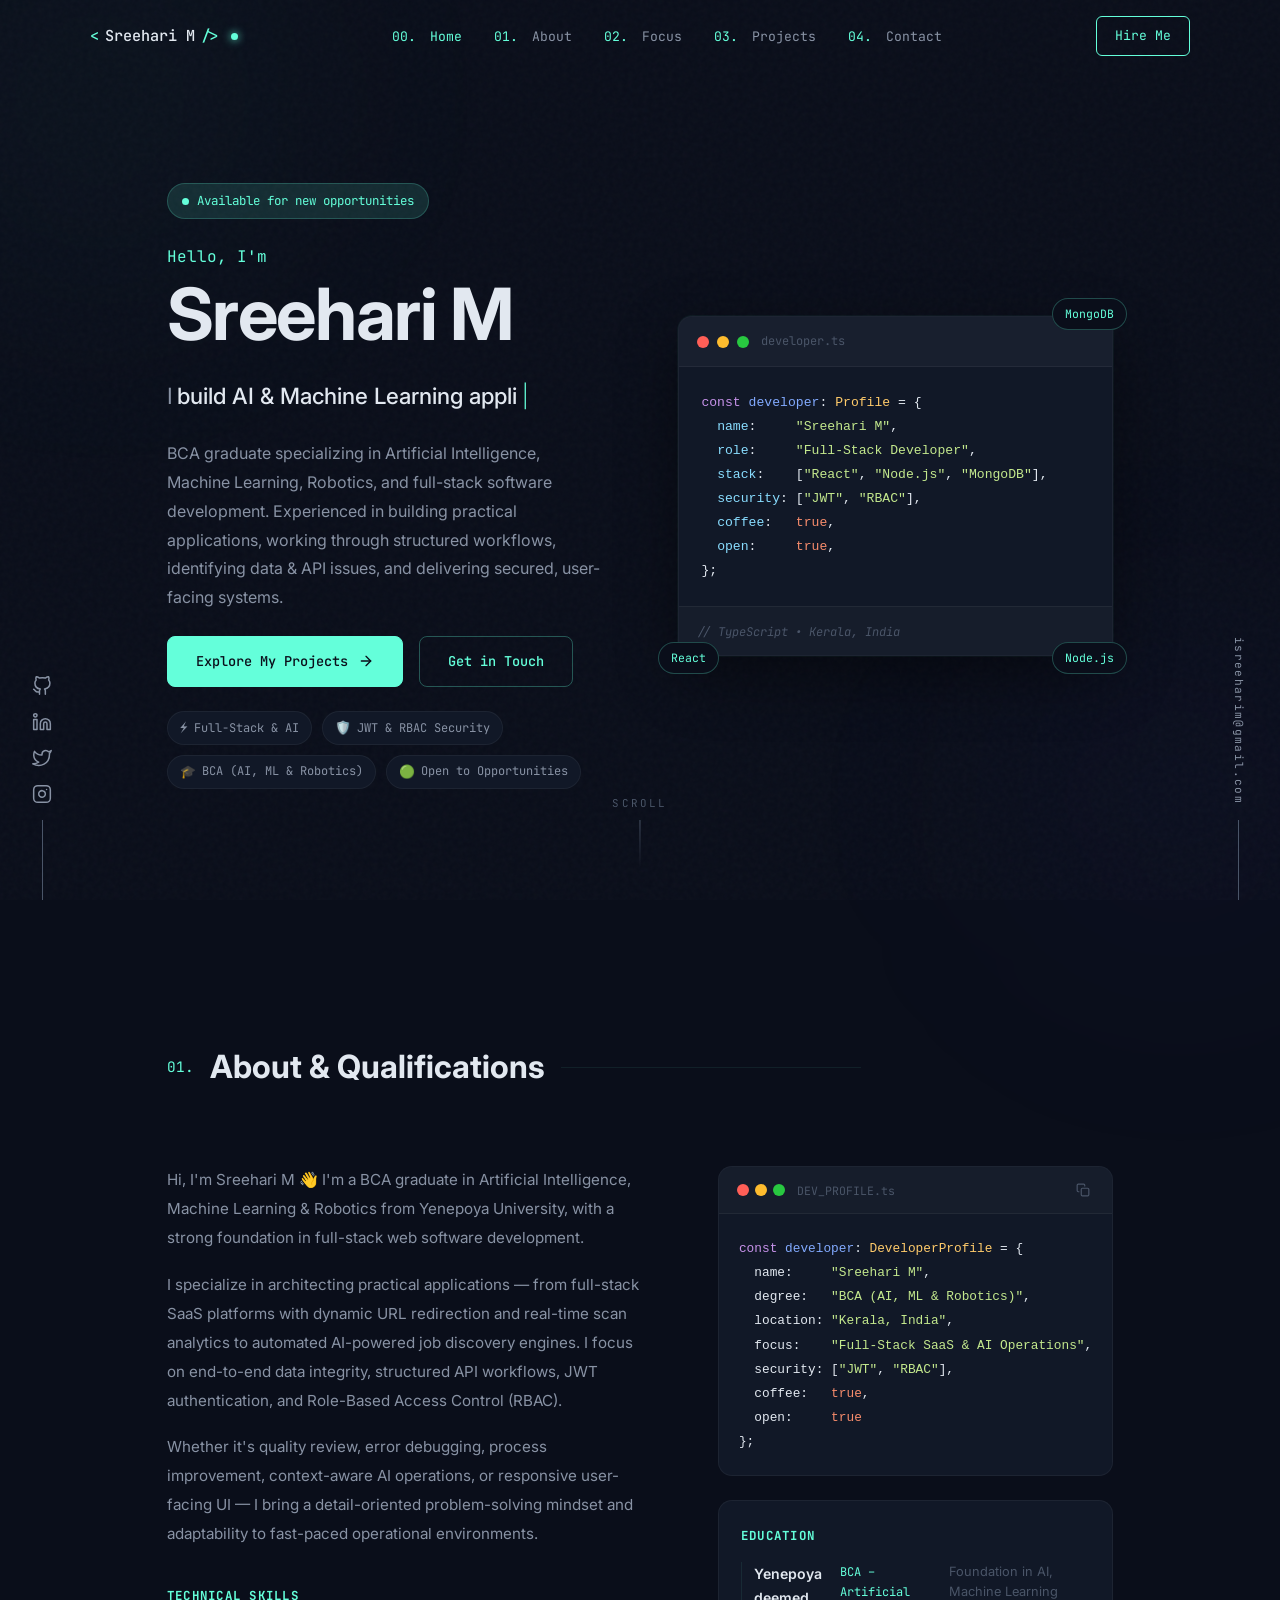
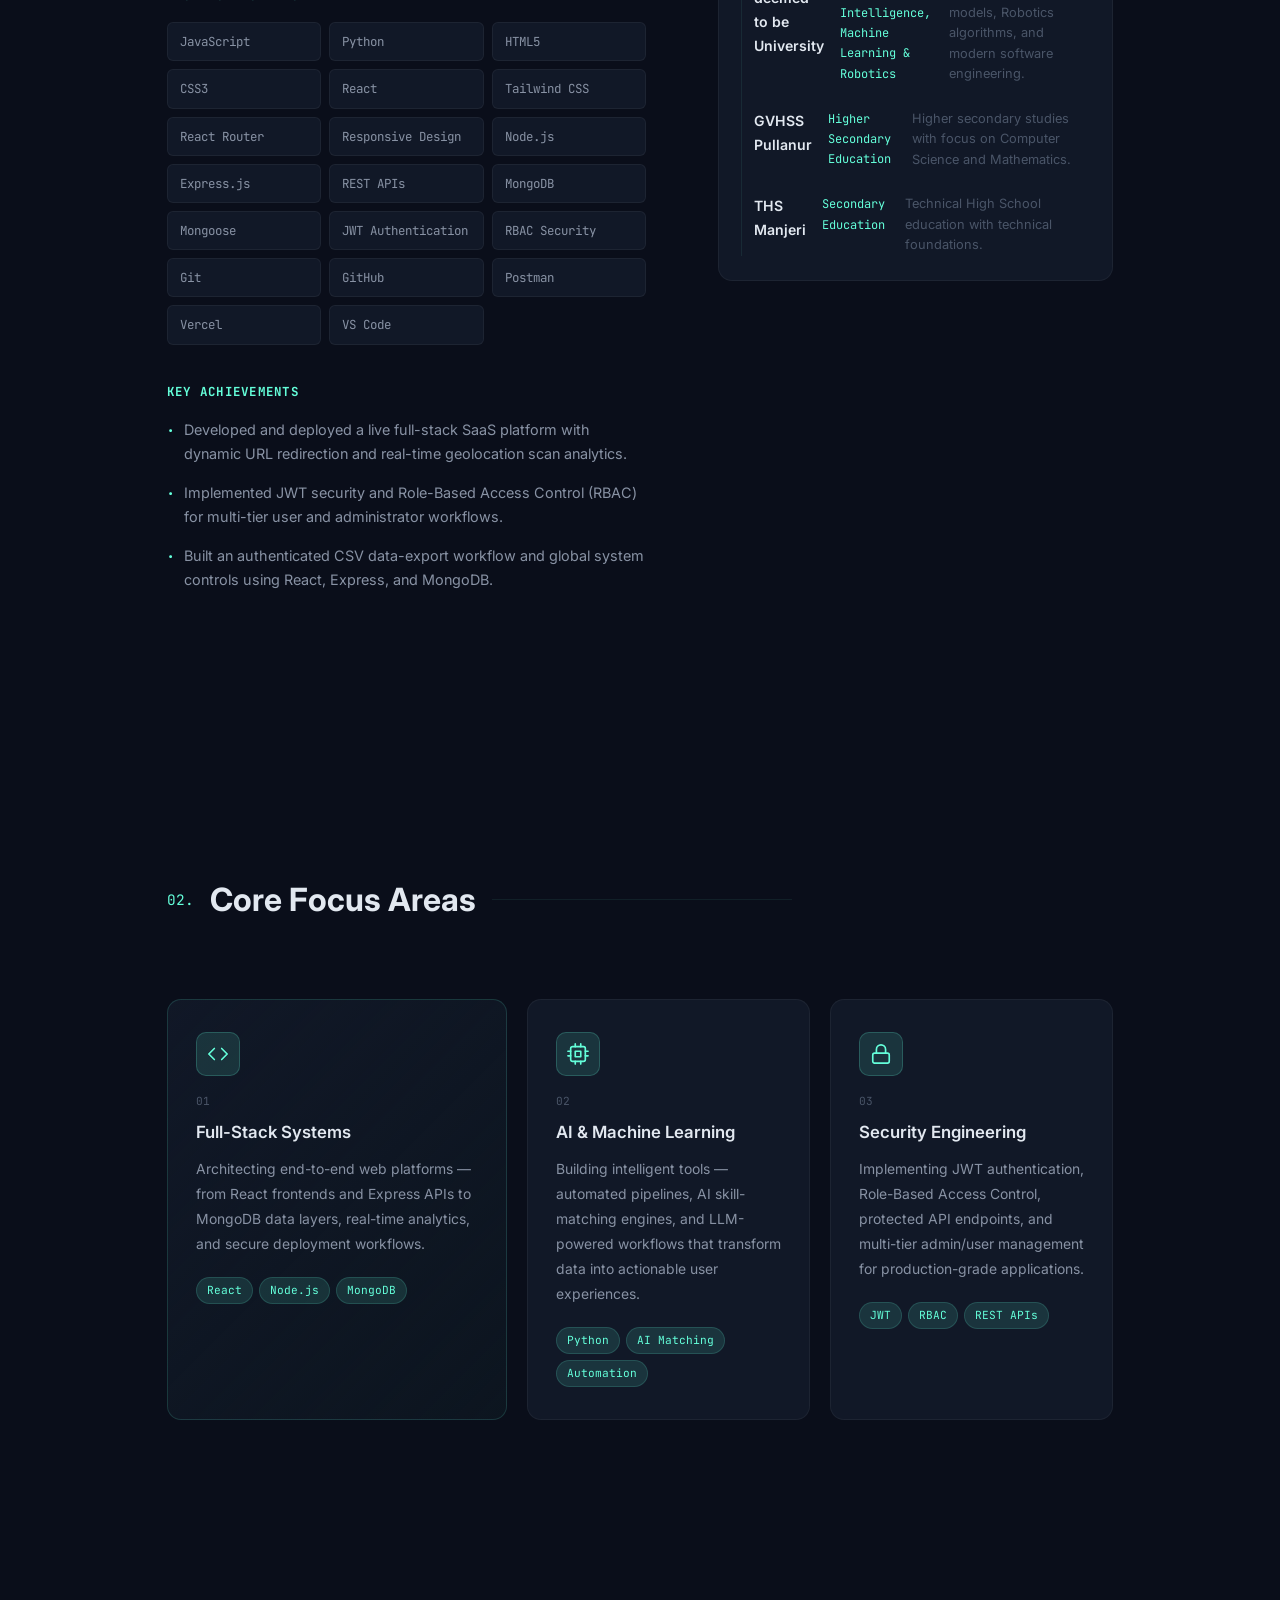
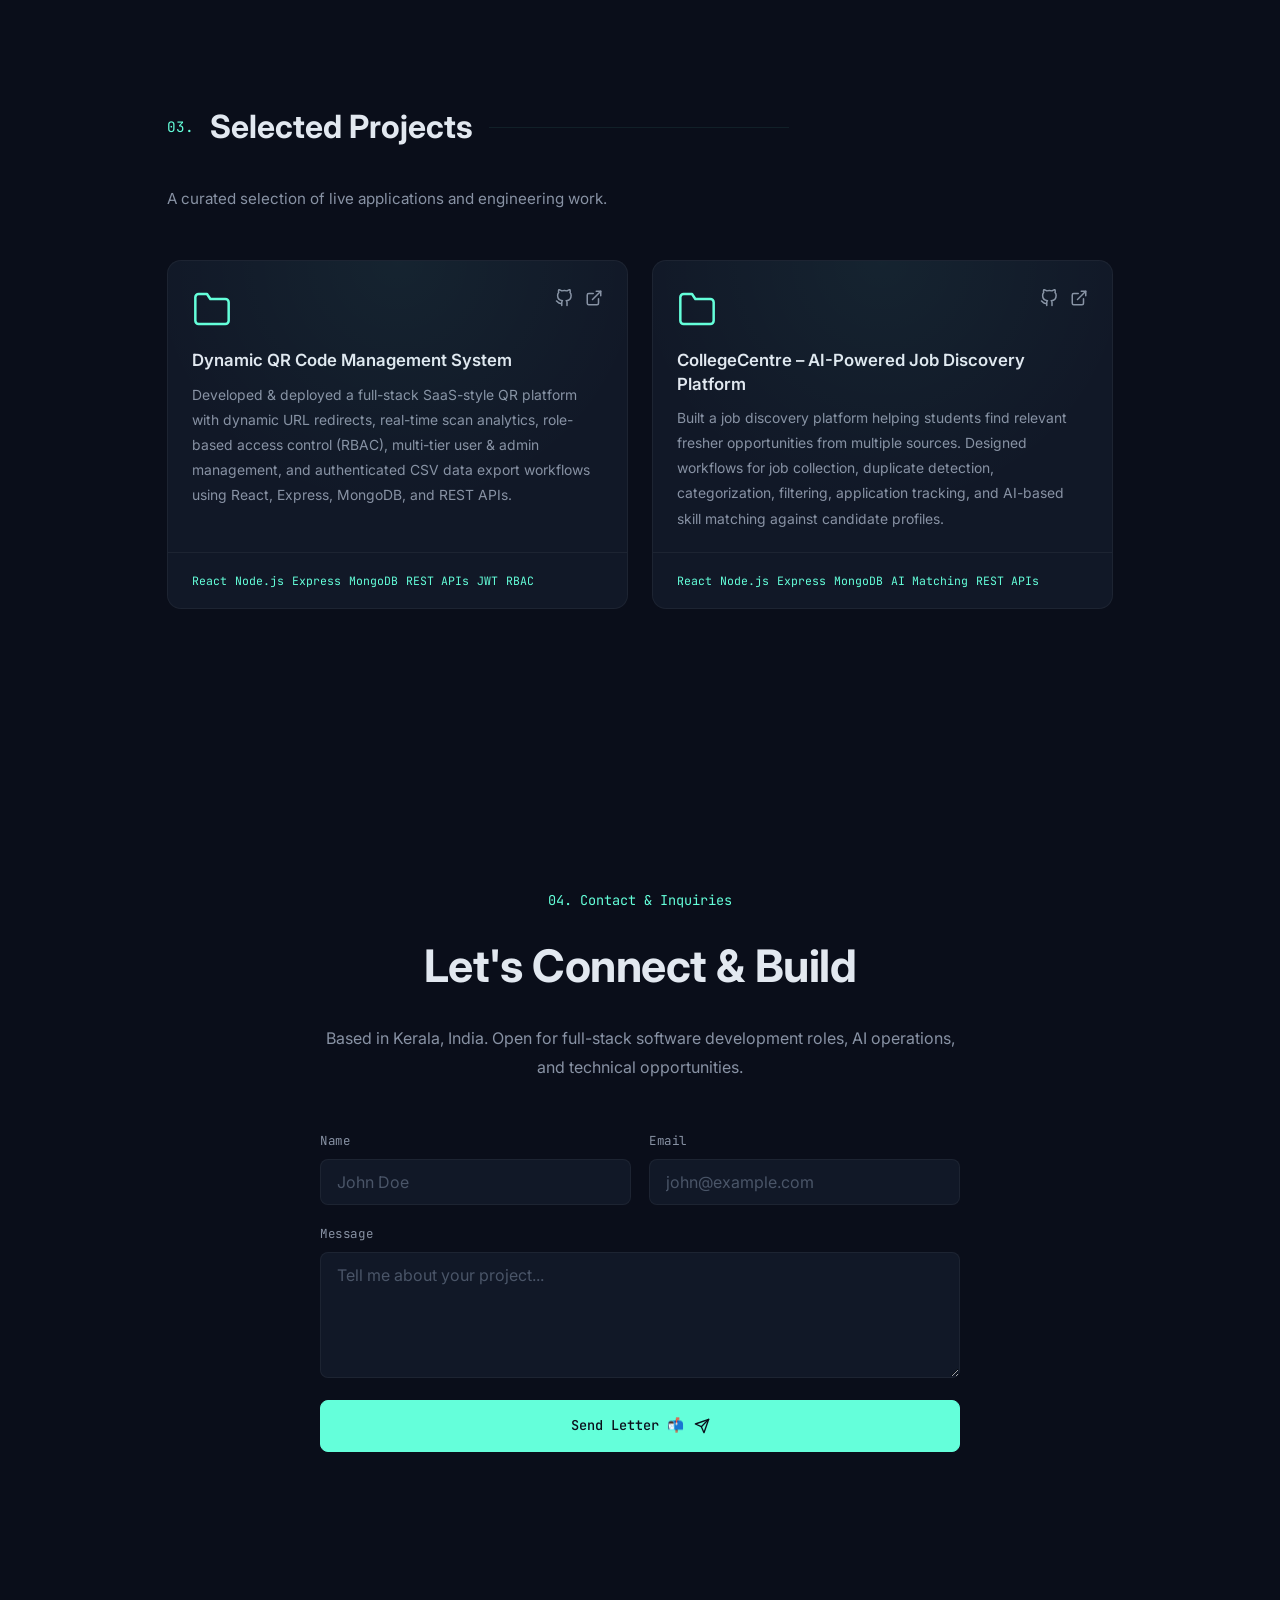
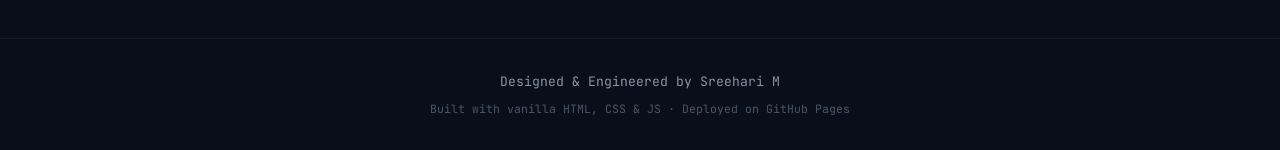
==== commit 7f557f29: "Update footer subtext in index.html Removed deployment mention from footer subtext." ====
--- a/index.html
+++ b/index.html
@@ -426,7 +426,7 @@
     <footer class="site-footer">
         <div class="footer-inner">
             <p class="footer-copy" id="footer-text">Designed &amp; Engineered by <span class="accent-text">Sreehari M</span></p>
-            <p class="footer-sub" id="footer-subtext">Built with vanilla HTML, CSS & JS · Deployed on GitHub Pages</p>
+            <p class="footer-sub" id="footer-subtext">Built with vanilla HTML, CSS & JS </p>
         </div>
     </footer>
 
--- a/styles.css
+++ b/styles.css
@@ -47,14 +47,6 @@
   --z-navbar:         100;
   --z-mobile-nav:     200;
   --z-sidebar:        80;
-
-  /* Admin / shared ink tokens (used by admin.css) */
-  --ink-primary:      #1a1a2e;
-  --ink-blue:         #0E2A5C;
-  --ink-red:          #D12828;
-  --bg-paper:         #fdf8f0;
-  --border-ink:       rgba(26, 26, 46, 0.2);
-  --font-hand:        'Caveat', cursive;
 }
 
 /* ── RESET & BASE ────────────────────────────────────────────── */
@@ -122,7 +114,7 @@
   display: flex;
   align-items: center;
   justify-content: center;
-  transition: opacity 0.5s var(--ease-out), visibility 0.5s;
+  transition: opacity 0.25s var(--ease-out), visibility 0.25s;
 }
 .page-loader.hidden {
   opacity: 0;
@@ -156,7 +148,7 @@
   width: 0%;
   background: var(--accent);
   border-radius: 2px;
-  animation: bar-fill 0.7s var(--ease-out) 0.1s forwards;
+  animation: bar-fill 0.25s var(--ease-out) forwards;
 }
 
 @keyframes bar-fill { to { width: 100%; } }
@@ -1215,55 +1207,166 @@
   color: var(--text-muted);
 }
 
-/* ── NAVBAR SCROLL BEHAVIOR (JS adds .scrolled class) ───────── */
+/* ── NAVBAR SCROLL BEHAVIOR (JS adds .scrolled class) ─────────── */
 /* (rule already defined above on .navbar-wrapper.scrolled) */
 
-/* ── RESPONSIVE: TABLET ──────────────────────────────────────── */
+/* ══════════════════════════════════════════════════════════════
+   RESPONSIVE — MOBILE FIRST
+   1024px  Tablet landscape
+   768px   Tablet portrait / large phone
+   480px   Phone
+   360px   Small phone
+══════════════════════════════════════════════════════════════ */
+
+/* ── TABLET LANDSCAPE (max 1024px) ──────────────────────────── */
 @media (max-width: 1024px) {
   :root { --sidebar-w: 0px; }
   .fixed-side { display: none; }
   .main-content { padding-left: 0; padding-right: 0; }
 
-  .hero-grid { grid-template-columns: 1fr; gap: 48px; }
-  .hero-visual { order: -1; }
-  .terminal-card { max-width: 520px; }
+  .hero-grid { grid-template-columns: 1fr; gap: 40px; padding-top: 80px; }
+  .hero-visual { order: 1; }
+  .terminal-card { max-width: 560px; margin: 0 auto; }
   .chip-1, .chip-2, .chip-3 { display: none; }
+  .scroll-indicator { display: none; }
 
   .about-grid { grid-template-columns: 1fr; }
-  .highlights-grid { grid-template-columns: 1fr; gap: 16px; }
-
-  .project-grid { grid-template-columns: repeat(auto-fill, minmax(300px, 1fr)); }
-}
-
+
+  .highlights-grid { grid-template-columns: repeat(2, 1fr); gap: 16px; }
+  .highlight-card.featured-card { grid-column: 1 / -1; }
+
+  .project-grid { grid-template-columns: repeat(2, 1fr); }
+}
+
+/* ── TABLET PORTRAIT / LARGE PHONE (max 768px) ───────────────── */
 @media (max-width: 768px) {
   .nav-menu { display: none; }
   .nav-cta  { display: none; }
   .hamburger { display: flex; }
-
-  .section { padding: 80px 20px; }
-
-  .hero-section { padding: 0 20px; }
-  .hero-name { font-size: clamp(2.2rem, 10vw, 3.2rem); }
-
-  .section-header { flex-wrap: wrap; }
-  .section-line { max-width: 100%; }
-
-  .form-row { grid-template-columns: 1fr; }
-  .highlights-grid { grid-template-columns: 1fr; }
-  .project-grid { grid-template-columns: 1fr; }
-}
-
+  .navbar-wrapper { padding: 0 20px; }
+  .navbar-inner { height: 64px; gap: 16px; }
+
+  .section { padding: 72px 20px; }
+  .hero-section { padding: 0 20px; min-height: 100svh; }
+  .hero-grid { gap: 32px; padding-top: 72px; }
+  .hero-name { font-size: clamp(2rem, 9vw, 3rem); }
+  .hero-summary { font-size: 0.9rem; max-width: 100%; }
+  .hero-typewriter { font-size: clamp(0.9rem, 3.5vw, 1.15rem); }
+  .hero-content { gap: 20px; }
+
+  .section-header { flex-wrap: wrap; gap: 12px; margin-bottom: 36px; }
+  .section-title { font-size: clamp(1.3rem, 5vw, 1.7rem); white-space: normal; }
+  .section-line { min-width: 40px; flex: 1; max-width: 100%; }
+  .section-subtitle { margin-top: -20px; margin-bottom: 32px; }
+
+  .about-grid { gap: 32px; }
+  .bio-text { gap: 14px; margin-bottom: 28px; }
+  .about-card-col { gap: 20px; }
+
+  .highlights-grid { grid-template-columns: 1fr; gap: 16px; }
+  .highlight-card.featured-card { grid-column: auto; }
+  .highlight-card { padding: 24px 22px; }
+
+  .project-grid { grid-template-columns: 1fr; gap: 16px; }
+
+  .form-row { grid-template-columns: 1fr; gap: 16px; }
+  .contact-heading { font-size: clamp(1.6rem, 6vw, 2.2rem); }
+  .contact-desc { margin-bottom: 32px; font-size: 0.9rem; }
+
+  .mobile-link { min-height: 48px; }
+  .mobile-nav-close {
+    min-width: 44px; min-height: 44px;
+    display: flex; align-items: center; justify-content: center;
+  }
+
+  .site-footer { padding: 24px 20px; }
+}
+
+/* ── PHONE (max 480px) ───────────────────────────────────────── */
 @media (max-width: 480px) {
-  .hero-actions { flex-direction: column; align-items: stretch; }
-  .btn-primary, .btn-secondary { justify-content: center; }
+  .navbar-wrapper { padding: 0 16px; }
+  .navbar-inner { height: 60px; }
+  .nav-logo { font-size: 0.88rem; }
+
+  .hero-section { padding: 0 16px; }
+  .hero-grid { gap: 28px; padding-top: 68px; }
+  .hero-name { font-size: clamp(1.9rem, 11vw, 2.6rem); letter-spacing: -0.03em; }
+  .hero-greeting { font-size: 0.9rem; }
+  .hero-typewriter { font-size: 0.9rem; }
+  .hero-summary { font-size: 0.875rem; line-height: 1.75; }
+  .hero-content { gap: 16px; }
+
+  .status-badge { font-size: 0.72rem; padding: 5px 12px; }
+
+  .hero-actions { flex-direction: column; align-items: stretch; gap: 12px; }
+  .btn-primary,
+  .btn-secondary {
+    justify-content: center;
+    width: 100%;
+    padding: 14px 24px;
+    font-size: 0.88rem;
+  }
+
   .hero-metrics { gap: 8px; }
-  .metric-pill { font-size: 0.7rem; }
-
-  .about-grid, .highlights-grid { gap: 24px; }
-  .skills-grid { grid-template-columns: repeat(2, 1fr); }
-
-  .navbar-inner { padding: 0 16px; }
-  .navbar-wrapper { padding: 0; }
+  .metric-pill { font-size: 0.68rem; padding: 4px 10px; }
+
+  .terminal-body { padding: 18px 16px; }
+  .terminal-body pre { font-size: 0.72rem; }
+  .terminal-titlebar { padding: 12px 14px; }
+
+  .section { padding: 60px 16px; }
+  .section-header { gap: 10px; margin-bottom: 28px; }
+  .section-num { font-size: 0.8rem; }
+  .section-title { font-size: 1.25rem; }
+
+  .about-grid { gap: 24px; }
+  .bio-text p { font-size: 0.875rem; }
+
+  .skills-grid { grid-template-columns: repeat(2, 1fr); gap: 6px; }
+  .skills-grid li { font-size: 0.72rem; padding: 7px 10px; }
+
+  .achievement-item { font-size: 0.85rem; }
+
+  .code-card-body { padding: 16px 14px; }
+  .code-card-body pre { font-size: 0.72rem; }
+
+  .education-card { padding: 20px 16px; }
+  .edu-institution { font-size: 0.82rem; }
+  .edu-degree { font-size: 0.7rem; }
+  .edu-detail { font-size: 0.74rem; }
+
+  .highlight-card { padding: 20px 18px; }
+  .highlight-card h3 { font-size: 0.95rem; }
+  .highlight-card p { font-size: 0.82rem; }
+
+  .project-grid { gap: 14px; }
+  .project-inner { padding: 22px 18px 16px; }
+  .project-title { font-size: 0.95rem; }
+  .project-description { font-size: 0.82rem; }
+  .project-tech-list { padding: 14px 18px; gap: 6px; }
+
+  .contact-wrapper { max-width: 100%; }
+  .contact-heading { font-size: 1.5rem; }
+  .contact-desc { font-size: 0.875rem; margin-bottom: 28px; }
+  .form-group input,
+  .form-group textarea { padding: 11px 14px; }
+
+  .footer-copy { font-size: 0.75rem; }
+  .footer-sub  { font-size: 0.68rem; }
+
+  .mobile-nav { padding: 22px 24px; }
+  .mobile-nav-header { margin-bottom: 36px; }
+}
+
+/* ── SMALL PHONE (max 360px) ─────────────────────────────────── */
+@media (max-width: 360px) {
+  .hero-name { font-size: 1.75rem; }
+  .hero-typewriter { font-size: 0.82rem; }
+  .btn-primary, .btn-secondary { padding: 13px 20px; font-size: 0.82rem; }
+  .terminal-body pre { font-size: 0.65rem; }
+  .code-card-body pre { font-size: 0.65rem; }
+  .skills-grid { grid-template-columns: 1fr; }
+  .section { padding: 52px 14px; }
 }
 
 /* ── SCROLLBAR ───────────────────────────────────────────────── */
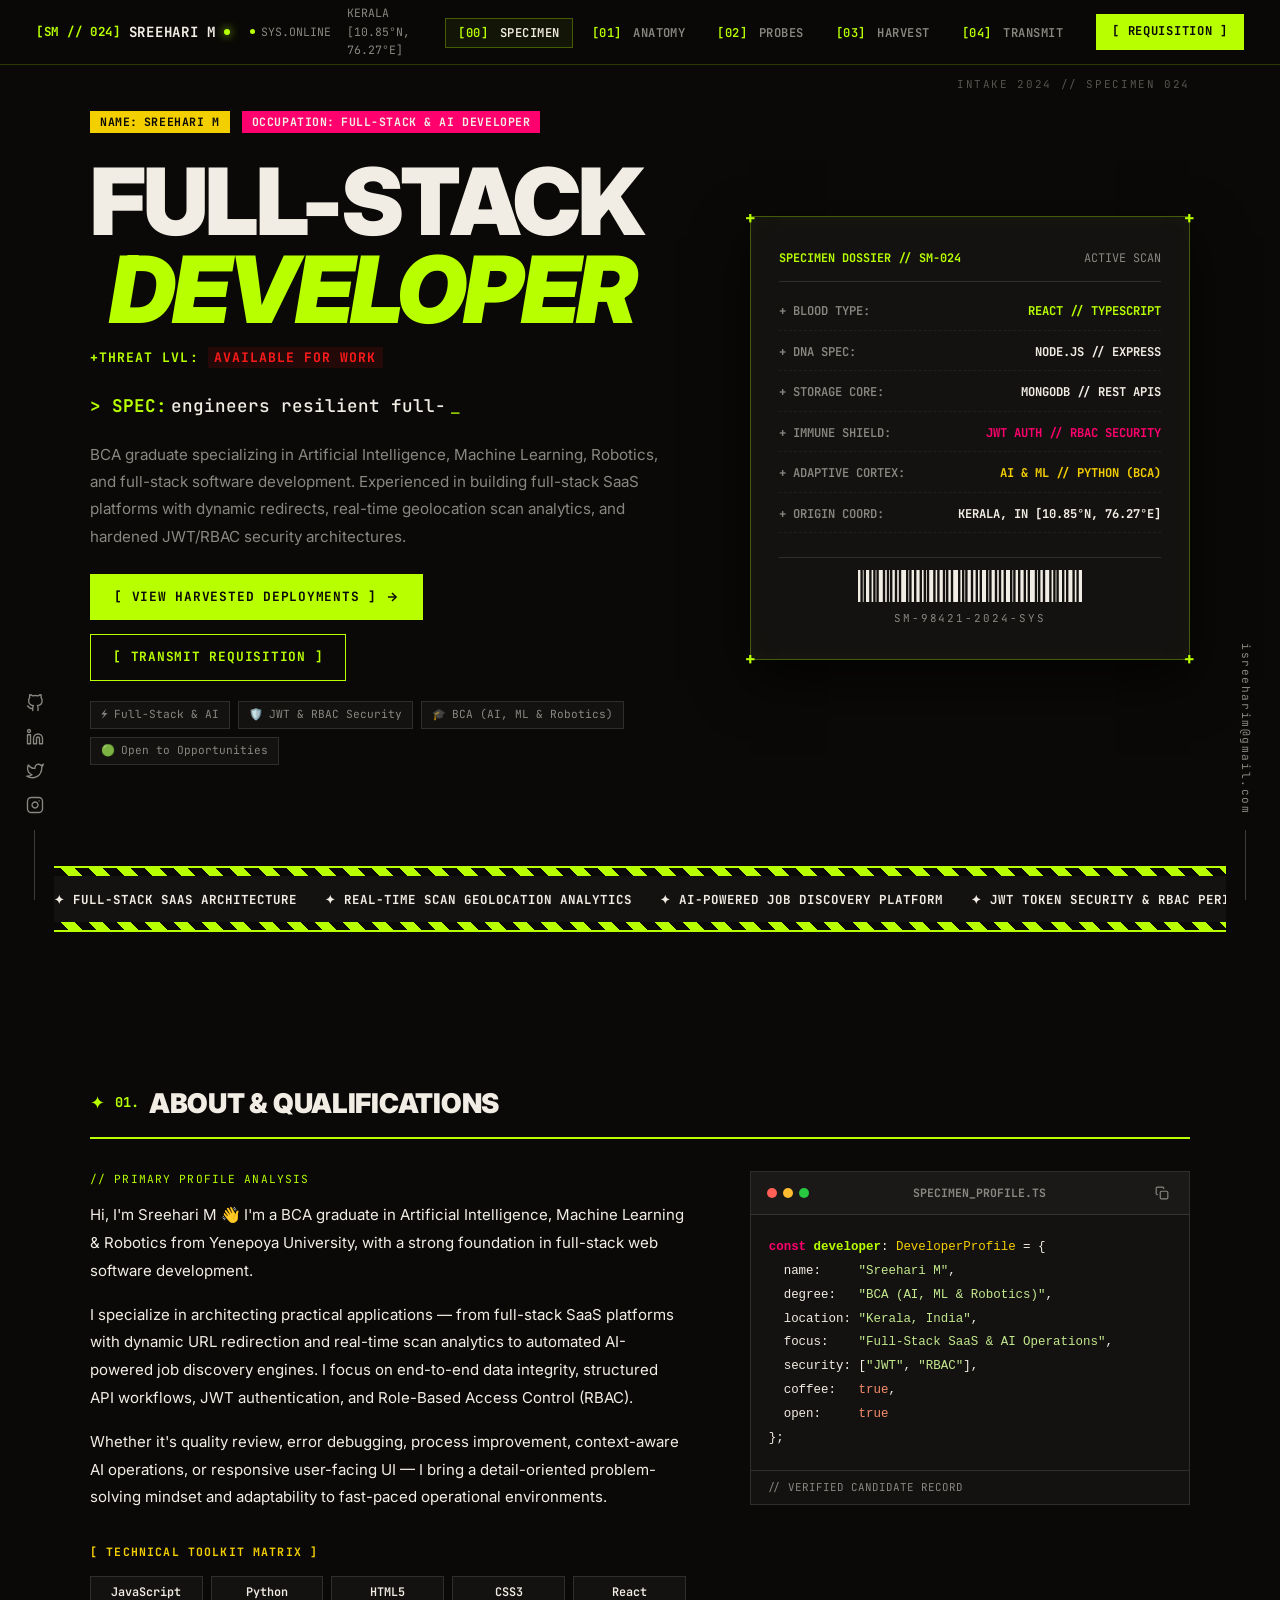
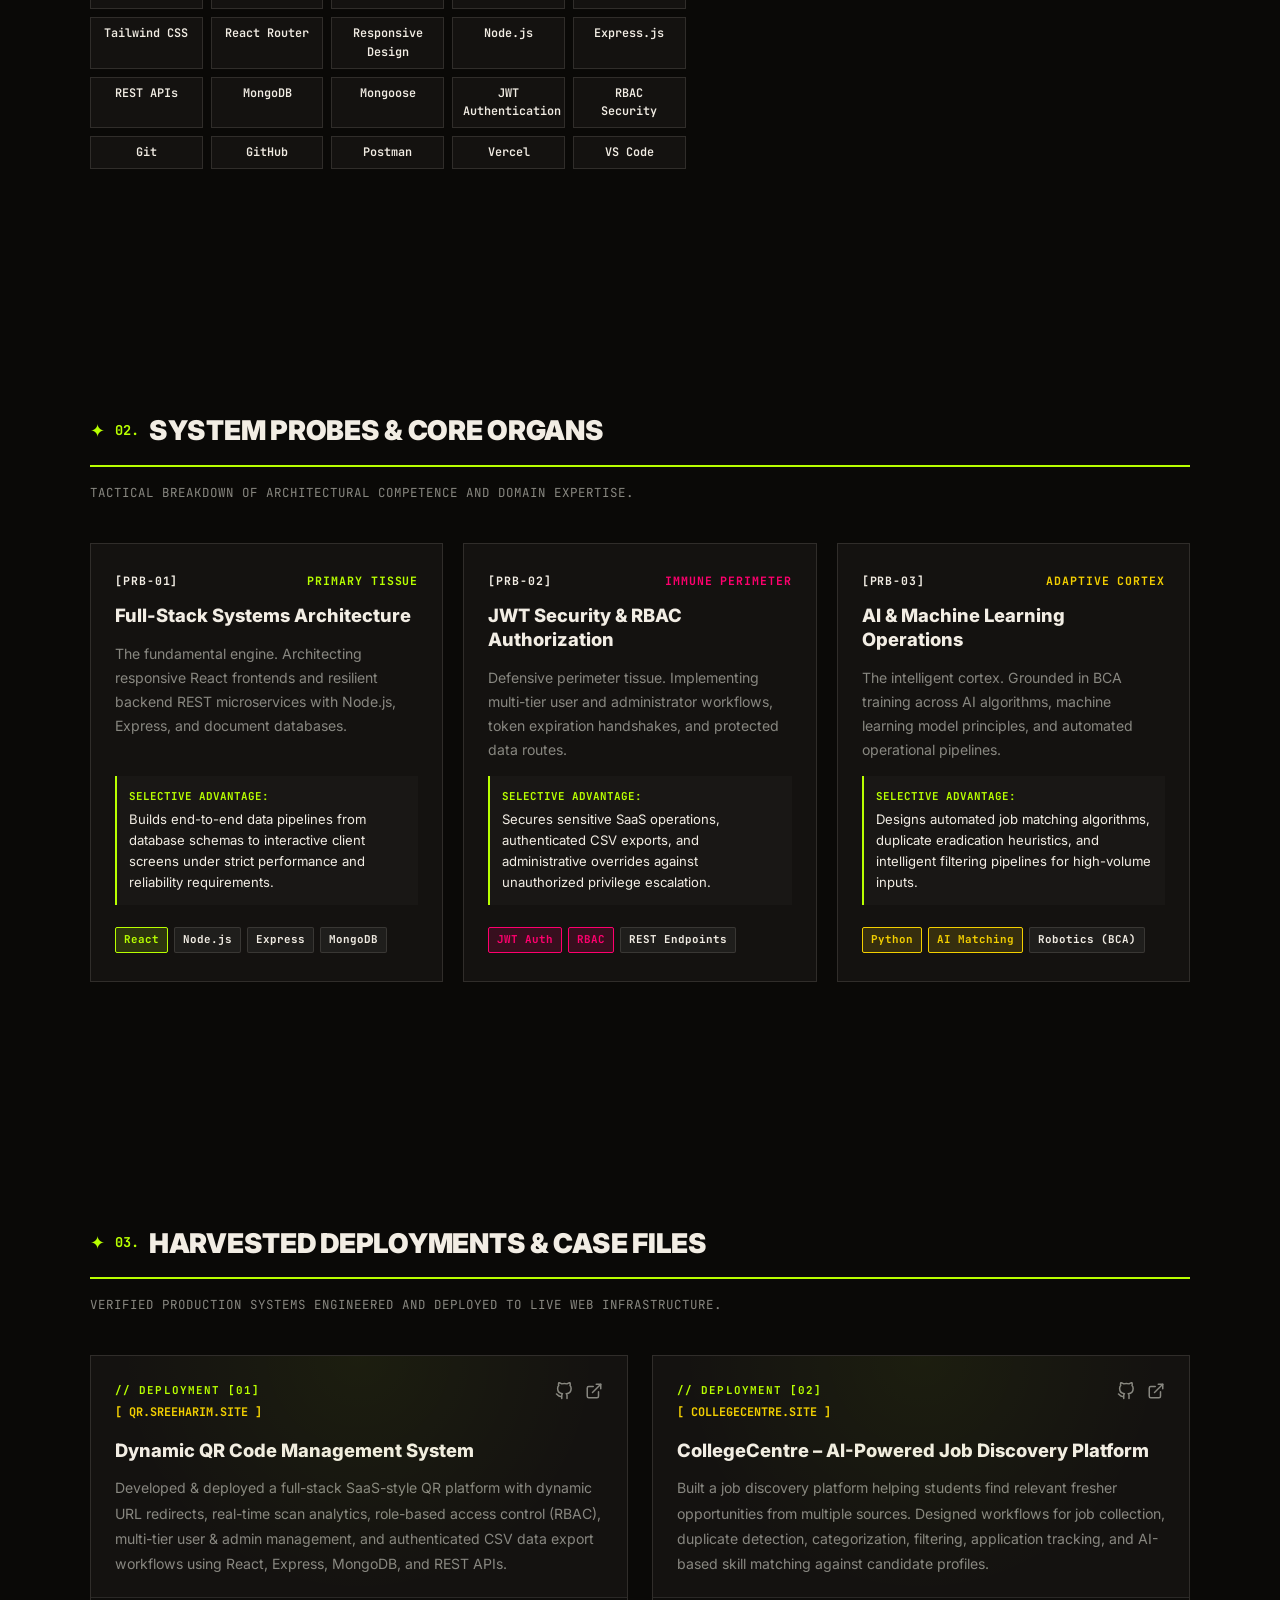
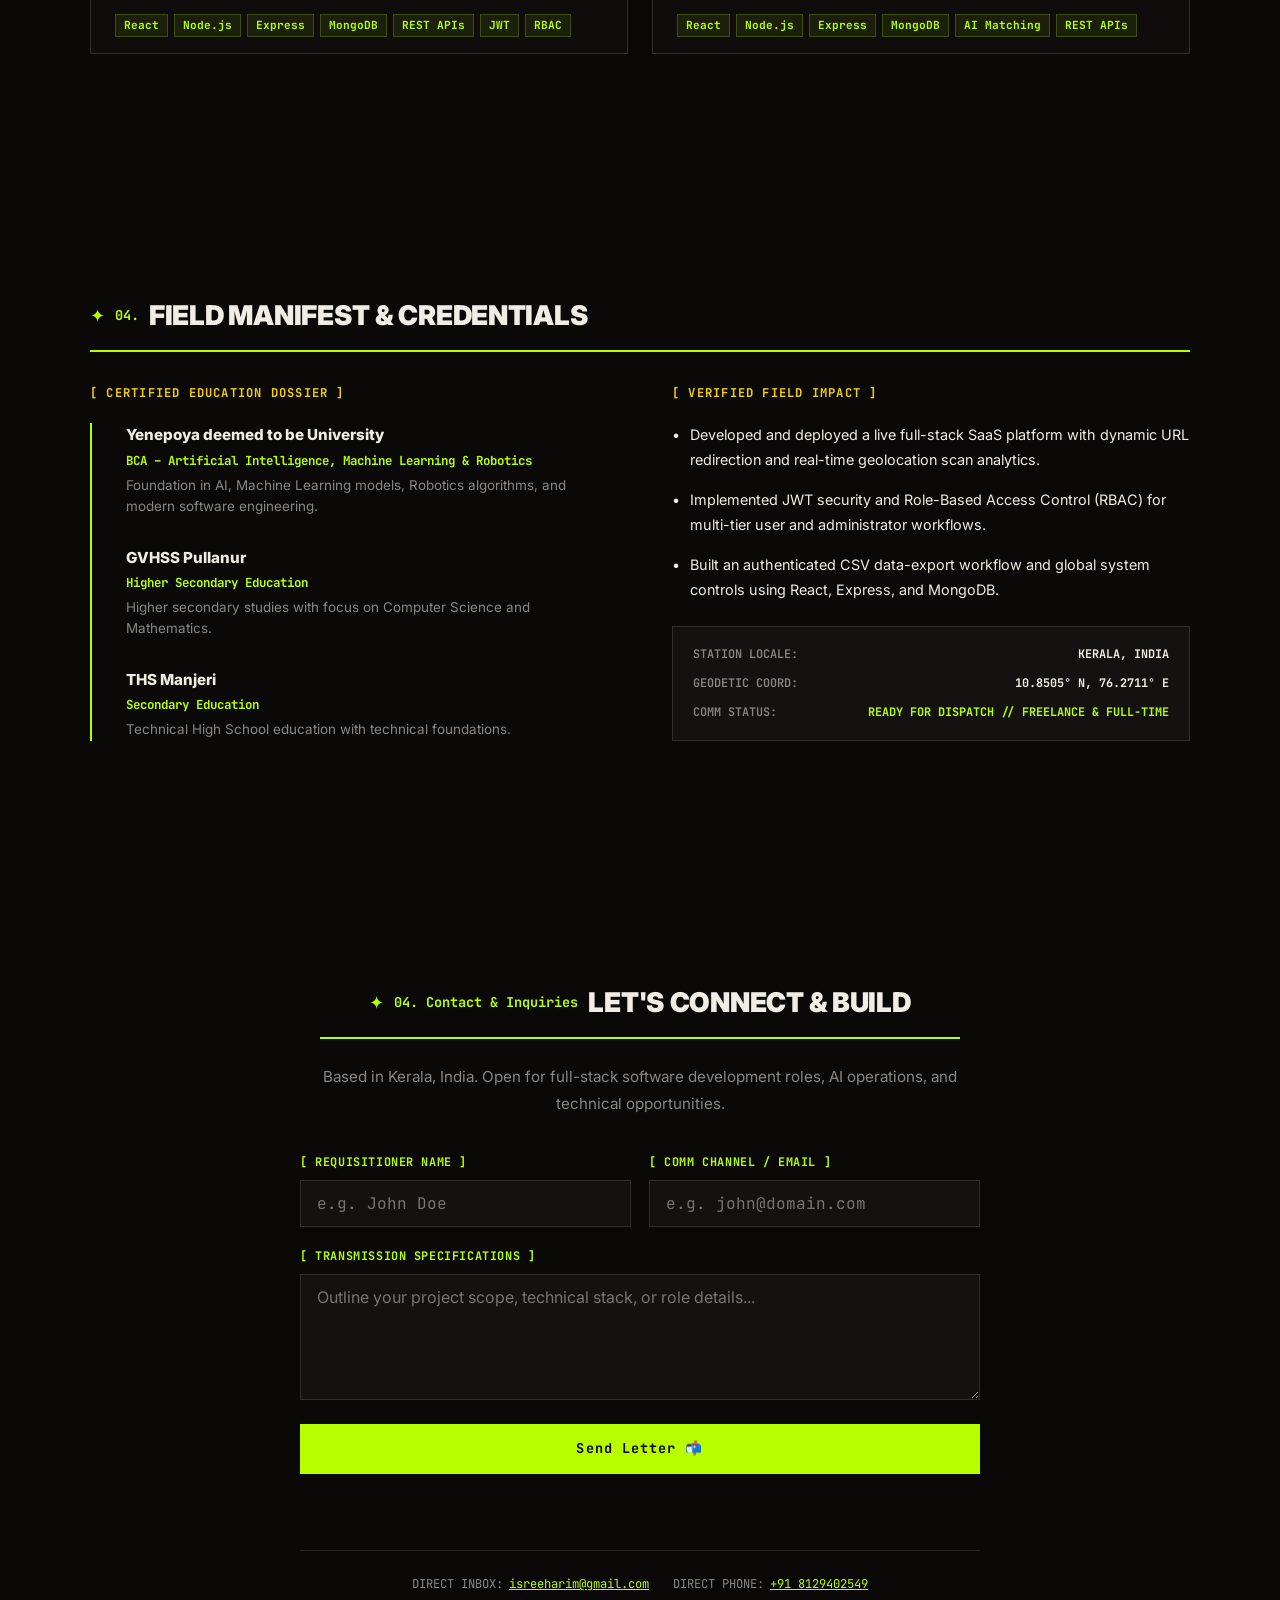
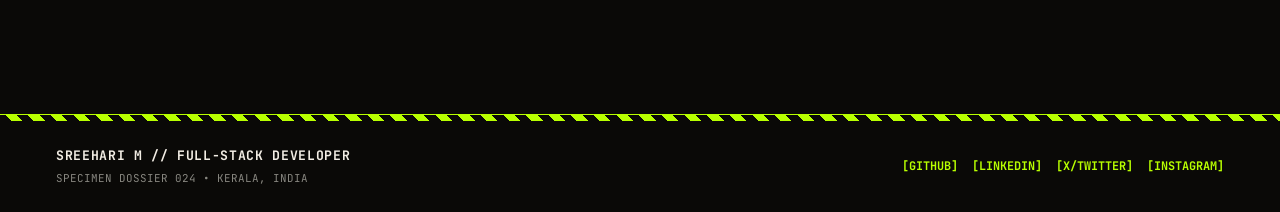
==== commit 2b6e713e: "Redesign: complete UI/UX rebuild referencing silviamalavasi.com creative developer specimen aestheti" ====
--- a/index.html
+++ b/index.html
@@ -3,61 +3,67 @@
 <head>
     <meta charset="UTF-8">
     <meta name="viewport" content="width=device-width, initial-scale=1.0">
-    <meta name="description" id="meta-desc" content="Sreehari M — Full-Stack & AI Software Developer. Building SaaS platforms, secured APIs, and intelligent systems with React, Node.js, and MongoDB.">
-    <title id="site-title">Sreehari M | Software Developer</title>
-
-    <!-- Stylesheet -->
+    <meta name="description" id="meta-desc" content="Sreehari M — Full-Stack & AI Software Developer. Specimen dossier showcasing SaaS platforms, intelligent systems, and secured API workflows.">
+    <title id="site-title">Sreehari M • Full-Stack Developer</title>
+
+    <!-- Theme Color: Obsidian Void -->
+    <meta name="theme-color" content="#0a0907">
+
+    <!-- Design System Stylesheet -->
     <link rel="stylesheet" href="styles.css">
 
-    <!-- Typography: Inter (UI) + JetBrains Mono (Code) -->
+    <!-- Typography: Inter (Black & Bold Display) + JetBrains Mono (Technical Monospace) -->
     <link rel="preconnect" href="https://fonts.googleapis.com">
     <link rel="preconnect" href="https://fonts.gstatic.com" crossorigin>
-    <link href="https://fonts.googleapis.com/css2?family=Inter:wght@300;400;500;600;700&family=JetBrains+Mono:wght@400;500;600&display=swap" rel="stylesheet">
-
-    <!-- Data Layer -->
+    <link href="https://fonts.googleapis.com/css2?family=Inter:ital,wght@0,300;0,400;0,600;0,700;0,800;0,900;1,800;1,900&family=JetBrains+Mono:wght@400;500;600;700&display=swap" rel="stylesheet">
+
+    <!-- State & Dynamic Data -->
     <script src="data.js"></script>
     <script src="script.js" defer></script>
 </head>
-<body class="site-body">
-
-    <!-- ── PAGE LOADER ──────────────────────────────────────────── -->
+<body class="specimen-body">
+
+    <!-- ── SPECIMEN LOADER ──────────────────────────────────────── -->
     <div id="loader" class="page-loader" aria-hidden="true">
         <div class="loader-inner">
-            <div class="loader-monogram" id="loader-logo">SM</div>
+            <div class="loader-specimen-tag">[ SPECIMEN DOSSIER 024 ]</div>
+            <div class="loader-label">
+                <span>LOADING SPECIMEN </span>
+                <span class="loader-monogram" id="loader-logo">SM-024</span>
+                <span class="loader-caret">_</span>
+            </div>
             <div class="loader-bar"><span class="loader-bar-fill"></span></div>
         </div>
     </div>
 
-    <!-- ── NOISE TEXTURE OVERLAY ─────────────────────────────────── -->
-    <div class="noise-overlay" aria-hidden="true"></div>
-
-    <!-- ── GRADIENT ORBS ─────────────────────────────────────────── -->
-    <div class="orb orb-1" aria-hidden="true"></div>
-    <div class="orb orb-2" aria-hidden="true"></div>
-
-    <!-- ── NAVIGATION ────────────────────────────────────────────── -->
-    <header class="navbar-wrapper" id="navbar">
-        <div class="navbar-inner">
-            <a href="#hero" class="nav-logo" id="nav-logo" aria-label="Home">
-                <span class="logo-bracket">&lt;</span>
-                <span class="logo-text">Sreehari M</span>
-                <span class="logo-bracket">/&gt;</span>
-                <span class="online-dot" title="Available for opportunities"></span>
+    <!-- ── TACTICAL HUD NAVIGATION ──────────────────────────────── -->
+    <header class="hud-navbar" id="navbar">
+        <div class="hud-inner">
+            <a href="#hero" class="hud-brand" id="nav-logo" aria-label="Home">
+                <span class="brand-specimen-id">[SM // 024]</span>
+                <span class="brand-name">SREEHARI M</span>
+                <span class="online-dot" title="Specimen Active"></span>
             </a>
 
-            <nav class="nav-menu" aria-label="Main Navigation">
+            <!-- Technical coordinates & clock -->
+            <div class="hud-telemetry-badge">
+                <span class="telemetry-item"><span class="tele-dot"></span>SYS.ONLINE</span>
+                <span class="telemetry-item">KERALA [10.85°N, 76.27°E]</span>
+            </div>
+
+            <nav class="hud-menu" aria-label="Navigation">
                 <ul class="nav-links">
-                    <li><a href="#hero"       class="nav-link active"><span class="nav-num">00.</span> Home</a></li>
-                    <li><a href="#about"      class="nav-link"><span class="nav-num">01.</span> About</a></li>
-                    <li><a href="#highlights" class="nav-link"><span class="nav-num">02.</span> Focus</a></li>
-                    <li><a href="#projects"   class="nav-link"><span class="nav-num">03.</span> Projects</a></li>
-                    <li><a href="#contact"    class="nav-link"><span class="nav-num">04.</span> Contact</a></li>
+                    <li><a href="#hero" class="nav-link active"><span class="nav-bracket">[00]</span> SPECIMEN</a></li>
+                    <li><a href="#about" class="nav-link"><span class="nav-bracket">[01]</span> ANATOMY</a></li>
+                    <li><a href="#highlights" class="nav-link"><span class="nav-bracket">[02]</span> PROBES</a></li>
+                    <li><a href="#projects" class="nav-link"><span class="nav-bracket">[03]</span> HARVEST</a></li>
+                    <li><a href="#contact" class="nav-link"><span class="nav-bracket">[04]</span> TRANSMIT</a></li>
                 </ul>
             </nav>
 
-            <div class="nav-actions">
-                <a href="#contact" class="nav-cta">Hire Me</a>
-                <button class="hamburger" id="hamburger" aria-label="Toggle menu" aria-expanded="false">
+            <div class="hud-actions">
+                <a href="#contact" class="hud-cta-btn">[ REQUISITION ]</a>
+                <button class="hamburger" id="hamburger" aria-label="Toggle Menu" aria-expanded="false">
                     <span></span><span></span><span></span>
                 </button>
             </div>
@@ -65,215 +71,298 @@
     </header>
 
     <!-- ── MOBILE NAVIGATION DRAWER ──────────────────────────────── -->
-    <div class="mobile-nav" id="mobile-nav" role="dialog" aria-label="Navigation Menu">
+    <div class="mobile-nav" id="mobile-nav" role="dialog" aria-label="Tactical Navigation Menu">
         <div class="mobile-nav-header">
-            <span class="mobile-brand">Sreehari M</span>
-            <button class="mobile-nav-close" id="mobile-nav-close" aria-label="Close Menu">&times;</button>
+            <span class="mobile-brand">[SM // 024] DOSSIER</span>
+            <button class="mobile-nav-close" id="mobile-nav-close" aria-label="Close Menu">[×]</button>
         </div>
         <ul class="mobile-links-list">
-            <li><a href="#hero"       class="mobile-link"><span>00.</span> Home</a></li>
-            <li><a href="#about"      class="mobile-link"><span>01.</span> About</a></li>
-            <li><a href="#highlights" class="mobile-link"><span>02.</span> Focus</a></li>
-            <li><a href="#projects"   class="mobile-link"><span>03.</span> Projects</a></li>
-            <li><a href="#contact"    class="mobile-link"><span>04.</span> Contact</a></li>
+            <li><a href="#hero" class="mobile-link"><span>[00]</span> SPECIMEN INTAKE</a></li>
+            <li><a href="#about" class="mobile-link"><span>[01]</span> CORE ANATOMY</a></li>
+            <li><a href="#highlights" class="mobile-link"><span>[02]</span> SYSTEM PROBES</a></li>
+            <li><a href="#projects" class="mobile-link"><span>[03]</span> HARVESTED DEPLOYMENTS</a></li>
+            <li><a href="#contact" class="mobile-link"><span>[04]</span> TRANSMIT REQUISITION</a></li>
         </ul>
         <div class="mobile-nav-footer">
+            <div class="mobile-telemetry">STATUS: READY FOR WORK // CONTACT TRANSMITTER</div>
             <a href="mailto:isreeharim@gmail.com" class="mobile-email" id="mobile-email-link">isreeharim@gmail.com</a>
         </div>
     </div>
     <div class="mobile-overlay" id="mobile-overlay"></div>
 
-    <!-- ── SOCIAL SIDEBAR LEFT ───────────────────────────────────── -->
+    <!-- ── FIXED TACTICAL SIDEBARS ───────────────────────────────── -->
     <div class="fixed-side side-left" id="social-sidebar-left">
         <div class="side-icons-stack">
-            <a href="https://github.com/isreeharim" target="_blank" rel="noopener noreferrer" aria-label="GitHub" id="social-github" class="side-icon-link">
+            <a href="https://github.com/isreeharim" target="_blank" rel="noopener noreferrer" aria-label="GitHub" id="social-github" class="side-icon-link" title="GitHub">
                 <svg viewBox="0 0 24 24" fill="none" stroke="currentColor" stroke-width="1.8" stroke-linecap="round" stroke-linejoin="round"><path d="M9 19c-5 1.5-5-2.5-7-3m14 6v-3.87a3.37 3.37 0 0 0-.94-2.61c3.14-.35 6.44-1.54 6.44-7A5.44 5.44 0 0 0 20 4.77 5.07 5.07 0 0 0 19.91 1S18.73.65 16 2.48a13.38 13.38 0 0 0-7 0C6.27.65 5.09 1 5.09 1A5.07 5.07 0 0 0 5 4.77a5.44 5.44 0 0 0-1.5 3.78c0 5.42 3.3 6.61 6.44 7A3.37 3.37 0 0 0 9 18.13V22"/></svg>
             </a>
-            <a href="https://www.linkedin.com/in/isreeharim/" target="_blank" rel="noopener noreferrer" aria-label="LinkedIn" id="social-linkedin" class="side-icon-link">
+            <a href="https://www.linkedin.com/in/isreeharim/" target="_blank" rel="noopener noreferrer" aria-label="LinkedIn" id="social-linkedin" class="side-icon-link" title="LinkedIn">
                 <svg viewBox="0 0 24 24" fill="none" stroke="currentColor" stroke-width="1.8" stroke-linecap="round" stroke-linejoin="round"><path d="M16 8a6 6 0 0 1 6 6v7h-4v-7a2 2 0 0 0-2-2 2 2 0 0 0-2 2v7h-4v-7a6 6 0 0 1 6-6z"/><rect x="2" y="9" width="4" height="12"/><circle cx="4" cy="4" r="2"/></svg>
             </a>
-            <a href="https://x.com/iamsreehari_" target="_blank" rel="noopener noreferrer" aria-label="X / Twitter" id="social-twitter" class="side-icon-link">
+            <a href="https://x.com/iamsreehari_" target="_blank" rel="noopener noreferrer" aria-label="X / Twitter" id="social-twitter" class="side-icon-link" title="Twitter">
                 <svg viewBox="0 0 24 24" fill="none" stroke="currentColor" stroke-width="1.8" stroke-linecap="round" stroke-linejoin="round"><path d="M23 3a10.9 10.9 0 0 1-3.14 1.53 4.48 4.48 0 0 0-7.86 3v1A10.66 10.66 0 0 1 3 4s-4 9 5 13a11.64 11.64 0 0 1-7 2c9 5 20 0 20-11.5a4.5 4.5 0 0 0-.08-.83A7.72 7.72 0 0 0 23 3z"/></svg>
             </a>
-            <a href="https://www.instagram.com/iamsreehari_/" target="_blank" rel="noopener noreferrer" aria-label="Instagram" id="social-instagram" class="side-icon-link">
+            <a href="https://www.instagram.com/iamsreehari_/" target="_blank" rel="noopener noreferrer" aria-label="Instagram" id="social-instagram" class="side-icon-link" title="Instagram">
                 <svg viewBox="0 0 24 24" fill="none" stroke="currentColor" stroke-width="1.8" stroke-linecap="round" stroke-linejoin="round"><rect x="2" y="2" width="20" height="20" rx="5" ry="5"/><path d="M16 11.37A4 4 0 1 1 12.63 8 4 4 0 0 1 16 11.37z"/><line x1="17.5" y1="6.5" x2="17.51" y2="6.5"/></svg>
             </a>
         </div>
         <div class="side-line"></div>
     </div>
 
-    <!-- ── EMAIL SIDEBAR RIGHT ───────────────────────────────────── -->
     <div class="fixed-side side-right" id="email-sidebar-right">
         <a href="mailto:isreeharim@gmail.com" class="side-email-text" id="sidebar-email-link">isreeharim@gmail.com</a>
         <div class="side-line"></div>
     </div>
 
-    <!-- ── MAIN CONTENT ──────────────────────────────────────────── -->
+    <!-- ── MAIN CONTENT DOSSIER ──────────────────────────────────── -->
     <main id="main-content" class="main-content">
 
         <!-- ═══════════════════════════════════════════════════════
-             SECTION 00 · HERO
+             SECTION 00 · SPECIMEN INTAKE (HERO)
         ════════════════════════════════════════════════════════ -->
         <section id="hero" class="hero-section">
-            <div class="hero-grid">
-
-                <!-- Left: Primary Content -->
-                <div class="hero-content">
-
-                    <!-- Status Badge -->
-                    <div class="status-badge fade-up" id="hero-status-note" style="--delay:0.1s">
-                        <span class="status-dot"></span>
-                        <span id="hero-badge">Available for new opportunities</span>
-                    </div>
-
-                    <!-- Greeting + Name -->
-                    <div class="hero-intro fade-up" style="--delay:0.2s">
-                        <p class="hero-greeting" id="hero-greeting">Hello, I'm</p>
-                        <h1 class="hero-name" id="hero-name">
-                            <span class="name-text">Sreehari M</span>
+            <div class="intake-watermark" aria-hidden="true">INTAKE 2024 // SPECIMEN 024</div>
+
+            <div class="hero-layout">
+
+                <!-- Left: Specimen Details & Huge Typography -->
+                <div class="hero-col-sx">
+
+                    <!-- Mini Tag Badges -->
+                    <div class="hero-textboxes fade-up">
+                        <div class="tag-box tag-yellow" id="hero-status-note">
+                            <span class="tag-label" id="hero-greeting">NAME:</span>
+                            <span class="tag-value" id="hero-name">SREEHARI M</span>
+                        </div>
+                        <div class="tag-box tag-pink">
+                            <span class="tag-label">OCCUPATION:</span>
+                            <span class="tag-value">FULL-STACK &amp; AI DEVELOPER</span>
+                        </div>
+                    </div>
+
+                    <!-- Massive Editorial Title (Bone White + Acid Green) -->
+                    <div class="hero-title-wrapper fade-up">
+                        <h1 class="hero-title">
+                            <span class="hero-title-bone">FULL-STACK</span>
+                            <span class="hero-title-acid">DEVELOPER</span>
                         </h1>
-                    </div>
-
-                    <!-- Typewriter -->
-                    <div class="hero-typewriter fade-up" style="--delay:0.3s">
-                        <span class="typewriter-prefix">I </span>
-                        <span class="typewriter-content" id="typed-text">engineer resilient full-stack systems.</span>
-                        <span class="typewriter-cursor">|</span>
-                    </div>
-
-                    <!-- Summary -->
-                    <p class="hero-summary fade-up" id="hero-summary" style="--delay:0.4s">
-                        BCA graduate in AI, ML & Robotics. I build full-stack SaaS platforms, secured REST APIs, and intelligent systems — focused on clean architecture, developer craft, and real-world impact.
+                        <p class="hero-threat-line">
+                            +THREAT LVL: <span class="threat-value" id="hero-badge">AVAILABLE FOR WORK</span>
+                        </p>
+                    </div>
+
+                    <!-- Typewriter readout -->
+                    <div class="hero-typewriter fade-up">
+                        <span class="typewriter-prompt">&gt; SPEC: </span>
+                        <span class="typewriter-content" id="typed-text">engineers resilient full-stack systems.</span>
+                        <span class="typewriter-cursor">_</span>
+                    </div>
+
+                    <!-- Bio Summary -->
+                    <p class="hero-summary fade-up" id="hero-summary">
+                        BCA graduate specializing in Artificial Intelligence, Machine Learning &amp; Robotics. Experienced in building full-stack SaaS platforms with dynamic redirects, real-time geolocation scan analytics, and hardened JWT/RBAC security architectures.
                     </p>
 
-                    <!-- CTAs -->
-                    <div class="hero-actions fade-up" style="--delay:0.5s">
-                        <a href="#projects" class="btn-primary" id="hero-projects-btn">
-                            <span>View Projects</span>
-                            <svg width="16" height="16" viewBox="0 0 24 24" fill="none" stroke="currentColor" stroke-width="2" stroke-linecap="round" stroke-linejoin="round"><line x1="5" y1="12" x2="19" y2="12"/><polyline points="12 5 19 12 12 19"/></svg>
+                    <!-- Technical Action Buttons -->
+                    <div class="hero-actions fade-up">
+                        <a href="#projects" class="btn-acid" id="hero-projects-btn">
+                            <span>[ VIEW HARVESTED DEPLOYMENTS ]</span>
+                            <svg width="14" height="14" viewBox="0 0 24 24" fill="none" stroke="currentColor" stroke-width="2.5"><line x1="5" y1="12" x2="19" y2="12"/><polyline points="12 5 19 12 12 19"/></svg>
                         </a>
-                        <a href="#contact" class="btn-secondary" id="hero-contact-btn">
-                            <span>Get in Touch</span>
+                        <a href="#contact" class="btn-hollow" id="hero-contact-btn">
+                            <span>[ TRANSMIT REQUISITION ]</span>
                         </a>
                     </div>
 
-                    <!-- Stat Pills -->
-                    <div class="hero-metrics fade-up" id="hero-metrics" style="--delay:0.6s">
-                        <div class="metric-pill"><span class="metric-icon">⚡</span><span class="metric-label">Full-Stack & AI</span></div>
-                        <div class="metric-pill"><span class="metric-icon">🛡️</span><span class="metric-label">JWT & RBAC</span></div>
-                        <div class="metric-pill"><span class="metric-icon">🟢</span><span class="metric-label">Open to Work</span></div>
-                    </div>
-                </div>
-
-                <!-- Right: Code Terminal Card -->
-                <div class="hero-visual fade-up" style="--delay:0.35s">
-                    <div class="terminal-card">
-                        <div class="terminal-titlebar">
-                            <span class="dot dot-red"></span>
-                            <span class="dot dot-yellow"></span>
-                            <span class="dot dot-green"></span>
-                            <span class="terminal-label">developer.ts</span>
-                        </div>
-                        <div class="terminal-body">
-                            <pre><code><span class="t-kw">const</span> <span class="t-fn">developer</span>: <span class="t-type">Profile</span> = {
-  <span class="t-prop">name</span>:     <span class="t-str">"Sreehari M"</span>,
-  <span class="t-prop">role</span>:     <span class="t-str">"Full-Stack Developer"</span>,
-  <span class="t-prop">stack</span>:    [<span class="t-str">"React"</span>, <span class="t-str">"Node.js"</span>, <span class="t-str">"MongoDB"</span>],
-  <span class="t-prop">security</span>: [<span class="t-str">"JWT"</span>, <span class="t-str">"RBAC"</span>],
-  <span class="t-prop">coffee</span>:   <span class="t-bool">true</span>,
-  <span class="t-prop">open</span>:     <span class="t-bool">true</span>,
-};</code></pre>
-                        </div>
-                        <div class="terminal-statusbar">
-                            <span class="t-comment">// TypeScript • Kerala, India</span>
-                        </div>
-                    </div>
-
-                    <!-- Floating chips -->
-                    <div class="chip chip-1">React</div>
-                    <div class="chip chip-2">Node.js</div>
-                    <div class="chip chip-3">MongoDB</div>
-                </div>
-
-            </div>
-
-            <!-- Scroll indicator -->
-            <div class="scroll-indicator">
-                <a href="#about" aria-label="Scroll to About">
-                    <span class="scroll-text">scroll</span>
-                    <span class="scroll-line"></span>
-                </a>
+                    <!-- Telemetry Pills (Dynamic CRUD container) -->
+                    <div class="hero-metrics fade-up" id="hero-metrics">
+                        <div class="metric-pill"><span class="metric-icon">⚡</span><span class="metric-label">Full-Stack &amp; AI</span></div>
+                        <div class="metric-pill"><span class="metric-icon">🛡️</span><span class="metric-label">JWT &amp; RBAC</span></div>
+                        <div class="metric-pill"><span class="metric-icon">🎓</span><span class="metric-label">BCA AI &amp; Robotics</span></div>
+                        <div class="metric-pill"><span class="metric-icon">🟢</span><span class="metric-label">Open for Roles</span></div>
+                    </div>
+                </div>
+
+                <!-- Right: Specimen Dossier Frame Box -->
+                <div class="hero-col-dx fade-up">
+                    <div class="specimen-frame-box">
+                        <!-- Technical Crosshairs in corners -->
+                        <span class="corner-cross top-left">+</span>
+                        <span class="corner-cross top-right">+</span>
+                        <span class="corner-cross bottom-left">+</span>
+                        <span class="corner-cross bottom-right">+</span>
+
+                        <div class="frame-header">
+                            <span class="frame-tag">SPECIMEN DOSSIER // SM-024</span>
+                            <span class="frame-status">ACTIVE SCAN</span>
+                        </div>
+
+                        <div class="specimen-matrix-grid">
+                            <div class="matrix-row">
+                                <span class="matrix-label">+ BLOOD TYPE:</span>
+                                <span class="matrix-value text-acid">REACT // TYPESCRIPT</span>
+                            </div>
+                            <div class="matrix-row">
+                                <span class="matrix-label">+ DNA SPEC:</span>
+                                <span class="matrix-value">NODE.JS // EXPRESS</span>
+                            </div>
+                            <div class="matrix-row">
+                                <span class="matrix-label">+ STORAGE CORE:</span>
+                                <span class="matrix-value">MONGODB // REST APIS</span>
+                            </div>
+                            <div class="matrix-row">
+                                <span class="matrix-label">+ IMMUNE SHIELD:</span>
+                                <span class="matrix-value text-pink">JWT AUTH // RBAC SECURITY</span>
+                            </div>
+                            <div class="matrix-row">
+                                <span class="matrix-label">+ ADAPTIVE CORTEX:</span>
+                                <span class="matrix-value text-yellow">AI &amp; ML // PYTHON (BCA)</span>
+                            </div>
+                            <div class="matrix-row">
+                                <span class="matrix-label">+ ORIGIN COORD:</span>
+                                <span class="matrix-value">KERALA, IN [10.85°N, 76.27°E]</span>
+                            </div>
+                        </div>
+
+                        <!-- Barcode Telemetry Graphic -->
+                        <div class="barcode-wrap">
+                            <svg class="barcode-svg" viewBox="0 0 280 40" fill="currentColor">
+                                <rect x="0" y="0" width="3" height="40"/>
+                                <rect x="6" y="0" width="1" height="40"/>
+                                <rect x="10" y="0" width="4" height="40"/>
+                                <rect x="17" y="0" width="2" height="40"/>
+                                <rect x="22" y="0" width="1" height="40"/>
+                                <rect x="26" y="0" width="5" height="40"/>
+                                <rect x="34" y="0" width="2" height="40"/>
+                                <rect x="39" y="0" width="1" height="40"/>
+                                <rect x="43" y="0" width="3" height="40"/>
+                                <rect x="49" y="0" width="2" height="40"/>
+                                <rect x="54" y="0" width="6" height="40"/>
+                                <rect x="63" y="0" width="1" height="40"/>
+                                <rect x="67" y="0" width="3" height="40"/>
+                                <rect x="73" y="0" width="4" height="40"/>
+                                <rect x="80" y="0" width="2" height="40"/>
+                                <rect x="85" y="0" width="1" height="40"/>
+                                <rect x="89" y="0" width="5" height="40"/>
+                                <rect x="97" y="0" width="2" height="40"/>
+                                <rect x="102" y="0" width="4" height="40"/>
+                                <rect x="109" y="0" width="1" height="40"/>
+                                <rect x="113" y="0" width="3" height="40"/>
+                                <rect x="119" y="0" width="6" height="40"/>
+                                <rect x="128" y="0" width="2" height="40"/>
+                                <rect x="133" y="0" width="1" height="40"/>
+                                <rect x="137" y="0" width="4" height="40"/>
+                                <rect x="144" y="0" width="3" height="40"/>
+                                <rect x="150" y="0" width="2" height="40"/>
+                                <rect x="155" y="0" width="5" height="40"/>
+                                <rect x="163" y="0" width="1" height="40"/>
+                                <rect x="167" y="0" width="4" height="40"/>
+                                <rect x="174" y="0" width="2" height="40"/>
+                                <rect x="179" y="0" width="3" height="40"/>
+                                <rect x="185" y="0" width="5" height="40"/>
+                                <rect x="193" y="0" width="1" height="40"/>
+                                <rect x="197" y="0" width="3" height="40"/>
+                                <rect x="203" y="0" width="4" height="40"/>
+                                <rect x="210" y="0" width="2" height="40"/>
+                                <rect x="215" y="0" width="6" height="40"/>
+                                <rect x="224" y="0" width="1" height="40"/>
+                                <rect x="228" y="0" width="3" height="40"/>
+                                <rect x="234" y="0" width="5" height="40"/>
+                                <rect x="242" y="0" width="2" height="40"/>
+                                <rect x="247" y="0" width="1" height="40"/>
+                                <rect x="251" y="0" width="4" height="40"/>
+                                <rect x="258" y="0" width="2" height="40"/>
+                                <rect x="263" y="0" width="5" height="40"/>
+                                <rect x="271" y="0" width="2" height="40"/>
+                                <rect x="276" y="0" width="4" height="40"/>
+                            </svg>
+                            <span class="barcode-serial">SM-98421-2024-SYS</span>
+                        </div>
+                    </div>
+                </div>
+
             </div>
         </section>
 
         <!-- ═══════════════════════════════════════════════════════
-             SECTION 01 · ABOUT
+             HAZARD STRIPED TICKER TAPE (SILVIA MALAVASI SIGNATURE)
         ════════════════════════════════════════════════════════ -->
-        <section id="about" class="section reveal-on-scroll">
-            <div class="section-header">
-                <span class="section-num">01.</span>
-                <h2 class="section-title"><span id="about-title-text">About Me</span></h2>
-                <div class="section-line"></div>
-            </div>
-
-            <div class="about-grid">
-                <!-- Bio + Skills + Achievements -->
-                <div class="about-bio-col">
+        <div class="hazard-ticker-wrap">
+            <div class="hazard-stripes-band"></div>
+            <div class="ticker-content-track">
+                <div class="ticker-inner">
+                    <span class="ticker-item">✦ FULL-STACK SAAS ARCHITECTURE</span>
+                    <span class="ticker-item">✦ REAL-TIME SCAN GEOLOCATION ANALYTICS</span>
+                    <span class="ticker-item">✦ AI-POWERED JOB DISCOVERY PLATFORM</span>
+                    <span class="ticker-item">✦ JWT TOKEN SECURITY &amp; RBAC PERIMETER</span>
+                    <span class="ticker-item">✦ REACT &amp; NODE.JS REST ENGINES</span>
+                    <span class="ticker-item">✦ MONGODB CLUSTERS</span>
+                    <span class="ticker-item">✦ AUTHENTICATED CSV EXPORTS</span>
+                    <span class="ticker-item">✦ BCA AI, ML &amp; ROBOTICS</span>
+                    <!-- duplicate for seamless loop -->
+                    <span class="ticker-item">✦ FULL-STACK SAAS ARCHITECTURE</span>
+                    <span class="ticker-item">✦ REAL-TIME SCAN GEOLOCATION ANALYTICS</span>
+                    <span class="ticker-item">✦ AI-POWERED JOB DISCOVERY PLATFORM</span>
+                    <span class="ticker-item">✦ JWT TOKEN SECURITY &amp; RBAC PERIMETER</span>
+                    <span class="ticker-item">✦ REACT &amp; NODE.JS REST ENGINES</span>
+                    <span class="ticker-item">✦ MONGODB CLUSTERS</span>
+                    <span class="ticker-item">✦ AUTHENTICATED CSV EXPORTS</span>
+                    <span class="ticker-item">✦ BCA AI, ML &amp; ROBOTICS</span>
+                </div>
+            </div>
+            <div class="hazard-stripes-band"></div>
+        </div>
+
+        <!-- ═══════════════════════════════════════════════════════
+             SECTION 01 · CORE ANATOMY & TOOLKIT (ABOUT)
+        ════════════════════════════════════════════════════════ -->
+        <section id="about" class="dossier-section reveal-on-scroll">
+            <div class="subject-header">
+                <span class="subject-star">✦</span>
+                <span class="subject-num">01.</span>
+                <h2 class="subject-title"><span id="about-title-text">SPECIMEN ANATOMY &amp; QUALIFICATIONS</span></h2>
+            </div>
+
+            <div class="anatomy-grid">
+                <!-- Bio Narratives -->
+                <div class="anatomy-bio-col">
+                    <div class="bio-watermark">// PRIMARY PROFILE ANALYSIS</div>
                     <div class="bio-text" id="about-paragraphs">
-                        <p>Hi, I'm Sreehari M — a BCA graduate in Artificial Intelligence, Machine Learning & Robotics from Yenepoya University. I specialize in full-stack web development with a focus on practical, production-grade systems.</p>
-                        <p>I build end-to-end platforms — from SaaS applications with real-time analytics and RBAC to AI-powered job discovery engines. My work lives at the intersection of clean backend engineering and thoughtful frontend design.</p>
-                        <p>I'm driven by the craft: structured APIs, secure authentication flows, and user-facing interfaces that just work.</p>
-                    </div>
-
-                    <!-- Skills Cloud -->
-                    <div class="skills-block">
-                        <h3 class="block-label">Technical Skills</h3>
+                        <p>Hi, I'm Sreehari M. I'm a BCA graduate in Artificial Intelligence, Machine Learning &amp; Robotics from Yenepoya University, specializing in full-stack web software development.</p>
+                        <p>I build practical applications — from full-stack SaaS platforms with dynamic URL redirection and real-time analytics to automated AI-powered job discovery engines with JWT authentication and Role-Based Access Control (RBAC).</p>
+                        <p>I focus on end-to-end data integrity, structured API workflows, quality debugging, and delivering secured, user-facing systems that run cleanly in fast-paced operational environments.</p>
+                    </div>
+
+                    <!-- Technical Toolkit Grid -->
+                    <div class="skills-specimen-block">
+                        <div class="block-tag">[ TECHNICAL TOOLKIT MATRIX ]</div>
                         <ul class="skills-grid" id="skills-list">
                             <li>JavaScript</li><li>Python</li><li>React</li>
                             <li>Tailwind CSS</li><li>Node.js</li><li>Express.js</li>
-                            <li>REST APIs</li><li>MongoDB</li><li>JWT Auth</li>
-                            <li>RBAC Security</li><li>Git & GitHub</li><li>Postman</li>
+                            <li>REST APIs</li><li>MongoDB</li><li>Mongoose</li>
+                            <li>JWT Auth</li><li>RBAC Security</li><li>Git &amp; GitHub</li>
+                            <li>Postman</li><li>Vercel</li><li>VS Code</li>
                         </ul>
                     </div>
-
-                    <!-- Achievements -->
-                    <div class="achievements-block">
-                        <h3 class="block-label">Key Achievements</h3>
-                        <ul class="achievements-list" id="achievements-list">
-                            <li class="achievement-item">
-                                <span class="achievement-bullet">▸</span>
-                                <span>Deployed a live full-stack SaaS with dynamic URL redirection & real-time scan analytics.</span>
-                            </li>
-                            <li class="achievement-item">
-                                <span class="achievement-bullet">▸</span>
-                                <span>Implemented JWT + RBAC for multi-tier user & administrator workflows.</span>
-                            </li>
-                            <li class="achievement-item">
-                                <span class="achievement-bullet">▸</span>
-                                <span>Built authenticated CSV export & global system controls with React, Express & MongoDB.</span>
-                            </li>
-                        </ul>
-                    </div>
-                </div>
-
-                <!-- Code Card + Education -->
-                <div class="about-card-col">
-                    <!-- Code Profile Card -->
-                    <div class="code-card">
-                        <div class="code-card-header">
-                            <div class="dot-row">
-                                <span class="dot dot-red"></span>
-                                <span class="dot dot-yellow"></span>
-                                <span class="dot dot-green"></span>
-                            </div>
-                            <span class="code-filename">DEV_PROFILE.ts</span>
-                            <button class="copy-btn" id="copy-code-btn" title="Copy snippet" aria-label="Copy code">
-                                <svg width="14" height="14" viewBox="0 0 24 24" fill="none" stroke="currentColor" stroke-width="2" stroke-linecap="round" stroke-linejoin="round"><rect x="9" y="9" width="13" height="13" rx="2"/><path d="M5 15H4a2 2 0 0 1-2-2V4a2 2 0 0 1 2-2h9a2 2 0 0 1 2 2v1"/></svg>
-                                <span class="copy-tooltip">Copied!</span>
+                </div>
+
+                <!-- Code Card Terminal Dossier -->
+                <div class="anatomy-card-col">
+                    <div class="terminal-dossier" id="code-card">
+                        <div class="dossier-topbar">
+                            <span class="dossier-dots">
+                                <span class="dossier-dot dot-red"></span>
+                                <span class="dossier-dot dot-yellow"></span>
+                                <span class="dossier-dot dot-green"></span>
+                            </span>
+                            <span class="dossier-filename">SPECIMEN_PROFILE.TS</span>
+                            <button class="terminal-copy-btn" id="copy-code-btn" title="Copy snippet" aria-label="Copy Code">
+                                <svg width="14" height="14" viewBox="0 0 24 24" fill="none" stroke="currentColor" stroke-width="2"><rect x="9" y="9" width="13" height="13" rx="2"/><path d="M5 15H4a2 2 0 0 1-2-2V4a2 2 0 0 1 2-2h9a2 2 0 0 1 2 2v1"/></svg>
+                                <span class="copy-tooltip">COPIED!</span>
                             </button>
                         </div>
-                        <div class="code-card-body">
-                            <pre><code id="code-card-content"><span class="t-kw">const</span> <span class="t-fn">developer</span>: <span class="t-type">DeveloperProfile</span> = {
+                        <div class="dossier-code-body">
+                            <pre><code id="code-card-content"><span class="t-kw">const</span> <span class="t-fn">specimen</span>: <span class="t-type">DeveloperProfile</span> = {
   name:     <span class="t-str">"Sreehari M"</span>,
   degree:   <span class="t-str">"BCA (AI, ML &amp; Robotics)"</span>,
   location: <span class="t-str">"Kerala, India"</span>,
@@ -283,36 +372,8 @@
   open:     <span class="t-bool">true</span>
 };</code></pre>
                         </div>
-                    </div>
-
-                    <!-- Education Timeline -->
-                    <div class="education-card">
-                        <h3 class="block-label">Education</h3>
-                        <div class="education-list" id="education-list">
-                            <div class="education-item">
-                                <div class="edu-dot"></div>
-                                <div class="edu-content">
-                                    <div class="edu-institution">Yenepoya deemed to be University</div>
-                                    <div class="edu-degree">BCA – AI, Machine Learning & Robotics</div>
-                                    <div class="edu-detail">Foundation in AI, ML, Robotics & full-stack engineering</div>
-                                </div>
-                            </div>
-                            <div class="education-item">
-                                <div class="edu-dot"></div>
-                                <div class="edu-content">
-                                    <div class="edu-institution">GVHSS Pullanur</div>
-                                    <div class="edu-degree">Higher Secondary Education</div>
-                                    <div class="edu-detail">Computer Science & Mathematics</div>
-                                </div>
-                            </div>
-                            <div class="education-item">
-                                <div class="edu-dot"></div>
-                                <div class="edu-content">
-                                    <div class="edu-institution">THS Manjeri</div>
-                                    <div class="edu-degree">Secondary Education</div>
-                                    <div class="edu-detail">Technical High School foundations</div>
-                                </div>
-                            </div>
+                        <div class="dossier-footer">
+                            <span class="dossier-stamp">// VERIFIED CANDIDATE RECORD</span>
                         </div>
                     </div>
                 </div>
@@ -320,113 +381,245 @@
         </section>
 
         <!-- ═══════════════════════════════════════════════════════
-             SECTION 02 · FOCUS AREAS
+             SECTION 02 · SYSTEM PROBES & ARCHITECTURAL NODES
         ════════════════════════════════════════════════════════ -->
-        <section id="highlights" class="section reveal-on-scroll">
-            <div class="section-header">
-                <span class="section-num">02.</span>
-                <h2 class="section-title">Core Focus Areas</h2>
-                <div class="section-line"></div>
-            </div>
-
-            <div class="highlights-grid">
-                <div class="highlight-card featured-card">
-                    <div class="highlight-icon">
-                        <svg width="22" height="22" viewBox="0 0 24 24" fill="none" stroke="currentColor" stroke-width="1.8" stroke-linecap="round" stroke-linejoin="round"><polyline points="16 18 22 12 16 6"/><polyline points="8 6 2 12 8 18"/></svg>
-                    </div>
-                    <div class="highlight-num">01</div>
-                    <h3>Full-Stack Systems</h3>
-                    <p>Architecting end-to-end web platforms — from React frontends and Express APIs to MongoDB data layers, real-time analytics, and secure deployment workflows.</p>
-                    <div class="highlight-tags">
-                        <span>React</span><span>Node.js</span><span>MongoDB</span>
-                    </div>
-                </div>
-
-                <div class="highlight-card">
-                    <div class="highlight-icon">
-                        <svg width="22" height="22" viewBox="0 0 24 24" fill="none" stroke="currentColor" stroke-width="1.8" stroke-linecap="round" stroke-linejoin="round"><rect x="4" y="4" width="16" height="16" rx="2"/><rect x="9" y="9" width="6" height="6"/><line x1="9" y1="1" x2="9" y2="4"/><line x1="15" y1="1" x2="15" y2="4"/><line x1="9" y1="20" x2="9" y2="23"/><line x1="15" y1="20" x2="15" y2="23"/><line x1="20" y1="9" x2="23" y2="9"/><line x1="20" y1="14" x2="23" y2="14"/><line x1="1" y1="9" x2="4" y2="9"/><line x1="1" y1="14" x2="4" y2="14"/></svg>
-                    </div>
-                    <div class="highlight-num">02</div>
-                    <h3>AI & Machine Learning</h3>
-                    <p>Building intelligent tools — automated pipelines, AI skill-matching engines, and LLM-powered workflows that transform data into actionable user experiences.</p>
-                    <div class="highlight-tags">
-                        <span>Python</span><span>AI Matching</span><span>Automation</span>
-                    </div>
-                </div>
-
-                <div class="highlight-card">
-                    <div class="highlight-icon">
-                        <svg width="22" height="22" viewBox="0 0 24 24" fill="none" stroke="currentColor" stroke-width="1.8" stroke-linecap="round" stroke-linejoin="round"><rect x="3" y="11" width="18" height="11" rx="2" ry="2"/><path d="M7 11V7a5 5 0 0 1 10 0v4"/></svg>
-                    </div>
-                    <div class="highlight-num">03</div>
-                    <h3>Security Engineering</h3>
-                    <p>Implementing JWT authentication, Role-Based Access Control, protected API endpoints, and multi-tier admin/user management for production-grade applications.</p>
-                    <div class="highlight-tags">
-                        <span>JWT</span><span>RBAC</span><span>REST APIs</span>
+        <section id="highlights" class="dossier-section reveal-on-scroll">
+            <div class="subject-header">
+                <span class="subject-star">✦</span>
+                <span class="subject-num">02.</span>
+                <h2 class="subject-title">SYSTEM PROBES &amp; CORE ORGANS</h2>
+            </div>
+            <p class="section-subtitle">Tactical breakdown of architectural competence and domain expertise.</p>
+
+            <div class="probes-grid">
+                <!-- Probe Node 1 -->
+                <div class="probe-card featured-probe">
+                    <div class="probe-header">
+                        <span class="probe-id">[PRB-01]</span>
+                        <span class="probe-tissue text-acid">PRIMARY TISSUE</span>
+                    </div>
+                    <h3 class="probe-title">Full-Stack Systems Architecture</h3>
+                    <p class="probe-finding">
+                        The fundamental engine. Architecting responsive React frontends and resilient backend REST microservices with Node.js, Express, and document databases.
+                    </p>
+                    <div class="probe-advantage">
+                        <span class="advantage-label">SELECTIVE ADVANTAGE:</span>
+                        <span>Builds end-to-end data pipelines from database schemas to interactive client screens under strict performance and reliability requirements.</span>
+                    </div>
+                    <div class="probe-chips">
+                        <span class="chip-acid">React</span>
+                        <span class="chip-bone">Node.js</span>
+                        <span class="chip-bone">Express</span>
+                        <span class="chip-bone">MongoDB</span>
+                    </div>
+                </div>
+
+                <!-- Probe Node 2 -->
+                <div class="probe-card">
+                    <div class="probe-header">
+                        <span class="probe-id">[PRB-02]</span>
+                        <span class="probe-tissue text-pink">IMMUNE PERIMETER</span>
+                    </div>
+                    <h3 class="probe-title">JWT Security &amp; RBAC Authorization</h3>
+                    <p class="probe-finding">
+                        Defensive perimeter tissue. Implementing multi-tier user and administrator workflows, token expiration handshakes, and protected data routes.
+                    </p>
+                    <div class="probe-advantage">
+                        <span class="advantage-label">SELECTIVE ADVANTAGE:</span>
+                        <span>Secures sensitive SaaS operations, authenticated CSV exports, and administrative overrides against unauthorized privilege escalation.</span>
+                    </div>
+                    <div class="probe-chips">
+                        <span class="chip-pink">JWT Auth</span>
+                        <span class="chip-pink">RBAC</span>
+                        <span class="chip-bone">REST Endpoints</span>
+                    </div>
+                </div>
+
+                <!-- Probe Node 3 -->
+                <div class="probe-card">
+                    <div class="probe-header">
+                        <span class="probe-id">[PRB-03]</span>
+                        <span class="probe-tissue text-yellow">ADAPTIVE CORTEX</span>
+                    </div>
+                    <h3 class="probe-title">AI &amp; Machine Learning Operations</h3>
+                    <p class="probe-finding">
+                        The intelligent cortex. Grounded in BCA training across AI algorithms, machine learning model principles, and automated operational pipelines.
+                    </p>
+                    <div class="probe-advantage">
+                        <span class="advantage-label">SELECTIVE ADVANTAGE:</span>
+                        <span>Designs automated job matching algorithms, duplicate eradication heuristics, and intelligent filtering pipelines for high-volume inputs.</span>
+                    </div>
+                    <div class="probe-chips">
+                        <span class="chip-yellow">Python</span>
+                        <span class="chip-yellow">AI Matching</span>
+                        <span class="chip-bone">Robotics (BCA)</span>
                     </div>
                 </div>
             </div>
         </section>
 
         <!-- ═══════════════════════════════════════════════════════
-             SECTION 03 · PROJECTS
+             SECTION 03 · HARVESTED DEPLOYMENTS (PROJECTS)
         ════════════════════════════════════════════════════════ -->
-        <section id="projects" class="section reveal-on-scroll">
-            <div class="section-header">
-                <span class="section-num">03.</span>
-                <h2 class="section-title">Selected Projects</h2>
-                <div class="section-line"></div>
-            </div>
-
-            <p class="section-subtitle">A curated selection of live applications and engineering work.</p>
+        <section id="projects" class="dossier-section reveal-on-scroll">
+            <div class="subject-header">
+                <span class="subject-star">✦</span>
+                <span class="subject-num">03.</span>
+                <h2 class="subject-title">HARVESTED DEPLOYMENTS &amp; CASE FILES</h2>
+            </div>
+            <p class="section-subtitle">Verified production systems engineered and deployed to live web infrastructure.</p>
 
             <div class="project-grid" id="project-grid">
-                <!-- Hydrated from data.js -->
+                <!-- Dynamically hydrated from data.js -->
             </div>
         </section>
 
         <!-- ═══════════════════════════════════════════════════════
-             SECTION 04 · CONTACT
+             SECTION 04 · SPECIMEN MANIFEST (EDUCATION & IMPACT)
         ════════════════════════════════════════════════════════ -->
-        <section id="contact" class="section reveal-on-scroll contact-section">
-            <div class="contact-wrapper">
-                <p class="contact-overline" id="contact-overline">04. What's Next?</p>
-                <h2 class="contact-heading" id="contact-heading">Let's Build Something Together</h2>
+        <section id="manifest" class="dossier-section reveal-on-scroll">
+            <div class="subject-header">
+                <span class="subject-star">✦</span>
+                <span class="subject-num">04.</span>
+                <h2 class="subject-title">FIELD MANIFEST &amp; CREDENTIALS</h2>
+            </div>
+
+            <div class="manifest-grid">
+                <!-- Education Timeline -->
+                <div class="manifest-col">
+                    <div class="manifest-col-title">[ CERTIFIED EDUCATION DOSSIER ]</div>
+                    <div class="education-list" id="education-list">
+                        <div class="education-item">
+                            <div class="edu-node"></div>
+                            <div class="edu-content">
+                                <div class="edu-institution">Yenepoya deemed to be University</div>
+                                <div class="edu-degree">BCA – Artificial Intelligence, Machine Learning &amp; Robotics</div>
+                                <div class="edu-detail">Comprehensive foundation in AI algorithms, ML pipelines, Robotics systems, and full-stack software development.</div>
+                            </div>
+                        </div>
+                        <div class="education-item">
+                            <div class="edu-node"></div>
+                            <div class="edu-content">
+                                <div class="edu-institution">GVHSS Pullanur</div>
+                                <div class="edu-degree">Higher Secondary Education</div>
+                                <div class="edu-detail">Higher secondary curriculum with specialization in Computer Science &amp; Mathematics.</div>
+                            </div>
+                        </div>
+                        <div class="education-item">
+                            <div class="edu-node"></div>
+                            <div class="edu-content">
+                                <div class="edu-institution">THS Manjeri</div>
+                                <div class="edu-degree">Secondary Education</div>
+                                <div class="edu-detail">Technical High School foundations with engineering fundamentals.</div>
+                            </div>
+                        </div>
+                    </div>
+                </div>
+
+                <!-- Field Impact & Achievements -->
+                <div class="manifest-col">
+                    <div class="manifest-col-title">[ VERIFIED FIELD IMPACT ]</div>
+                    <ul class="achievements-list" id="achievements-list">
+                        <li class="achievement-item">
+                            <span class="ach-bullet">[+]</span>
+                            <span>Developed and deployed a live full-stack SaaS platform with dynamic URL redirection and real-time geolocation scan analytics.</span>
+                        </li>
+                        <li class="achievement-item">
+                            <span class="ach-bullet">[+]</span>
+                            <span>Implemented JWT security and Role-Based Access Control (RBAC) for multi-tier user and administrator workflows.</span>
+                        </li>
+                        <li class="achievement-item">
+                            <span class="ach-bullet">[+]</span>
+                            <span>Built an authenticated CSV data-export workflow and global system controls using React, Express, and MongoDB.</span>
+                        </li>
+                    </ul>
+
+                    <!-- Telemetry coordinates card -->
+                    <div class="locale-dossier-card">
+                        <div class="locale-row">
+                            <span class="locale-key">STATION LOCALE:</span>
+                            <span class="locale-val">KERALA, INDIA</span>
+                        </div>
+                        <div class="locale-row">
+                            <span class="locale-key">GEODETIC COORD:</span>
+                            <span class="locale-val">10.8505° N, 76.2711° E</span>
+                        </div>
+                        <div class="locale-row">
+                            <span class="locale-key">COMM STATUS:</span>
+                            <span class="locale-val text-acid">READY FOR DISPATCH // FREELANCE &amp; FULL-TIME</span>
+                        </div>
+                    </div>
+                </div>
+            </div>
+        </section>
+
+        <!-- ═══════════════════════════════════════════════════════
+             SECTION 05 · REQUISITION TERMINAL (CONTACT)
+        ════════════════════════════════════════════════════════ -->
+        <section id="contact" class="dossier-section reveal-on-scroll contact-section">
+            <div class="contact-box">
+                <div class="subject-header centered">
+                    <span class="subject-star">✦</span>
+                    <span class="subject-num" id="contact-overline">05.</span>
+                    <h2 class="subject-title" id="contact-heading">AUTHORIZE REQUISITION</h2>
+                </div>
                 <p class="contact-desc" id="contact-desc">
-                    Whether you have a project in mind, an open role, or just want to connect — I'd love to hear from you.
+                    Direct transmission channel to Sreehari M. Transmit your project specifications, role openings, or software inquiries.
                 </p>
 
-                <form id="contact-form" class="contact-form">
+                <form id="contact-form" class="tactical-form">
                     <div class="form-row">
                         <div class="form-group">
-                            <label for="contact-name">Name</label>
-                            <input type="text" id="contact-name" name="name" required placeholder="John Doe">
+                            <label for="contact-name">[ REQUISITIONER NAME ]</label>
+                            <input type="text" id="contact-name" name="name" required placeholder="e.g. John Doe">
                         </div>
                         <div class="form-group">
-                            <label for="contact-email">Email</label>
-                            <input type="email" id="contact-email" name="email" required placeholder="john@example.com">
+                            <label for="contact-email">[ COMM CHANNEL / EMAIL ]</label>
+                            <input type="email" id="contact-email" name="email" required placeholder="e.g. john@domain.com">
                         </div>
                     </div>
                     <div class="form-group">
-                        <label for="contact-message">Message</label>
-                        <textarea id="contact-message" name="message" required rows="5" placeholder="Tell me about your project..."></textarea>
-                    </div>
-                    <button type="submit" class="btn-primary submit-btn" id="submit-btn">
-                        <span id="submit-btn-text">Send Message</span>
-                        <svg width="16" height="16" viewBox="0 0 24 24" fill="none" stroke="currentColor" stroke-width="2" stroke-linecap="round" stroke-linejoin="round"><line x1="22" y1="2" x2="11" y2="13"/><polygon points="22 2 15 22 11 13 2 9 22 2"/></svg>
+                        <label for="contact-message">[ TRANSMISSION SPECIFICATIONS ]</label>
+                        <textarea id="contact-message" name="message" required rows="5" placeholder="Outline your project scope, technical stack, or role details..."></textarea>
+                    </div>
+
+                    <button type="submit" class="btn-transmit" id="submit-btn">
+                        <span id="submit-btn-text">[ TRANSMIT SIGNAL // SEND MESSAGE ↵ ]</span>
                     </button>
+
                     <div id="form-status" class="form-status" role="alert"></div>
                 </form>
+
+                <div class="direct-comms-readout">
+                    <div class="direct-item">
+                        <span class="direct-label">DIRECT INBOX:</span>
+                        <a href="mailto:isreeharim@gmail.com" class="direct-link">isreeharim@gmail.com</a>
+                    </div>
+                    <div class="direct-item">
+                        <span class="direct-label">DIRECT PHONE:</span>
+                        <a href="tel:+918129402549" class="direct-link">+91 8129402549</a>
+                    </div>
+                </div>
             </div>
         </section>
 
     </main>
 
-    <!-- ── FOOTER ─────────────────────────────────────────────────── -->
-    <footer class="site-footer">
+    <!-- ── TACTICAL FOOTER ───────────────────────────────────────── -->
+    <footer class="hud-footer">
+        <div class="footer-hazard-bar"></div>
         <div class="footer-inner">
-            <p class="footer-copy" id="footer-text">Designed &amp; Engineered by <span class="accent-text">Sreehari M</span></p>
-            <p class="footer-sub" id="footer-subtext">Built with vanilla HTML, CSS & JS </p>
+            <div class="footer-col-left">
+                <span class="footer-brand" id="footer-text">SREEHARI M // FULL-STACK DEVELOPER</span>
+                <span class="footer-sub" id="footer-subtext">SPECIMEN DOSSIER 024 • KERALA, INDIA</span>
+            </div>
+
+            <div class="footer-col-right">
+                <a href="https://github.com/isreeharim" target="_blank" rel="noopener noreferrer">[GITHUB]</a>
+                <a href="https://www.linkedin.com/in/isreeharim/" target="_blank" rel="noopener noreferrer">[LINKEDIN]</a>
+                <a href="https://x.com/iamsreehari_" target="_blank" rel="noopener noreferrer">[X/TWITTER]</a>
+                <a href="https://www.instagram.com/iamsreehari_/" target="_blank" rel="noopener noreferrer">[INSTAGRAM]</a>
+            </div>
         </div>
     </footer>
 
--- a/styles.css
+++ b/styles.css
@@ -1,120 +1,97 @@
 /* ============================================================
-   SREEHARI M — PREMIUM DEVELOPER PORTFOLIO
-   Design: Dark • Minimal • Professional
-   Stack: Inter UI + JetBrains Mono + CSS Custom Properties
+   SREEHARI M — SPECIMEN DOSSIER [SM-024]
+   Reference: silviamalavasi.com (Creative Developer Aesthetic)
+   Palette: Void Black • Acid Green • Bone White • Neon Pink • Hazard Yellow
+   Typography: Inter 900/Black + JetBrains Mono
 ============================================================ */
 
 /* ── DESIGN TOKENS ──────────────────────────────────────────── */
 :root {
-  /* Color Palette */
-  --bg-primary:       #0a0e1a;
-  --bg-secondary:     #0d1224;
-  --bg-card:          #111827;
-  --bg-card-hover:    #161f35;
-  --bg-glass:         rgba(17, 24, 39, 0.7);
-
-  --accent:           #64ffda;
-  --accent-dim:       rgba(100, 255, 218, 0.12);
-  --accent-glow:      rgba(100, 255, 218, 0.06);
-
-  --text-primary:     #e2e8f0;
-  --text-secondary:   #8892a4;
-  --text-muted:       #4a5568;
-  --text-accent:      #64ffda;
-
-  --border:           rgba(100, 255, 218, 0.08);
-  --border-hover:     rgba(100, 255, 218, 0.2);
-  --border-card:      rgba(255, 255, 255, 0.05);
+  /* Core Reference Colors */
+  --black:            #0a0907;
+  --white:            #f2ede4;
+  --green:            #b8ff00; /* Acid chartreuse */
+  --pink:             #ff006e; /* Neon pink */
+  --yellow:           #f3cf00; /* Hazard caution */
+  --red:              #ff1a1a; /* Threat alert */
+  --grey:             #888780; /* Telemetry muted */
+  --dark-grey:        #141210; /* Card surface */
+  --card-border:      rgba(242, 237, 228, 0.12);
+  --acid-glow:        rgba(184, 255, 0, 0.15);
+
+  /* Semantic Aliases */
+  --bg-primary:       var(--black);
+  --bg-card:          var(--dark-grey);
+  --text-primary:     var(--white);
+  --text-secondary:   var(--grey);
+  --text-acid:        var(--green);
+  --text-pink:        var(--pink);
+  --text-yellow:      var(--yellow);
 
   /* Typography */
   --font-sans:        'Inter', -apple-system, BlinkMacSystemFont, sans-serif;
-  --font-mono:        'JetBrains Mono', 'Fira Code', 'Cascadia Code', monospace;
-
-  /* Spacing */
-  --section-py:       clamp(80px, 12vw, 140px);
-  --content-px:       clamp(20px, 6vw, 80px);
-  --max-width:        1100px;
-
-  /* Sidebar */
-  --sidebar-w:        60px;
-
-  /* Easing */
-  --ease-out:         cubic-bezier(0.16, 1, 0.3, 1);
-  --ease-in-out:      cubic-bezier(0.4, 0, 0.2, 1);
+  --font-mono:        'JetBrains Mono', 'Fira Code', monospace;
+
+  /* Layout Spacing */
+  --max-width:        1240px;
+  --padding-1:        clamp(16px, 3vw, 36px);
+  --padding-2:        calc(var(--padding-1) * 2);
+  --sidebar-w:        54px;
+  --easing:           cubic-bezier(0, 0, 0.22, 1);
 
   /* Z-index */
   --z-loader:         1000;
-  --z-navbar:         100;
+  --z-nav:            100;
   --z-mobile-nav:     200;
   --z-sidebar:        80;
 }
 
 /* ── RESET & BASE ────────────────────────────────────────────── */
-*, *::before, *::after { box-sizing: border-box; margin: 0; padding: 0; }
+*, *::before, *::after {
+  box-sizing: border-box;
+  margin: 0;
+  padding: 0;
+  -webkit-tap-highlight-color: transparent;
+}
 
 html {
   scroll-behavior: smooth;
   scroll-padding-top: 80px;
   -webkit-text-size-adjust: 100%;
-}
-
-body {
+  background-color: var(--black);
+}
+
+body.specimen-body {
   font-family: var(--font-sans);
-  background-color: var(--bg-primary);
-  color: var(--text-primary);
-  line-height: 1.7;
+  background-color: var(--black);
+  color: var(--white);
+  line-height: 1.6;
   overflow-x: hidden;
   -webkit-font-smoothing: antialiased;
   -moz-osx-font-smoothing: grayscale;
 }
 
-a  { color: inherit; text-decoration: none; }
+a { color: inherit; text-decoration: none; }
 ul { list-style: none; }
 img, svg { display: block; }
 button { cursor: pointer; border: none; background: none; font: inherit; }
 
-/* ── GLOBAL UTILITY ──────────────────────────────────────────── */
+/* ── GLOBAL UTILITY CLASSES ──────────────────────────────────── */
 .hidden { display: none !important; }
-
-/* ── NOISE TEXTURE OVERLAY ───────────────────────────────────── */
-.noise-overlay {
-  position: fixed;
-  inset: 0;
-  z-index: 1;
-  pointer-events: none;
-  opacity: 0.03;
-  background-image: url("data:image/svg+xml,%3Csvg viewBox='0 0 200 200' xmlns='http://www.w3.org/2000/svg'%3E%3Cfilter id='noise'%3E%3CfeTurbulence type='fractalNoise' baseFrequency='0.9' numOctaves='4' stitchTiles='stitch'/%3E%3C/filter%3E%3Crect width='100%25' height='100%25' filter='url(%23noise)'/%3E%3C/svg%3E");
-}
-
-/* ── AMBIENT GRADIENT ORBS ───────────────────────────────────── */
-.orb {
-  position: fixed;
-  border-radius: 50%;
-  filter: blur(120px);
-  pointer-events: none;
-  z-index: 0;
-}
-.orb-1 {
-  width: 600px; height: 600px;
-  top: -200px; left: -200px;
-  background: radial-gradient(circle, rgba(100, 255, 218, 0.04) 0%, transparent 70%);
-}
-.orb-2 {
-  width: 500px; height: 500px;
-  bottom: -150px; right: -150px;
-  background: radial-gradient(circle, rgba(79, 70, 229, 0.06) 0%, transparent 70%);
-}
-
-/* ── PAGE LOADER ─────────────────────────────────────────────── */
+.text-acid { color: var(--green) !important; }
+.text-pink { color: var(--pink) !important; }
+.text-yellow { color: var(--yellow) !important; }
+
+/* ── SPECIMEN PAGE LOADER ────────────────────────────────────── */
 .page-loader {
   position: fixed;
   inset: 0;
   z-index: var(--z-loader);
-  background: var(--bg-primary);
+  background: var(--black);
   display: flex;
   align-items: center;
   justify-content: center;
-  transition: opacity 0.25s var(--ease-out), visibility 0.25s;
+  transition: opacity 0.25s var(--easing), visibility 0.25s;
 }
 .page-loader.hidden {
   opacity: 0;
@@ -122,125 +99,155 @@
   pointer-events: none;
 }
 
-.loader-inner { text-align: center; }
-
+.loader-inner {
+  text-align: center;
+  font-family: var(--font-mono);
+}
+.loader-specimen-tag {
+  font-size: 0.72rem;
+  color: var(--grey);
+  letter-spacing: 0.15em;
+  margin-bottom: 12px;
+}
+.loader-label {
+  font-size: clamp(1.2rem, 3.5vw, 1.8rem);
+  font-weight: 700;
+  color: var(--white);
+  letter-spacing: 0.05em;
+  margin-bottom: 20px;
+}
 .loader-monogram {
-  font-family: var(--font-mono);
-  font-size: 2.5rem;
-  font-weight: 600;
-  color: var(--accent);
-  letter-spacing: 0.05em;
-  margin-bottom: 24px;
-  animation: pulse-glow 1.5s ease-in-out infinite;
-}
-
+  color: var(--green);
+}
+.loader-caret {
+  color: var(--green);
+  animation: blink 0.8s step-end infinite;
+}
 .loader-bar {
-  width: 160px;
-  height: 2px;
-  background: var(--border-card);
-  border-radius: 2px;
+  width: 220px;
+  height: 3px;
+  background: rgba(255, 255, 255, 0.1);
+  margin: 0 auto;
   overflow: hidden;
-  margin: 0 auto;
 }
 .loader-bar-fill {
   display: block;
   height: 100%;
   width: 0%;
-  background: var(--accent);
-  border-radius: 2px;
-  animation: bar-fill 0.25s var(--ease-out) forwards;
+  background: var(--green);
+  animation: bar-fill 0.25s var(--easing) forwards;
 }
 
 @keyframes bar-fill { to { width: 100%; } }
-@keyframes pulse-glow {
-  0%, 100% { text-shadow: 0 0 20px rgba(100, 255, 218, 0.3); }
-  50%       { text-shadow: 0 0 40px rgba(100, 255, 218, 0.6); }
-}
-
-/* ── NAVIGATION ──────────────────────────────────────────────── */
-.navbar-wrapper {
+@keyframes blink { 0%, 100% { opacity: 1; } 50% { opacity: 0; } }
+
+/* ── TACTICAL HUD NAVIGATION ─────────────────────────────────── */
+.hud-navbar {
   position: fixed;
   top: 0; left: 0; right: 0;
-  z-index: var(--z-navbar);
-  padding: 0 var(--content-px);
-  transition: background 0.3s var(--ease-in-out), box-shadow 0.3s;
-}
-
-.navbar-wrapper.scrolled,
-.navbar-wrapper.scroll-down {
-  background: rgba(10, 14, 26, 0.95);
-  backdrop-filter: blur(20px);
-  -webkit-backdrop-filter: blur(20px);
-  box-shadow: 0 1px 0 var(--border);
-}
-
-.navbar-inner {
+  z-index: var(--z-nav);
+  background: rgba(10, 9, 7, 0.92);
+  backdrop-filter: blur(16px);
+  -webkit-backdrop-filter: blur(16px);
+  border-bottom: 1px solid rgba(184, 255, 0, 0.2);
+  padding: 0 var(--padding-1);
+  transition: border-color 0.3s, background 0.3s;
+}
+.hud-navbar.scrolled {
+  border-bottom-color: var(--green);
+  box-shadow: 0 4px 30px rgba(0, 0, 0, 0.8);
+}
+
+.hud-inner {
   max-width: var(--max-width);
   margin: 0 auto;
-  height: 72px;
+  height: 64px;
   display: flex;
   align-items: center;
   justify-content: space-between;
-  gap: 24px;
-}
-
-/* Logo */
-.nav-logo {
-  display: flex;
-  align-items: center;
-  gap: 6px;
-  font-family: var(--font-mono);
-  font-size: 0.95rem;
-  font-weight: 500;
-  color: var(--text-primary);
+  gap: 20px;
+}
+
+.hud-brand {
+  display: flex;
+  align-items: center;
+  gap: 8px;
+  font-family: var(--font-mono);
+  font-size: 0.88rem;
+  font-weight: 700;
+  color: var(--white);
   white-space: nowrap;
+  letter-spacing: 0.05em;
   transition: color 0.2s;
-  position: relative;
-}
-.nav-logo:hover { color: var(--accent); }
-.logo-bracket { color: var(--accent); }
-.logo-text { color: var(--text-primary); transition: color 0.2s; }
-.nav-logo:hover .logo-text { color: var(--accent); }
+}
+.brand-specimen-id { color: var(--green); font-size: 0.78rem; }
+.brand-name { color: var(--white); }
+.hud-brand:hover .brand-name { color: var(--green); }
 
 .online-dot {
-  width: 7px; height: 7px;
+  width: 6px; height: 6px;
+  background: var(--green);
   border-radius: 50%;
-  background: var(--accent);
   display: inline-block;
-  margin-left: 6px;
-  box-shadow: 0 0 8px var(--accent);
-  animation: blink 2.5s ease-in-out infinite;
-}
-@keyframes blink { 0%,100%{opacity:1;} 50%{opacity:0.3;} }
-
-/* Nav Links */
-.nav-menu { display: flex; }
-.nav-links { display: flex; align-items: center; gap: 4px; }
+  box-shadow: 0 0 10px var(--green);
+  animation: pulse-dot 2s ease-in-out infinite;
+}
+@keyframes pulse-dot { 0%, 100% { opacity: 1; } 50% { opacity: 0.3; } }
+
+/* Telemetry Badge */
+.hud-telemetry-badge {
+  display: flex;
+  align-items: center;
+  gap: 16px;
+  font-family: var(--font-mono);
+  font-size: 0.72rem;
+  color: var(--grey);
+}
+.telemetry-item { display: flex; align-items: center; gap: 6px; }
+.tele-dot {
+  width: 5px; height: 5px;
+  background: var(--green);
+  border-radius: 50%;
+}
+
+/* Nav links */
+.hud-menu { display: flex; }
+.nav-links { display: flex; align-items: center; gap: 6px; }
 .nav-link {
   font-family: var(--font-mono);
-  font-size: 0.82rem;
-  color: var(--text-secondary);
-  padding: 8px 14px;
-  border-radius: 6px;
-  transition: color 0.2s, background 0.2s;
+  font-size: 0.76rem;
+  font-weight: 600;
+  color: var(--grey);
+  padding: 6px 12px;
+  border: 1px solid transparent;
+  transition: all 0.2s;
+  letter-spacing: 0.04em;
   white-space: nowrap;
 }
-.nav-link:hover, .nav-link.active { color: var(--accent); }
-.nav-num { color: var(--accent); margin-right: 6px; }
-
-/* CTA button */
-.nav-cta {
-  font-family: var(--font-mono);
-  font-size: 0.82rem;
-  color: var(--accent);
-  border: 1px solid var(--accent);
-  padding: 8px 18px;
-  border-radius: 6px;
-  transition: background 0.2s, color 0.2s;
+.nav-bracket { color: var(--green); margin-right: 4px; }
+.nav-link:hover, .nav-link.active {
+  color: var(--white);
+  border-color: rgba(184, 255, 0, 0.3);
+  background: rgba(184, 255, 0, 0.05);
+}
+
+.hud-actions { display: flex; align-items: center; gap: 12px; }
+
+.hud-cta-btn {
+  font-family: var(--font-mono);
+  font-size: 0.76rem;
+  font-weight: 700;
+  color: var(--black);
+  background: var(--green);
+  padding: 8px 16px;
+  transition: all 0.2s;
+  letter-spacing: 0.06em;
   white-space: nowrap;
 }
-.nav-cta:hover {
-  background: var(--accent-dim);
+.hud-cta-btn:hover {
+  background: var(--white);
+  color: var(--black);
+  box-shadow: 0 0 15px rgba(184, 255, 0, 0.4);
 }
 
 /* Hamburger */
@@ -253,38 +260,33 @@
 }
 .hamburger span {
   display: block;
-  height: 1.5px;
-  background: var(--text-primary);
-  border-radius: 2px;
-  transition: transform 0.3s var(--ease-out), opacity 0.2s;
-}
-
-.nav-actions { display: flex; align-items: center; gap: 12px; }
-
-/* Scrolled state handled by JS adding .scrolled class */
+  height: 2px;
+  background: var(--green);
+  transition: transform 0.3s var(--easing), opacity 0.2s;
+}
 
 /* ── MOBILE NAV DRAWER ───────────────────────────────────────── */
 .mobile-nav {
   position: fixed;
   top: 0; right: 0;
-  width: min(320px, 85vw);
+  width: min(340px, 86vw);
   height: 100dvh;
-  background: var(--bg-card);
-  border-left: 1px solid var(--border-card);
+  background: var(--dark-grey);
+  border-left: 2px solid var(--green);
   z-index: var(--z-mobile-nav);
   transform: translateX(100%);
-  transition: transform 0.4s var(--ease-out);
-  display: flex;
-  flex-direction: column;
-  padding: 28px 32px;
+  transition: transform 0.35s var(--easing);
+  display: flex;
+  flex-direction: column;
+  padding: 24px 28px;
 }
 .mobile-nav.open { transform: translateX(0); }
 
 .mobile-overlay {
   position: fixed;
   inset: 0;
-  background: rgba(10, 14, 26, 0.7);
-  backdrop-filter: blur(4px);
+  background: rgba(10, 9, 7, 0.85);
+  backdrop-filter: blur(8px);
   z-index: calc(var(--z-mobile-nav) - 1);
   opacity: 0;
   visibility: hidden;
@@ -296,47 +298,63 @@
   display: flex;
   justify-content: space-between;
   align-items: center;
-  margin-bottom: 48px;
+  margin-bottom: 40px;
+  padding-bottom: 16px;
+  border-bottom: 1px solid var(--card-border);
 }
 .mobile-brand {
   font-family: var(--font-mono);
-  font-size: 1rem;
-  font-weight: 600;
-  color: var(--accent);
+  font-size: 0.9rem;
+  font-weight: 700;
+  color: var(--green);
 }
 .mobile-nav-close {
-  font-size: 1.5rem;
-  color: var(--text-secondary);
-  transition: color 0.2s;
-  line-height: 1;
-}
-.mobile-nav-close:hover { color: var(--text-primary); }
-
-.mobile-links-list { flex: 1; display: flex; flex-direction: column; gap: 8px; }
+  font-family: var(--font-mono);
+  font-size: 1.2rem;
+  font-weight: 700;
+  color: var(--grey);
+}
+.mobile-nav-close:hover { color: var(--green); }
+
+.mobile-links-list {
+  flex: 1;
+  display: flex;
+  flex-direction: column;
+  gap: 12px;
+}
 .mobile-link {
   display: flex;
   align-items: center;
-  gap: 14px;
-  font-family: var(--font-mono);
-  font-size: 1rem;
-  color: var(--text-secondary);
+  gap: 10px;
+  font-family: var(--font-mono);
+  font-size: 0.88rem;
+  font-weight: 700;
+  color: var(--white);
   padding: 12px 0;
-  border-bottom: 1px solid var(--border-card);
-  transition: color 0.2s;
-}
-.mobile-link:hover { color: var(--accent); }
-.mobile-link span { color: var(--accent); font-size: 0.8rem; }
-
-.mobile-nav-footer { padding-top: 32px; margin-top: auto; }
+  border-bottom: 1px dashed var(--card-border);
+  letter-spacing: 0.05em;
+}
+.mobile-link span { color: var(--green); }
+.mobile-link:hover { color: var(--green); }
+
+.mobile-nav-footer {
+  margin-top: auto;
+  padding-top: 24px;
+  border-top: 1px solid var(--card-border);
+}
+.mobile-telemetry {
+  font-family: var(--font-mono);
+  font-size: 0.68rem;
+  color: var(--grey);
+  margin-bottom: 8px;
+}
 .mobile-email {
   font-family: var(--font-mono);
   font-size: 0.78rem;
-  color: var(--text-secondary);
-  transition: color 0.2s;
-}
-.mobile-email:hover { color: var(--accent); }
-
-/* ── SOCIAL SIDEBARS ─────────────────────────────────────────── */
+  color: var(--green);
+}
+
+/* ── FIXED DESKTOP SIDEBARS ──────────────────────────────────── */
 .fixed-side {
   position: fixed;
   bottom: 0;
@@ -346,8 +364,8 @@
   align-items: center;
   gap: 16px;
 }
-.side-left  { left: clamp(16px, 2.5vw, 32px); }
-.side-right { right: clamp(16px, 2.5vw, 32px); }
+.side-left  { left: clamp(14px, 2vw, 28px); }
+.side-right { right: clamp(14px, 2vw, 28px); }
 
 .side-icons-stack {
   display: flex;
@@ -356,34 +374,34 @@
   gap: 16px;
 }
 .side-icon-link {
-  width: 20px; height: 20px;
-  color: var(--text-secondary);
-  transition: color 0.2s, transform 0.2s;
-  display: flex;
-  align-items: center;
-  justify-content: center;
-}
-.side-icon-link:hover { color: var(--accent); transform: translateY(-3px); }
+  width: 18px; height: 18px;
+  color: var(--grey);
+  transition: all 0.2s;
+}
+.side-icon-link:hover {
+  color: var(--green);
+  transform: translateY(-3px);
+}
 .side-icon-link svg { width: 100%; height: 100%; }
 
 .side-email-text {
   font-family: var(--font-mono);
   font-size: 0.7rem;
-  color: var(--text-secondary);
-  letter-spacing: 0.12em;
+  color: var(--grey);
+  letter-spacing: 0.14em;
   writing-mode: vertical-rl;
   transition: color 0.2s;
 }
-.side-email-text:hover { color: var(--accent); }
+.side-email-text:hover { color: var(--green); }
 
 .side-line {
   width: 1px;
-  height: 80px;
-  background: var(--text-muted);
-  flex-shrink: 0;
-}
-
-/* ── MAIN LAYOUT ─────────────────────────────────────────────── */
+  height: 70px;
+  background: var(--grey);
+  opacity: 0.4;
+}
+
+/* ── MAIN CONTENT LAYOUT ─────────────────────────────────────── */
 .main-content {
   position: relative;
   z-index: 2;
@@ -391,50 +409,59 @@
   padding-right: var(--sidebar-w);
 }
 
-/* Sections */
-.section {
+.dossier-section {
   max-width: var(--max-width);
   margin: 0 auto;
-  padding: var(--section-py) var(--content-px);
-}
-
-/* Section Header */
-.section-header {
-  display: flex;
-  align-items: center;
-  gap: 16px;
-  margin-bottom: clamp(48px, 8vw, 72px);
-}
-.section-num {
-  font-family: var(--font-mono);
-  font-size: 0.9rem;
-  color: var(--accent);
-  white-space: nowrap;
-}
-.section-title {
-  font-size: clamp(1.5rem, 3vw, 2rem);
-  font-weight: 700;
-  color: var(--text-primary);
-  white-space: nowrap;
-}
-.section-line {
-  flex: 1;
-  height: 1px;
-  background: var(--border);
-  max-width: 300px;
-}
+  padding: clamp(70px, 10vw, 120px) var(--padding-1);
+}
+
+/* Subject Header (Silvia Malavasi Signature) */
+.subject-header {
+  display: flex;
+  align-items: center;
+  gap: 10px;
+  border-bottom: 2px solid var(--green);
+  padding-bottom: 12px;
+  margin-bottom: 32px;
+  width: 100%;
+}
+.subject-header.centered {
+  justify-content: center;
+  border-bottom: 2px solid var(--green);
+  max-width: 640px;
+  margin: 0 auto 24px;
+}
+.subject-star { color: var(--green); font-size: 1.1rem; }
+.subject-num {
+  font-family: var(--font-mono);
+  font-size: 0.85rem;
+  color: var(--green);
+  font-weight: 700;
+}
+.subject-title {
+  font-family: var(--font-sans);
+  font-size: clamp(1.2rem, 3.2vw, 1.7rem);
+  font-weight: 900;
+  text-transform: uppercase;
+  color: var(--white);
+  letter-spacing: -0.01em;
+}
+
 .section-subtitle {
-  font-size: 0.95rem;
-  color: var(--text-secondary);
-  margin-top: -40px;
-  margin-bottom: 48px;
-}
-
-/* Scroll reveal animation */
+  font-family: var(--font-mono);
+  font-size: 0.78rem;
+  color: var(--grey);
+  letter-spacing: 0.08em;
+  text-transform: uppercase;
+  margin-top: -16px;
+  margin-bottom: 40px;
+}
+
+/* Scroll reveal */
 .reveal-on-scroll {
   opacity: 0;
-  transform: translateY(30px);
-  transition: opacity 0.7s var(--ease-out), transform 0.7s var(--ease-out);
+  transform: translateY(24px);
+  transition: opacity 0.6s var(--easing), transform 0.6s var(--easing);
 }
 .reveal-on-scroll.show,
 .reveal-on-scroll.is-revealed {
@@ -442,160 +469,199 @@
   transform: translateY(0);
 }
 
-/* Fade-up elements in hero */
+/* Fade up in hero */
 .fade-up {
   opacity: 0;
-  transform: translateY(20px);
-  transition: opacity 0.6s var(--ease-out) var(--delay, 0s),
-              transform 0.6s var(--ease-out) var(--delay, 0s);
+  transform: translateY(16px);
+  transition: opacity 0.5s var(--easing) var(--delay, 0s),
+              transform 0.5s var(--easing) var(--delay, 0s);
 }
 .fade-up.visible {
   opacity: 1;
   transform: translateY(0);
 }
 
-/* ── HERO SECTION ────────────────────────────────────────────── */
+/* ── SECTION 00: HERO (SPECIMEN INTAKE) ──────────────────────── */
 .hero-section {
   position: relative;
-  min-height: 100dvh;
-  display: flex;
-  flex-direction: column;
-  justify-content: center;
-  padding: 0 var(--content-px);
+  min-height: calc(100svh - 64px);
+  padding: 100px var(--padding-1) 60px;
   max-width: var(--max-width);
   margin: 0 auto;
-}
-
-.hero-grid {
+  display: flex;
+  flex-direction: column;
+  justify-content: center;
+}
+
+.intake-watermark {
+  position: absolute;
+  top: 76px;
+  right: var(--padding-1);
+  font-family: var(--font-mono);
+  font-size: 0.68rem;
+  color: var(--grey);
+  opacity: 0.6;
+  letter-spacing: 0.15em;
+  pointer-events: none;
+}
+
+.hero-layout {
   display: grid;
-  grid-template-columns: 1fr 1fr;
-  gap: clamp(40px, 6vw, 80px);
-  align-items: center;
-  padding-top: 72px;
-}
-
-/* Left: Content */
-.hero-content { display: flex; flex-direction: column; gap: 24px; }
-
-/* Status Badge */
-.status-badge {
+  grid-template-columns: 1.15fr 0.85fr;
+  gap: clamp(32px, 5vw, 64px);
+  align-items: center;
+}
+
+/* Hero Left Column */
+.hero-col-sx {
+  display: flex;
+  flex-direction: column;
+  gap: 20px;
+}
+
+/* Textbox tags */
+.hero-textboxes {
+  display: flex;
+  align-items: center;
+  gap: 12px;
+  flex-wrap: wrap;
+}
+.tag-box {
   display: inline-flex;
   align-items: center;
-  gap: 8px;
-  font-family: var(--font-mono);
-  font-size: 0.78rem;
-  color: var(--accent);
-  background: var(--accent-dim);
-  border: 1px solid rgba(100, 255, 218, 0.2);
-  padding: 6px 14px;
-  border-radius: 100px;
-  width: fit-content;
-}
-.status-dot {
-  width: 7px; height: 7px;
-  border-radius: 50%;
-  background: var(--accent);
-  animation: blink 2s ease-in-out infinite;
-  flex-shrink: 0;
-}
-
-/* Hero Name */
-.hero-intro { display: flex; flex-direction: column; gap: 4px; }
-.hero-greeting {
-  font-family: var(--font-mono);
-  font-size: 1rem;
-  color: var(--accent);
-  font-weight: 400;
-}
-.hero-name {
-  font-size: clamp(2.8rem, 6vw, 4.5rem);
-  font-weight: 700;
-  line-height: 1.1;
-  color: var(--text-primary);
-  letter-spacing: -0.02em;
-}
-.name-text { display: block; }
+  gap: 6px;
+  padding: 4px 10px;
+  font-family: var(--font-mono);
+  font-size: 0.72rem;
+  font-weight: 700;
+  line-height: 1.2;
+  text-transform: uppercase;
+  letter-spacing: 0.05em;
+}
+.tag-yellow {
+  background: var(--yellow);
+  color: var(--black);
+}
+.tag-pink {
+  background: var(--pink);
+  color: var(--white);
+}
+
+/* Hero Title (Huge Editorial: Bone + Acid Green Italic) */
+.hero-title-wrapper {
+  margin: 4px 0;
+}
+.hero-title {
+  display: flex;
+  flex-direction: column;
+  font-family: var(--font-sans);
+  font-size: clamp(3.2rem, 7.5vw, 5.8rem);
+  font-weight: 900;
+  line-height: 0.95;
+  letter-spacing: -0.03em;
+  text-transform: uppercase;
+}
+.hero-title-bone {
+  color: var(--white);
+}
+.hero-title-acid {
+  color: var(--green);
+  font-style: italic;
+  transform: translateX(clamp(8px, 1.5vw, 24px));
+}
+
+.hero-threat-line {
+  font-family: var(--font-mono);
+  font-size: 0.82rem;
+  font-weight: 700;
+  color: var(--green);
+  margin-top: 14px;
+  letter-spacing: 0.08em;
+}
+.threat-value {
+  color: var(--red);
+  background: rgba(255, 26, 26, 0.1);
+  padding: 2px 6px;
+}
 
 /* Typewriter */
 .hero-typewriter {
-  font-size: clamp(1rem, 2.2vw, 1.4rem);
-  color: var(--text-secondary);
-  font-weight: 400;
-  display: flex;
-  align-items: center;
+  font-family: var(--font-mono);
+  font-size: clamp(0.88rem, 2vw, 1.1rem);
+  color: var(--grey);
+  display: flex;
+  align-items: center;
+  flex-wrap: wrap;
   gap: 4px;
+}
+.typewriter-prompt { color: var(--green); font-weight: 700; }
+.typewriter-content { color: var(--white); font-weight: 500; }
+.typewriter-cursor {
+  color: var(--green);
+  animation: blink 0.7s step-end infinite;
+}
+
+/* Summary */
+.hero-summary {
+  font-size: 0.95rem;
+  color: var(--grey);
+  line-height: 1.8;
+  max-width: 580px;
+}
+
+/* Actions */
+.hero-actions {
+  display: flex;
+  align-items: center;
+  gap: 14px;
   flex-wrap: wrap;
-}
-.typewriter-prefix { color: var(--text-secondary); }
-.typewriter-content { color: var(--text-primary); font-weight: 500; }
-.typewriter-cursor {
-  color: var(--accent);
-  animation: cursor-blink 0.8s step-end infinite;
-  font-weight: 300;
-  margin-left: 1px;
-}
-@keyframes cursor-blink { 0%,100%{opacity:1;} 50%{opacity:0;} }
-
-/* Hero Summary */
-.hero-summary {
-  font-size: 1rem;
-  color: var(--text-secondary);
-  line-height: 1.8;
-  max-width: 520px;
-}
-
-/* Action Buttons */
-.hero-actions { display: flex; align-items: center; gap: 16px; flex-wrap: wrap; }
-
-.btn-primary {
+  margin-top: 4px;
+}
+.btn-acid {
   display: inline-flex;
   align-items: center;
-  gap: 10px;
-  font-family: var(--font-mono);
-  font-size: 0.85rem;
-  font-weight: 500;
-  color: var(--bg-primary);
-  background: var(--accent);
-  padding: 13px 28px;
-  border-radius: 8px;
-  border: 1px solid var(--accent);
-  transition: background 0.2s, box-shadow 0.2s, transform 0.15s;
+  gap: 8px;
+  font-family: var(--font-mono);
+  font-size: 0.8rem;
+  font-weight: 700;
+  color: var(--black);
+  background: var(--green);
+  padding: 13px 24px;
+  transition: all 0.2s;
+  letter-spacing: 0.06em;
   white-space: nowrap;
-  cursor: pointer;
-}
-.btn-primary:hover {
-  background: #4de8c4;
-  box-shadow: 0 4px 24px rgba(100, 255, 218, 0.25);
-  transform: translateY(-1px);
-}
-.btn-primary svg { flex-shrink: 0; transition: transform 0.2s; }
-.btn-primary:hover svg { transform: translateX(3px); }
-
-.btn-secondary {
+}
+.btn-acid:hover {
+  background: var(--white);
+  box-shadow: 0 0 24px rgba(184, 255, 0, 0.4);
+  transform: translateY(-2px);
+}
+
+.btn-hollow {
   display: inline-flex;
   align-items: center;
   font-family: var(--font-mono);
-  font-size: 0.85rem;
-  font-weight: 500;
-  color: var(--accent);
+  font-size: 0.8rem;
+  font-weight: 700;
+  color: var(--green);
   background: transparent;
-  padding: 13px 28px;
-  border-radius: 8px;
-  border: 1px solid rgba(100, 255, 218, 0.3);
-  transition: border-color 0.2s, background 0.2s, transform 0.15s;
+  border: 1px solid var(--green);
+  padding: 12px 22px;
+  transition: all 0.2s;
+  letter-spacing: 0.06em;
   white-space: nowrap;
 }
-.btn-secondary:hover {
-  border-color: var(--accent);
-  background: var(--accent-dim);
-  transform: translateY(-1px);
-}
-
-/* Stat pills */
+.btn-hollow:hover {
+  background: rgba(184, 255, 0, 0.1);
+  color: var(--white);
+  transform: translateY(-2px);
+}
+
+/* Telemetry Pills */
 .hero-metrics {
   display: flex;
   align-items: center;
-  gap: 10px;
+  gap: 8px;
   flex-wrap: wrap;
 }
 .metric-pill {
@@ -603,443 +669,402 @@
   align-items: center;
   gap: 6px;
   font-family: var(--font-mono);
-  font-size: 0.75rem;
-  color: var(--text-secondary);
-  background: var(--bg-card);
-  border: 1px solid var(--border-card);
-  padding: 5px 12px;
-  border-radius: 100px;
+  font-size: 0.7rem;
+  color: var(--grey);
+  background: var(--dark-grey);
+  border: 1px solid var(--card-border);
+  padding: 4px 10px;
+}
+
+/* ── HERO RIGHT: SPECIMEN FRAME BOX ──────────────────────────── */
+.hero-col-dx {
+  position: relative;
+}
+
+.specimen-frame-box {
+  position: relative;
+  background: var(--dark-grey);
+  border: 1px solid rgba(184, 255, 0, 0.3);
+  padding: 32px 28px;
+  box-shadow: 0 20px 50px rgba(0, 0, 0, 0.7),
+              inset 0 0 20px rgba(184, 255, 0, 0.03);
+}
+
+/* 4 Corner Crosshairs */
+.corner-cross {
+  position: absolute;
+  font-family: var(--font-mono);
+  font-size: 1.1rem;
+  color: var(--green);
+  font-weight: 700;
+  line-height: 1;
+}
+.top-left     { top: -8px; left: -6px; }
+.top-right    { top: -8px; right: -6px; }
+.bottom-left  { bottom: -8px; left: -6px; }
+.bottom-right { bottom: -8px; right: -6px; }
+
+.frame-header {
+  display: flex;
+  justify-content: space-between;
+  align-items: center;
+  font-family: var(--font-mono);
+  font-size: 0.74rem;
+  border-bottom: 1px solid var(--card-border);
+  padding-bottom: 14px;
+  margin-bottom: 20px;
+}
+.frame-tag { color: var(--green); font-weight: 700; }
+.frame-status { color: var(--grey); }
+
+.specimen-matrix-grid {
+  display: flex;
+  flex-direction: column;
+  gap: 12px;
+  margin-bottom: 24px;
+}
+.matrix-row {
+  display: flex;
+  justify-content: space-between;
+  align-items: center;
+  font-family: var(--font-mono);
+  font-size: 0.76rem;
+  padding-bottom: 8px;
+  border-bottom: 1px dashed rgba(255, 255, 255, 0.06);
+}
+.matrix-label { color: var(--grey); font-weight: 600; }
+.matrix-value { color: var(--white); font-weight: 700; text-align: right; }
+
+/* Barcode */
+.barcode-wrap {
+  display: flex;
+  flex-direction: column;
+  align-items: center;
+  gap: 8px;
+  padding-top: 12px;
+  border-top: 1px solid var(--card-border);
+}
+.barcode-svg {
+  width: 100%;
+  max-width: 240px;
+  height: 32px;
+  color: var(--white);
+}
+.barcode-serial {
+  font-family: var(--font-mono);
+  font-size: 0.68rem;
+  color: var(--grey);
+  letter-spacing: 0.18em;
+}
+
+/* ── HAZARD STRIPED TICKER TAPE (SILVIA SIGNATURE) ────────────── */
+.hazard-ticker-wrap {
+  position: relative;
+  z-index: 3;
+  margin: 30px 0;
+  background: var(--dark-grey);
+  border-top: 2px solid var(--green);
+  border-bottom: 2px solid var(--green);
+  overflow: hidden;
+}
+
+.hazard-stripes-band {
+  height: 8px;
+  background: repeating-linear-gradient(
+    45deg,
+    var(--black),
+    var(--black) 10px,
+    var(--green) 10px,
+    var(--green) 20px
+  );
+  animation: hazard-scroll 2s linear infinite;
+}
+
+@keyframes hazard-scroll {
+  from { background-position: 0 0; }
+  to   { background-position: 40px 0; }
+}
+
+.ticker-content-track {
+  overflow: hidden;
   white-space: nowrap;
-}
-.metric-icon { font-size: 0.8rem; }
-
-/* ── HERO RIGHT: Terminal Card ───────────────────────────────── */
-.hero-visual {
+  padding: 10px 0;
+}
+.ticker-inner {
+  display: inline-flex;
+  gap: 28px;
+  animation: ticker-roll 30s linear infinite;
+}
+.ticker-inner:hover { animation-play-state: paused; }
+
+@keyframes ticker-roll {
+  from { transform: translateX(0); }
+  to   { transform: translateX(-50%); }
+}
+
+.ticker-item {
+  font-family: var(--font-mono);
+  font-size: 0.78rem;
+  font-weight: 700;
+  color: var(--white);
+  letter-spacing: 0.08em;
+  text-transform: uppercase;
+}
+
+/* ── SECTION 01: CORE ANATOMY (ABOUT) ────────────────────────── */
+.anatomy-grid {
+  display: grid;
+  grid-template-columns: 1.15fr 0.85fr;
+  gap: clamp(32px, 5vw, 64px);
+  align-items: start;
+}
+
+.bio-watermark {
+  font-family: var(--font-mono);
+  font-size: 0.7rem;
+  color: var(--green);
+  letter-spacing: 0.1em;
+  margin-bottom: 12px;
+}
+
+.bio-text {
+  display: flex;
+  flex-direction: column;
+  gap: 16px;
+  margin-bottom: 32px;
+}
+.bio-text p {
+  font-size: 0.94rem;
+  color: var(--white);
+  line-height: 1.85;
+}
+
+.skills-specimen-block {
+  margin-top: 24px;
+}
+.block-tag {
+  font-family: var(--font-mono);
+  font-size: 0.72rem;
+  font-weight: 700;
+  color: var(--yellow);
+  letter-spacing: 0.1em;
+  margin-bottom: 14px;
+}
+
+.skills-grid {
+  display: grid;
+  grid-template-columns: repeat(auto-fill, minmax(110px, 1fr));
+  gap: 8px;
+}
+.skills-grid li {
+  font-family: var(--font-mono);
+  font-size: 0.74rem;
+  font-weight: 600;
+  color: var(--white);
+  background: var(--dark-grey);
+  border: 1px solid var(--card-border);
+  padding: 6px 10px;
+  text-align: center;
+  transition: all 0.2s;
+}
+.skills-grid li:hover {
+  border-color: var(--green);
+  color: var(--green);
+  transform: translateY(-2px);
+}
+
+/* Terminal Dossier */
+.terminal-dossier {
+  background: var(--dark-grey);
+  border: 1px solid var(--card-border);
   position: relative;
-  display: flex;
-  flex-direction: column;
-  align-items: flex-start;
-  gap: 0;
-}
-
-.terminal-card {
-  width: 100%;
-  background: var(--bg-card);
-  border: 1px solid var(--border-card);
-  border-radius: 14px;
-  overflow: hidden;
-  box-shadow: 0 20px 60px rgba(0, 0, 0, 0.4),
-              0 0 0 1px rgba(100, 255, 218, 0.05);
-}
-
-.terminal-titlebar {
-  display: flex;
-  align-items: center;
-  gap: 8px;
-  padding: 14px 18px;
+}
+.dossier-topbar {
+  display: flex;
+  align-items: center;
+  justify-content: space-between;
+  padding: 10px 16px;
   background: rgba(255, 255, 255, 0.03);
-  border-bottom: 1px solid var(--border-card);
-}
-.dot { width: 12px; height: 12px; border-radius: 50%; flex-shrink: 0; }
+  border-bottom: 1px solid var(--card-border);
+}
+.dossier-dots { display: flex; gap: 6px; }
+.dossier-dot { width: 10px; height: 10px; border-radius: 50%; }
 .dot-red    { background: #ff5f57; }
 .dot-yellow { background: #febc2e; }
 .dot-green  { background: #28c840; }
 
-.terminal-label {
-  font-family: var(--font-mono);
-  font-size: 0.75rem;
-  color: var(--text-muted);
-  margin-left: 4px;
-}
-
-.terminal-body {
-  padding: 24px 22px;
-}
-.terminal-body pre {
-  font-family: var(--font-mono);
-  font-size: 0.82rem;
-  line-height: 1.75;
-  overflow-x: auto;
-  white-space: pre;
-}
-
-.terminal-statusbar {
-  padding: 10px 18px;
-  border-top: 1px solid var(--border-card);
-  background: rgba(255, 255, 255, 0.02);
-}
-
-/* Syntax tokens */
-.t-kw   { color: #c792ea; }
-.t-fn   { color: #82aaff; }
-.t-type { color: #ffcb6b; }
-.t-prop { color: #89ddff; }
-.t-str  { color: #c3e88d; }
-.t-bool { color: #f78c6c; }
-.t-comment { color: var(--text-muted); font-style: italic; font-family: var(--font-mono); font-size: 0.75rem; }
-
-/* Floating tech chips */
-.chip {
-  position: absolute;
+.dossier-filename {
   font-family: var(--font-mono);
   font-size: 0.72rem;
-  color: var(--accent);
-  background: var(--bg-primary);
-  border: 1px solid rgba(100, 255, 218, 0.25);
-  padding: 5px 12px;
-  border-radius: 100px;
-  white-space: nowrap;
-  pointer-events: none;
-  backdrop-filter: blur(10px);
-}
-.chip-1 { bottom: -18px; left:  -20px; animation: float 4s ease-in-out infinite; }
-.chip-2 { bottom: -18px; right: -14px; animation: float 4s ease-in-out infinite 1.3s; }
-.chip-3 { top:  -18px;  right: -14px; animation: float 4s ease-in-out infinite 2.6s; }
-
-@keyframes float {
-  0%,100% { transform: translateY(0); }
-  50%      { transform: translateY(-8px); }
-}
-
-/* Scroll Indicator */
-.scroll-indicator {
-  position: absolute;
-  bottom: 32px;
-  left: 50%;
-  transform: translateX(-50%);
-}
-.scroll-indicator a {
-  display: flex;
-  flex-direction: column;
-  align-items: center;
-  gap: 8px;
-  font-family: var(--font-mono);
-  font-size: 0.68rem;
-  color: var(--text-muted);
-  letter-spacing: 0.12em;
-  text-transform: uppercase;
+  font-weight: 700;
+  color: var(--grey);
+}
+
+.terminal-copy-btn {
+  position: relative;
+  color: var(--grey);
+  padding: 4px;
   transition: color 0.2s;
 }
-.scroll-indicator a:hover { color: var(--accent); }
-.scroll-text { letter-spacing: 0.2em; }
-.scroll-line {
-  width: 1px;
-  height: 48px;
-  background: linear-gradient(to bottom, var(--text-muted), transparent);
-  animation: scroll-pulse 2s ease-in-out infinite;
-}
-@keyframes scroll-pulse {
-  0%,100% { opacity: 1; transform: scaleY(1); }
-  50%      { opacity: 0.4; transform: scaleY(0.7); }
-}
-
-/* ── ABOUT SECTION ───────────────────────────────────────────── */
-.about-grid {
-  display: grid;
-  grid-template-columns: 1.1fr 0.9fr;
-  gap: clamp(40px, 6vw, 72px);
-  align-items: start;
-}
-
-/* Bio */
-.bio-text {
-  display: flex;
-  flex-direction: column;
-  gap: 18px;
-  margin-bottom: 36px;
-}
-.bio-text p {
-  font-size: 0.95rem;
-  color: var(--text-secondary);
-  line-height: 1.9;
-}
-
-/* Block Label */
-.block-label {
-  font-family: var(--font-mono);
-  font-size: 0.78rem;
-  color: var(--accent);
-  letter-spacing: 0.1em;
-  text-transform: uppercase;
-  margin-bottom: 16px;
-}
-
-/* Skills Grid */
-.skills-block { margin-bottom: 36px; }
-.skills-grid {
-  display: grid;
-  grid-template-columns: repeat(auto-fill, minmax(130px, 1fr));
-  gap: 8px;
-}
-.skills-grid li {
-  font-family: var(--font-mono);
-  font-size: 0.78rem;
-  color: var(--text-secondary);
-  background: var(--bg-card);
-  border: 1px solid var(--border-card);
-  padding: 8px 12px;
-  border-radius: 6px;
-  transition: border-color 0.2s, color 0.2s;
-}
-.skills-grid li:hover {
-  border-color: var(--border-hover);
-  color: var(--accent);
-}
-
-/* Achievements */
-.achievements-block { }
-.achievements-list { display: flex; flex-direction: column; gap: 14px; }
-.achievement-item {
-  display: flex;
-  align-items: flex-start;
-  gap: 10px;
-  font-size: 0.9rem;
-  color: var(--text-secondary);
-  line-height: 1.7;
-}
-.achievement-bullet {
-  color: var(--accent);
-  font-family: var(--font-mono);
-  font-size: 0.75rem;
-  margin-top: 3px;
-  flex-shrink: 0;
-}
-
-/* Code Card */
-.about-card-col { display: flex; flex-direction: column; gap: 24px; }
-
-.code-card {
-  background: var(--bg-card);
-  border: 1px solid var(--border-card);
-  border-radius: 14px;
-  overflow: hidden;
-  transition: border-color 0.3s;
-}
-.code-card:hover { border-color: var(--border-hover); }
-
-.code-card-header {
-  display: flex;
-  align-items: center;
-  gap: 8px;
-  padding: 12px 18px;
-  background: rgba(255,255,255,0.02);
-  border-bottom: 1px solid var(--border-card);
-}
-.dot-row { display: flex; gap: 6px; }
-.code-filename {
-  font-family: var(--font-mono);
-  font-size: 0.72rem;
-  color: var(--text-muted);
-  margin-left: 4px;
-  flex: 1;
-}
-
-.copy-btn {
-  position: relative;
-  color: var(--text-muted);
-  transition: color 0.2s;
-  display: flex;
-  align-items: center;
-  padding: 4px;
-}
-.copy-btn:hover { color: var(--accent); }
+.terminal-copy-btn:hover { color: var(--green); }
 .copy-tooltip {
   position: absolute;
   right: 0;
-  top: -28px;
-  font-family: var(--font-mono);
-  font-size: 0.68rem;
-  color: var(--bg-primary);
-  background: var(--accent);
-  padding: 3px 8px;
-  border-radius: 4px;
-  white-space: nowrap;
-  pointer-events: none;
+  top: -26px;
+  font-family: var(--font-mono);
+  font-size: 0.65rem;
+  background: var(--green);
+  color: var(--black);
+  font-weight: 700;
+  padding: 2px 6px;
   opacity: 0;
   transition: opacity 0.2s;
-}
-.copy-btn.copied .copy-tooltip { opacity: 1; }
-
-.code-card-body { padding: 22px 20px; }
-.code-card-body pre {
-  font-family: var(--font-mono);
-  font-size: 0.8rem;
-  line-height: 1.8;
+  pointer-events: none;
+}
+.terminal-copy-btn.copied .copy-tooltip { opacity: 1; }
+
+.dossier-code-body {
+  padding: 20px 18px;
+}
+.dossier-code-body pre {
+  font-family: var(--font-mono);
+  font-size: 0.78rem;
+  line-height: 1.75;
   overflow-x: auto;
-  white-space: pre;
-}
-
-/* Education Timeline */
-.education-card {
-  background: var(--bg-card);
-  border: 1px solid var(--border-card);
-  border-radius: 14px;
-  padding: 24px 22px;
-  transition: border-color 0.3s;
-}
-.education-card:hover { border-color: var(--border-hover); }
-
-.education-list {
-  display: flex;
-  flex-direction: column;
-  gap: 0;
-  padding-left: 12px;
-  border-left: 1px solid var(--border);
-  margin-top: 4px;
-}
-.education-item {
-  display: flex;
-  align-items: flex-start;
-  gap: 16px;
-  padding-bottom: 24px;
+}
+
+.dossier-footer {
+  padding: 8px 16px;
+  border-top: 1px solid var(--card-border);
+  font-family: var(--font-mono);
+  font-size: 0.68rem;
+  color: var(--grey);
+}
+
+/* Syntax Highlight Tokens */
+.t-kw   { color: var(--pink); font-weight: 700; }
+.t-fn   { color: var(--green); font-weight: 700; }
+.t-type { color: var(--yellow); }
+.t-str  { color: #c3e88d; }
+.t-bool { color: #f78c6c; }
+
+/* ── SECTION 02: SYSTEM PROBES (CORE FOCUS) ──────────────────── */
+.probes-grid {
+  display: grid;
+  grid-template-columns: repeat(3, 1fr);
+  gap: 20px;
+}
+
+.probe-card {
+  background: var(--dark-grey);
+  border: 1px solid var(--card-border);
+  padding: 28px 24px;
+  display: flex;
+  flex-direction: column;
+  gap: 14px;
   position: relative;
-}
-.education-item:last-child { padding-bottom: 0; }
-.edu-dot {
-  width: 8px; height: 8px;
-  border-radius: 50%;
-  background: var(--accent);
-  margin-left: -16px;
-  margin-top: 6px;
-  flex-shrink: 0;
-  box-shadow: 0 0 8px rgba(100,255,218,0.4);
-}
-.edu-content { display: flex; flex-direction: column; gap: 3px; }
-.edu-institution {
+  transition: all 0.25s var(--easing);
+}
+.probe-card:hover {
+  border-color: var(--green);
+  transform: translateY(-4px);
+  box-shadow: 0 16px 40px rgba(0, 0, 0, 0.6);
+}
+
+.probe-header {
+  display: flex;
+  justify-content: space-between;
+  align-items: center;
+  font-family: var(--font-mono);
+  font-size: 0.72rem;
+  font-weight: 700;
+  letter-spacing: 0.08em;
+}
+.probe-id { color: var(--white); }
+.probe-tissue { text-transform: uppercase; }
+
+.probe-title {
+  font-family: var(--font-sans);
+  font-size: 1.15rem;
+  font-weight: 800;
+  color: var(--white);
+  line-height: 1.3;
+}
+.probe-finding {
   font-size: 0.88rem;
-  font-weight: 600;
-  color: var(--text-primary);
-}
-.edu-degree {
-  font-family: var(--font-mono);
-  font-size: 0.75rem;
-  color: var(--accent);
-}
-.edu-detail {
-  font-size: 0.8rem;
-  color: var(--text-muted);
+  color: var(--grey);
+  line-height: 1.7;
+}
+
+.probe-advantage {
+  padding: 12px;
+  background: rgba(255, 255, 255, 0.02);
+  border-left: 2px solid var(--green);
+  font-size: 0.82rem;
   line-height: 1.6;
-}
-
-/* ── HIGHLIGHTS SECTION ──────────────────────────────────────── */
-.highlights-grid {
-  display: grid;
-  grid-template-columns: 1.2fr 1fr 1fr;
-  gap: 20px;
-}
-
-.highlight-card {
-  background: var(--bg-card);
-  border: 1px solid var(--border-card);
-  border-radius: 14px;
-  padding: 32px 28px;
-  transition: border-color 0.3s, transform 0.2s, box-shadow 0.3s;
-  position: relative;
-  overflow: hidden;
-}
-.highlight-card::before {
-  content: '';
-  position: absolute;
-  inset: 0;
-  background: radial-gradient(circle at 0% 0%, var(--accent-glow), transparent 70%);
-  opacity: 0;
-  transition: opacity 0.3s;
-  pointer-events: none;
-}
-.highlight-card:hover {
-  border-color: rgba(100,255,218,0.2);
-  transform: translateY(-4px);
-  box-shadow: 0 16px 40px rgba(0,0,0,0.3);
-}
-.highlight-card:hover::before { opacity: 1; }
-
-.featured-card {
-  border-color: rgba(100,255,218,0.15);
-  background: linear-gradient(135deg, var(--bg-card) 0%, rgba(100,255,218,0.03) 100%);
-}
-
-.highlight-icon {
-  width: 44px; height: 44px;
-  display: flex;
-  align-items: center;
-  justify-content: center;
-  background: var(--accent-dim);
-  border: 1px solid rgba(100,255,218,0.2);
-  border-radius: 10px;
-  margin-bottom: 16px;
-  color: var(--accent);
-}
-
-.highlight-num {
-  font-family: var(--font-mono);
-  font-size: 0.7rem;
-  color: var(--text-muted);
-  margin-bottom: 10px;
-}
-
-.highlight-card h3 {
-  font-size: 1.05rem;
-  font-weight: 600;
-  color: var(--text-primary);
-  margin-bottom: 12px;
-  line-height: 1.4;
-}
-.highlight-card p {
-  font-size: 0.87rem;
-  color: var(--text-secondary);
-  line-height: 1.8;
-  margin-bottom: 20px;
-}
-
-.highlight-tags {
+  color: var(--white);
+  margin-top: auto;
+}
+.advantage-label {
+  display: block;
+  font-family: var(--font-mono);
+  font-size: 0.68rem;
+  font-weight: 700;
+  color: var(--green);
+  margin-bottom: 4px;
+}
+
+.probe-chips {
   display: flex;
   flex-wrap: wrap;
   gap: 6px;
-}
-.highlight-tags span {
-  font-family: var(--font-mono);
-  font-size: 0.7rem;
-  color: var(--accent);
-  background: var(--accent-dim);
-  border: 1px solid rgba(100,255,218,0.15);
-  padding: 3px 10px;
-  border-radius: 100px;
-}
-
-/* ── PROJECTS SECTION ────────────────────────────────────────── */
+  padding-top: 8px;
+}
+.probe-chips span {
+  font-family: var(--font-mono);
+  font-size: 0.68rem;
+  font-weight: 700;
+  padding: 3px 8px;
+  border-radius: 2px;
+}
+.chip-acid { background: rgba(184, 255, 0, 0.15); color: var(--green); border: 1px solid var(--green); }
+.chip-pink { background: rgba(255, 0, 110, 0.15); color: var(--pink); border: 1px solid var(--pink); }
+.chip-yellow { background: rgba(243, 207, 0, 0.15); color: var(--yellow); border: 1px solid var(--yellow); }
+.chip-bone { background: rgba(255, 255, 255, 0.05); color: var(--white); border: 1px solid var(--card-border); }
+
+/* ── SECTION 03: HARVESTED DEPLOYMENTS (PROJECTS) ────────────── */
 .project-grid {
   display: grid;
-  grid-template-columns: repeat(auto-fill, minmax(340px, 1fr));
+  grid-template-columns: repeat(auto-fill, minmax(360px, 1fr));
   gap: 24px;
 }
 
-/* Cards injected by script.js */
 .project-card {
   position: relative;
-  background: var(--bg-card);
-  border: 1px solid var(--border-card);
-  border-radius: 14px;
+  background: var(--dark-grey);
+  border: 1px solid var(--card-border);
+  display: flex;
+  flex-direction: column;
+  transition: all 0.25s var(--easing);
   overflow: hidden;
-  transition: border-color 0.3s, transform 0.2s, box-shadow 0.3s;
-  display: flex;
-  flex-direction: column;
 }
 .project-card:hover {
-  border-color: rgba(100,255,218,0.2);
+  border-color: var(--green);
   transform: translateY(-4px);
-  box-shadow: 0 20px 50px rgba(0,0,0,0.35);
+  box-shadow: 0 20px 50px rgba(0, 0, 0, 0.8),
+              0 0 0 1px rgba(184, 255, 0, 0.2);
 }
 
 .card-glow {
   position: absolute;
   inset: 0;
   pointer-events: none;
-  background: radial-gradient(circle at 50% 0%, rgba(100,255,218,0.05) 0%, transparent 60%);
+  background: radial-gradient(circle at 50% 0%, rgba(184, 255, 0, 0.05) 0%, transparent 60%);
   transition: background 0.2s;
 }
 
 .project-inner {
-  padding: 28px 24px 20px;
+  padding: 26px 24px 20px;
   flex: 1;
 }
 
@@ -1047,92 +1072,179 @@
   display: flex;
   justify-content: space-between;
   align-items: flex-start;
+  margin-bottom: 16px;
+}
+.folder-icon {
+  width: 32px; height: 32px;
+  color: var(--green);
+}
+.folder-icon svg { width: 100%; height: 100%; }
+
+.project-links {
+  display: flex;
+  gap: 12px;
+}
+.icon-btn {
+  color: var(--grey);
+  transition: color 0.2s, transform 0.2s;
+}
+.icon-btn:hover {
+  color: var(--green);
+  transform: translateY(-2px);
+}
+.icon-btn svg { width: 18px; height: 18px; }
+
+.project-title {
+  font-family: var(--font-sans);
+  font-size: 1.15rem;
+  font-weight: 800;
+  color: var(--white);
+  margin-bottom: 12px;
+  line-height: 1.35;
+  transition: color 0.2s;
+}
+.project-card:hover .project-title { color: var(--green); }
+
+.project-description {
+  font-size: 0.88rem;
+  color: var(--grey);
+  line-height: 1.8;
+}
+
+.project-tech-list {
+  display: flex;
+  flex-wrap: wrap;
+  gap: 6px;
+  padding: 16px 24px;
+  border-top: 1px solid var(--card-border);
+  background: rgba(0, 0, 0, 0.3);
+}
+.project-tech-list li {
+  font-family: var(--font-mono);
+  font-size: 0.7rem;
+  font-weight: 700;
+  color: var(--green);
+  background: rgba(184, 255, 0, 0.08);
+  border: 1px solid rgba(184, 255, 0, 0.2);
+  padding: 2px 8px;
+}
+
+/* ── SECTION 04: SPECIMEN MANIFEST (EDUCATION & IMPACT) ──────── */
+.manifest-grid {
+  display: grid;
+  grid-template-columns: 1fr 1fr;
+  gap: clamp(32px, 5vw, 64px);
+}
+.manifest-col-title {
+  font-family: var(--font-mono);
+  font-size: 0.76rem;
+  font-weight: 700;
+  color: var(--yellow);
+  letter-spacing: 0.1em;
   margin-bottom: 20px;
 }
 
-.folder-icon {
-  width: 40px; height: 40px;
-  display: flex;
-  align-items: center;
-  justify-content: center;
-  color: var(--accent);
-}
-.folder-icon svg { width: 100%; height: 100%; }
-
-.project-links {
-  display: flex;
-  gap: 12px;
-}
-.icon-btn {
-  color: var(--text-secondary);
-  transition: color 0.2s, transform 0.2s;
-  display: flex;
-  align-items: center;
-}
-.icon-btn:hover { color: var(--accent); transform: translateY(-2px); }
-.icon-btn svg { width: 18px; height: 18px; }
-
-.project-title {
-  font-size: 1.05rem;
-  font-weight: 600;
-  color: var(--text-primary);
-  margin-bottom: 10px;
-  line-height: 1.4;
-  transition: color 0.2s;
-}
-.project-card:hover .project-title { color: var(--accent); }
-
-.project-description {
-  font-size: 0.87rem;
-  color: var(--text-secondary);
+/* Education Timeline */
+.education-list {
+  display: flex;
+  flex-direction: column;
+  padding-left: 14px;
+  border-left: 2px solid var(--green);
+}
+.education-item {
+  position: relative;
+  padding-left: 20px;
+  padding-bottom: 28px;
+}
+.education-item:last-child { padding-bottom: 0; }
+.edu-node {
+  position: absolute;
+  left: -21px;
+  top: 4px;
+  width: 10px; height: 10px;
+  background: var(--green);
+  box-shadow: 0 0 10px var(--green);
+}
+.edu-institution {
+  font-family: var(--font-sans);
+  font-size: 0.95rem;
+  font-weight: 800;
+  color: var(--white);
+  margin-bottom: 3px;
+}
+.edu-degree {
+  font-family: var(--font-mono);
+  font-size: 0.78rem;
+  font-weight: 700;
+  color: var(--green);
+  margin-bottom: 4px;
+}
+.edu-detail {
+  font-size: 0.84rem;
+  color: var(--grey);
+  line-height: 1.6;
+}
+
+/* Achievements List */
+.achievements-list {
+  display: flex;
+  flex-direction: column;
+  gap: 16px;
+  margin-bottom: 24px;
+}
+.achievement-item {
+  display: flex;
+  align-items: flex-start;
+  gap: 10px;
+  font-size: 0.9rem;
+  color: var(--white);
+  line-height: 1.7;
+}
+.ach-bullet {
+  font-family: var(--font-mono);
+  color: var(--green);
+  font-weight: 700;
+  flex-shrink: 0;
+  margin-top: 2px;
+}
+
+/* Locale Dossier Card */
+.locale-dossier-card {
+  background: var(--dark-grey);
+  border: 1px solid var(--card-border);
+  padding: 18px 20px;
+  display: flex;
+  flex-direction: column;
+  gap: 10px;
+  margin-top: 20px;
+}
+.locale-row {
+  display: flex;
+  justify-content: space-between;
+  align-items: center;
+  font-family: var(--font-mono);
+  font-size: 0.74rem;
+}
+.locale-key { color: var(--grey); font-weight: 600; }
+.locale-val { color: var(--white); font-weight: 700; }
+
+/* ── SECTION 05: REQUISITION TERMINAL (CONTACT) ──────────────── */
+.contact-section { text-align: center; }
+.contact-box {
+  max-width: 680px;
+  margin: 0 auto;
+}
+.contact-desc {
+  font-size: 0.95rem;
+  color: var(--grey);
   line-height: 1.8;
-}
-
-.project-tech-list {
-  display: flex;
-  flex-wrap: wrap;
-  gap: 8px;
-  padding: 18px 24px;
-  border-top: 1px solid var(--border-card);
-}
-.project-tech-list li {
-  font-family: var(--font-mono);
-  font-size: 0.72rem;
-  color: var(--accent);
-}
-
-/* ── CONTACT SECTION ─────────────────────────────────────────── */
-.contact-section { text-align: center; }
-.contact-wrapper {
-  max-width: 640px;
-  margin: 0 auto;
-}
-
-.contact-overline {
-  font-family: var(--font-mono);
-  font-size: 0.85rem;
-  color: var(--accent);
-  margin-bottom: 16px;
-}
-.contact-heading {
-  font-size: clamp(1.8rem, 4vw, 2.8rem);
-  font-weight: 700;
-  color: var(--text-primary);
-  margin-bottom: 20px;
-  letter-spacing: -0.01em;
-}
-.contact-desc {
-  font-size: 1rem;
-  color: var(--text-secondary);
-  line-height: 1.8;
-  margin-bottom: 48px;
-}
-
-/* Contact Form */
-.contact-form {
-  display: flex;
-  flex-direction: column;
-  gap: 18px;
+  margin-bottom: 36px;
+}
+
+.tactical-form {
+  display: flex;
+  flex-direction: column;
+  gap: 20px;
   text-align: left;
 }
 .form-row {
@@ -1140,258 +1252,229 @@
   grid-template-columns: 1fr 1fr;
   gap: 18px;
 }
-.form-group { display: flex; flex-direction: column; gap: 8px; }
+.form-group {
+  display: flex;
+  flex-direction: column;
+  gap: 8px;
+}
 .form-group label {
   font-family: var(--font-mono);
-  font-size: 0.78rem;
-  color: var(--text-secondary);
+  font-size: 0.74rem;
+  font-weight: 700;
+  color: var(--green);
   letter-spacing: 0.05em;
 }
 .form-group input,
 .form-group textarea {
-  background: var(--bg-card);
-  border: 1px solid var(--border-card);
-  border-radius: 8px;
-  color: var(--text-primary);
-  font-family: var(--font-sans);
-  font-size: 0.9rem;
+  background: var(--dark-grey);
+  border: 1px solid var(--card-border);
+  color: var(--white);
+  font-family: var(--font-mono);
+  font-size: max(0.85rem, 16px); /* Prevents iOS auto-zoom */
   padding: 12px 16px;
   outline: none;
   transition: border-color 0.2s, box-shadow 0.2s;
-  -webkit-appearance: none;
-  font-size: max(0.9rem, 16px); /* iOS zoom prevention */
 }
 .form-group input:focus,
 .form-group textarea:focus {
-  border-color: rgba(100,255,218,0.4);
-  box-shadow: 0 0 0 3px rgba(100,255,218,0.07);
-}
-.form-group textarea { resize: vertical; min-height: 120px; }
-.form-group input::placeholder,
-.form-group textarea::placeholder { color: var(--text-muted); }
-
-.submit-btn { margin-top: 4px; width: 100%; justify-content: center; }
+  border-color: var(--green);
+  box-shadow: 0 0 12px rgba(184, 255, 0, 0.2);
+}
+.form-group textarea {
+  resize: vertical;
+  min-height: 120px;
+  font-family: var(--font-sans);
+}
+
+.btn-transmit {
+  font-family: var(--font-mono);
+  font-size: 0.85rem;
+  font-weight: 700;
+  color: var(--black);
+  background: var(--green);
+  padding: 14px 28px;
+  width: 100%;
+  text-align: center;
+  transition: all 0.2s;
+  letter-spacing: 0.08em;
+  margin-top: 4px;
+}
+.btn-transmit:hover {
+  background: var(--white);
+  box-shadow: 0 0 24px rgba(184, 255, 0, 0.4);
+}
 
 .form-status {
   font-family: var(--font-mono);
-  font-size: 0.85rem;
+  font-size: 0.82rem;
   text-align: center;
-  padding: 8px 0;
-  min-height: 28px;
-}
-
-/* ── FOOTER ──────────────────────────────────────────────────── */
-.site-footer {
+  padding: 6px 0;
+  min-height: 24px;
+}
+
+.direct-comms-readout {
+  display: flex;
+  justify-content: center;
+  gap: 24px;
+  margin-top: 32px;
+  padding-top: 24px;
+  border-top: 1px solid var(--card-border);
+  flex-wrap: wrap;
+}
+.direct-item {
+  font-family: var(--font-mono);
+  font-size: 0.76rem;
+  display: flex;
+  align-items: center;
+  gap: 6px;
+}
+.direct-label { color: var(--grey); }
+.direct-link { color: var(--green); text-decoration: underline; }
+
+/* ── TACTICAL FOOTER ─────────────────────────────────────────── */
+.hud-footer {
   position: relative;
   z-index: 2;
-  border-top: 1px solid var(--border-card);
-  padding: 32px var(--content-px);
+  border-top: 1px solid var(--green);
+  background: var(--black);
+}
+.footer-hazard-bar {
+  height: 6px;
+  background: repeating-linear-gradient(
+    45deg,
+    var(--black),
+    var(--black) 8px,
+    var(--green) 8px,
+    var(--green) 16px
+  );
 }
 .footer-inner {
   max-width: var(--max-width);
   margin: 0 auto;
-  text-align: center;
-  display: flex;
-  flex-direction: column;
-  gap: 6px;
-}
-.footer-copy {
+  padding: 24px var(--padding-1);
+  display: flex;
+  justify-content: space-between;
+  align-items: center;
+  flex-wrap: wrap;
+  gap: 16px;
+}
+.footer-col-left {
+  display: flex;
+  flex-direction: column;
+  gap: 4px;
+}
+.footer-brand {
   font-family: var(--font-mono);
   font-size: 0.82rem;
-  color: var(--text-secondary);
-}
-.accent-text { color: var(--accent); }
+  font-weight: 700;
+  color: var(--white);
+  letter-spacing: 0.05em;
+}
 .footer-sub {
   font-family: var(--font-mono);
-  font-size: 0.72rem;
-  color: var(--text-muted);
-}
-
-/* ── NAVBAR SCROLL BEHAVIOR (JS adds .scrolled class) ─────────── */
-/* (rule already defined above on .navbar-wrapper.scrolled) */
+  font-size: 0.68rem;
+  color: var(--grey);
+}
+.footer-col-right {
+  display: flex;
+  align-items: center;
+  gap: 14px;
+  font-family: var(--font-mono);
+  font-size: 0.74rem;
+  font-weight: 700;
+  color: var(--green);
+}
+.footer-col-right a:hover {
+  color: var(--white);
+}
 
 /* ══════════════════════════════════════════════════════════════
-   RESPONSIVE — MOBILE FIRST
-   1024px  Tablet landscape
-   768px   Tablet portrait / large phone
-   480px   Phone
-   360px   Small phone
+   MOBILE & RESPONSIVE BREAKPOINTS (SILVIA MALAVASI PARITY)
 ══════════════════════════════════════════════════════════════ */
-
-/* ── TABLET LANDSCAPE (max 1024px) ──────────────────────────── */
 @media (max-width: 1024px) {
   :root { --sidebar-w: 0px; }
   .fixed-side { display: none; }
   .main-content { padding-left: 0; padding-right: 0; }
 
-  .hero-grid { grid-template-columns: 1fr; gap: 40px; padding-top: 80px; }
-  .hero-visual { order: 1; }
-  .terminal-card { max-width: 560px; margin: 0 auto; }
-  .chip-1, .chip-2, .chip-3 { display: none; }
-  .scroll-indicator { display: none; }
-
-  .about-grid { grid-template-columns: 1fr; }
-
-  .highlights-grid { grid-template-columns: repeat(2, 1fr); gap: 16px; }
-  .highlight-card.featured-card { grid-column: 1 / -1; }
-
-  .project-grid { grid-template-columns: repeat(2, 1fr); }
-}
-
-/* ── TABLET PORTRAIT / LARGE PHONE (max 768px) ───────────────── */
+  .hero-layout {
+    grid-template-columns: 1fr;
+    gap: 40px;
+  }
+  .hero-col-dx {
+    order: 1; /* Natural order under hero text on tablet/mobile */
+  }
+  .specimen-frame-box { max-width: 540px; margin: 0 auto; }
+
+  .anatomy-grid { grid-template-columns: 1fr; }
+  .probes-grid { grid-template-columns: repeat(2, 1fr); }
+  .manifest-grid { grid-template-columns: 1fr; }
+}
+
 @media (max-width: 768px) {
-  .nav-menu { display: none; }
-  .nav-cta  { display: none; }
+  .hud-menu { display: none; }
+  .hud-cta-btn { display: none; }
+  .hud-telemetry-badge { display: none; }
   .hamburger { display: flex; }
-  .navbar-wrapper { padding: 0 20px; }
-  .navbar-inner { height: 64px; gap: 16px; }
-
-  .section { padding: 72px 20px; }
-  .hero-section { padding: 0 20px; min-height: 100svh; }
-  .hero-grid { gap: 32px; padding-top: 72px; }
-  .hero-name { font-size: clamp(2rem, 9vw, 3rem); }
-  .hero-summary { font-size: 0.9rem; max-width: 100%; }
-  .hero-typewriter { font-size: clamp(0.9rem, 3.5vw, 1.15rem); }
-  .hero-content { gap: 20px; }
-
-  .section-header { flex-wrap: wrap; gap: 12px; margin-bottom: 36px; }
-  .section-title { font-size: clamp(1.3rem, 5vw, 1.7rem); white-space: normal; }
-  .section-line { min-width: 40px; flex: 1; max-width: 100%; }
-  .section-subtitle { margin-top: -20px; margin-bottom: 32px; }
-
-  .about-grid { gap: 32px; }
-  .bio-text { gap: 14px; margin-bottom: 28px; }
-  .about-card-col { gap: 20px; }
-
-  .highlights-grid { grid-template-columns: 1fr; gap: 16px; }
-  .highlight-card.featured-card { grid-column: auto; }
-  .highlight-card { padding: 24px 22px; }
-
-  .project-grid { grid-template-columns: 1fr; gap: 16px; }
-
-  .form-row { grid-template-columns: 1fr; gap: 16px; }
-  .contact-heading { font-size: clamp(1.6rem, 6vw, 2.2rem); }
-  .contact-desc { margin-bottom: 32px; font-size: 0.9rem; }
-
-  .mobile-link { min-height: 48px; }
-  .mobile-nav-close {
-    min-width: 44px; min-height: 44px;
-    display: flex; align-items: center; justify-content: center;
+
+  .hero-section {
+    padding-top: 80px;
+    padding-bottom: 40px;
   }
-
-  .site-footer { padding: 24px 20px; }
-}
-
-/* ── PHONE (max 480px) ───────────────────────────────────────── */
+  .hero-title {
+    font-size: clamp(2.6rem, 11vw, 3.8rem);
+  }
+  .hero-title-acid {
+    transform: none;
+  }
+
+  .probes-grid { grid-template-columns: 1fr; }
+  .project-grid { grid-template-columns: 1fr; }
+  .form-row { grid-template-columns: 1fr; }
+
+  .dossier-section {
+    padding: 60px var(--padding-1);
+  }
+
+  .footer-inner {
+    flex-direction: column;
+    text-align: center;
+  }
+  .footer-col-right {
+    justify-content: center;
+  }
+}
+
 @media (max-width: 480px) {
-  .navbar-wrapper { padding: 0 16px; }
-  .navbar-inner { height: 60px; }
-  .nav-logo { font-size: 0.88rem; }
-
-  .hero-section { padding: 0 16px; }
-  .hero-grid { gap: 28px; padding-top: 68px; }
-  .hero-name { font-size: clamp(1.9rem, 11vw, 2.6rem); letter-spacing: -0.03em; }
-  .hero-greeting { font-size: 0.9rem; }
-  .hero-typewriter { font-size: 0.9rem; }
-  .hero-summary { font-size: 0.875rem; line-height: 1.75; }
-  .hero-content { gap: 16px; }
-
-  .status-badge { font-size: 0.72rem; padding: 5px 12px; }
-
-  .hero-actions { flex-direction: column; align-items: stretch; gap: 12px; }
-  .btn-primary,
-  .btn-secondary {
+  .hero-title {
+    font-size: clamp(2.2rem, 12vw, 2.8rem);
+  }
+  .hero-actions {
+    flex-direction: column;
+    align-items: stretch;
+  }
+  .btn-acid, .btn-hollow {
     justify-content: center;
     width: 100%;
-    padding: 14px 24px;
-    font-size: 0.88rem;
   }
 
-  .hero-metrics { gap: 8px; }
-  .metric-pill { font-size: 0.68rem; padding: 4px 10px; }
-
-  .terminal-body { padding: 18px 16px; }
-  .terminal-body pre { font-size: 0.72rem; }
-  .terminal-titlebar { padding: 12px 14px; }
-
-  .section { padding: 60px 16px; }
-  .section-header { gap: 10px; margin-bottom: 28px; }
-  .section-num { font-size: 0.8rem; }
-  .section-title { font-size: 1.25rem; }
-
-  .about-grid { gap: 24px; }
-  .bio-text p { font-size: 0.875rem; }
-
-  .skills-grid { grid-template-columns: repeat(2, 1fr); gap: 6px; }
-  .skills-grid li { font-size: 0.72rem; padding: 7px 10px; }
-
-  .achievement-item { font-size: 0.85rem; }
-
-  .code-card-body { padding: 16px 14px; }
-  .code-card-body pre { font-size: 0.72rem; }
-
-  .education-card { padding: 20px 16px; }
-  .edu-institution { font-size: 0.82rem; }
-  .edu-degree { font-size: 0.7rem; }
-  .edu-detail { font-size: 0.74rem; }
-
-  .highlight-card { padding: 20px 18px; }
-  .highlight-card h3 { font-size: 0.95rem; }
-  .highlight-card p { font-size: 0.82rem; }
-
-  .project-grid { gap: 14px; }
-  .project-inner { padding: 22px 18px 16px; }
-  .project-title { font-size: 0.95rem; }
-  .project-description { font-size: 0.82rem; }
-  .project-tech-list { padding: 14px 18px; gap: 6px; }
-
-  .contact-wrapper { max-width: 100%; }
-  .contact-heading { font-size: 1.5rem; }
-  .contact-desc { font-size: 0.875rem; margin-bottom: 28px; }
-  .form-group input,
-  .form-group textarea { padding: 11px 14px; }
-
-  .footer-copy { font-size: 0.75rem; }
-  .footer-sub  { font-size: 0.68rem; }
-
-  .mobile-nav { padding: 22px 24px; }
-  .mobile-nav-header { margin-bottom: 36px; }
-}
-
-/* ── SMALL PHONE (max 360px) ─────────────────────────────────── */
-@media (max-width: 360px) {
-  .hero-name { font-size: 1.75rem; }
-  .hero-typewriter { font-size: 0.82rem; }
-  .btn-primary, .btn-secondary { padding: 13px 20px; font-size: 0.82rem; }
-  .terminal-body pre { font-size: 0.65rem; }
-  .code-card-body pre { font-size: 0.65rem; }
-  .skills-grid { grid-template-columns: 1fr; }
-  .section { padding: 52px 14px; }
-}
-
-/* ── SCROLLBAR ───────────────────────────────────────────────── */
-::-webkit-scrollbar { width: 6px; }
-::-webkit-scrollbar-track { background: var(--bg-primary); }
-::-webkit-scrollbar-thumb {
-  background: var(--text-muted);
-  border-radius: 3px;
-}
-::-webkit-scrollbar-thumb:hover { background: var(--accent); }
+  .skills-grid {
+    grid-template-columns: repeat(2, 1fr);
+  }
+
+  .specimen-frame-box {
+    padding: 24px 18px;
+  }
+  .matrix-row {
+    font-size: 0.7rem;
+  }
+
+  .subject-title {
+    font-size: 1.15rem;
+  }
+}
 
 /* ── SELECTION ───────────────────────────────────────────────── */
 ::selection {
-  background: rgba(100, 255, 218, 0.2);
-  color: var(--text-primary);
-}
-
-/* ── FOCUS VISIBLE ───────────────────────────────────────────── */
-:focus-visible {
-  outline: 2px solid var(--accent);
-  outline-offset: 3px;
-  border-radius: 4px;
-}
-
-/* ── REDUCED MOTION ──────────────────────────────────────────── */
-@media (prefers-reduced-motion: reduce) {
-  *, *::before, *::after { animation-duration: 0.01ms !important; transition-duration: 0.01ms !important; }
-}
+  background: var(--green);
+  color: var(--black);
+}
